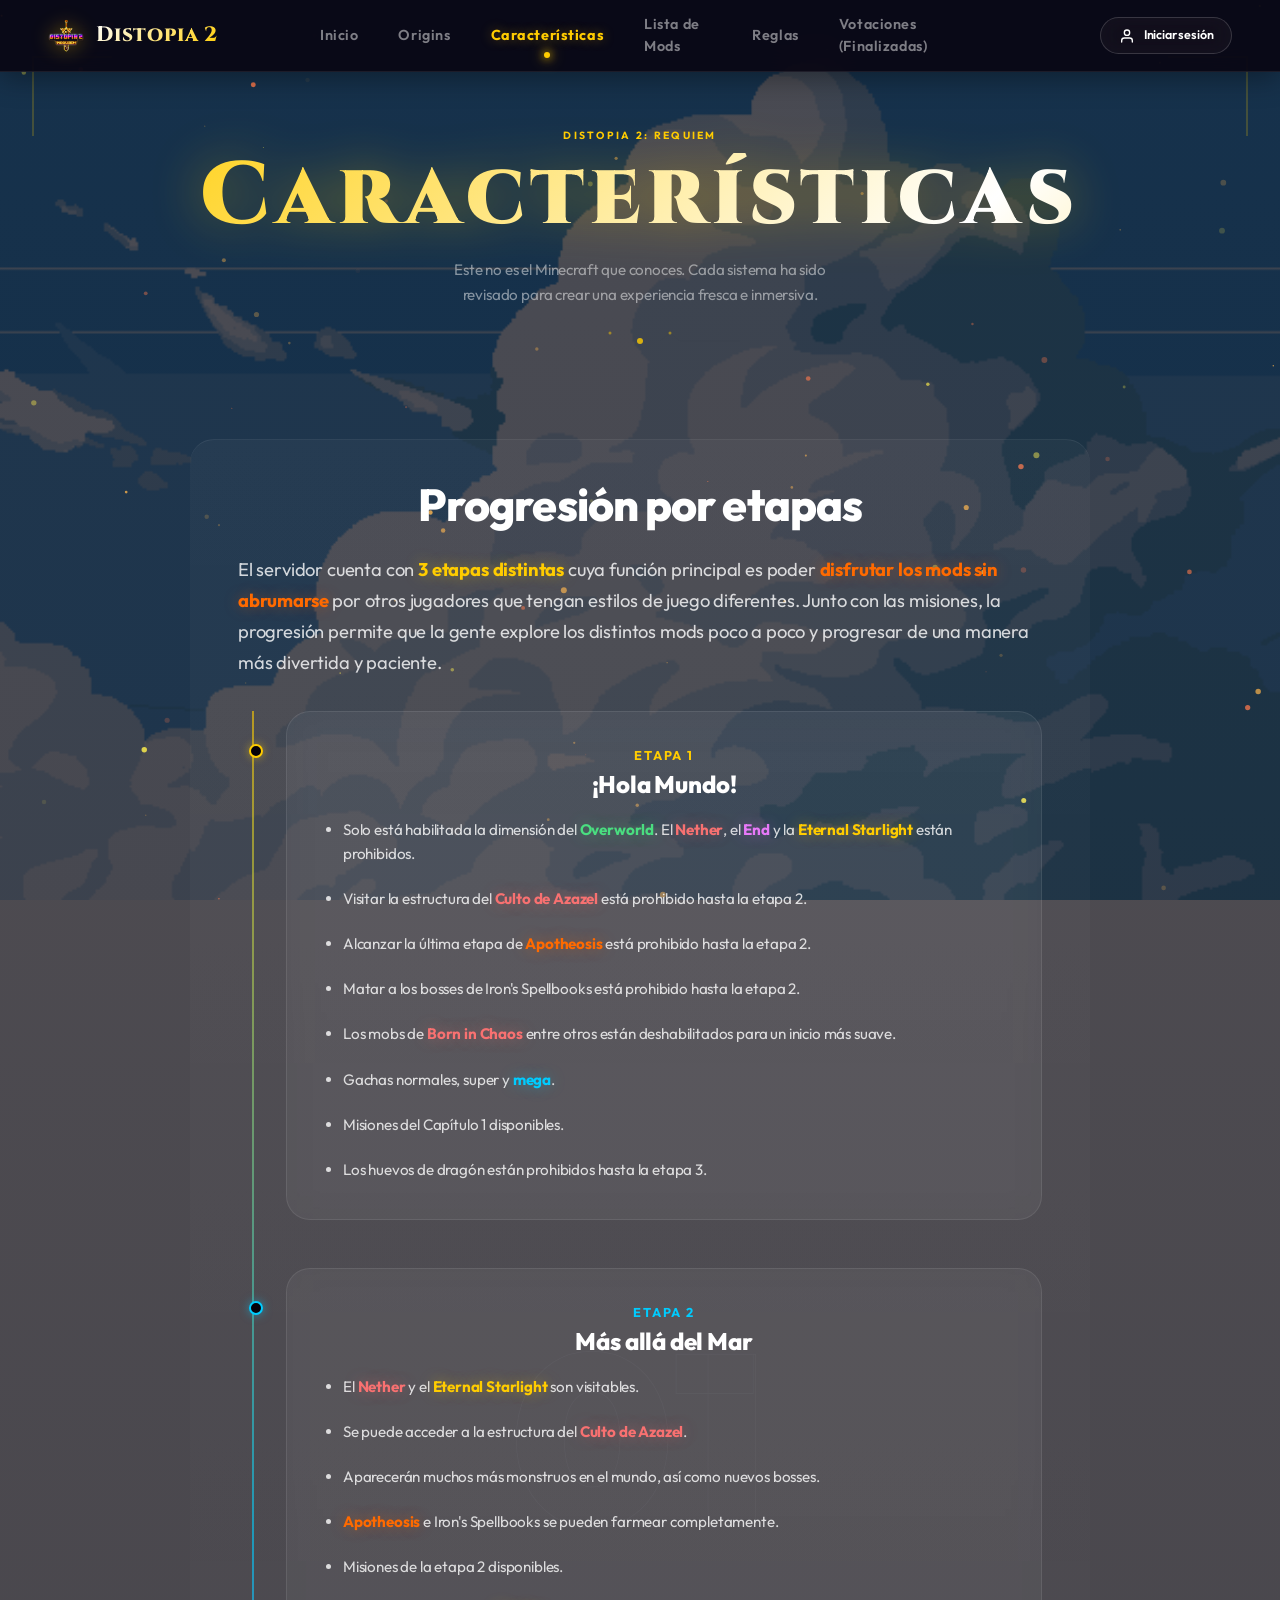
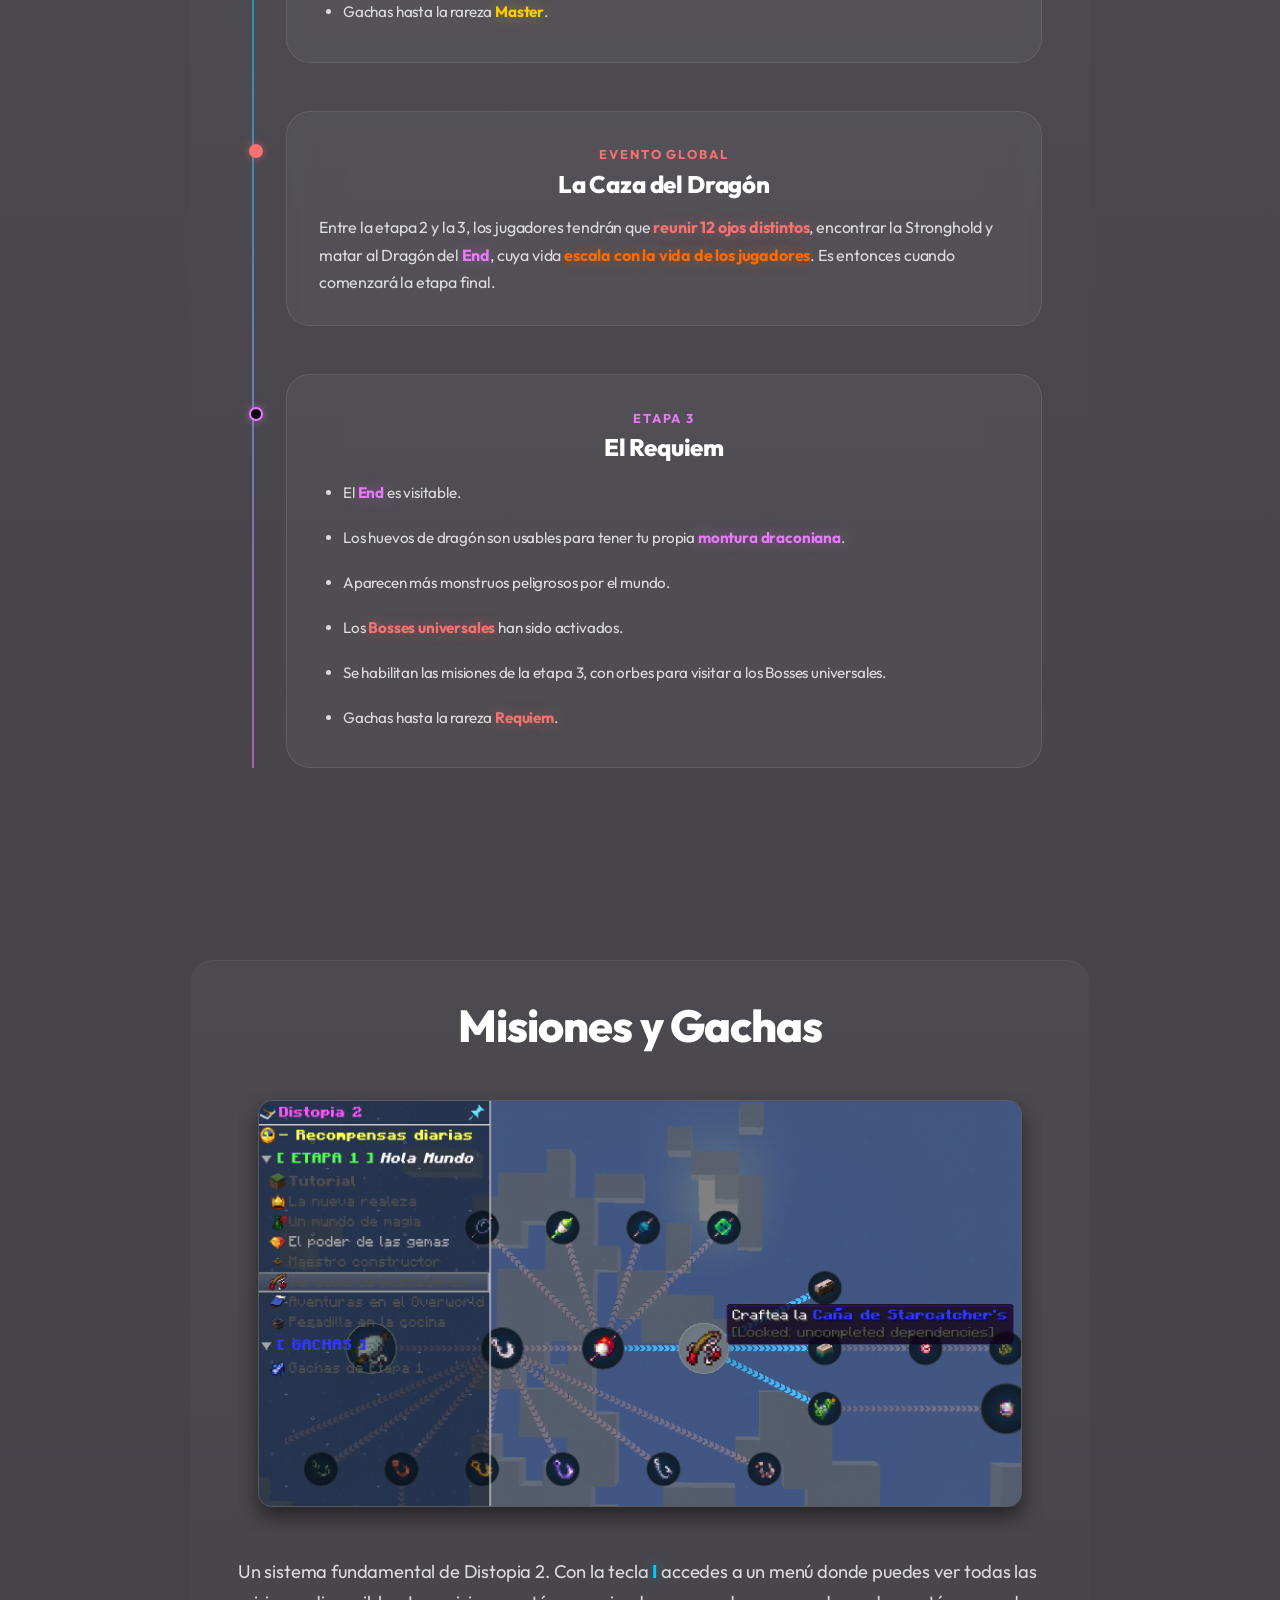
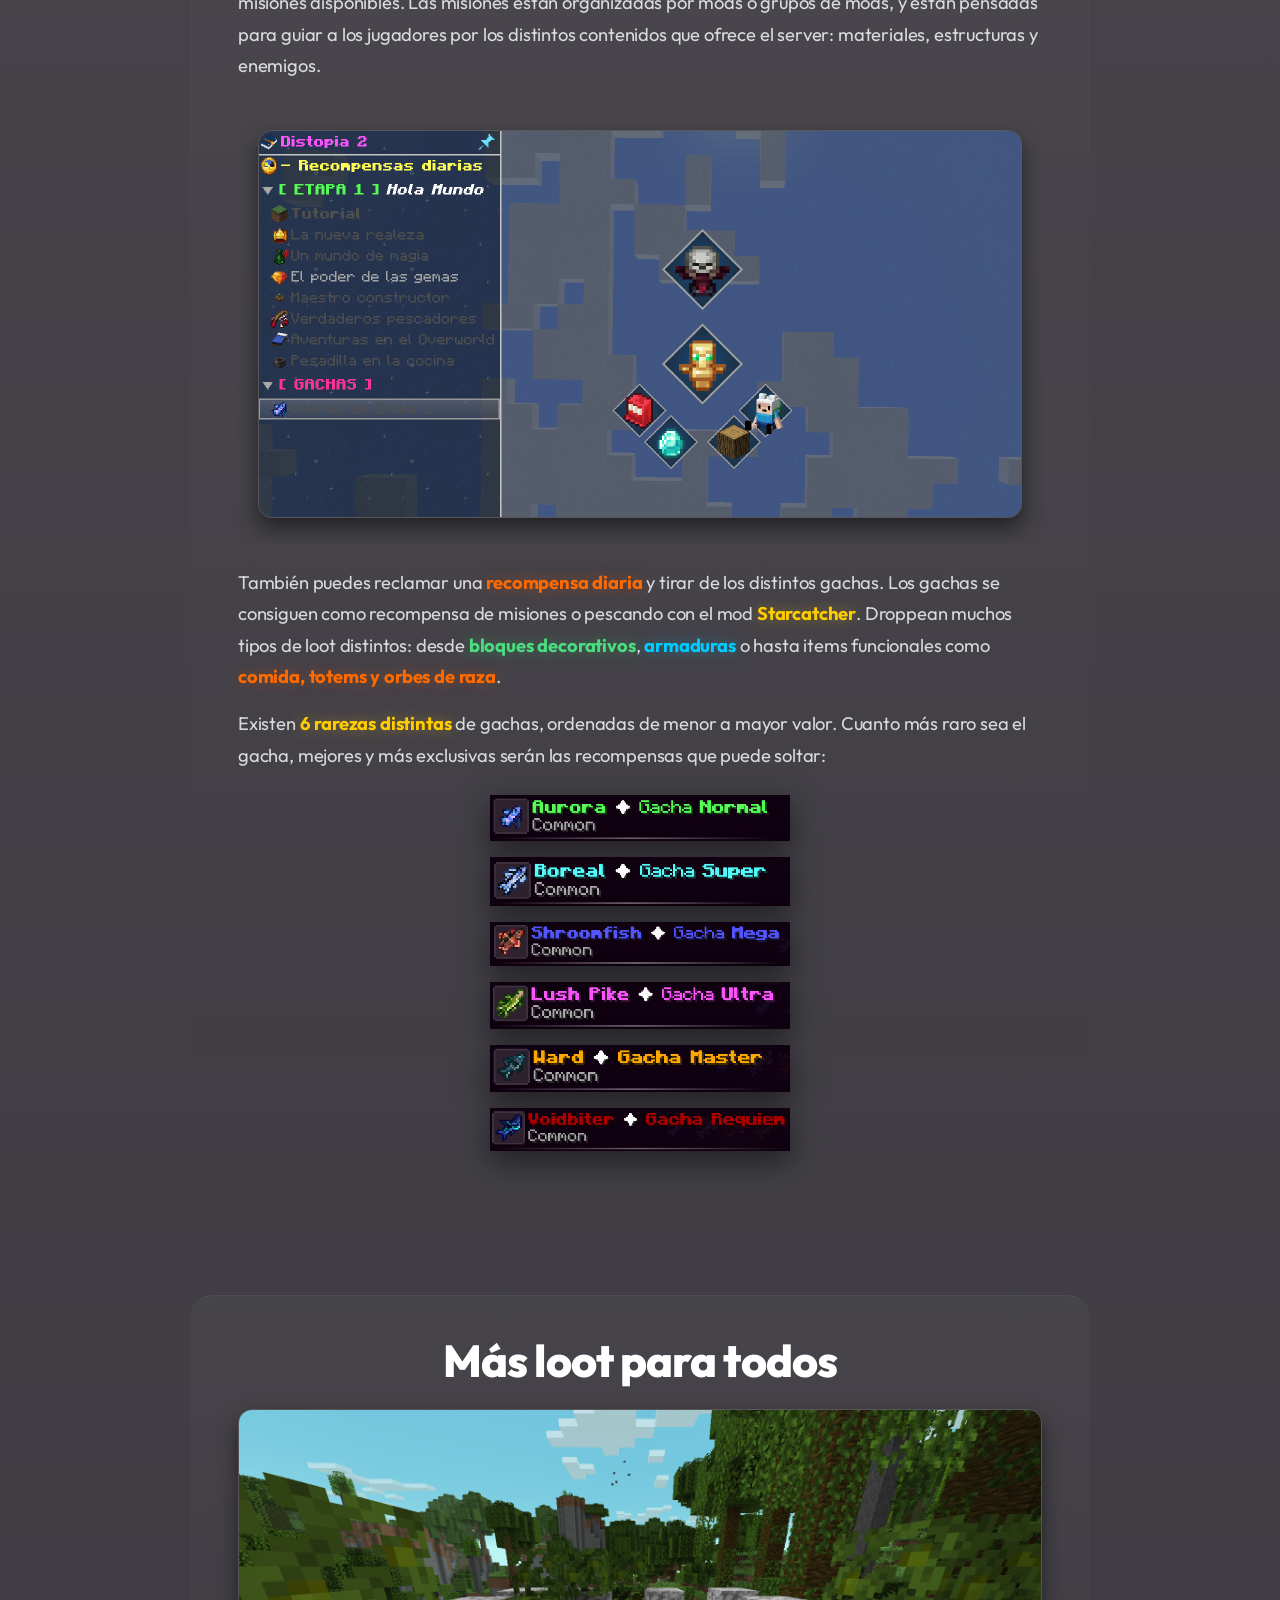
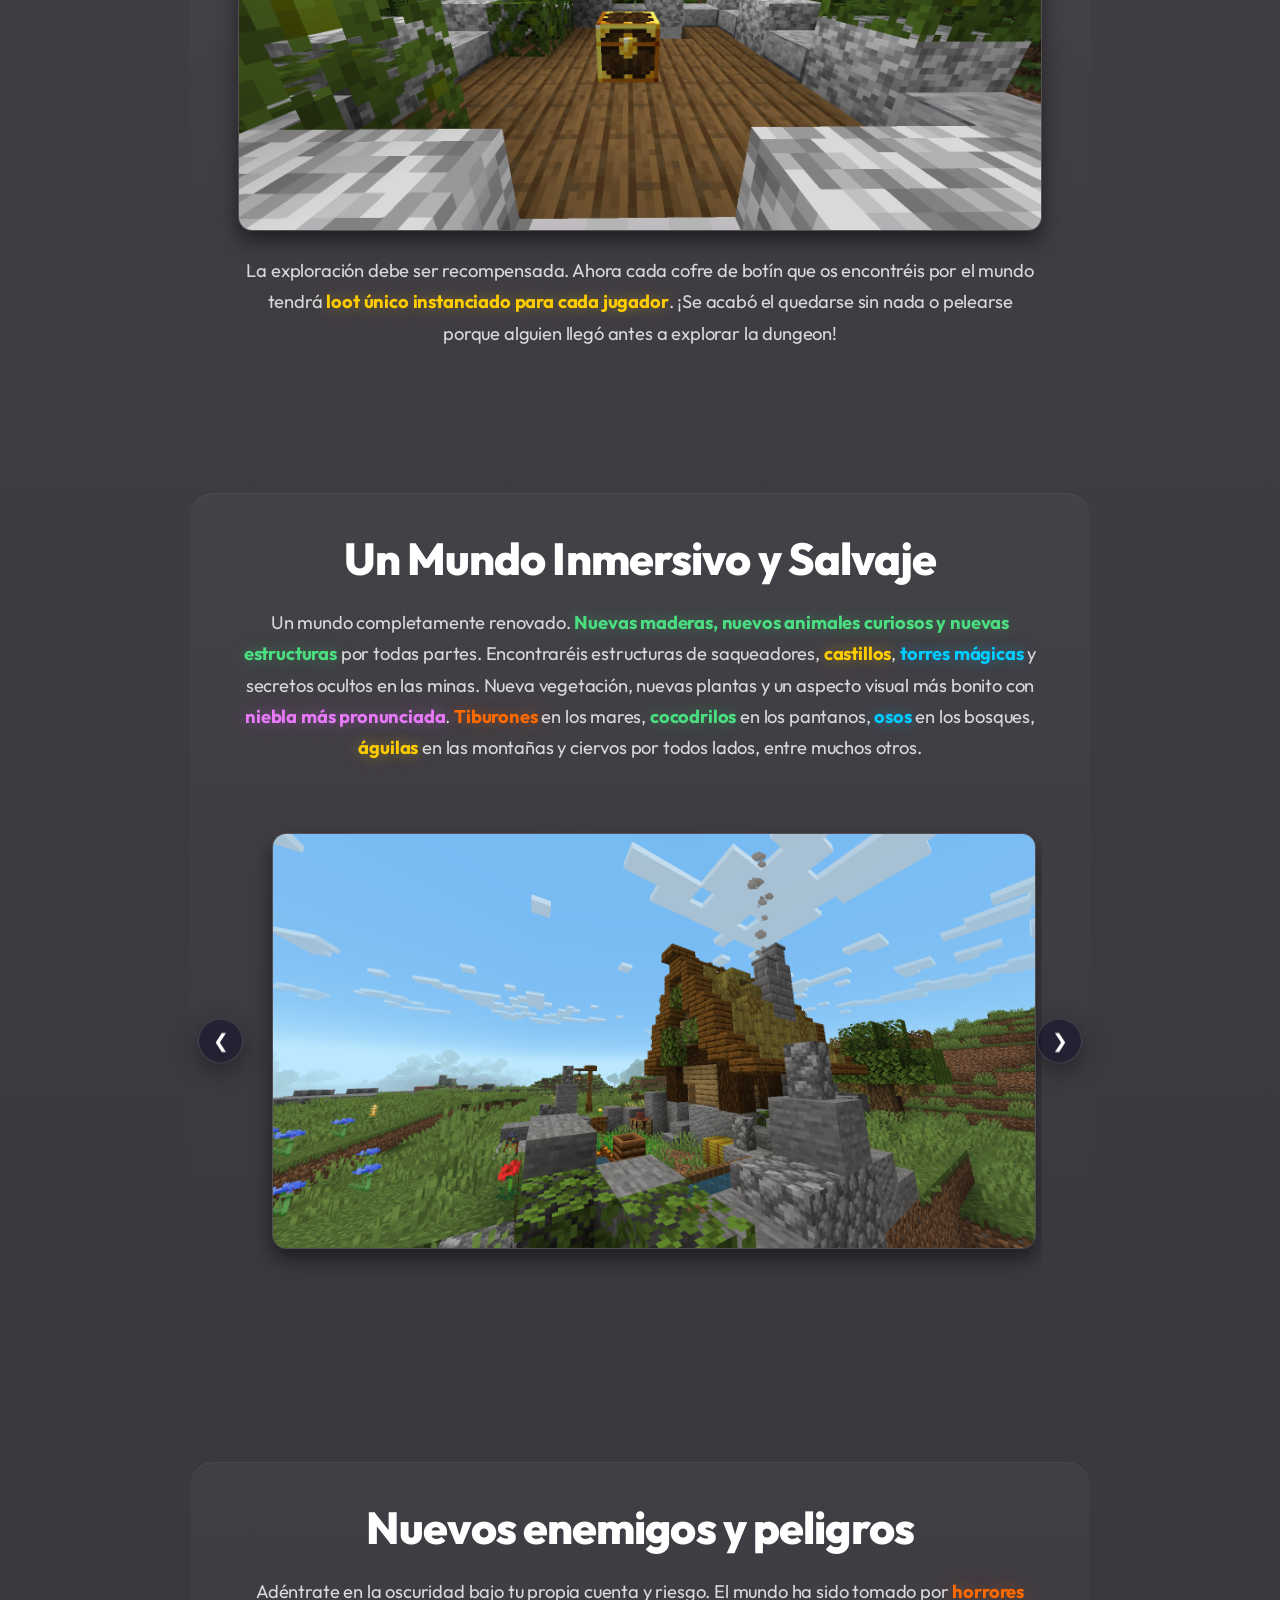
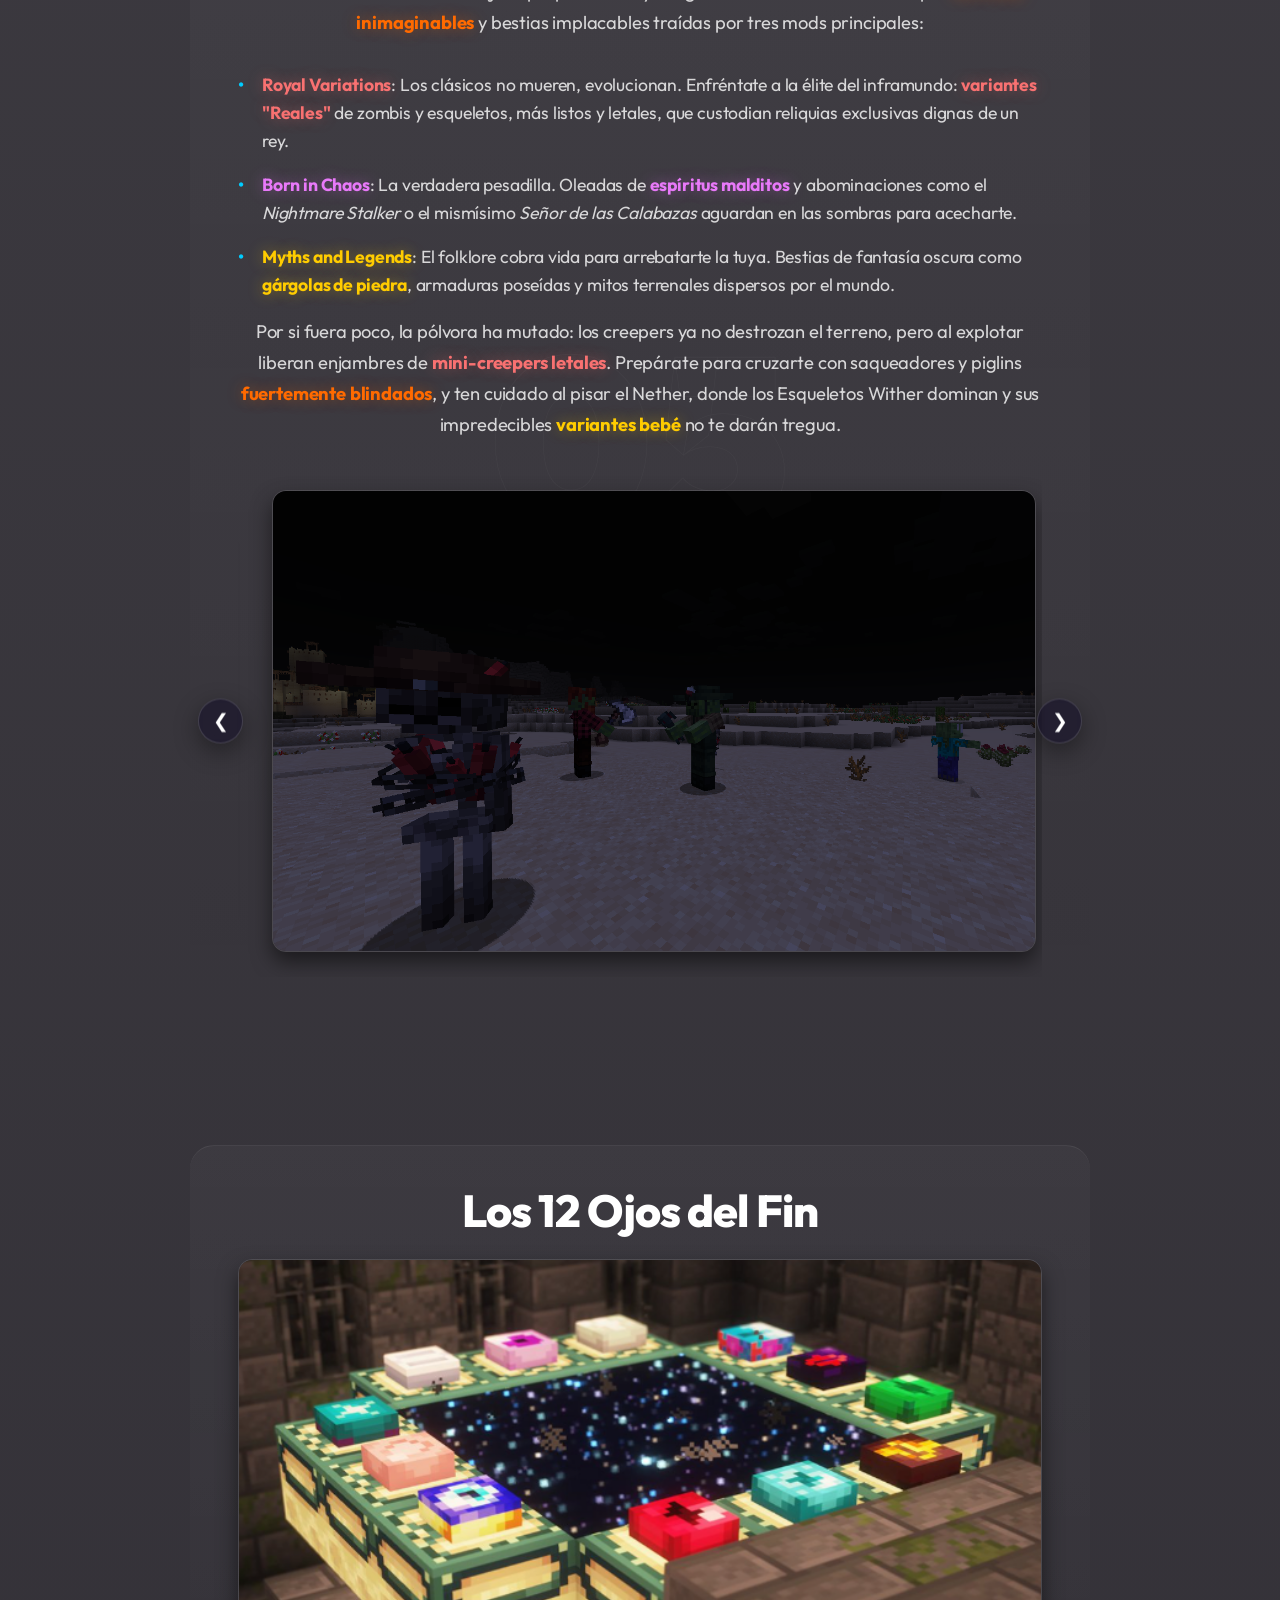
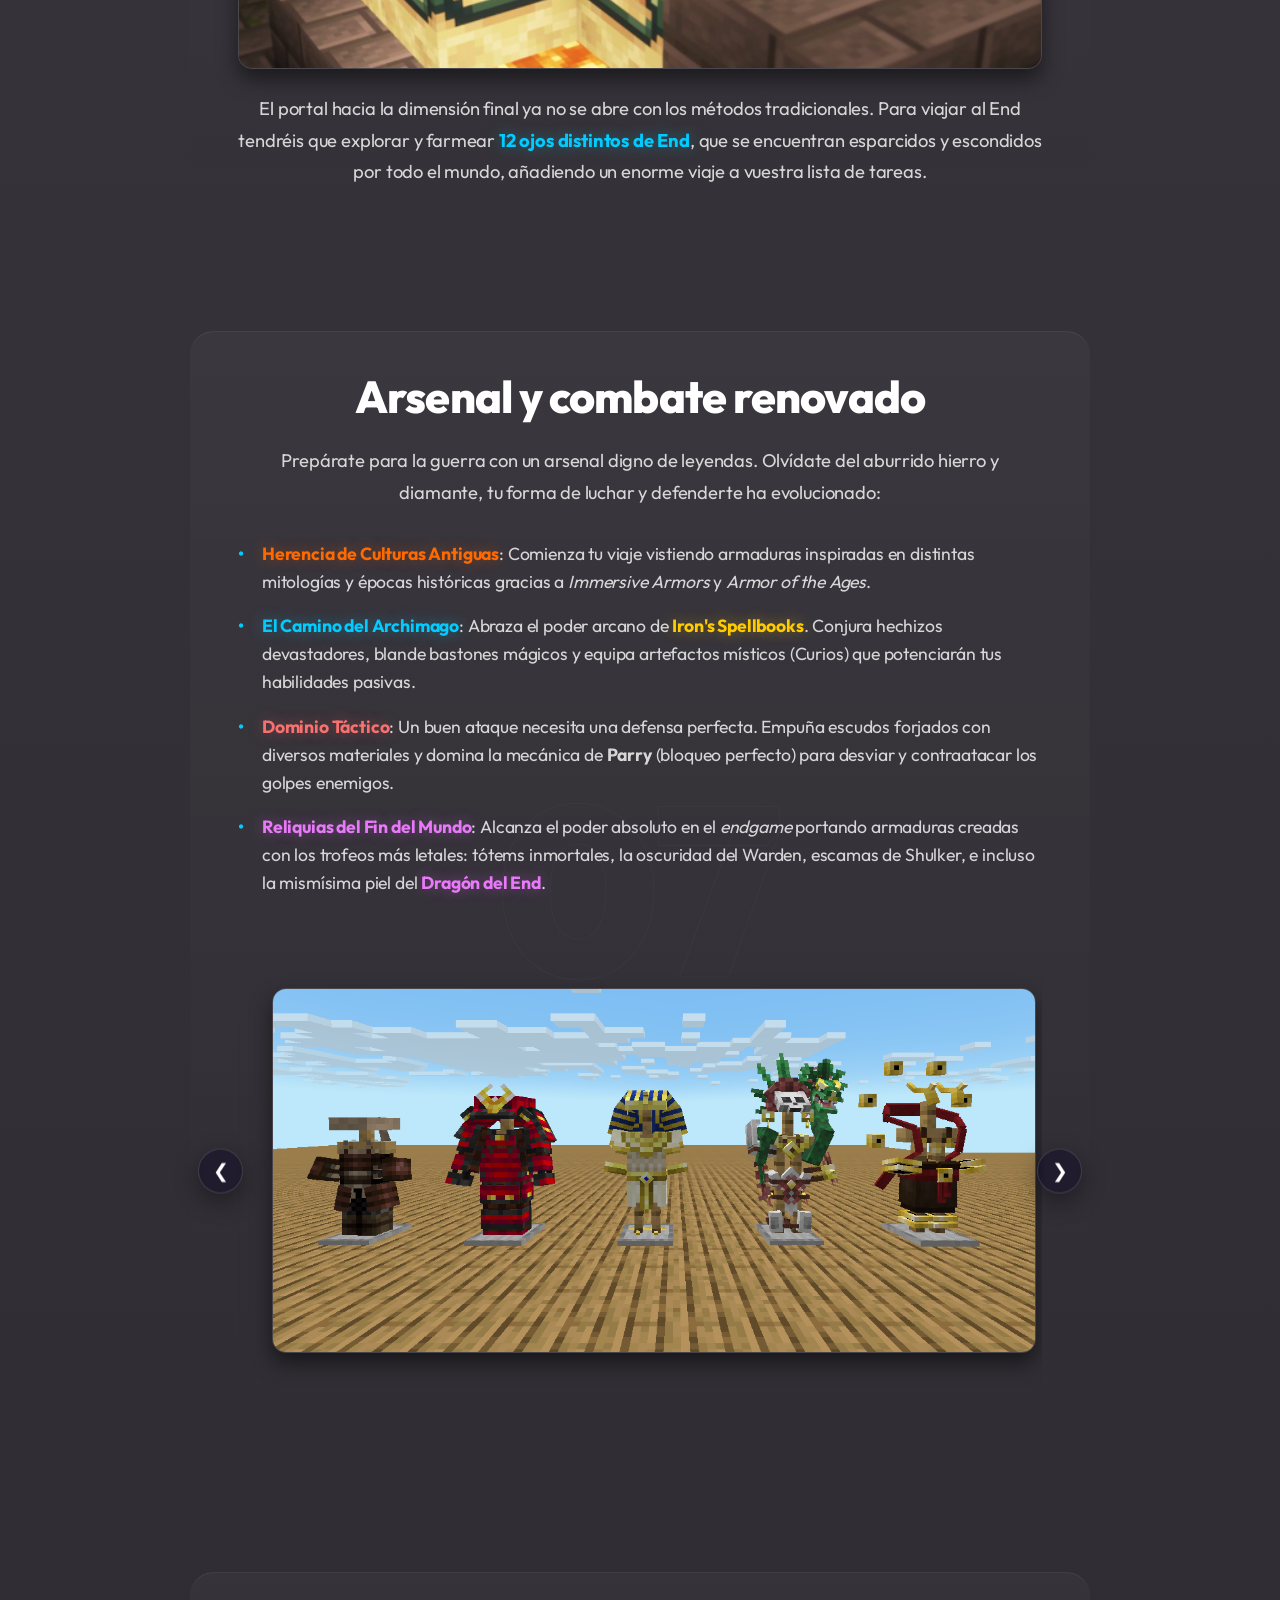
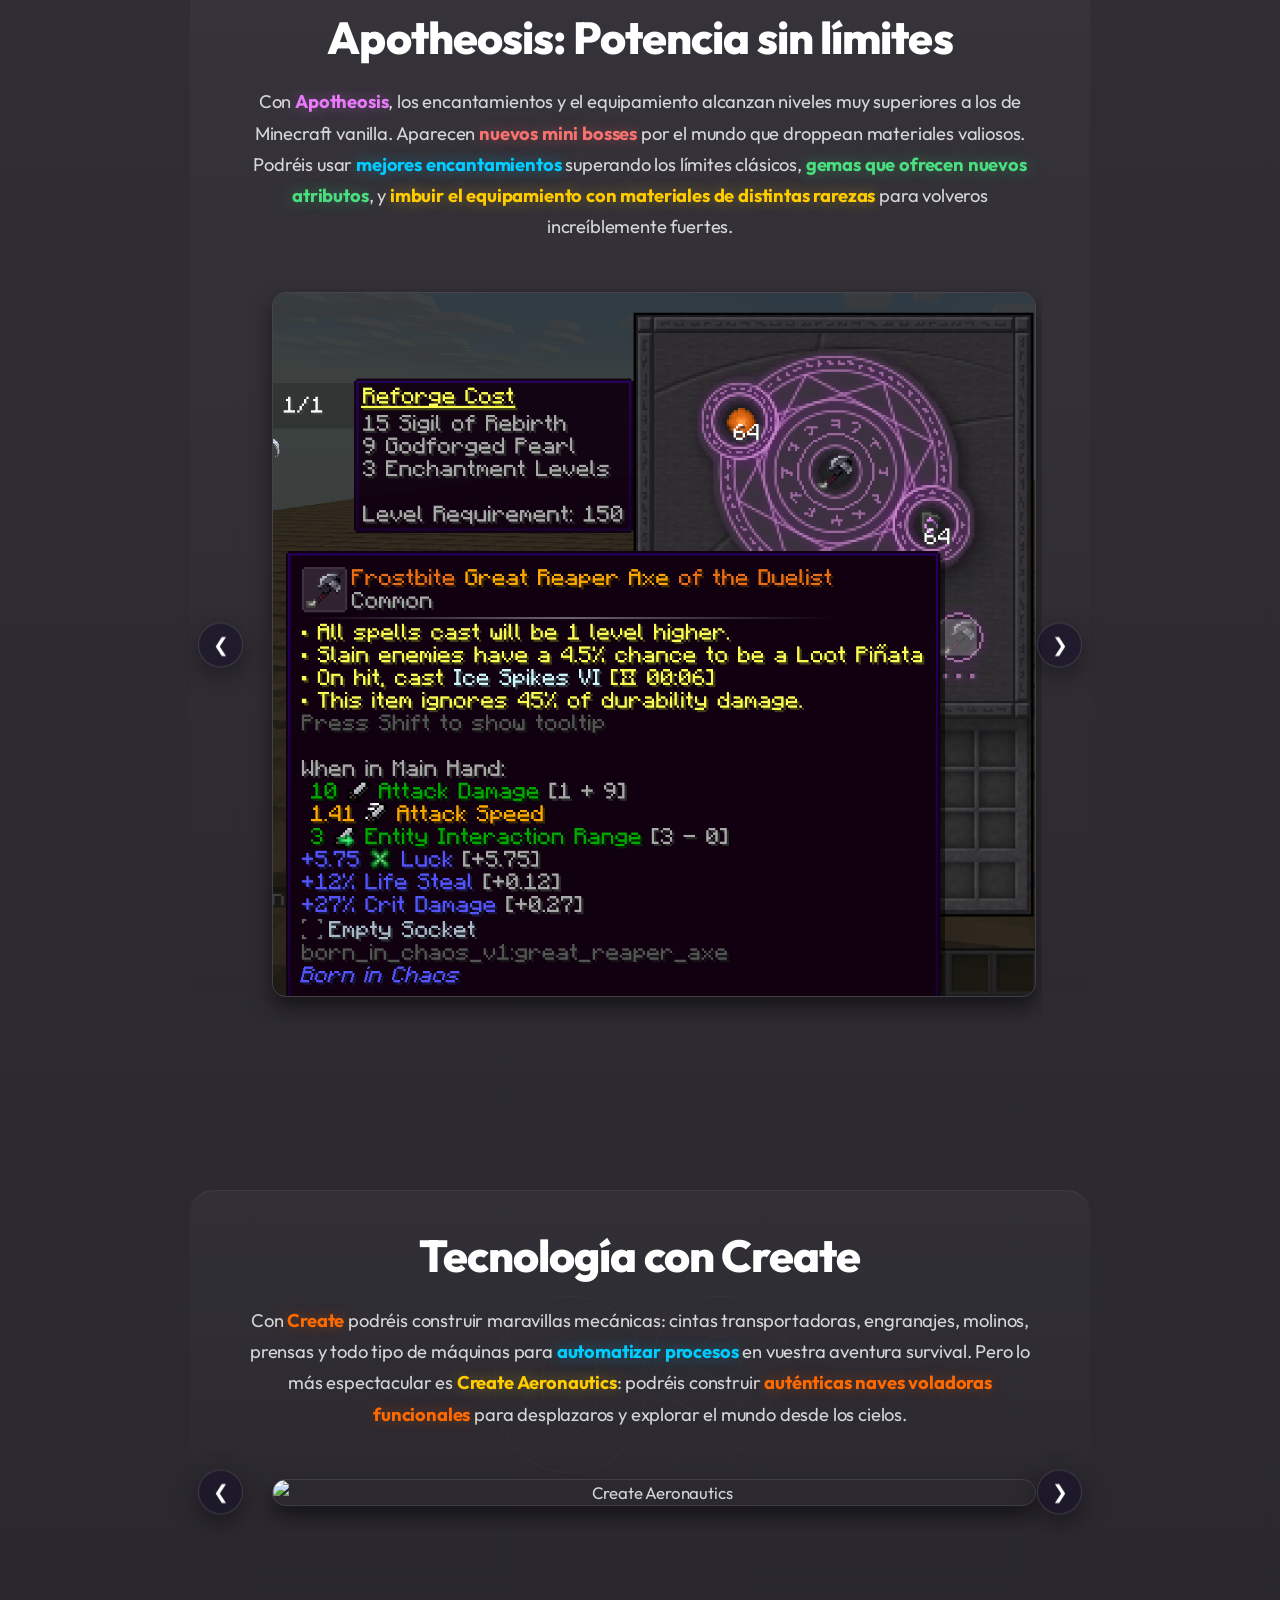
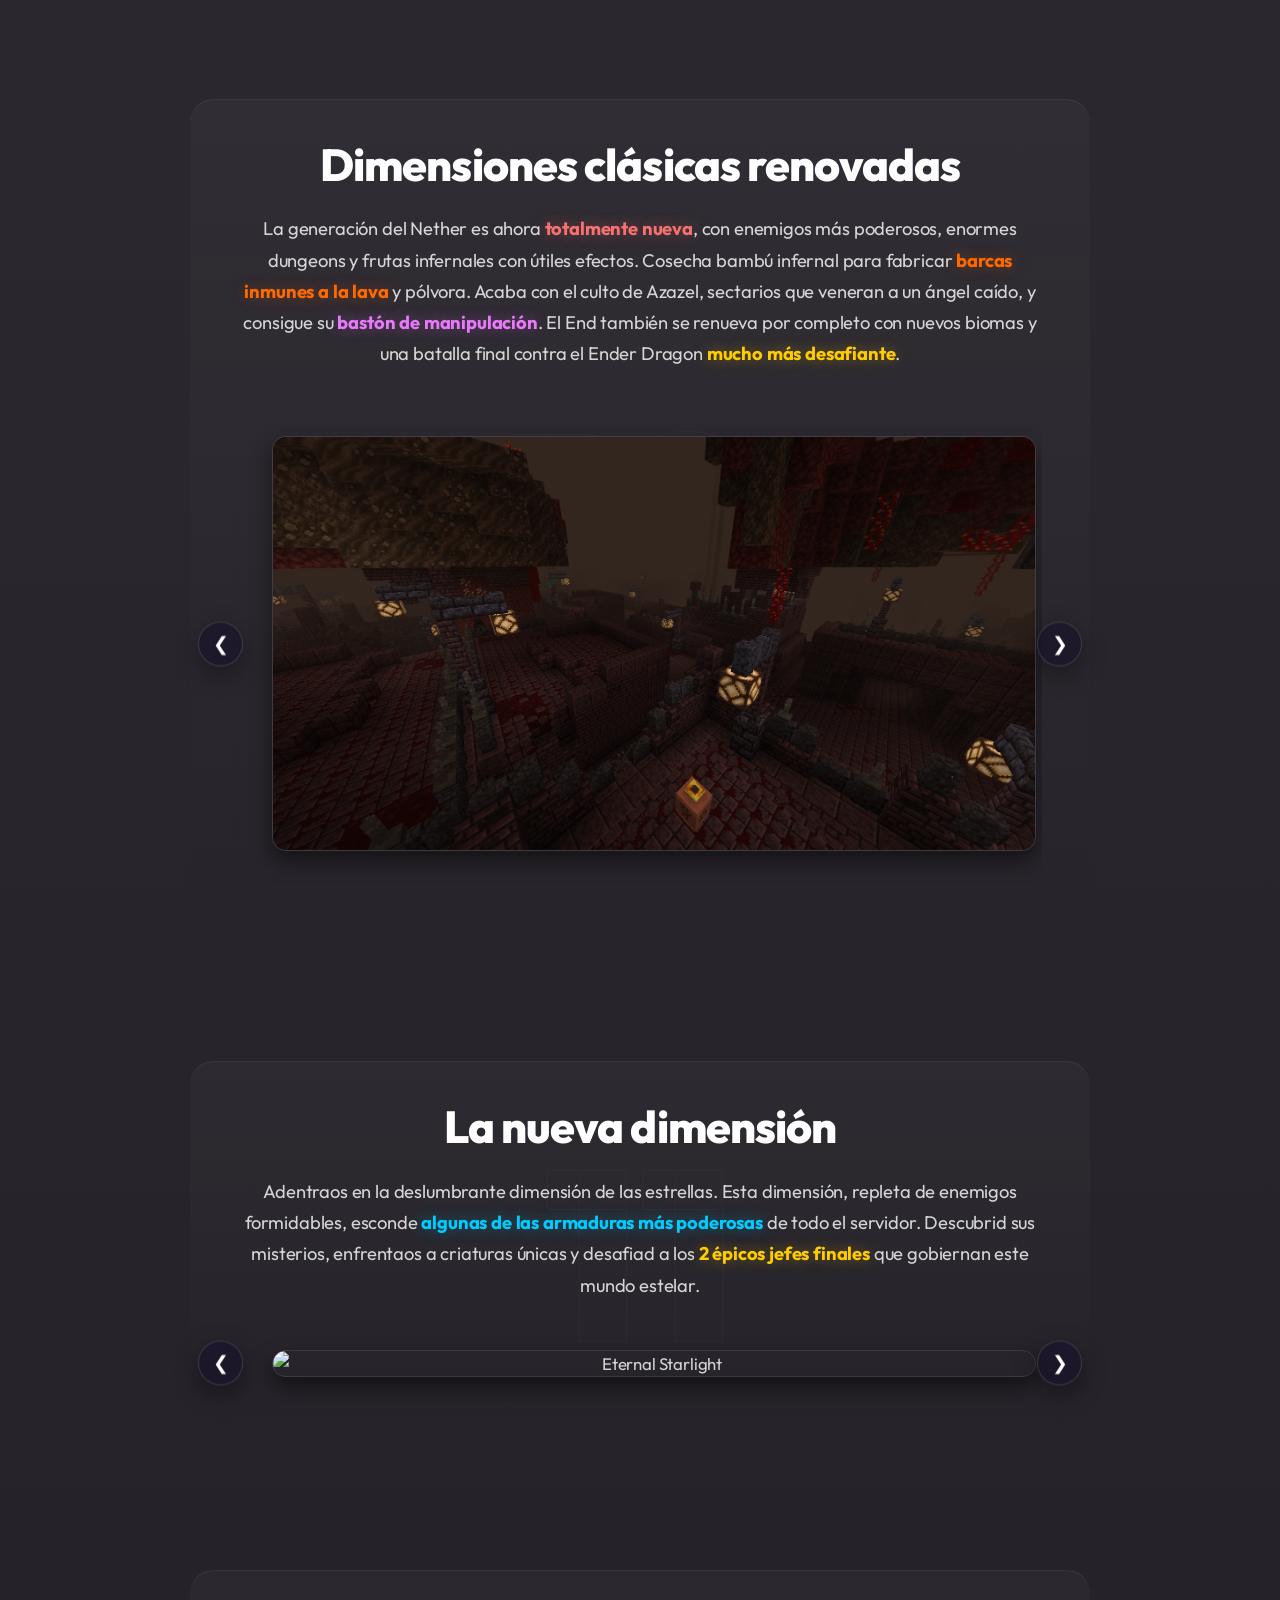
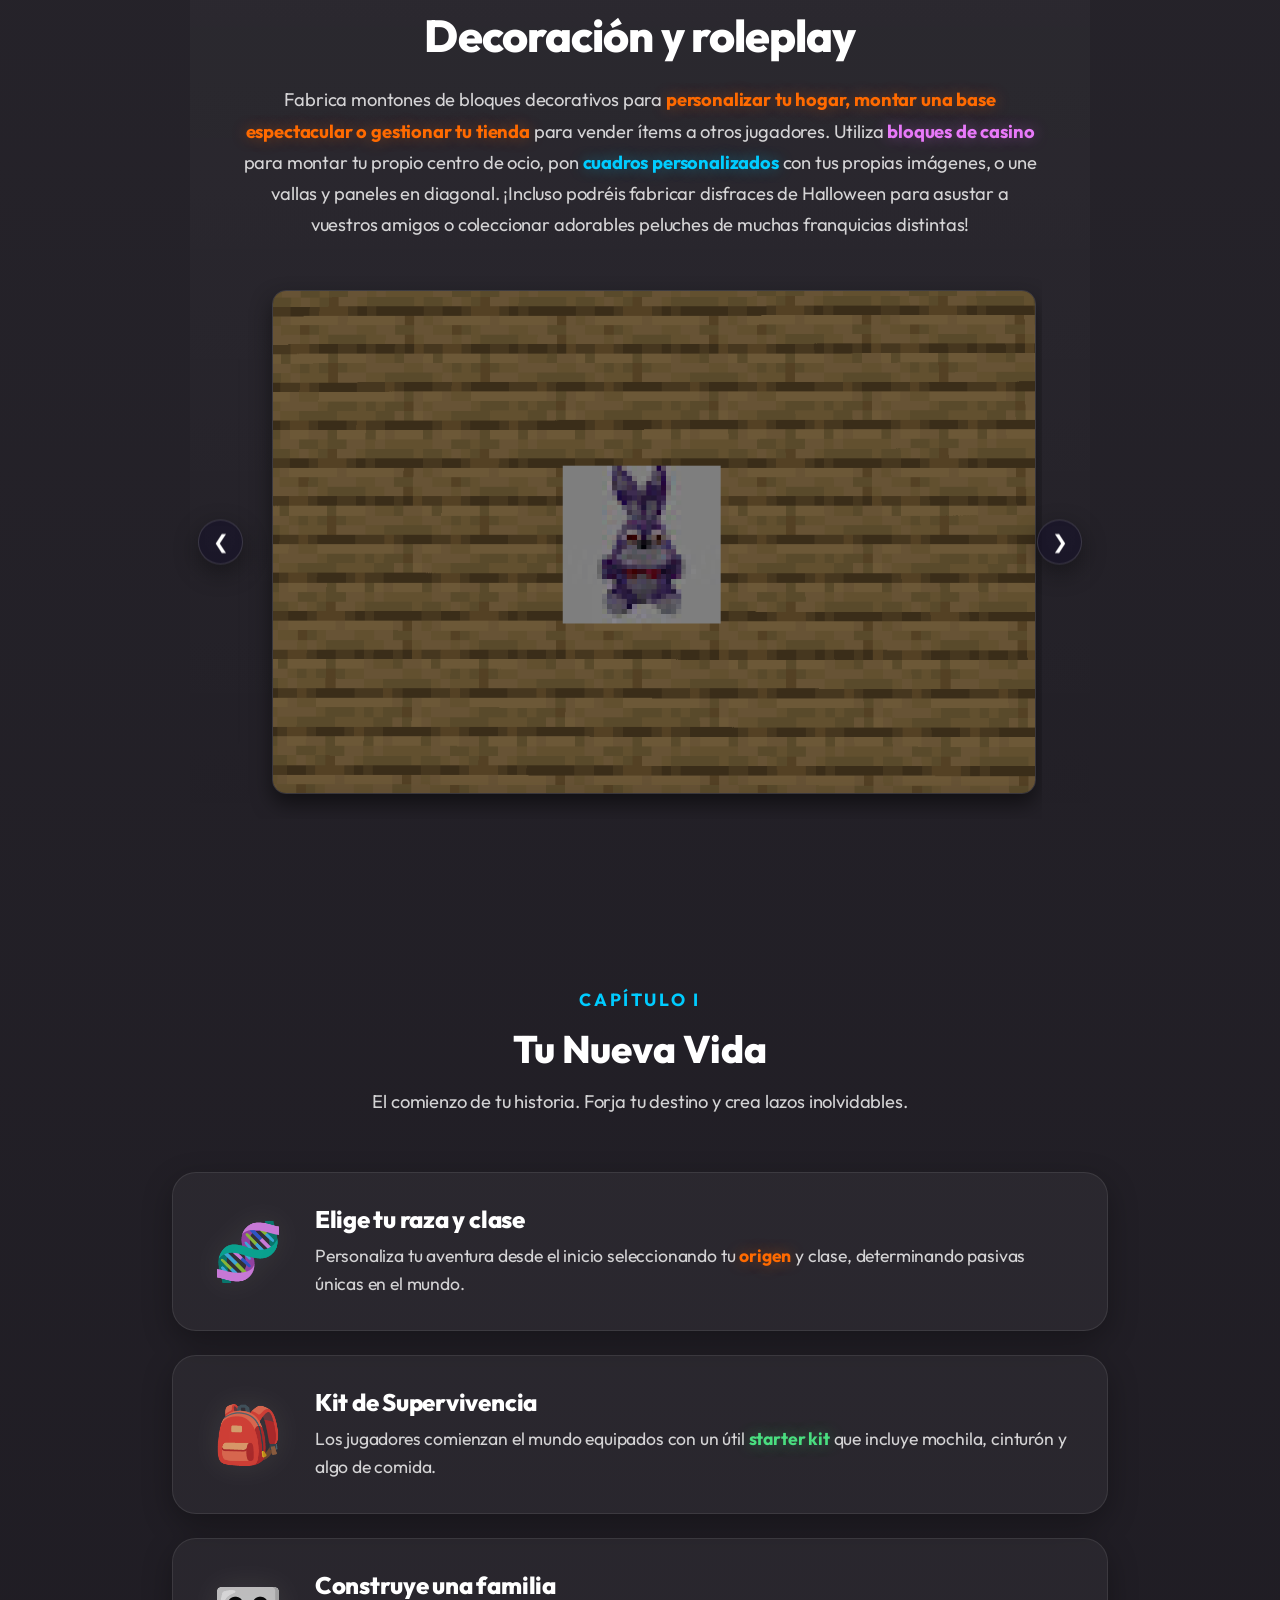
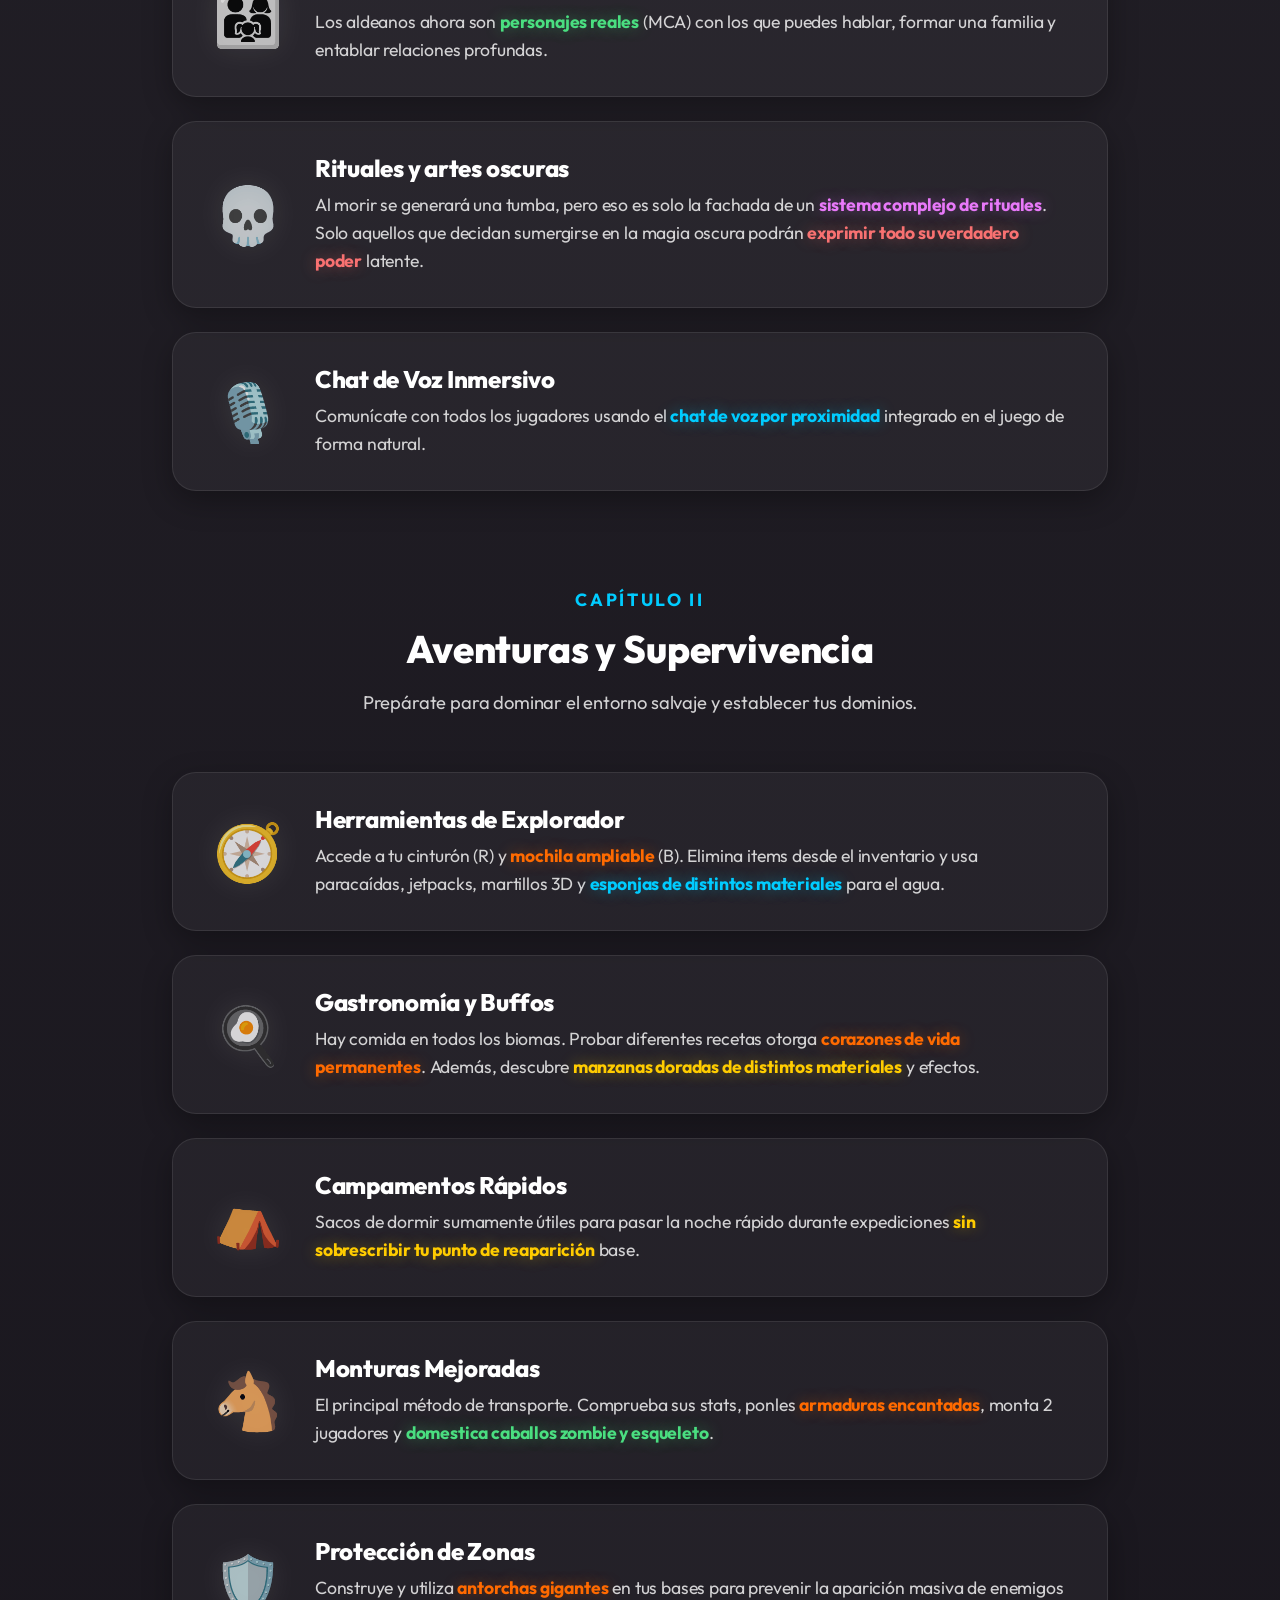
==== caracteristicas.html @ 5580d2f7 "Rewrite Arsenal and Combat section for better charm and immersion" ====
<!DOCTYPE html>
<html lang="es">

<head>
    <meta charset="UTF-8">
    <meta name="viewport" content="width=device-width, initial-scale=1.0">
    <meta name="description"
        content="Explora las características únicas de Distopia 2: Requiem. Progresión por etapas, misiones, gachas, mobs, armaduras y dimensiones.">
    <meta name="theme-color" content="#05020a">
    <title>Características — Distopia 2: Requiem</title>
    <link rel="icon" type="image/png" href="Recursos/IconTransparente.png">
    <link rel="preconnect" href="https://fonts.googleapis.com">
    <link rel="preconnect" href="https://fonts.gstatic.com" crossorigin>
    <link
        href="https://fonts.googleapis.com/css2?family=Inter:wght@400;500;600;700&family=Outfit:wght@500;600;700;800;900&family=Cinzel:wght@400;500;600;700;800;900&display=swap"
        rel="stylesheet">
    <link rel="stylesheet" href="style.css?v=26">
</head>

<body class="site-bg-sky">

    <!-- Ambient background -->
    <canvas id="bg-canvas" aria-hidden="true"></canvas>

    <!-- ══ NAVBAR ══ -->
    <header class="site-navbar">
        <div class="nav-brand">
            <a href="index.html">
                <img src="Recursos/IconTransparente.png" alt="Distopia 2" class="nav-brand-img">
                <span class="nav-brand-title">Distopia 2</span>
            </a>
        </div>
        <nav class="nav-links">
            <a href="index.html" class="nav-link">Inicio</a>
            <a href="origins.html" class="nav-link">Origins</a>
            <a href="caracteristicas.html" class="nav-link active">Características</a>
            <a href="mods.html" class="nav-link">Lista de Mods</a>
            <a href="reglas.html" class="nav-link">Reglas</a>
            <a href="votaciones.html" class="nav-link">Votaciones (Finalizadas)</a>
        </nav>

        <!-- Auth corner inside navbar -->
        <div class="auth-corner" id="auth-corner">
            <div class="login-wrapper" id="login-wrapper">
                <div class="login-visual" aria-hidden="true">
                    <svg class="g-icon" viewBox="0 0 24 24" width="16" height="16" fill="none" stroke="currentColor"
                        stroke-width="2" stroke-linecap="round" stroke-linejoin="round">
                        <path d="M20 21v-2a4 4 0 0 0-4-4H8a4 4 0 0 0-4 4v2"></path>
                        <circle cx="12" cy="7" r="4"></circle>
                    </svg>
                    <span>Iniciar sesión</span>
                </div>
            </div>

            <div class="user-chip" id="user-chip" hidden>
                <img id="user-avatar" class="chip-avatar" src="" alt="">
                <div class="chip-info">
                    <span class="chip-name" id="user-name"></span>
                    <span class="chip-email" id="user-email"></span>
                </div>
                <button class="chip-logout" id="logout-btn" aria-label="Cerrar sesión" title="Cerrar sesión">
                    <svg viewBox="0 0 24 24" width="11" height="11" fill="none" stroke="currentColor" stroke-width="2.5"
                        stroke-linecap="round">
                        <path d="M9 21H5a2 2 0 0 1-2-2V5a2 2 0 0 1 2-2h4M16 17l5-5-5-5M21 12H9" />
                    </svg>
                </button>
            </div>
        </div>
    </header>

    <!-- ══ ORIGINS HEADER ══ -->
    <header class="origins-header">
        <div class="origins-header-ornament top-left"></div>
        <div class="origins-header-ornament top-right"></div>
        <span class="origins-eyebrow">Distopia 2: Requiem</span>
        <h1 class="origins-title">Características</h1>
        <p class="origins-subtitle">Este no es el Minecraft que conoces. Cada sistema ha sido revisado para crear una
            experiencia fresca e inmersiva.</p>
        <div class="origins-divider">
            <svg viewBox="0 0 200 20" width="200" height="20" fill="none" xmlns="http://www.w3.org/2000/svg">
                <path d="M0 10 L60 10 L70 2 L80 10 L100 10 L120 10 L130 2 L140 10 L200 10" stroke="url(#goldGrad)"
                    stroke-width="1.5" />
                <circle cx="100" cy="10" r="3" fill="#ffcc00" />
                <circle cx="70" cy="2" r="1.5" fill="#ffcc00" opacity="0.6" />
                <circle cx="130" cy="2" r="1.5" fill="#ffcc00" opacity="0.6" />
                <defs>
                    <linearGradient id="goldGrad" x1="0" y1="10" x2="200" y2="10">
                        <stop offset="0%" stop-color="transparent" />
                        <stop offset="30%" stop-color="#ffcc00" stop-opacity="0.7" />
                        <stop offset="50%" stop-color="#ffffff" stop-opacity="0.9" />
                        <stop offset="70%" stop-color="#ffcc00" stop-opacity="0.7" />
                        <stop offset="100%" stop-color="transparent" />
                    </linearGradient>
                </defs>
            </svg>
        </div>
    </header>

    <!-- ══ CONTENT ══ -->
    <main class="features-showcase">

        <!-- ═══════════════════════════════════════════════════════════
             Feature 1: Progresión por etapas
        ═══════════════════════════════════════════════════════════ -->
        <div class="feature-centered">
            <div class="fc-number-bg">01</div>

            <div class="fc-content">
                <h2 class="fc-title">Progresión por etapas</h2>
                <p class="fc-desc" style="text-align: left;">El servidor cuenta con <span class="highlight-violet">3
                        etapas distintas</span> cuya función principal es poder <span class="highlight-orange">disfrutar
                        los mods sin abrumarse</span> por otros jugadores que tengan estilos de juego diferentes. Junto
                    con las misiones, la progresión permite que la gente explore los distintos mods poco a poco y
                    progresar de una manera más divertida y paciente.</p>

                <div class="stage-timeline">
                    <div class="stage-tl-item stage-1">
                        <span class="stage-tl-label">Etapa 1</span>
                        <h3 class="stage-tl-title">¡Hola Mundo!</h3>
                        <div class="stage-tl-features" style="text-align: left;">
                            <div class="stage-feature-item">Solo está habilitada la dimensión del <span
                                    class="highlight-green">Overworld</span>. El <span
                                    class="highlight-red">Nether</span>, el <span class="highlight-magenta">End</span> y
                                la <span class="highlight-violet">Eternal Starlight</span> están prohibidos.</div>
                            <div class="stage-feature-item">Visitar la estructura del <span class="highlight-red">Culto
                                    de Azazel</span> está prohibido hasta la etapa 2.</div>
                            <div class="stage-feature-item">Alcanzar la última etapa de <span
                                    class="highlight-orange">Apotheosis</span> está prohibido hasta la etapa 2.</div>
                            <div class="stage-feature-item">Matar a los bosses de <span class="highlight-blue">Iron's
                                    Spellbooks</span> está prohibido hasta la etapa 2.</div>
                            <div class="stage-feature-item">Los mobs de <span class="highlight-red">Born in Chaos</span>
                                entre otros están deshabilitados para un inicio más suave.</div>
                            <div class="stage-feature-item">Gachas normales, super y <span
                                    class="highlight-cyan">mega</span>.</div>
                            <div class="stage-feature-item">Misiones del Capítulo 1 disponibles.</div>
                            <div class="stage-feature-item">Los huevos de dragón están prohibidos hasta la etapa 3.
                            </div>
                        </div>
                    </div>

                    <div class="stage-tl-item stage-2">
                        <span class="stage-tl-label">Etapa 2</span>
                        <h3 class="stage-tl-title">Más allá del Mar</h3>
                        <div class="stage-tl-features" style="text-align: left;">
                            <div class="stage-feature-item">El <span class="highlight-red">Nether</span> y el <span
                                    class="highlight-violet">Eternal Starlight</span> son visitables.</div>
                            <div class="stage-feature-item">Se puede acceder a la estructura del <span
                                    class="highlight-red">Culto de Azazel</span>.</div>
                            <div class="stage-feature-item">Aparecerán muchos más monstruos en el mundo, así como nuevos
                                bosses.</div>
                            <div class="stage-feature-item"><span class="highlight-orange">Apotheosis</span> e <span
                                    class="highlight-blue">Iron's Spellbooks</span> se pueden farmear completamente.
                            </div>
                            <div class="stage-feature-item">Misiones de la etapa 2 disponibles.</div>
                            <div class="stage-feature-item">Gachas hasta la rareza <span
                                    class="highlight-violet">Master</span>.</div>
                        </div>
                    </div>

                    <div class="stage-tl-item stage-event">
                        <span class="stage-tl-label">Evento Global</span>
                        <h3 class="stage-tl-title">La Caza del Dragón</h3>
                        <p class="stage-tl-desc" style="text-align: left;">Entre la etapa 2 y la 3, los jugadores
                            tendrán que <span class="highlight-red">reunir 12 ojos distintos</span>, encontrar la
                            Stronghold y matar al Dragón del <span class="highlight-magenta">End</span>, cuya vida <span
                                class="highlight-orange">escala con la vida de los jugadores</span>. Es entonces cuando
                            comenzará la etapa final.</p>
                    </div>

                    <div class="stage-tl-item stage-3">
                        <span class="stage-tl-label">Etapa 3</span>
                        <h3 class="stage-tl-title">El Requiem</h3>
                        <div class="stage-tl-features" style="text-align: left;">
                            <div class="stage-feature-item">El <span class="highlight-magenta">End</span> es visitable.
                            </div>
                            <div class="stage-feature-item">Los huevos de dragón son usables para tener tu propia <span
                                    class="highlight-magenta">montura draconiana</span>.</div>
                            <div class="stage-feature-item">Aparecen más monstruos peligrosos por el mundo.</div>
                            <div class="stage-feature-item">Los <span class="highlight-red">Bosses universales</span>
                                han sido activados.</div>
                            <div class="stage-feature-item">Se habilitan las misiones de la etapa 3, con orbes para
                                visitar a los Bosses universales.</div>
                            <div class="stage-feature-item">Gachas hasta la rareza <span
                                    class="highlight-red">Requiem</span>.</div>
                        </div>
                    </div>
                </div>
            </div>
        </div>

        <!-- ═══════════════════════════════════════════════════════════
             Feature 2: Misiones y Gachas
        ═══════════════════════════════════════════════════════════ -->
        <div class="feature-centered">
            <div class="fc-number-bg">02</div>
            <div class="fc-content">
                <h2 class="fc-title">Misiones y Gachas</h2>

                <div class="image-carousel">
                    <img src="Recursos/Minecraft/Capturas/misiones.png" alt="Misiones">
                </div>
                <p class="fc-desc" style="text-align: left;">Un sistema fundamental de Distopia 2. Con la tecla <span
                        class="highlight-cyan">I</span> accedes a un menú donde puedes ver todas las misiones
                    disponibles. Las misiones están organizadas por mods o grupos de mods, y están pensadas para guiar a
                    los jugadores por los distintos contenidos que ofrece el server: materiales, estructuras y enemigos.
                </p>

                <div class="image-carousel">
                    <img src="Recursos/Minecraft/Capturas/gachas.png" alt="Gachas">
                </div>
                <p class="fc-desc" style="text-align: left;">También puedes reclamar una <span
                        class="highlight-orange">recompensa diaria</span> y tirar de los distintos gachas. Los gachas se
                    consiguen como recompensa de misiones o pescando con el mod <span
                        class="highlight-violet">Starcatcher</span>. Droppean muchos tipos de loot distintos: desde
                    <span class="highlight-green">bloques decorativos</span>, <span
                        class="highlight-cyan">armaduras</span> o hasta items funcionales como <span
                        class="highlight-orange">comida, totems y orbes de raza</span>.
                </p>
                <p class="fc-desc" style="text-align: left; margin-top: 1rem;">Existen <span class="highlight-violet">6
                        rarezas distintas</span> de gachas, ordenadas de menor a mayor valor. Cuanto más raro sea el
                    gacha, mejores y más exclusivas serán las recompensas que puede soltar:</p>

                <div style="display: flex; flex-direction: column; gap: 1rem; align-items: center; margin-top: 1.5rem;">
                    <div class="gacha-full-card">
                        <img src="Recursos/Minecraft/Gachas/normal.png" alt="Gacha Normal">
                    </div>
                    <div class="gacha-full-card">
                        <img src="Recursos/Minecraft/Gachas/super.png" alt="Gacha Super">
                    </div>
                    <div class="gacha-full-card">
                        <img src="Recursos/Minecraft/Gachas/mega.png" alt="Gacha Mega">
                    </div>
                    <div class="gacha-full-card">
                        <img src="Recursos/Minecraft/Gachas/ultra.png" alt="Gacha Ultra">
                    </div>
                    <div class="gacha-full-card">
                        <img src="Recursos/Minecraft/Gachas/master.png" alt="Gacha Master">
                    </div>
                    <div class="gacha-full-card">
                        <img src="Recursos/Minecraft/Gachas/requiem.png" alt="Gacha Requiem">
                    </div>
                </div>
            </div>
        </div>

        <!-- ═══════════════════════════════════════════════════════════
             Feature 3: Más loot para todos
        ═══════════════════════════════════════════════════════════ -->
        <div class="feature-centered">
            <div class="fc-content">
                <h2 class="fc-title">Más loot para todos</h2>
                <div style="display: flex; justify-content: center; width: 100%; margin-bottom: 1.5rem;">
                    <img src="Recursos/Minecraft/Capturas/lootr.png" alt="Loot"
                        style="width: 100%; max-width: 900px; border-radius: var(--r-md); border: 1px solid rgba(255,255,255,0.1); box-shadow: 0 10px 20px rgba(0,0,0,0.5);">
                </div>
                <p class="fc-desc">La exploración debe ser recompensada. Ahora cada cofre de botín que os encontréis por
                    el mundo tendrá <span class="highlight-violet">loot único instanciado para cada jugador</span>. ¡Se
                    acabó el quedarse sin nada o pelearse porque alguien llegó antes a explorar la dungeon!</p>
            </div>
        </div>

        <!-- ═══════════════════════════════════════════════════════════
             Feature 4: Minecraft con esteroides
        ═══════════════════════════════════════════════════════════ -->
        <div class="feature-centered">
            <div class="fc-number-bg">04</div>
            <div class="fc-content">
                <h2 class="fc-title">Un Mundo Inmersivo y Salvaje</h2>
                <p class="fc-desc">Un mundo completamente renovado. <span class="highlight-green">Nuevas maderas, nuevos
                        animales curiosos y nuevas estructuras</span> por todas partes. Encontraréis estructuras de
                    saqueadores, <span class="highlight-violet">castillos</span>, <span class="highlight-cyan">torres
                        mágicas</span> y secretos ocultos en las minas. Nueva vegetación, nuevas plantas y un aspecto
                    visual más bonito con <span class="highlight-magenta">niebla más pronunciada</span>. <span
                        class="highlight-orange">Tiburones</span> en los mares, <span
                        class="highlight-green">cocodrilos</span> en los pantanos, <span
                        class="highlight-cyan">osos</span> en los bosques, <span class="highlight-violet">águilas</span>
                    en las montañas y ciervos por todos lados, entre muchos otros.</p>
                <div class="carousel-wrapper"
                    style="position: relative; width: 100%; max-width: 900px; margin: 1.5rem auto;">
                    <button class="carousel-btn prev-btn">&#10094;</button>
                    <div class="image-carousel" style="margin: 0;">
                        <img src="Recursos/Minecraft/Capturas/mundo1.png" alt="Mundo inmersivo">
                        <img src="Recursos/Minecraft/Capturas/mundo2.png" alt="Mundo inmersivo">
                        <img src="Recursos/Minecraft/Capturas/mundo3.png" alt="Mundo inmersivo">
                        <img src="Recursos/Minecraft/Capturas/mundo4.png" alt="Mundo inmersivo">
                        <img src="Recursos/Minecraft/Capturas/mundo5.png" alt="Mundo inmersivo">
                        <img src="Recursos/Minecraft/Capturas/mundo6.png" alt="Mundo inmersivo">
                        <img src="Recursos/Minecraft/Capturas/mundo7.png" alt="Mundo inmersivo">
                        <img src="Recursos/Minecraft/Capturas/mundo8.png" alt="Mundo inmersivo">
                        <img src="Recursos/Minecraft/Capturas/mundo9.png" alt="Mundo inmersivo">
                        <img src="Recursos/Minecraft/Capturas/mundo10.png" alt="Mundo inmersivo">
                        <img src="Recursos/Minecraft/Capturas/mundo11.png" alt="Mundo inmersivo">
                    </div>
                    <button class="carousel-btn next-btn">&#10095;</button>
                </div>
            </div>
        </div>

        <!-- ═══════════════════════════════════════════════════════════
             Feature 5: Nuevos enemigos y peligros
        ═══════════════════════════════════════════════════════════ -->
        <div class="feature-centered">
            <div class="fc-number-bg">05</div>
            <div class="fc-content">
                <h2 class="fc-title">Nuevos enemigos y peligros</h2>
                <p class="fc-desc">Adéntrate en la oscuridad bajo tu propia cuenta y riesgo. El mundo ha sido tomado por <span class="highlight-orange">horrores inimaginables</span> y bestias implacables traídas por tres mods principales:</p>
                <ul class="fc-list">
                    <li><span class="highlight-red">Royal Variations</span>: Los clásicos no mueren, evolucionan. Enfréntate a la élite del inframundo: <span class="highlight-red">variantes "Reales"</span> de zombis y esqueletos, más listos y letales, que custodian reliquias exclusivas dignas de un rey.</li>
                    <li><span class="highlight-magenta">Born in Chaos</span>: La verdadera pesadilla. Oleadas de <span class="highlight-magenta">espíritus malditos</span> y abominaciones como el <em>Nightmare Stalker</em> o el mismísimo <em>Señor de las Calabazas</em> aguardan en las sombras para acecharte.</li>
                    <li><span class="highlight-violet">Myths and Legends</span>: El folklore cobra vida para arrebatarte la tuya. Bestias de fantasía oscura como <span class="highlight-violet">gárgolas de piedra</span>, armaduras poseídas y mitos terrenales dispersos por el mundo.</li>
                </ul>
                <p class="fc-desc">Por si fuera poco, la pólvora ha mutado: los creepers ya no destrozan el terreno, pero al explotar liberan enjambres de <span class="highlight-red">mini-creepers letales</span>. Prepárate para cruzarte con saqueadores y piglins <span class="highlight-orange">fuertemente blindados</span>, y ten cuidado al pisar el Nether, donde los Esqueletos Wither dominan y sus impredecibles <span class="highlight-violet">variantes bebé</span> no te darán tregua.</p>
                <div class="carousel-wrapper"
                    style="position: relative; width: 100%; max-width: 900px; margin: 1.5rem auto;">
                    <button class="carousel-btn prev-btn">&#10094;</button>
                    <div class="image-carousel" style="margin: 0;">
                        <img src="Recursos/Minecraft/Capturas/enemigos1.png" alt="Enemigo">
                        <img src="Recursos/Minecraft/Capturas/enemigos2.png" alt="Enemigo">
                        <img src="Recursos/Minecraft/Capturas/enemigos3.png" alt="Enemigo">
                        <img src="Recursos/Minecraft/Capturas/enemigos4.png" alt="Enemigo">
                        <img src="Recursos/Minecraft/Capturas/enemigos5.png" alt="Enemigo">
                        <img src="Recursos/Minecraft/Capturas/enemigos6.png" alt="Enemigo">
                    </div>
                    <button class="carousel-btn next-btn">&#10095;</button>
                </div>
            </div>
        </div>

        <!-- ═══════════════════════════════════════════════════════════
             Feature 6: Los 12 Ojos del Fin
        ═══════════════════════════════════════════════════════════ -->
        <div class="feature-centered">
            <div class="fc-number-bg">06</div>
            <div class="fc-content">
                <h2 class="fc-title">Los 12 Ojos del Fin</h2>
                <div style="display: flex; justify-content: center; width: 100%; margin-bottom: 1.5rem;">
                    <img src="Recursos/Minecraft/Capturas/12ojos.png" alt="12 Ojos del Fin"
                        style="width: 100%; max-width: 900px; border-radius: var(--r-md); border: 1px solid rgba(255,255,255,0.1); box-shadow: 0 10px 20px rgba(0,0,0,0.5);">
                </div>
                <p class="fc-desc">El portal hacia la dimensión final ya no se abre con los métodos tradicionales. Para
                    viajar al End tendréis que explorar y farmear <span class="highlight-cyan">12 ojos distintos de
                        End</span>, que se encuentran esparcidos y escondidos por todo el mundo, añadiendo un enorme
                    viaje a vuestra lista de tareas.</p>
            </div>
        </div>

        <!-- ═══════════════════════════════════════════════════════════
             Feature 7: Arsenal y combate
        ═══════════════════════════════════════════════════════════ -->
        <div class="feature-centered">
            <div class="fc-number-bg">07</div>
            <div class="fc-content">
                <h2 class="fc-title">Arsenal y combate renovado</h2>
                <p class="fc-desc">Prepárate para la guerra con un arsenal digno de leyendas. Olvídate del aburrido hierro y diamante, tu forma de luchar y defenderte ha evolucionado:</p>
                <ul class="fc-list">
                    <li><span class="highlight-orange">Herencia de Culturas Antiguas</span>: Comienza tu viaje vistiendo armaduras inspiradas en distintas mitologías y épocas históricas gracias a <em>Immersive Armors</em> y <em>Armor of the Ages</em>.</li>
                    <li><span class="highlight-cyan">El Camino del Archimago</span>: Abraza el poder arcano de <span class="highlight-violet">Iron's Spellbooks</span>. Conjura hechizos devastadores, blande bastones mágicos y equipa artefactos místicos (Curios) que potenciarán tus habilidades pasivas.</li>
                    <li><span class="highlight-red">Dominio Táctico</span>: Un buen ataque necesita una defensa perfecta. Empuña escudos forjados con diversos materiales y domina la mecánica de <strong>Parry</strong> (bloqueo perfecto) para desviar y contraatacar los golpes enemigos.</li>
                    <li><span class="highlight-magenta">Reliquias del Fin del Mundo</span>: Alcanza el poder absoluto en el <em>endgame</em> portando armaduras creadas con los trofeos más letales: tótems inmortales, la oscuridad del Warden, escamas de Shulker, e incluso la mismísima piel del <span class="highlight-magenta">Dragón del End</span>.</li>
                </ul>
                <div class="carousel-wrapper"
                    style="position: relative; width: 100%; max-width: 900px; margin: 1.5rem auto;">
                    <button class="carousel-btn prev-btn">&#10094;</button>
                    <div class="image-carousel" style="margin: 0;">
                        <img src="Recursos/Minecraft/Capturas/armaduras1.png" alt="Armadura">
                        <img src="Recursos/Minecraft/Capturas/armaduras2.png" alt="Armadura">
                        <img src="Recursos/Minecraft/Capturas/armaduras3.png" alt="Armadura">
                        <img src="Recursos/Minecraft/Capturas/armaduras4.png" alt="Armadura">
                        <img src="Recursos/Minecraft/Capturas/armaduras5.png" alt="Armadura">
                        <img src="Recursos/Minecraft/Capturas/armaduras6.png" alt="Armadura">
                        <img src="Recursos/Minecraft/Capturas/armaduras7.png" alt="Armadura">
                        <img src="Recursos/Minecraft/Capturas/armaduras8.png" alt="Armadura">
                        <img src="Recursos/Minecraft/Capturas/armaduras9.png" alt="Armadura">
                    </div>
                    <button class="carousel-btn next-btn">&#10095;</button>
                </div>
            </div>
        </div>

        <!-- ═══════════════════════════════════════════════════════════
             Feature 8: Apotheosis
        ═══════════════════════════════════════════════════════════ -->
        <div class="feature-centered">
            <div class="fc-number-bg">08</div>
            <div class="fc-content">
                <h2 class="fc-title">Apotheosis: Potencia sin límites</h2>
                <p class="fc-desc">Con <span class="highlight-magenta">Apotheosis</span>, los encantamientos y el
                    equipamiento alcanzan niveles muy superiores a los de Minecraft vanilla. Aparecen <span
                        class="highlight-red">nuevos mini bosses</span> por el mundo que droppean materiales valiosos.
                    Podréis usar <span class="highlight-cyan">mejores encantamientos</span> superando los límites
                    clásicos, <span class="highlight-green">gemas que ofrecen nuevos atributos</span>, y <span
                        class="highlight-violet">imbuir el equipamiento con materiales de distintas rarezas</span> para
                    volveros increíblemente fuertes.</p>
                <div class="carousel-wrapper"
                    style="position: relative; width: 100%; max-width: 900px; margin: 1.5rem auto;">
                    <button class="carousel-btn prev-btn">&#10094;</button>
                    <div class="image-carousel" style="margin: 0;">
                        <img src="Recursos/Minecraft/Capturas/apoth1.png" alt="Apotheosis">
                        <img src="Recursos/Minecraft/Capturas/apoth2.png" alt="Apotheosis">
                    </div>
                    <button class="carousel-btn next-btn">&#10095;</button>
                </div>
            </div>
        </div>

        <!-- ═══════════════════════════════════════════════════════════
             Feature 9: Tecnología con Create
        ═══════════════════════════════════════════════════════════ -->
        <div class="feature-centered">
            <div class="fc-number-bg">09</div>
            <div class="fc-content">
                <h2 class="fc-title">Tecnología con Create</h2>
                <p class="fc-desc">Con <span class="highlight-orange">Create</span> podréis construir maravillas
                    mecánicas: cintas transportadoras, engranajes, molinos, prensas y todo tipo de máquinas para <span
                        class="highlight-cyan">automatizar procesos</span> en vuestra aventura survival. Pero lo más
                    espectacular es <span class="highlight-violet">Create Aeronautics</span>: podréis construir <span
                        class="highlight-orange">auténticas naves voladoras funcionales</span> para desplazaros y
                    explorar el mundo desde los cielos.</p>
                <div class="carousel-wrapper"
                    style="position: relative; width: 100%; max-width: 900px; margin: 1.5rem auto;">
                    <button class="carousel-btn prev-btn">&#10094;</button>
                    <div class="image-carousel" style="margin: 0;">
                        <img src="https://media.forgecdn.net/attachments/1635/780/cloud-skipper.png"
                            alt="Create Aeronautics">
                        <img src="https://preview.redd.it/create-aeronautics-minecraft-vr-server-v0-mq2nvqg0jrxg1.png?width=1248&format=png&auto=webp&s=9346c44407f97086abfd090cf684b3f060fea982"
                            alt="Create Aeronautics">
                        <img src="https://i.ytimg.com/vi/aSte3RXYUY8/maxresdefault.jpg" alt="Create Aeronautics">
                    </div>
                    <button class="carousel-btn next-btn">&#10095;</button>
                </div>
            </div>
        </div>

        <!-- ═══════════════════════════════════════════════════════════
             Feature 10: Rituales y artes oscuras
        ═══════════════════════════════════════════════════════════ -->


        <!-- ═══════════════════════════════════════════════════════════
             Feature 11: Dimensiones
        ═══════════════════════════════════════════════════════════ -->
        <div class="feature-centered">
            <div class="fc-number-bg">10</div>
            <div class="fc-content">
                <h2 class="fc-title">Dimensiones clásicas renovadas</h2>
                <p class="fc-desc">La generación del Nether es ahora <span class="highlight-red">totalmente
                        nueva</span>, con enemigos más poderosos, enormes dungeons y frutas infernales con útiles
                    efectos. Cosecha bambú infernal para fabricar <span class="highlight-orange">barcas inmunes a la
                        lava</span> y pólvora. Acaba con el culto de Azazel, sectarios que veneran a un ángel caído, y
                    consigue su <span class="highlight-magenta">bastón de manipulación</span>. El End también se renueva
                    por completo con nuevos biomas y una batalla final contra el Ender Dragon <span
                        class="highlight-violet">mucho más desafiante</span>.</p>
                <div class="carousel-wrapper"
                    style="position: relative; width: 100%; max-width: 900px; margin: 1.5rem auto;">
                    <button class="carousel-btn prev-btn">&#10094;</button>
                    <div class="image-carousel" style="margin: 0;">
                        <img src="Recursos/Minecraft/Capturas/dim1.png" alt="Dimensiones">
                        <img src="Recursos/Minecraft/Capturas/dim2.png" alt="Dimensiones">
                        <img src="Recursos/Minecraft/Capturas/dim3.png" alt="Dimensiones">
                        <img src="Recursos/Minecraft/Capturas/dim4.png" alt="Dimensiones">
                        <img src="Recursos/Minecraft/Capturas/dim5.png" alt="Dimensiones">
                        <img src="Recursos/Minecraft/Capturas/dim6.png" alt="Dimensiones">
                        <img src="Recursos/Minecraft/Capturas/dim7.png" alt="Dimensiones">
                        <img src="Recursos/Minecraft/Capturas/dim8.png" alt="Dimensiones">
                        <img src="Recursos/Minecraft/Capturas/dim9.png" alt="Dimensiones">
                    </div>
                    <button class="carousel-btn next-btn">&#10095;</button>
                </div>
            </div>
        </div>

        <!-- ═══════════════════════════════════════════════════════════
             Feature 11: Eternal Starlight
        ═══════════════════════════════════════════════════════════ -->
        <div class="feature-centered">
            <div class="fc-number-bg">11</div>
            <div class="fc-content">
                <h2 class="fc-title">La nueva dimensión</h2>
                <p class="fc-desc">Adentraos en la deslumbrante dimensión de las estrellas. Esta dimensión, repleta de
                    enemigos formidables, esconde <span class="highlight-cyan">algunas de las armaduras más
                        poderosas</span> de todo el servidor. Descubrid sus misterios, enfrentaos a criaturas únicas y
                    desafiad a los <span class="highlight-violet">2 épicos jefes finales</span> que gobiernan este mundo
                    estelar.</p>
                <div class="carousel-wrapper"
                    style="position: relative; width: 100%; max-width: 900px; margin: 1.5rem auto;">
                    <button class="carousel-btn prev-btn">&#10094;</button>
                    <div class="image-carousel" style="margin: 0;">
                        <img src="https://media.forgecdn.net/attachments/936/438/2024-08-09_16.png"
                            alt="Eternal Starlight">
                        <img src="https://encrypted-tbn0.gstatic.com/images?q=tbn:ANd9GcQsflf_hp5PmZsIZUkwP4KEd80-smbSiXxut4wZL48sUvM-JA63yCE93WU&s=10"
                            alt="Eternal Starlight">
                        <img src="https://encrypted-tbn0.gstatic.com/images?q=tbn:ANd9GcR34LWQmRl_Wem3n6lV7fNJukLzryzMYk_48oN8lhgOKjAQmB-pXd4baSdh&s=10"
                            alt="Eternal Starlight">
                        <img src="https://encrypted-tbn0.gstatic.com/images?q=tbn:ANd9GcSCS2KKIgdkD8YjkNQXSntNQacjq0qvUmNzuw--S5zZLuDk7bz-u1hIdgk&s=10"
                            alt="Eternal Starlight">
                    </div>
                    <button class="carousel-btn next-btn">&#10095;</button>
                </div>
            </div>
        </div>

        <!-- ═══════════════════════════════════════════════════════════
             Feature 12: Decoración y roleplay
        ═══════════════════════════════════════════════════════════ -->
        <div class="feature-centered">
            <div class="fc-number-bg">12</div>
            <div class="fc-content">
                <h2 class="fc-title">Decoración y roleplay</h2>
                <p class="fc-desc">Fabrica montones de bloques decorativos para <span
                        class="highlight-orange">personalizar tu hogar, montar una base espectacular o gestionar tu
                        tienda</span> para vender ítems a otros jugadores. Utiliza <span
                        class="highlight-magenta">bloques de casino</span> para montar tu propio centro de ocio, pon
                    <span class="highlight-cyan">cuadros personalizados</span> con tus propias imágenes, o une vallas y
                    paneles en diagonal. ¡Incluso podréis fabricar disfraces de Halloween para asustar a vuestros amigos
                    o coleccionar adorables peluches de muchas franquicias distintas!
                </p>
                <div class="carousel-wrapper"
                    style="position: relative; width: 100%; max-width: 900px; margin: 1.5rem auto;">
                    <button class="carousel-btn prev-btn">&#10094;</button>
                    <div class="image-carousel" style="margin: 0;">
                        <img src="Recursos/Minecraft/Capturas/deco1.png" alt="Decoración">
                        <img src="Recursos/Minecraft/Capturas/deco2.png" alt="Decoración">
                        <img src="Recursos/Minecraft/Capturas/deco3.png" alt="Decoración">
                    </div>
                    <button class="carousel-btn next-btn">&#10095;</button>
                </div>
            </div>
        </div>

        <!-- STORY CHAPTERS (Secondary Features) -->
        <div class="story-chapters-container">

            <!-- Capítulo 1 -->
            <div class="story-chapter">
                <div class="chapter-header">
                    <span class="chapter-number">Capítulo I</span>
                    <h2 class="chapter-title">Tu Nueva Vida</h2>
                    <p class="chapter-desc">El comienzo de tu historia. Forja tu destino y crea lazos inolvidables.</p>
                </div>
                <div class="story-list">
                    <div class="story-list-item">
                        <div class="sc-icon">🧬</div>
                        <div class="sc-text">
                            <h4 class="sc-title">Elige tu raza y clase</h4>
                            <p class="sc-desc">Personaliza tu aventura desde el inicio seleccionando tu <span
                                    class="highlight-orange">origen</span> y clase, determinando pasivas únicas en el
                                mundo.</p>
                        </div>
                    </div>
                    <div class="story-list-item">
                        <div class="sc-icon">🎒</div>
                        <div class="sc-text">
                            <h4 class="sc-title">Kit de Supervivencia</h4>
                            <p class="sc-desc">Los jugadores comienzan el mundo equipados con un útil <span
                                    class="highlight-green">starter kit</span> que incluye mochila, cinturón y algo de
                                comida.</p>
                        </div>
                    </div>

                    <div class="story-list-item">
                        <div class="sc-icon">👨‍👩‍👧</div>
                        <div class="sc-text">
                            <h4 class="sc-title">Construye una familia</h4>
                            <p class="sc-desc">Los aldeanos ahora son <span class="highlight-green">personajes
                                    reales</span> (MCA) con los que puedes hablar, formar una familia y entablar
                                relaciones profundas.</p>
                        </div>
                    </div>

                    <div class="story-list-item">
                        <div class="sc-icon">💀</div>
                        <div class="sc-text">
                            <h4 class="sc-title">Rituales y artes oscuras</h4>
                            <p class="sc-desc">Al morir se generará una tumba, pero eso es solo la fachada de un <span
                                    class="highlight-magenta">sistema complejo de rituales</span>. Solo aquellos que
                                decidan sumergirse en la magia oscura podrán <span class="highlight-red">exprimir todo
                                    su verdadero poder</span> latente.</p>
                        </div>
                    </div>
                    <div class="story-list-item">
                        <div class="sc-icon">🎙️</div>
                        <div class="sc-text">
                            <h4 class="sc-title">Chat de Voz Inmersivo</h4>
                            <p class="sc-desc">Comunícate con todos los jugadores usando el <span
                                    class="highlight-cyan">chat de voz por proximidad</span> integrado en el juego de
                                forma natural.</p>
                        </div>
                    </div>
                </div>
            </div>

            <!-- Capítulo 2 -->
            <div class="story-chapter">
                <div class="chapter-header">
                    <span class="chapter-number">Capítulo II</span>
                    <h2 class="chapter-title">Aventuras y Supervivencia</h2>
                    <p class="chapter-desc">Prepárate para dominar el entorno salvaje y establecer tus dominios.</p>
                </div>
                <div class="story-list">
                    <div class="story-list-item">
                        <div class="sc-icon">🧭</div>
                        <div class="sc-text">
                            <h4 class="sc-title">Herramientas de Explorador</h4>
                            <p class="sc-desc">Accede a tu cinturón (R) y <span class="highlight-orange">mochila
                                    ampliable</span> (B). Elimina items desde el inventario y usa paracaídas, jetpacks,
                                martillos 3D y <span class="highlight-cyan">esponjas de distintos materiales</span> para
                                el agua.</p>
                        </div>
                    </div>
                    <div class="story-list-item">
                        <div class="sc-icon">🍳</div>
                        <div class="sc-text">
                            <h4 class="sc-title">Gastronomía y Buffos</h4>
                            <p class="sc-desc">Hay comida en todos los biomas. Probar diferentes recetas otorga <span
                                    class="highlight-orange">corazones de vida permanentes</span>. Además, descubre
                                <span class="highlight-violet">manzanas doradas de distintos materiales</span> y
                                efectos.
                            </p>
                        </div>
                    </div>
                    <div class="story-list-item">
                        <div class="sc-icon">⛺</div>
                        <div class="sc-text">
                            <h4 class="sc-title">Campamentos Rápidos</h4>
                            <p class="sc-desc">Sacos de dormir sumamente útiles para pasar la noche rápido durante
                                expediciones <span class="highlight-violet">sin sobrescribir tu punto de
                                    reaparición</span> base.</p>
                        </div>
                    </div>
                    <div class="story-list-item">
                        <div class="sc-icon">🐴</div>
                        <div class="sc-text">
                            <h4 class="sc-title">Monturas Mejoradas</h4>
                            <p class="sc-desc">El principal método de transporte. Comprueba sus stats, ponles <span
                                    class="highlight-orange">armaduras encantadas</span>, monta 2 jugadores y <span
                                    class="highlight-green">domestica caballos zombie y esqueleto</span>.</p>
                        </div>
                    </div>
                    <div class="story-list-item">
                        <div class="sc-icon">🛡️</div>
                        <div class="sc-text">
                            <h4 class="sc-title">Protección de Zonas</h4>
                            <p class="sc-desc">Construye y utiliza <span class="highlight-orange">antorchas
                                    gigantes</span> en tus bases para prevenir la aparición masiva de enemigos en un
                                amplio radio.</p>
                        </div>
                    </div>
                    <div class="story-list-item">
                        <div class="sc-icon">🏭</div>
                        <div class="sc-text">
                            <h4 class="sc-title">El Poder del Jumbo Furnace</h4>
                            <p class="sc-desc">Construye el imponente <span class="highlight-cyan">Jumbo Furnace</span>
                                para realizar fundiciones masivas y fabrica <span class="highlight-violet">cofres de
                                    diferentes tiers</span> para solucionar tu almacenamiento.</p>
                        </div>
                    </div>
                </div>
            </div>

            <!-- Capítulo 3 -->
            <div class="story-chapter">
                <div class="chapter-header">
                    <span class="chapter-number">Capítulo III</span>
                    <h2 class="chapter-title">Magia, Peligros y Secretos</h2>
                    <p class="chapter-desc">Descubre secretos ocultos y obtén recompensas legendarias.</p>
                </div>
                <div class="story-list">
                    <div class="story-list-item">
                        <div class="sc-icon">🧙‍♂️</div>
                        <div class="sc-text">
                            <h4 class="sc-title">Conviértete en un Mago</h4>
                            <p class="sc-desc">Aprende hechizos poderosos con <span class="highlight-cyan">Iron's
                                    Spellbooks</span>. Encuentra pergaminos, forja equipamiento mágico y conviértete en
                                el mejor archimago del servidor.</p>
                        </div>
                    </div>
                    <div class="story-list-item">
                        <div class="sc-icon">🌱</div>
                        <div class="sc-text">
                            <h4 class="sc-title">Vidas conectadas</h4>
                            <p class="sc-desc">Misteriosas plantas exóticas pueden <span
                                    class="highlight-green">absorber almas para obtener vida</span> y convertirse en
                                criaturas compañeras. Estos espíritus te ayudarán activamente en tu granja y te seguirán
                                fielmente.</p>
                        </div>
                    </div>
                    <div class="story-list-item">
                        <div class="sc-icon">🧿</div>
                        <div class="sc-text">
                            <h4 class="sc-title">Artefactos Únicos</h4>
                            <p class="sc-desc">Encuentra por el mundo ítems misteriosos que, al equiparlos, te otorgarán
                                <span class="highlight-orange">habilidades pasivas permanentes</span> invaluables.
                            </p>
                        </div>
                    </div>
                    <div class="story-list-item">
                        <div class="sc-icon">🧝‍♂️</div>
                        <div class="sc-text">
                            <h4 class="sc-title">Duendes Mineros</h4>
                            <p class="sc-desc">Presta mucha atención en las profundidades de las minas para atrapar a
                                escurridizos duendes que cargan un <span class="highlight-green">loot extremadamente
                                    OP</span>.</p>
                        </div>
                    </div>
                    <div class="story-list-item">
                        <div class="sc-icon">🌻</div>
                        <div class="sc-text">
                            <h4 class="sc-title">Nuevas Civilizaciones</h4>
                            <p class="sc-desc">Descubre restos de <span class="highlight-magenta">civilizaciones
                                    históricas</span> y encuéntrate con tribus pacíficas de <span
                                    class="highlight-orange">girasoles</span>.</p>
                        </div>
                    </div>
                </div>
            </div>

            <!-- Capítulo 4 -->
            <div class="story-chapter">
                <div class="chapter-header">
                    <span class="chapter-number">Capítulo IV</span>
                    <h2 class="chapter-title">Actividades y Endgame</h2>
                    <p class="chapter-desc">Para aquellos que buscan ir un paso más allá en su aventura diaria.</p>
                </div>
                <div class="story-list">
                    <div class="story-list-item">
                        <div class="sc-icon">💀</div>
                        <div class="sc-text">
                            <h4 class="sc-title">Jefes Finales</h4>
                            <p class="sc-desc">A partir de la Etapa 3, tendréis que obtener y fabricar <span
                                    class="highlight-cyan">ojos mágicos</span> para viajar a las desafiantes dimensiones
                                de los nuevos bosses de mundo abierto a cambio de <span class="highlight-red">loot
                                    exclusivo</span>.</p>
                        </div>
                    </div>
                    <div class="story-list-item">
                        <div class="sc-icon">🎣</div>
                        <div class="sc-text">
                            <h4 class="sc-title">Pesca Renovada</h4>
                            <p class="sc-desc">Disfruta de un sistema de pesca totalmente <span
                                    class="highlight-orange">renovado</span>, con un tenso <span
                                    class="highlight-cyan">minijuego de darle click en el instante preciso</span>, cañas
                                mejorables, trofeos y colección de peces.</p>
                        </div>
                    </div>
                    <div class="story-list-item">
                        <div class="sc-icon">💊</div>
                        <div class="sc-text">
                            <h4 class="sc-title">Mercado Negro</h4>
                            <p class="sc-desc">Adéntrate en el mercado clandestino manufacturando drogas para otros
                                jugadores, con locos <span class="highlight-magenta">efectos visuales únicos y
                                    alucinógenos</span>.</p>
                        </div>
                    </div>
                    <div class="story-list-item">
                        <div class="sc-icon">🫂</div>
                        <div class="sc-text">
                            <h4 class="sc-title">Mejoras de Calidad de Vida (QoL)</h4>
                            <p class="sc-desc">Un sinfín de mejoras: <span class="highlight-orange">Animal Feeding
                                    Automático</span>, mejoras de yunques, ajustes del ratón, y divertidos añadidos como
                                <span class="highlight-cyan">subirte a la espalda de tus amigos</span>.
                            </p>
                        </div>
                    </div>
                </div>
            </div>

        </div>
    </main>

    <!-- ══ AUTH MODAL ══ -->
    <div class="auth-modal-overlay" id="auth-modal-overlay" hidden role="dialog" aria-modal="true"
        aria-label="Iniciar sesión para votar">
        <div class="auth-modal-sheet" id="auth-modal-panel">
            <button class="auth-modal-close" id="auth-modal-close" aria-label="Cerrar">
                <svg viewBox="0 0 24 24" width="14" height="14" fill="none" stroke="currentColor" stroke-width="2.5"
                    stroke-linecap="round">
                    <line x1="18" y1="6" x2="6" y2="18" />
                    <line x1="6" y1="6" x2="18" y2="18" />
                </svg>
            </button>
            <div class="auth-modal-body">
                <div class="auth-modal-left">
                    <img src="Recursos/IconTransparente.png" alt="Distopia 2" class="auth-modal-logo">
                    <span class="auth-modal-eyebrow">Distopia 2: Requiem</span>
                    <h2 class="auth-modal-headline">Únete a<br>Distopia 2: Requiem</h2>
                    <p class="auth-modal-body-text">Inicia sesión para guardar tus votos y decidir el futuro del
                        servidor. Tu voz cuenta.</p>
                </div>
                <div class="auth-modal-right">
                    <div class="auth-tabs">
                        <button class="auth-tab active" id="tab-login">Identificarse</button>
                    </div>
                    <form class="custom-auth-form" id="custom-auth-form">
                        <div class="form-group">
                            <label for="auth-email">Correo Electrónico</label>
                            <input type="email" id="auth-email" placeholder="tu@correo.com" required>
                            <p class="password-warning" style="margin-top: 8px;">Este correo se usará para guardar y
                                recuperar tus votos.</p>
                        </div>
                        <button class="custom-auth-btn" id="custom-auth-submit" type="submit">Entrar a votar</button>
                    </form>
                    <p class="auth-privacy">Al continuar, aceptas el uso de tus datos únicamente para autenticación y
                        votación en Distopia 2.</p>
                </div>
            </div>
        </div>
    </div>

    <!-- ══ TOAST ══ -->
    <div class="toast" id="toast" role="status" aria-live="polite"></div>

    <!-- ══ FOOTER ══ -->
    <footer class="site-footer">
        <div class="footer-inner">
            <p class="footer-brand">Distopia 2: Requiem · Modpack Minecraft</p>
            <p class="footer-links"><a href="privacy.html" class="footer-link">Política de Privacidad</a>
                &nbsp;·&nbsp;
                <a href="terms.html" class="footer-link">Términos de Servicio</a>
            </p>
            <p class="footer-credit">Hecho por <a href="https://github.com/Ruddisender22" target="_blank"
                    rel="noopener noreferrer" class="footer-link">Ruddisender22</a></p>
        </div>
    </footer>

    <script src="script.js"></script>
    <script>
        document.querySelectorAll('.carousel-wrapper').forEach(wrapper => {
            const carousel = wrapper.querySelector('.image-carousel');
            const prev = wrapper.querySelector('.prev-btn');
            const next = wrapper.querySelector('.next-btn');

            if (!carousel || !prev || !next) return;

            const scrollAmount = () => carousel.clientWidth;

            prev.addEventListener('click', () => {
                carousel.scrollBy({ left: -scrollAmount(), behavior: 'smooth' });
            });
            next.addEventListener('click', () => {
                if (carousel.scrollLeft + carousel.clientWidth >= carousel.scrollWidth - 10) {
                    carousel.scrollTo({ left: 0, behavior: 'smooth' });
                } else {
                    carousel.scrollBy({ left: scrollAmount(), behavior: 'smooth' });
                }
            });

            let interval;
            const startAutoScroll = () => {
                interval = setInterval(() => {
                    if (carousel.scrollLeft + carousel.clientWidth >= carousel.scrollWidth - 10) {
                        carousel.scrollTo({ left: 0, behavior: 'smooth' });
                    } else {
                        carousel.scrollBy({ left: scrollAmount(), behavior: 'smooth' });
                    }
                }, 4000);
            };

            const stopAutoScroll = () => clearInterval(interval);

            startAutoScroll();

            wrapper.addEventListener('mouseenter', stopAutoScroll);
            wrapper.addEventListener('mouseleave', startAutoScroll);

            // Touch support
            wrapper.addEventListener('touchstart', stopAutoScroll, { passive: true });
            wrapper.addEventListener('touchend', startAutoScroll, { passive: true });
        });
    </script>
</body>

</html>
---- style.css ----
/* ================================================================
   DISTOPIA 2 — style.css v9
   Design: Dark Vibrant · Glassmorphism Premium · Gaming Identity
   Mobile-First · Neon Accents · Aurora Background
   ================================================================ */

/* ── Reset & Tokens ─────────────────────────────────────────── */
*, *::before, *::after { box-sizing: border-box; margin: 0; padding: 0; }
/* CRITICAL: [hidden] must always win over CSS display rules on modals */
[hidden] { display: none !important; }
:root {
  /* ── Dark Palette ── */
  --bg:       #05020a;
  --bg2:      #0f0312;
  --glass:    rgba(255,255,255,0.042);
  --glass-h:  rgba(255,255,255,0.072);
  --glass-b:  rgba(255,255,255,0.08);
  --border:   rgba(255,255,255,0.085);
  --border-h: rgba(255,255,255,0.16);
  --border-s: rgba(255,255,255,0.28);

  /* ── Neon Accents ── */
  --violet:   #ffcc00;
  --violet-d: rgba(255,204,0,0.14);
  --violet-r: rgba(255,204,0,0.38);
  --cyan:     #00ccff;
  --cyan-d:   rgba(0,204,255,0.12);
  --magenta:  #e879f9;
  --orange:   #ff6a00;
  --orange-d: rgba(255,106,0,0.15);
  --orange-r: rgba(255,106,0,0.55);
  --green:    #4ade80;
  --green-d:  rgba(74,222,128,0.15);
  --red:      #f87171;
  --red-d:    rgba(248,113,113,0.15);

  /* ── Text ── */
  --t1: #ffffff;
  --t2: rgba(255,255,255,0.80);
  --t3: rgba(255,255,255,0.48);
  --t4: rgba(255,255,255,0.24);
  --t5: rgba(255,255,255,0.10);

  /* ── Glows ── */
  --glow-v:  0 0 28px rgba(255,204,0,0.45), 0 0 70px rgba(255,204,0,0.18);
  --glow-c:  0 0 28px rgba(0,204,255,0.40),  0 0 70px rgba(0,204,255,0.15);
  --glow-o:  0 0 18px rgba(255,106,0,0.65),  0 0 45px rgba(255,106,0,0.28);
  --glow-g:  0 0 18px rgba(74,222,128,0.50),  0 0 45px rgba(74,222,128,0.22);

  /* ── Geometry ── */
  --r-xs: 6px; --r-sm: 10px; --r-md: 14px;
  --r-lg: 18px; --r-xl: 24px; --r-2xl: 32px;
  --r-pill: 999px;

  /* ── Typography ── */
  --font-body: 'Outfit', system-ui, sans-serif;
  --font-head: 'Outfit', system-ui, sans-serif;
  --font-mc:   'Outfit', sans-serif;

  /* ── Blur ── */
  --blur-sm: blur(12px);
  --blur-md: blur(22px);
  --blur-lg: blur(48px);
}

html { scroll-behavior: smooth; }
body {
  font-family: var(--font-body);
  background: var(--bg);
  color: var(--t2);
  min-height: 100vh;
  overflow-x: hidden;
  -webkit-font-smoothing: antialiased;
  letter-spacing: -0.01em;
  line-height: 1.5;
  font-size: 1.05rem; /* Increased base font size */
}

body.site-bg-sky {
  background: linear-gradient(to bottom, rgba(5,2,10,0.7) 0%, rgba(5,2,10,0.95) 100%), url('Recursos/Minecraft/menubackgroundsky.png') center top / cover fixed no-repeat;
}

/* ── Canvas background ──────────────────────────────────────── */
#bg-canvas {
  position: fixed; inset: 0; width: 100%; height: 100%;
  pointer-events: none; z-index: 0;
}

/* ── Z-stack ─────────────────────────────────────────────────── */
.auth-corner         { z-index: 100; }
#modal-overlay       { z-index: 200; }
.auth-modal-overlay  { z-index: 210; }
.toast               { z-index: 300; }

/* ── Utility ─────────────────────────────────────────────────── */
.sr-only { position: absolute; width:1px; height:1px; overflow:hidden; clip:rect(0,0,0,0); white-space:nowrap; }
.hidden  { display: none !important; }

/* ══════════════════════════════════════════════════════════════
   AUTH CORNER
══════════════════════════════════════════════════════════════ */
.auth-corner {
  position: fixed; top: 1.1rem; right: 1.25rem;
  display: flex; align-items: center; gap: 0.75rem;
  z-index: 100;
}
.login-wrapper { position: relative; display: inline-flex; cursor: pointer; }
.login-visual {
  display: flex; align-items: center; gap: 0.55rem;
  padding: 0.5rem 1.1rem;
  background: var(--glass);
  backdrop-filter: var(--blur-sm); -webkit-backdrop-filter: var(--blur-sm);
  border: 1px solid var(--border-h);
  border-radius: var(--r-pill);
  font-size: 0.78rem; font-weight: 600; color: var(--t1);
  white-space: nowrap; cursor: pointer;
  transition: background 0.2s, box-shadow 0.2s, border-color 0.2s;
}
.login-wrapper:hover .login-visual {
  background: var(--glass-h); border-color: var(--violet-r);
  box-shadow: var(--glow-v);
}
.gis-overlay {
  position: absolute; inset: 0; opacity: 0;
  overflow: hidden; border-radius: var(--r-pill); cursor: pointer;
}
.gis-overlay > div, .gis-overlay > iframe { width:100% !important; height:100% !important; }

.user-chip {
  display: flex; align-items: center; gap: 0.55rem;
  padding: 0.3rem 0.85rem 0.3rem 0.4rem;
  background: var(--glass);
  backdrop-filter: var(--blur-sm); -webkit-backdrop-filter: var(--blur-sm);
  border: 1px solid var(--border-h);
  border-radius: var(--r-pill);
  box-shadow: 0 4px 20px rgba(0,0,0,0.3);
}
.chip-avatar { width: 26px; height: 26px; border-radius: 50%; object-fit: cover; }
.chip-info { display: flex; flex-direction: column; }
.chip-name  { font-size: 0.73rem; font-weight: 700; color: var(--t1); line-height: 1.2; }
.chip-email { font-size: 0.6rem; color: var(--t4); }
.chip-logout {
  display: flex; align-items: center; justify-content: center;
  width: 22px; height: 22px; border-radius: 50%;
  background: rgba(255,255,255,0.06); border: 1px solid var(--border);
  color: var(--t3); cursor: pointer; transition: all 0.15s;
}
.chip-logout:hover { background: rgba(248,113,113,0.18); border-color: rgba(248,113,113,0.5); color: var(--red); }

/* ══════════════════════════════════════════════════════════════
   HEADER
══════════════════════════════════════════════════════════════ */
.site-header {
  position: relative; z-index: 10;
  padding: 4.5rem 2rem 2rem;
  max-width: 1600px; margin: 0 auto;
}
.header-inner {
  display: flex; align-items: flex-end; justify-content: space-between;
  gap: 2rem; flex-wrap: wrap;
}
.header-brand { display: flex; align-items: center; gap: 1.5rem; }
.header-logo {
  height: 220px; width: auto;
  border-radius: 12%;
  filter: drop-shadow(0 0 22px rgba(255,204,0,0.4));
  flex-shrink: 0; transition: filter 0.3s, transform 0.3s;
}
.header-logo:hover { filter: drop-shadow(0 0 36px rgba(255,106,0,0.6)); transform: scale(1.02); }
.header-text { display: flex; flex-direction: column; gap: 0.2rem; }
.header-eyebrow {
  font-size: 0.65rem; font-weight: 600; letter-spacing: 0.18em;
  color: var(--violet); text-transform: uppercase;
}
.header-title {
  font-family: var(--font-head);
  font-size: clamp(2rem, 5vw, 3.8rem);
  font-weight: 800; letter-spacing: -0.04em; line-height: 1;
  color: #ffffff;
  text-shadow:
    0 0 40px rgba(255,255,255,0.55),
    0 0 80px rgba(167,139,250,0.20),
    0 2px 10px rgba(0,0,0,0.4);
}
.header-subtitle {
  font-size: 0.82rem; color: var(--t3); max-width: 40ch; line-height: 1.5; margin-top: 0.3rem;
}

.header-stats {
  display: flex; align-items: center; gap: 1.5rem;
  padding: 0.8rem 1.5rem;
  background: var(--glass);
  backdrop-filter: var(--blur-sm); -webkit-backdrop-filter: var(--blur-sm);
  border: 1px solid var(--border);
  border-radius: var(--r-lg);
  flex-shrink: 0;
}
.hstat { display: flex; flex-direction: column; align-items: center; gap: 0.1rem; }
.hstat-val {
  font-family: var(--font-head);
  font-size: 1.5rem; font-weight: 800; color: var(--t1); line-height: 1;
}
.hstat-lbl { font-size: 0.58rem; color: var(--t4); text-transform: uppercase; letter-spacing: 0.1em; }
.hstat-div { width: 1px; height: 1.75rem; background: var(--border); }

.header-rule {
  margin-top: 1.5rem; height: 1px;
  background: linear-gradient(90deg, transparent, rgba(167,139,250,0.55) 30%, rgba(34,211,238,0.55) 70%, transparent);
  box-shadow: 0 0 18px rgba(167,139,250,0.22);
}

/* ══ NAV TABS ══════════════════════════════════════════════════════ */
.site-nav {
  display: flex; gap: 0.4rem; align-items: center;
  padding: 1rem 2rem 0.5rem;
}
.nav-tab {
  display: flex; align-items: center; gap: 0.45rem;
  padding: 0.52rem 1.2rem;
  background: var(--glass);
  backdrop-filter: var(--blur-sm); -webkit-backdrop-filter: var(--blur-sm);
  border: 1px solid var(--border);
  border-radius: var(--r-pill);
  font-family: var(--font-head); font-size: 0.75rem; font-weight: 700;
  color: var(--t3); letter-spacing: 0.05em; cursor: pointer;
  transition: all 0.22s;
}
.nav-tab:hover { background: var(--glass-h); color: var(--t2); border-color: var(--border-h); }
.nav-tab.active {
  background: rgba(167,139,250,0.13);
  border-color: rgba(167,139,250,0.5);
  color: var(--violet);
  box-shadow: 0 0 18px rgba(167,139,250,0.22), inset 0 1px 0 rgba(255,255,255,0.08);
}

/* ══════════════════════════════════════════════════════════════
   LOADING
══════════════════════════════════════════════════════════════ */
.loading-state {
  display: flex; flex-direction: column; align-items: center; justify-content: center;
  min-height: 40vh; gap: 1.25rem;
}
.spinner-ring {
  width: 42px; height: 42px;
  border: 2.5px solid var(--border);
  border-top-color: var(--violet);
  border-radius: 50%;
  animation: spin 0.8s linear infinite;
}
.loading-text { font-size: 0.82rem; color: var(--t3); font-weight: 500; }
@keyframes spin { to { transform: rotate(360deg); } }

/* ══════════════════════════════════════════════════════════════
   MAIN & SECTIONS
══════════════════════════════════════════════════════════════ */
#app { position: relative; z-index: 10; padding-bottom: 5rem; }

/* ══════════════════════════════════════════════════════════════
   SEARCH & FILTERS
══════════════════════════════════════════════════════════════ */
.controls-bar {
  display: flex; flex-wrap: wrap; gap: 1rem;
  padding: 0 2rem; margin: 1rem 0 2.5rem;
  align-items: center; justify-content: space-between;
}
.search-box {
  flex: 1; min-width: 280px; max-width: 500px;
  position: relative; display: flex; align-items: center;
}
.search-box svg {
  position: absolute; left: 1rem; color: var(--t4);
  pointer-events: none;
}
.search-box input {
  width: 100%; padding: 0.8rem 1rem 0.8rem 2.8rem;
  background: var(--glass); border: 1px solid var(--border);
  border-radius: var(--r-pill); color: var(--t1);
  font-family: var(--font-body); font-size: 0.9rem;
  transition: all 0.2s; outline: none;
}
.search-box input:focus {
  background: rgba(0,0,0,0.6); border-color: var(--violet);
  box-shadow: 0 0 15px rgba(139,92,246,0.25);
}
.filter-box {
  display: flex; gap: 0.75rem; flex-wrap: wrap;
}
.filter-box select {
  padding: 0.7rem 2.2rem 0.7rem 1.2rem;
  background: var(--glass) url("data:image/svg+xml,%3Csvg xmlns='http://www.w3.org/2000/svg' width='16' height='16' fill='none' stroke='%23a1a1aa' stroke-width='2' stroke-linecap='round'%3E%3Cpolyline points='4 6 8 10 12 6'/%3E%3C/svg%3E") no-repeat right 0.8rem center;
  border: 1px solid var(--border); border-radius: var(--r-pill);
  color: var(--t2); font-family: var(--font-body); font-size: 0.82rem; font-weight: 600;
  appearance: none; -webkit-appearance: none; cursor: pointer;
  transition: all 0.2s; outline: none;
}
.filter-box select:hover, .filter-box select:focus {
  border-color: var(--violet-r); color: var(--t1); background-color: rgba(255,255,255,0.06);
}
.filter-box select option {
  background: var(--bg); color: var(--t1);
}

.results-grid {
  display: grid;
  grid-template-columns: repeat(auto-fill, minmax(280px, 1fr));
  gap: 1.5rem; padding: 0 2rem 4rem;
}
.no-results {
  grid-column: 1 / -1; padding: 4rem 1rem;
  text-align: center; color: var(--t3); font-size: 1.1rem;
  background: var(--glass); border-radius: var(--r-xl); border: 1px dashed var(--border-h);
}

.section-block { margin-bottom: 3.5rem; }

.section-rule {
  height: 1px; margin: 0 2rem 2rem;
  background: linear-gradient(90deg, transparent, rgba(167,139,250,0.4) 25%, rgba(34,211,238,0.4) 75%, transparent);
  box-shadow: 0 0 14px rgba(167,139,250,0.18);
}

.section-head {
  display: flex; align-items: center; justify-content: space-between;
  padding: 0 2rem; margin-bottom: 1.25rem;
  flex-wrap: wrap; gap: 0.75rem;
}
.section-label-wrap { 
  position: relative;
  display: inline-flex; 
  align-items: center; 
  justify-content: center;
  gap: 0.75rem; 
  padding: 0.8rem 2.8rem;
  z-index: 1;
  animation: badgeGlowPulse 4s infinite alternate;
}
.section-label-wrap::before {
  content: ""; position: absolute; inset: 0; z-index: -2;
  background: linear-gradient(135deg, #ffcc00 0%, #ffcc00 20%, #4a2b85 50%, #ffcc00 80%, #ffcc00 100%);
  background-size: 300% 300%;
  animation: borderShimmer 4s cubic-bezier(0.4, 0, 0.2, 1) infinite;
  clip-path: polygon(0 0, calc(100% - 20px) 0, 100% 20px, 100% 100%, 20px 100%, 0 calc(100% - 20px));
}
.section-label-wrap::after {
  content: ""; position: absolute; inset: 3px; z-index: -1;
  background: linear-gradient(145deg, #0a061c 0%, #170d30 100%);
  clip-path: polygon(0 0, calc(100% - 18px) 0, 100% 18px, 100% 100%, 18px 100%, 0 calc(100% - 18px));
}
.section-label {
  font-family: var(--font-head);
  font-size: clamp(1.2rem, 2.4vw, 1.7rem);
  font-weight: 900; letter-spacing: 0.05em;
  line-height: 1;
  background: linear-gradient(110deg, #ffaa00 0%, #ffcc00 30%, #ffffff 50%, #ffcc00 70%, #ffaa00 100%);
  background-size: 200% auto;
  -webkit-background-clip: text;
  -webkit-text-fill-color: transparent;
  background-clip: text;
  animation: goldShine 3.5s linear infinite;
  filter: drop-shadow(0 2px 4px rgba(0,0,0,0.8));
  text-transform: uppercase;
}
@keyframes goldShine {
  to { background-position: 200% center; }
}
@keyframes borderShimmer {
  0% { background-position: 0% 50%; }
  50% { background-position: 100% 50%; }
  100% { background-position: 0% 50%; }
}
@keyframes badgeGlowPulse {
  0% { filter: drop-shadow(0 8px 16px rgba(0,0,0,0.8)) drop-shadow(0 0 10px rgba(167,139,250,0.3)); }
  100% { filter: drop-shadow(0 8px 16px rgba(0,0,0,0.8)) drop-shadow(0 0 25px rgba(255,204,0,0.5)); }
}
.section-tag {
  padding: 0.18rem 0.65rem;
  background: rgba(0,0,0,0.4); border: 1px solid rgba(255,204,0,0.5);
  border-radius: var(--r-pill);
  font-size: 0.65rem; font-weight: 800; color: #ffcc00;
  letter-spacing: 0.07em; text-transform: uppercase;
  box-shadow: 0 0 10px rgba(0,0,0,0.5);
}
.section-right { display: flex; align-items: center; gap: 0.75rem; }
.section-counter {
  font-family: var(--font-head);
  font-size: 0.72rem; font-weight: 700; color: var(--t4);
  letter-spacing: 0.06em; white-space: nowrap; min-width: 5ch; text-align: right;
}
.section-icon {
  font-size: 1.3rem; line-height: 1;
  filter: drop-shadow(0 0 8px rgba(167,139,250,0.4));
}
.section-score-chip {
  display: flex; align-items: baseline; gap: 0.3rem;
  padding: 0.2rem 0.6rem;
  background: var(--glass); border: 1px solid var(--border);
  border-radius: var(--r-pill);
}
.sscore-val {
  font-family: var(--font-head); font-size: 0.78rem; font-weight: 800; color: var(--t3);
  transition: color 0.2s;
}
.sscore-up { color: var(--green); font-family: var(--font-head); font-size: 0.78rem; font-weight: 800; text-shadow: 0 0 10px rgba(74,222,128,0.55); margin-right: 0.3rem; }
.sscore-down { color: var(--red); font-family: var(--font-head); font-size: 0.78rem; font-weight: 800; text-shadow: 0 0 10px rgba(248,113,113,0.45); }
.sscore-val.pos { color: var(--green); }
.sscore-val.neg { color: var(--red); }
.sscore-lbl { font-size: 0.55rem; color: var(--t4); letter-spacing: 0.07em; text-transform: uppercase; }

/* Section thumbnail nav — hidden (removed from JS) */
.section-thumbs { display: none !important; }
.sthumb { display: none !important; }

/* ══════════════════════════════════════════════════════════════
   SLIDER
══════════════════════════════════════════════════════════════ */
.slider-viewport { position: relative; overflow: hidden; }
.slider-viewport::before, .slider-viewport::after {
  content: ''; position: absolute; top: 0; bottom: 0;
  width: 2.5rem; pointer-events: none; z-index: 4;
}
.slider-viewport::before { left: 0; background: linear-gradient(to right, var(--bg), transparent); }
.slider-viewport::after  { right: 0; background: linear-gradient(to left, var(--bg), transparent); }

.slider-track {
  display: flex; gap: 1.1rem;
  padding: 0.75rem 3.5rem 1.5rem;
  scroll-padding-inline: 3.5rem;
  scroll-snap-type: x mandatory; overflow-x: auto; scroll-behavior: smooth;
  -webkit-overflow-scrolling: touch; scrollbar-width: none;
}
.slider-track::-webkit-scrollbar { display: none; }

.slider-nav {
  position: absolute; top: 50%; transform: translateY(-50%); z-index: 5;
  width: 36px; height: 36px;
  display: flex; align-items: center; justify-content: center;
  background: rgba(12,8,32,0.85);
  backdrop-filter: var(--blur-sm); -webkit-backdrop-filter: var(--blur-sm);
  border: 1px solid var(--border-h); border-radius: 50%;
  color: var(--t1); font-size: 1.15rem; cursor: pointer;
  transition: all 0.2s;
}
.slider-nav:hover { border-color: var(--violet-r); box-shadow: var(--glow-v); }
.slider-nav.prev { left: 0.4rem; }
.slider-nav.next { right: 0.4rem; }
.slider-nav:disabled { opacity: 0.2; cursor: default; }

.slider-dots {
  display: flex; justify-content: center; gap: 0.4rem;
  padding: 0 2rem; margin-top: 0.4rem;
}
.sdot {
  width: 5px; height: 5px; border-radius: 50%;
  background: var(--border-h); border: none; cursor: pointer;
  transition: all 0.28s; padding: 0;
}
.sdot.active {
  width: 18px; border-radius: var(--r-pill);
  background: var(--violet);
  box-shadow: 0 0 8px rgba(167,139,250,0.6);
}

/* ══════════════════════════════════════════════════════════════
   MOD CARD
══════════════════════════════════════════════════════════════ */
.mod-card {
  position: relative; scroll-snap-align: start;
  flex: 0 0 clamp(250px, 72vw, 306px);
  background: linear-gradient(145deg, rgba(255,255,255,0.065) 0%, rgba(255,255,255,0.025) 100%);
  backdrop-filter: var(--blur-md) saturate(160%);
  -webkit-backdrop-filter: var(--blur-md) saturate(160%);
  border: 1px solid rgba(255,255,255,0.11);
  border-radius: var(--r-xl);
  overflow: hidden;
  box-shadow:
    0 8px 32px rgba(0,0,0,0.45),
    0 1px 0 rgba(255,255,255,0.08) inset,
    0 -1px 0 rgba(0,0,0,0.3) inset;
  transition:
    transform 0.3s cubic-bezier(0.34,1.56,0.64,1),
    box-shadow 0.3s, border-color 0.3s;
  cursor: pointer; will-change: transform;
}
/* Mouse-tracking specular refraction (Apple glass effect) */
.mod-card::before {
  content: '';
  position: absolute; inset: 0;
  background: radial-gradient(
    circle at var(--mx, 50%) var(--my, 50%),
    rgba(255,255,255,0.09) 0%,
    rgba(255,255,255,0.03) 35%,
    transparent 65%
  );
  border-radius: inherit;
  pointer-events: none; z-index: 1;
  opacity: 0; transition: opacity 0.4s;
}
.mod-card:hover::before { opacity: 1; }
/* Top specular highlight line */
.mod-card::after {
  content: '';
  position: absolute; top: 0; left: 8%; right: 8%; height: 1px;
  background: linear-gradient(90deg,
    transparent 0%,
    rgba(255,255,255,0.45) 35%,
    rgba(255,255,255,0.7) 50%,
    rgba(255,255,255,0.45) 65%,
    transparent 100%
  );
  pointer-events: none; z-index: 2;
  opacity: 0.35; transition: opacity 0.3s;
}
.mod-card:hover::after { opacity: 0.7; }
.mod-card:hover {
  transform: translateY(-7px);
  box-shadow:
    0 24px 70px rgba(0,0,0,0.6),
    0 0 40px rgba(167,139,250,0.12),
    0 1px 0 rgba(255,255,255,0.12) inset;
  border-color: rgba(255,255,255,0.18);
}
.mod-card.voted-up   { border-color: rgba(74,222,128,0.25); }
.mod-card.voted-down { border-color: rgba(248,113,113,0.22); }
.mod-card.shake { animation: cardShake 0.32s ease-out; }
@keyframes cardShake {
  0%,100%{transform:translateX(0) translateY(-6px)}
  20%{transform:translateX(-4px) translateY(-6px) rotate(-0.4deg)}
  40%{transform:translateX(4px)  translateY(-6px) rotate(0.4deg)}
  60%{transform:translateX(-2px) translateY(-6px)}
  80%{transform:translateX(1px)  translateY(-6px)}
}

/* Image */
.mod-thumb {
  position: relative; width: 100%; aspect-ratio: 16/9;
  overflow: hidden; background: rgba(0,0,0,0.3);
}
.mod-thumb-img {
  width: 100%; height: 100%; object-fit: cover; display: block;
  transition: transform 0.5s cubic-bezier(0.25,0.46,0.45,0.94);
}
.mod-card:hover .mod-thumb-img { transform: scale(1.06); }
.thumb-hover {
  position: absolute; inset: 0;
  background: linear-gradient(to top, rgba(4,2,14,0.72) 0%, transparent 55%);
  opacity: 0; transition: opacity 0.22s;
  display: flex; align-items: flex-end; padding: 0.75rem;
}
.mod-card:hover .thumb-hover { opacity: 1; }
.thumb-label { font-size: 0.7rem; font-weight: 600; color: rgba(255,255,255,0.88); letter-spacing: 0.06em; text-transform: uppercase; }
.thumb-count {
  position: absolute; top: 0.55rem; right: 0.55rem;
  padding: 0.16rem 0.5rem;
  background: rgba(0,0,0,0.6); backdrop-filter: blur(8px);
  border: 1px solid rgba(255,255,255,0.12);
  border-radius: var(--r-pill);
  font-size: 0.58rem; font-weight: 700; color: var(--t2);
}

/* Card body */
.mod-body { padding: 0.9rem 0.9rem 0.8rem; }
.mod-title-row {
  display: flex; align-items: flex-start; justify-content: space-between;
  gap: 0.4rem; margin-bottom: 0.2rem;
}
.mod-tags-row {
  display: flex; flex-wrap: wrap; gap: 0.4rem; margin-bottom: 0.5rem;
}
.mod-name {
  font-family: var(--font-head);
  font-size: 1.15rem; font-weight: 800; color: var(--t1);
  line-height: 1.2; letter-spacing: -0.03em; flex: 1;
  cursor: pointer; transition: color 0.18s;
}
.mod-name:hover { color: var(--violet); }
.mod-type-tag {
  padding: 0.14rem 0.42rem;
  background: var(--violet-d); border: 1px solid var(--violet-r);
  border-radius: var(--r-xs);
  font-size: 0.52rem; font-weight: 800; color: var(--violet);
  letter-spacing: 0.12em; text-transform: uppercase; flex-shrink: 0;
}
.mod-excerpt {
  font-size: 0.85rem; line-height: 1.5; color: var(--t3);
  display: -webkit-box; -webkit-line-clamp: 2; -webkit-box-orient: vertical;
  overflow: hidden; margin-bottom: 0.7rem;
}

/* Mod status — inline in title row (replaces generic MOD tag) */
.mod-type-tag.status-inline.status-confirmed { background: rgba(74,222,128,0.16); border-color: rgba(74,222,128,0.5); color: var(--green); }
.mod-type-tag.status-inline.status-pending   { background: rgba(251,146,60,0.16);  border-color: rgba(251,146,60,0.5);  color: var(--orange); }
.mod-type-tag.status-inline.status-removed   { background: rgba(248,113,113,0.16); border-color: rgba(248,113,113,0.45); color: var(--red); }
.mod-type-tag.status-inline.status-rp        { background: rgba(236,72,153,0.16); border-color: rgba(236,72,153,0.5); color: #ec4899; }

/* Vote row */
.vote-row {
  display: flex; align-items: center; justify-content: space-between;
  padding-top: 0.65rem; border-top: 1px solid var(--border);
}
.score-split { display: flex; align-items: center; gap: 0.6rem; }
.score-pill { display: flex; align-items: center; gap: 0.2rem; }
.score-up { color: var(--green); text-shadow: 0 0 10px rgba(74,222,128,0.35); }
.score-down { color: var(--red); text-shadow: 0 0 10px rgba(248,113,113,0.25); }
.score-val {
  font-family: var(--font-head);
  font-size: 1.05rem; font-weight: 800;
  transition: color 0.2s, transform 0.2s;
}
.score-val.bump { animation: scorePop 0.32s cubic-bezier(0.34,1.56,0.64,1); }
@keyframes scorePop { 0%{transform:scale(1.65)} 100%{transform:scale(1)} }
.score-lbl { font-size: 0.58rem; color: var(--t4); letter-spacing: 0.08em; text-transform: uppercase; }

.vote-group { display: flex; gap: 0.3rem; }
.vote-btn-card {
  display: flex; align-items: center; justify-content: center;
  width: 30px; height: 30px; border-radius: var(--r-sm);
  background: var(--glass-b); border: 1px solid var(--border);
  color: var(--t3); cursor: pointer;
  transition: background 0.15s, border-color 0.15s, color 0.15s, box-shadow 0.15s;
}
.vote-btn-card:hover { background: var(--glass-h); border-color: var(--border-h); color: var(--t1); }
/* Physical stamp press */
.vote-btn-card.stamp { animation: stampPress 0.22s cubic-bezier(0.36,0.07,0.19,0.97); }
@keyframes stampPress {
  0%  {transform:scale(1)}
  35% {transform:scale(0.82) translateY(2px)}
  65% {transform:scale(1.08)}
  100%{transform:scale(1)}
}
.vote-btn-card.up.active { background: var(--green-d); border-color: rgba(74,222,128,0.48); color: var(--green); box-shadow: var(--glow-g); }
.vote-btn-card.dn.active { background: var(--red-d);   border-color: rgba(248,113,113,0.45); color: var(--red);   box-shadow: 0 0 12px rgba(248,113,113,0.35); }
.vote-btn-card.locked { background: rgba(255,255,255,0.03); border-color: rgba(255,255,255,0.06); color: var(--t4); cursor: pointer; }
.vote-btn-card.locked:hover { background: var(--violet-d); border-color: var(--violet-r); color: var(--violet); }
.vote-btn-card.loading { opacity: 0.38; cursor: wait; animation: ldPulse 1.2s ease-in-out infinite; }
@keyframes ldPulse { 0%,100%{opacity:0.38} 50%{opacity:0.2} }

/* ══════════════════════════════════════════════════════════════
   UNVOTED BADGE (neon orange)
══════════════════════════════════════════════════════════════ */
.unvoted-badge {
  position: absolute; top: 8px; left: 8px;
  display: flex; align-items: center; gap: 0.28rem;
  padding: 0.22rem 0.65rem 0.22rem 0.45rem;
  background: var(--orange-d);
  backdrop-filter: blur(14px) saturate(200%);
  -webkit-backdrop-filter: blur(14px) saturate(200%);
  border: 1px solid var(--orange-r);
  border-radius: var(--r-pill);
  box-shadow: var(--glow-o);
  z-index: 5; pointer-events: none; white-space: nowrap;
  animation: badgePulse 2.6s ease-in-out infinite;
}
.unvoted-badge.hidden { display: none; }
.unvoted-bang {
  font-size: 0.65rem; font-weight: 900; color: #ffaa00;
  text-shadow: 0 0 8px rgba(255,170,0,0.9), 0 0 18px rgba(255,120,0,0.65);
  animation: bangWiggle 2.6s ease-in-out infinite;
}
.unvoted-text {
  font-size: 0.58rem; font-weight: 700;
  color: rgba(255,200,100,0.95); letter-spacing: 0.06em; text-transform: uppercase;
}
@keyframes badgePulse {
  0%,100%{ box-shadow: var(--glow-o); border-color: var(--orange-r); }
  50%    { box-shadow: 0 0 22px rgba(251,146,60,0.8), 0 0 55px rgba(251,100,0,0.4); border-color: rgba(255,180,60,0.9); }
}
@keyframes bangWiggle {
  0%,70%,100%{transform:rotate(0)} 72%{transform:rotate(-9deg) scale(1.18)} 76%{transform:rotate(9deg) scale(1.18)} 80%{transform:rotate(-5deg)} 85%{transform:rotate(4deg)}
}

/* ══════════════════════════════════════════════════════════════
   PARTICLES (neon orange/gold)
══════════════════════════════════════════════════════════════ */
.vote-particle { will-change: transform, opacity; }
@keyframes particleFly {
  0%   { opacity: 1;   transform: translate(0,0) scale(1); }
  60%  { opacity: 0.6; }
  100% { opacity: 0;   transform: translate(var(--dx),var(--dy)) scale(0); }
}

/* ══════════════════════════════════════════════════════════════
   MOD DETAIL MODAL
══════════════════════════════════════════════════════════════ */
.modal-backdrop {
  position: fixed; inset: 0; z-index: 200;
  background: rgba(4,2,14,0.72);
  backdrop-filter: var(--blur-sm); -webkit-backdrop-filter: var(--blur-sm);
  display: flex; align-items: center; justify-content: center;
  padding: 1rem; animation: backdropIn 0.2s ease;
}
@keyframes backdropIn { from{opacity:0} to{opacity:1} }

.modal-sheet {
  position: relative; width: 96%; max-width: 1500px; height: 92vh; max-height: 92vh;
  background: linear-gradient(145deg, rgba(10,6,28,0.95), rgba(6,4,18,0.97));
  border: 1px solid rgba(255,255,255,0.3);
  border-radius: var(--r-2xl);
  box-shadow: 0 40px 100px rgba(0,0,0,0.85), 0 0 80px rgba(167,139,250,0.25), inset 0 2px 3px rgba(255,255,255,0.4), inset 0 0 40px rgba(255,255,255,0.1);
  overflow: hidden; display: flex; flex-direction: column;
  animation: modalIn 0.3s cubic-bezier(0.34,1.56,0.64,1);
}
@keyframes modalIn { from{opacity:0;transform:scale(0.93) translateY(18px)} to{opacity:1;transform:none} }

.modal-close-btn {
  position: absolute; top: 1rem; right: 1rem; z-index: 10;
  width: 30px; height: 30px; border-radius: 50%;
  background: rgba(0,0,0,0.65); backdrop-filter: blur(8px); -webkit-backdrop-filter: blur(8px);
  border: 1px solid rgba(255,255,255,0.2);
  color: #fff; cursor: pointer;
  display: flex; align-items: center; justify-content: center;
  transition: all 0.15s;
}
.modal-close-btn:hover { background: rgba(248,113,113,0.8); border-color: var(--red); color: #fff; }

.modal-split {
  display: grid; grid-template-columns: clamp(320px, 28%, 420px) 1fr;
  flex: 1; overflow: hidden; min-height: 0;
}
.modal-left {
  background: rgba(255,255,255,0.06);
  backdrop-filter: blur(24px) saturate(180%); -webkit-backdrop-filter: blur(24px) saturate(180%);
  border-right: 1px solid rgba(255,255,255,0.35);
  box-shadow: 15px 0 40px rgba(0,0,0,0.6), inset -1px 0 15px rgba(255,255,255,0.15);
  z-index: 5;
  overflow-y: auto; position: relative;
  scrollbar-width: thin; scrollbar-color: rgba(255,255,255,0.25) transparent;
}
.modal-left::-webkit-scrollbar { width: 3px; }
.modal-left::-webkit-scrollbar-thumb { background: var(--border-h); border-radius: 2px; }
.modal-left-scroll { padding: 1.75rem; }

.modal-eyebrow { font-size: 0.62rem; font-weight: 600; letter-spacing: 0.15em; color: var(--cyan); text-transform: uppercase; margin-bottom: 0.35rem; }
.modal-title {
  font-family: var(--font-head);
  font-size: clamp(1.8rem, 3.5vw, 2.6rem);
  font-weight: 900;
  letter-spacing: -0.03em; line-height: 1.1; margin-bottom: 1.2rem;
  background: linear-gradient(135deg, #ffcc00 0%, #ff8800 40%, #ff2200 75%, #ffcc00 100%);
  background-size: 200% auto;
  -webkit-background-clip: text; -webkit-text-fill-color: transparent;
  background-clip: text;
  animation: gradientTitle 3.5s linear infinite;
  filter: drop-shadow(0 0 18px rgba(255,255,255,0.3));
}
@keyframes gradientTitle {
  to { background-position: 200% center; }
}
.modal-score-row { margin-bottom: 1.1rem; }
.modal-score-card {
  display: inline-flex; align-items: baseline; gap: 0.35rem;
  padding: 0.45rem 0.9rem;
  background: var(--glass); border: 1px solid var(--border);
  border-radius: var(--r-md);
}
.modal-score-number { font-family: var(--font-head); font-size: 1.6rem; font-weight: 800; color: var(--t1); transition: color 0.2s; }
.score-up .modal-score-number, .score-up svg { color: var(--green); text-shadow: 0 0 16px rgba(74,222,128,0.65); }
.score-down .modal-score-number, .score-down svg { color: var(--red);   text-shadow: 0 0 16px rgba(248,113,113,0.55); }
.modal-score-label { font-size: 0.65rem; color: var(--t3); }

.mmv-score { display: flex; gap: 0.8rem; align-items: center; font-family: var(--font-head); font-weight: 800; font-size: 1.1rem; }
.m-score-up { color: var(--green); }
.m-score-down { color: var(--red); }
.modal-desc {
  font-size: 1rem; line-height: 1.7; color: var(--t2); margin-bottom: 1.5rem;
  background: rgba(255, 255, 255, 0.03);
  border: 1px solid rgba(255, 255, 255, 0.08);
  padding: 1.25rem;
  border-radius: var(--r-lg);
  box-shadow: inset 0 2px 10px rgba(255, 255, 255, 0.02);
}
.auth-modal-logo {
  height: 80px; width: 80px; object-fit: contain;
  margin-bottom: 0.8rem; border-radius: 15%;
}
.modal-desc p:last-child { margin-bottom: 0; }

.modal-actions { display: flex; gap: 0.55rem; flex-wrap: wrap; }
.action-btn {
  flex: 1; min-width: 105px;
  display: flex; align-items: center; justify-content: center; gap: 0.4rem;
  padding: 0.65rem 1rem; border-radius: var(--r-md);
  font-size: 0.78rem; font-weight: 700; letter-spacing: 0.02em;
  cursor: pointer; transition: all 0.2s; border: 1.5px solid;
}
.action-btn.sm { padding: 0.48rem 0.8rem; font-size: 0.72rem; }
.action-btn.support { background: var(--green-d); border-color: rgba(74,222,128,0.38); color: var(--green); }
.action-btn.support:hover, .action-btn.support.active { background: rgba(74,222,128,0.22); border-color: var(--green); box-shadow: var(--glow-g); }
.action-btn.reject  { background: var(--red-d);   border-color: rgba(248,113,113,0.32); color: var(--red); }
.action-btn.reject:hover,  .action-btn.reject.active  { background: rgba(248,113,113,0.22); border-color: var(--red);   box-shadow: 0 0 18px rgba(248,113,113,0.4); }
.action-btn:disabled { opacity: 0.32; cursor: not-allowed; }

/* Bento grid — hidden (replaced by unified carousel) */
.modal-right { position: relative; overflow: hidden; display: flex; flex-direction: column; background: radial-gradient(circle at center, rgba(15,10,35,0.85) 0%, rgba(5,3,15,0.98) 100%); }
.bento-grid { display: none !important; }

/* Gallery carousel — visible on ALL screen sizes */
.modal-gallery {
  display: flex; flex-direction: column;
  flex: 1; position: relative; overflow: hidden;
  min-height: 0;
}
.modal-mobile-vote { display: none; }
.gallery-track {
  display: flex; flex: 1; min-height: 0;
  transition: transform 0.32s cubic-bezier(0.25,0.46,0.45,0.94);
  will-change: transform;
}
.gallery-slide { flex: 0 0 100%; height: 100%; display: flex; align-items: center; justify-content: center; }
.gallery-slide img { width: 100%; height: 100%; object-fit: contain; display: block; }
.gallery-nav {
  position: absolute; top: 50%; transform: translateY(-50%);
  background: rgba(0,0,0,0.55); border: 1px solid var(--border-h); border-radius: 50%;
  color: var(--t1); width: 34px; height: 34px;
  display:flex; align-items:center; justify-content:center; cursor:pointer; font-size:1.1rem;
  transition: all 0.15s;
}
.gallery-nav.prev { left: 0.65rem; }
.gallery-nav.next { right: 0.65rem; }
.gallery-nav:hover { background: rgba(167,139,250,0.22); border-color: var(--violet-r); box-shadow: var(--glow-v); }
.gallery-dots { display:flex; gap:0.35rem; justify-content:center; padding:0.5rem; }
.gallery-dot { width:5px; height:5px; border-radius:50%; background:var(--border-h); border:none; cursor:pointer; padding:0; transition:all 0.2s; }
.gallery-dot.active { background:var(--violet); box-shadow:0 0 6px rgba(167,139,250,0.6); width:16px; border-radius:var(--r-pill); }
.gallery-counter { position:absolute; bottom:0.5rem; left:0.55rem; background:rgba(0,0,0,0.65); border:1px solid var(--border); border-radius:var(--r-pill); padding:0.15rem 0.55rem; font-size:0.62rem; color:var(--t2); font-weight:600; }

/* ══════════════════════════════════════════════════════════════
   AUTH MODAL — Premium dark glassmorphism
══════════════════════════════════════════════════════════════ */
.auth-modal-overlay {
  position: fixed; inset: 0; z-index: 210;
  background: rgba(4,2,14,0.75);
  backdrop-filter: var(--blur-sm); -webkit-backdrop-filter: var(--blur-sm);
  display: flex; align-items: center; justify-content: center;
  padding: 1rem;
}
/* Fade-in when visible */
.auth-modal-overlay:not([hidden]) { animation: backdropIn 0.25s ease forwards; }
/* Fade-out on close */
.auth-modal-overlay.closing {
  animation: backdropOut 0.25s ease forwards;
  pointer-events: none;
}
@keyframes backdropOut { from{opacity:1} to{opacity:0} }

.auth-modal-sheet {
  position: relative; width: 100%; max-width: 840px;
  background: linear-gradient(145deg, rgba(10,6,30,0.97), rgba(6,3,18,0.99));
  border: 1px solid var(--border-h);
  border-radius: var(--r-2xl);
  box-shadow: 0 40px 100px rgba(0,0,0,0.75), 0 0 50px rgba(139,92,246,0.12);
  overflow: hidden;
  animation: modalIn 0.32s cubic-bezier(0.34,1.56,0.64,1);
}
.auth-modal-closing {
  animation: modalOut 0.22s ease forwards;
}
@keyframes modalOut { from{opacity:1;transform:scale(1)} to{opacity:0;transform:scale(0.94)} }

.auth-modal-close {
  position: absolute; top: 1rem; right: 1rem; z-index: 10;
  width: 30px; height: 30px; border-radius: 50%;
  background: rgba(255,255,255,0.07); border: 1px solid var(--border-h);
  color: var(--t2); cursor: pointer;
  display: flex; align-items: center; justify-content: center;
  transition: all 0.15s;
}
.auth-modal-close:hover { background: rgba(248,113,113,0.18); border-color: rgba(248,113,113,0.5); color: var(--red); }

.auth-modal-body {
  display: grid; grid-template-columns: 1fr 1fr; min-height: 440px;
}

.auth-modal-left {
  padding: 2.75rem 2.5rem;
  background: linear-gradient(135deg, rgba(139,92,246,0.07) 0%, rgba(34,211,238,0.05) 100%);
  border-right: 1px solid var(--border);
  display: flex; flex-direction: column; justify-content: center; gap: 1rem;
}
.auth-modal-logo {
  height: 40px;
  width: auto;
  max-width: 180px;
  object-fit: contain;
  display: block;
  flex-shrink: 0;
  align-self: flex-start;
}
.auth-modal-eyebrow {
  font-size: 0.6rem; font-weight: 700; letter-spacing: 0.18em;
  color: var(--violet); text-transform: uppercase;
}
.auth-modal-headline {
  font-family: var(--font-head);
  font-size: clamp(1.8rem, 4vw, 2.5rem);
  font-weight: 800; line-height: 1; letter-spacing: -0.05em;
  background: linear-gradient(115deg, #ffcc00 0%, #ff3366 50%, #ff0000 100%);
  -webkit-background-clip: text; -webkit-text-fill-color: transparent;
  background-clip: text;
}
.auth-modal-body-text { font-size: 0.82rem; line-height: 1.65; color: var(--t3); max-width: 30ch; }
.auth-modal-perks { list-style: none; display: flex; flex-direction: column; gap: 0.55rem; margin-top: 0.5rem; }
.auth-modal-perks li {
  display: flex; align-items: center; gap: 0.5rem;
  font-size: 0.76rem; font-weight: 500; color: var(--t2);
}
.auth-modal-perks li svg { color: var(--green); flex-shrink: 0; }

.auth-modal-right {
  padding: 2.5rem;
  display: flex; flex-direction: column; align-items: center; justify-content: center; gap: 1.5rem;
}
.auth-method-label {
  font-size: 0.68rem; font-weight: 600; color: var(--t3);
  letter-spacing: 0.12em; text-transform: uppercase; align-self: flex-start;
}
.auth-gis-container {
  width: 100%;
  /* Hidden by default; shown only if GIS renderButton succeeds */
}
/* Custom Auth Form styling */
.auth-tabs { display: flex; gap: 0.5rem; width: 100%; margin-bottom: 1.5rem; background: rgba(255,255,255,0.05); padding: 0.3rem; border-radius: var(--r-md); }
.auth-tab { flex: 1; padding: 0.6rem; border-radius: var(--r-sm); border: none; background: transparent; color: var(--t3); font-size: 0.8rem; font-weight: 600; cursor: pointer; transition: all 0.2s; }
.auth-tab.active { background: rgba(255,255,255,0.1); color: var(--t1); box-shadow: 0 2px 10px rgba(0,0,0,0.2); }
.auth-tab:hover:not(.active) { color: var(--t1); }
.custom-auth-form { width: 100%; display: flex; flex-direction: column; gap: 1rem; }
.form-group { display: flex; flex-direction: column; gap: 0.4rem; }
.form-group label { font-size: 0.7rem; font-weight: 600; color: var(--t2); }
.form-group input { width: 100%; padding: 0.8rem 1rem; border-radius: var(--r-md); background: rgba(0,0,0,0.3); border: 1px solid rgba(255,255,255,0.15); color: var(--t1); font-family: var(--font-body); outline: none; transition: border-color 0.2s; box-sizing: border-box; }
.password-input-wrap { position: relative; width: 100%; display: flex; align-items: center; }
.password-input-wrap input { padding-right: 3rem; }
.toggle-password-btn { position: absolute; right: 10px; background: none; border: none; color: rgba(255,255,255,0.6); cursor: pointer; padding: 0.5rem; display: flex; align-items: center; justify-content: center; transition: color 0.2s; outline: none; z-index: 10; }
.toggle-password-btn svg { width: 20px; height: 20px; }
.toggle-password-btn:hover { color: #fff; }
.form-group input:-webkit-autofill + .toggle-password-btn { color: #000; }
.form-group input:-webkit-autofill + .toggle-password-btn:hover { color: #333; }
.form-group input:focus { border-color: var(--violet); background: rgba(0,0,0,0.5); }
.password-warning { font-size: 0.65rem; color: var(--orange); margin-top: 0.3rem; line-height: 1.4; background: rgba(251,146,60,0.1); padding: 0.5rem; border-radius: var(--r-sm); border: 1px solid rgba(251,146,60,0.2); }
.custom-auth-btn { padding: 0.8rem; border-radius: var(--r-md); background: var(--violet-d); border: 1px solid var(--violet-r); color: var(--violet); font-weight: 700; cursor: pointer; transition: all 0.2s; margin-top: 0.5rem; }
.custom-auth-btn:hover { background: var(--violet); color: #fff; box-shadow: var(--glow-v); }
.custom-auth-btn:disabled { opacity: 0.5; cursor: wait; }
.auth-privacy {
  font-size: 0.6rem; color: var(--t4); text-align: center; line-height: 1.55;
  max-width: 28ch; margin-top: 0.5rem;
}

/* ══════════════════════════════════════════════════════════════
   TOAST
══════════════════════════════════════════════════════════════ */
.toast {
  position: fixed; bottom: 1.5rem; left: 50%;
  transform: translateX(-50%) translateY(120%);
  padding: 0.6rem 1.3rem;
  background: rgba(10,6,28,0.94); color: var(--t1);
  backdrop-filter: var(--blur-md); -webkit-backdrop-filter: var(--blur-md);
  border: 1px solid rgba(255,255,255,0.12);
  border-radius: var(--r-pill);
  font-size: 0.8rem; font-weight: 600; white-space: nowrap;
  z-index: 300; box-shadow: 0 8px 32px rgba(0,0,0,0.6);
  transition: transform 0.3s cubic-bezier(0.34,1.56,0.64,1), opacity 0.3s;
  opacity: 0; pointer-events: none;
}
.toast.show { transform: translateX(-50%) translateY(0); opacity: 1; }

/* ══════════════════════════════════════════════════════════════
   FOOTER
══════════════════════════════════════════════════════════════ */
.site-footer { position: relative; z-index: 10; border-top: 1px solid var(--border); padding: 1.5rem 2rem; margin-top: 2rem; }
.footer-inner { display:flex; align-items:center; justify-content:space-between; flex-wrap:wrap; gap:0.5rem; max-width:1600px; margin:0 auto; }
.footer-brand { font-size: 0.72rem; color: var(--t4); }
.footer-credit { font-size: 0.7rem; color: var(--t4); }
.footer-link { color: var(--violet); text-decoration: none; transition: color 0.15s; }
.footer-link:hover { color: var(--cyan); }

.error-state { padding: 3rem; text-align: center; }
.error-state h2 { color: var(--red); margin-bottom: 0.75rem; }
.error-state pre { font-size: 0.7rem; color: var(--t3); margin-top: 0.5rem; white-space: pre-wrap; }

/* ══════════════════════════════════════════════════════════════
   MOBILE
══════════════════════════════════════════════════════════════ */
@media (max-width: 768px) {
  .site-header { padding: 4rem 1rem 1.5rem; }
  .header-inner { flex-direction: column; align-items: flex-start; gap: 1.1rem; }
  .header-brand { flex-direction: column; gap: 0.75rem; }
  .header-logo { height: 80px; }
  .header-stats { width: 100%; justify-content: space-around; }
  .hstat-val { font-size: 1.2rem; }

  .auth-corner { top: 0.7rem; right: 0.9rem; }
  .chip-email { display: none; }

  .section-head { padding: 0 1rem; }
  .section-thumbs { display: none; }
  .slider-track { padding: 0.5rem 1rem 1.1rem; gap: 0.8rem; }
  .slider-viewport::before, .slider-viewport::after { width: 1.25rem; }
  .slider-nav { display: none; }
  .slider-dots { padding: 0 1rem; }
  .section-rule { margin: 0 1rem 1.5rem; }
  .mod-card { flex: 0 0 calc(86vw); }

  /* Mod detail modal: bottom sheet */
  .modal-backdrop { align-items: flex-end; padding: 0; }
  .modal-sheet { width:100%; max-height:92vh; border-radius:var(--r-2xl) var(--r-2xl) 0 0; animation:sheetUp 0.32s cubic-bezier(0.34,1.56,0.64,1); }
  @keyframes sheetUp { from{transform:translateY(100%)} to{transform:none} }
  .modal-split { display:flex; flex-direction:column; overflow-y:auto; max-height:calc(92vh - 64px); }
  .modal-left { border-right:none; border-bottom:1px solid var(--border); overflow-y:visible; }
  .modal-left-scroll { padding: 1.25rem; }
  .bento-grid { display: none; }
  .modal-gallery { display:block; position:relative; overflow:hidden; height:210px; flex-shrink:0; }
  .gallery-track { height:100%; }
  .gallery-slide { height:100%; }
  .gallery-slide img { height:100%; aspect-ratio:unset; }
  .modal-actions { display: none; }
  .modal-mobile-vote {
    display:flex; align-items:center; gap:0.55rem;
    position:sticky; bottom:0; z-index:10; padding:0.7rem 1.1rem;
    background: rgba(6,3,18,0.98); border-top:1px solid var(--border);
    backdrop-filter: var(--blur-sm);
  }
  .mmv-score { display:flex; align-items:baseline; gap:0.2rem; font-family:var(--font-head); font-size:1.1rem; font-weight:800; color:var(--t1); flex-shrink:0; margin-right:auto; }
  .mmv-score span:last-child { font-size:0.58rem; color:var(--t4); }

  /* Auth modal: full-screen bottom sheet */
  .auth-modal-overlay { align-items: flex-end; padding: 0; }
  .auth-modal-sheet { border-radius: var(--r-2xl) var(--r-2xl) 0 0; max-width:100%; animation: sheetUp 0.32s cubic-bezier(0.34,1.56,0.64,1); }
  .auth-modal-body { grid-template-columns: 1fr; min-height: auto; }
  .auth-modal-left { border-right: none; border-bottom: 1px solid var(--border); padding: 1.75rem 1.5rem 1.5rem; }
  .auth-modal-logo { height: 30px; }
  .auth-modal-headline { font-size: 1.7rem; }
  .auth-modal-body-text { max-width: none; }
  .auth-modal-perks { display: none; }
  .auth-modal-right { padding: 1.5rem; }
  .auth-method-label { align-self: center; }

  .toast { bottom: 5rem; width: calc(100% - 2rem); text-align: center; white-space: normal; }
}

/* ══════════════════════════════════════════════════════════════
   WIDE DESKTOP
══════════════════════════════════════════════════════════════ */
@media (min-width: 1200px) {
  .mod-card { flex: 0 0 295px; }
  .slider-track { padding: 1rem 3rem 1.5rem; gap: 1.4rem; }
  .section-head { padding: 0 3rem; }
  .section-rule { margin: 0 3rem 2rem; }
  .slider-dots { padding: 0 3rem; }
  .site-header { padding: 5.5rem 3rem 2.5rem; }
  .slider-viewport::before, .slider-viewport::after { width: 3rem; }
}
@media (min-width: 1500px) { .mod-card { flex: 0 0 312px; } }

/* ══════════════════════════════════════════════════════════════
   SERVIDOR PAGE (legacy — kept for compat)
══════════════════════════════════════════════════════════════ */
.server-hero {
  padding: 4.5rem 2rem 2.5rem; text-align: center;
  position: relative; z-index: 10;
}
.server-hero-inner { max-width: 580px; margin: 0 auto; }
.server-eyebrow {
  display: block; font-size: 0.65rem; font-weight: 700;
  letter-spacing: 0.2em; color: var(--violet); text-transform: uppercase;
  margin-bottom: 0.75rem;
}
.server-title {
  font-family: var(--font-head);
  font-size: clamp(2.2rem, 5.5vw, 4rem);
  font-weight: 800; letter-spacing: -0.055em; line-height: 0.95;
  color: #ffffff;
  text-shadow: 0 0 45px rgba(255,255,255,0.5), 0 0 100px rgba(167,139,250,0.2);
  margin-bottom: 1.1rem;
}
.server-desc {
  font-size: 0.88rem; color: var(--t3); line-height: 1.65;
  max-width: 46ch; margin: 0 auto;
}
.server-sections {
  display: grid;
  grid-template-columns: repeat(auto-fit, minmax(220px, 1fr));
  gap: 1.15rem; padding: 0 2rem 6rem;
  max-width: 1000px; margin: 0 auto;
  position: relative; z-index: 10;
}
.server-card {
  position: relative; padding: 1.85rem 1.75rem;
  background: linear-gradient(145deg, rgba(255,255,255,0.06) 0%, rgba(255,255,255,0.02) 100%);
  backdrop-filter: var(--blur-md) saturate(140%);
  -webkit-backdrop-filter: var(--blur-md) saturate(140%);
  border: 1px solid rgba(255,255,255,0.1);
  border-radius: var(--r-2xl);
  box-shadow: 0 8px 32px rgba(0,0,0,0.4), 0 1px 0 rgba(255,255,255,0.07) inset;
  transition: transform 0.3s cubic-bezier(0.34,1.56,0.64,1), box-shadow 0.3s, border-color 0.3s;
  overflow: hidden;
}
.server-card::after {
  content: '';
  position: absolute; top: 0; left: 8%; right: 8%; height: 1px;
  background: linear-gradient(90deg, transparent, rgba(255,255,255,0.5) 50%, transparent);
  pointer-events: none; opacity: 0.4;
}
.server-card:hover {
  transform: translateY(-6px);
  box-shadow: 0 22px 60px rgba(0,0,0,0.55), 0 0 35px rgba(167,139,250,0.12), 0 1px 0 rgba(255,255,255,0.1) inset;
  border-color: rgba(167,139,250,0.22);
}
.server-card.coming { cursor: default; }
.server-card-icon { font-size: 2rem; margin-bottom: 1rem; display: block; filter: drop-shadow(0 0 12px rgba(167,139,250,0.45)); }
.server-card h3 { font-family: var(--font-head); font-size: 0.98rem; font-weight: 800; color: var(--t1); letter-spacing: -0.02em; margin-bottom: 0.55rem; }
.server-card p { font-size: 0.75rem; color: var(--t3); line-height: 1.6; margin-bottom: 1.1rem; }
.soon-tag {
  display: inline-block; padding: 0.16rem 0.6rem;
  background: var(--violet-d); border: 1px solid var(--violet-r);
  border-radius: var(--r-pill);
  font-size: 0.57rem; font-weight: 700; color: var(--violet);
  letter-spacing: 0.1em; text-transform: uppercase;
}

/* ══════════════════════════════════════════════════════════════
   MOBILE RESPONSIVE
══════════════════════════════════════════════════════════════ */
@media (max-width: 900px) {
  .modal-split { display: flex; flex-direction: column-reverse; }
  .modal-right { flex: none; height: 40vh; border-bottom: 1px solid rgba(255,255,255,0.2); }
  .modal-left { flex: 1; border-right: none; box-shadow: none; }
  .modal-gallery { height: 100%; }
}

/* ══════════════════════════════════════════════════════════════
   LEGAL PAGES
══════════════════════════════════════════════════════════════ */
.legal-wrap {
  position: relative; max-width: 800px; margin: 4rem auto; padding: 3rem 2rem;
  background: var(--surface-m); border: 1px solid var(--border);
  border-radius: var(--r-xl); box-shadow: 0 12px 40px rgba(0,0,0,0.5);
  backdrop-filter: var(--blur-sm); z-index: 10;
}
.legal-header { text-align: center; margin-bottom: 3rem; }
.legal-logo { max-width: 140px; margin-bottom: 1.5rem; border-radius: 15%; }
.legal-title { font-family: var(--font-head); font-size: 2.5rem; color: var(--t1); letter-spacing: -0.02em; }
.legal-content h2 { font-family: var(--font-head); color: #ffcc00; margin-top: 2.5rem; margin-bottom: 1rem; font-size: 1.4rem; }
.legal-content p { color: var(--t3); line-height: 1.7; margin-bottom: 1rem; font-size: 1.05rem; }
.legal-back {
  display: inline-block; margin-top: 3rem; padding: 0.8rem 1.5rem;
  background: rgba(255,255,255,0.05); border: 1px solid rgba(255,255,255,0.1);
  border-radius: var(--r-md); color: var(--t1); font-weight: 600;
  text-decoration: none; transition: 0.2s ease;
}
.legal-back:hover { background: rgba(255,255,255,0.1); }

/* ── ELIMINATED MOD INDICATOR ── */
.mod-card.is-eliminated {
  position: relative;
  border-color: rgba(248, 113, 113, 0.5);
  opacity: 0.65; filter: grayscale(0.5);
}
.eliminated-stamp {
  position: absolute; top: 50%; left: 50%;
  transform: translate(-50%, -50%) rotate(-15deg);
  font-family: var(--font-head);
  font-size: clamp(1.8rem, 4vw, 2.8rem); font-weight: 900;
  color: #ff3333; border: 4px solid #ff3333;
  padding: 12px 24px; border-radius: 12px;
  pointer-events: none; z-index: 50; text-transform: uppercase;
  background: rgba(0, 0, 0, 0.6);
  backdrop-filter: blur(4px); -webkit-backdrop-filter: blur(4px);
  box-shadow: 0 0 30px rgba(255, 51, 51, 0.5), inset 0 0 15px rgba(255, 51, 51, 0.5);
  letter-spacing: 0.15em; text-align: center; white-space: nowrap;
}


/* ══════════════════════════════════════════════════════════════
   LANDING PAGE
══════════════════════════════════════════════════════════════ */
.landing-hero {
  position: relative; z-index: 10;
  text-align: center;
  padding: 5rem 2rem 2rem;
}
.landing-hero-inner {
  max-width: 1400px; margin: 0 auto;
}
.landing-logo {
  height: 340px; width: auto;
  border-radius: 12%;
  filter: drop-shadow(0 0 35px rgba(255,204,0,0.5));
  margin-bottom: 1.5rem;
  transition: filter 0.3s, transform 0.3s;
  animation: logoFloat 6s ease-in-out infinite;
}
.landing-logo:hover {
  filter: drop-shadow(0 0 50px rgba(255,106,0,0.65));
  transform: scale(1.04);
}
@keyframes logoFloat {
  0%, 100% { transform: translateY(0); }
  50% { transform: translateY(-8px); }
}
.landing-eyebrow {
  display: block;
  font-size: 0.68rem; font-weight: 700;
  letter-spacing: 0.2em; color: var(--violet);
  text-transform: uppercase; margin-bottom: 0.75rem;
}
.landing-title {
  font-family: 'Cinzel', var(--font-head), serif;
  font-size: clamp(2.8rem, 6vw, 5rem);
  font-weight: 900; letter-spacing: 0.02em; line-height: 1;
  color: #ffffff;
  text-shadow:
    0 0 50px rgba(255,204,0,0.5),
    0 0 100px rgba(255,204,0,0.2),
    0 2px 12px rgba(0,0,0,0.6);
  margin-bottom: 1.2rem;
  background: linear-gradient(135deg, #ffcc00 0%, #ffffff 45%, #ffcc00 65%, #ff8800 100%);
  background-size: 200% auto;
  -webkit-background-clip: text;
  -webkit-text-fill-color: transparent;
  background-clip: text;
  animation: goldShine 4s linear infinite;
}
.landing-description {
  font-size: 1.15rem; color: #ffffff !important;
  font-weight: 500; text-shadow: 0 2px 4px rgba(0,0,0,0.6);
  line-height: 1.8; max-width: 76ch; margin: 0 auto;
}
.landing-divider {
  margin: 2.5rem auto 0;
  display: flex; justify-content: center;
  opacity: 0.8;
}

/* ══ LANDING NAVIGATION CARDS ══ */
.landing-nav {
  position: relative; z-index: 10;
  display: grid;
  grid-template-columns: repeat(auto-fit, minmax(260px, 1fr));
  gap: 1rem;
  max-width: 1400px; margin: 2.5rem auto 0;
  padding: 0 2rem;
}
.landing-nav-card {
  display: flex; align-items: center; gap: 1rem;
  padding: 1.25rem 1.5rem;
  background: linear-gradient(145deg, rgba(255,255,255,0.055) 0%, rgba(255,255,255,0.02) 100%);
  backdrop-filter: var(--blur-md) saturate(140%);
  -webkit-backdrop-filter: var(--blur-md) saturate(140%);
  border: 1px solid rgba(255,255,255,0.1);
  border-radius: var(--r-xl);
  box-shadow: 0 6px 24px rgba(0,0,0,0.35), 0 1px 0 rgba(255,255,255,0.06) inset;
  cursor: pointer;
  transition: transform 0.3s cubic-bezier(0.34,1.56,0.64,1), box-shadow 0.3s, border-color 0.3s;
  text-decoration: none; color: inherit;
  font-family: var(--font-body);
  text-align: left;
  position: relative;
  overflow: hidden;
}
.landing-nav-card::after {
  content: '';
  position: absolute; top: 0; left: 8%; right: 8%; height: 1px;
  background: linear-gradient(90deg, transparent, rgba(255,255,255,0.4) 50%, transparent);
  pointer-events: none; opacity: 0.35;
}
.landing-nav-card:hover {
  transform: translateY(-5px);
  box-shadow: 0 18px 50px rgba(0,0,0,0.5), 0 0 30px rgba(255,204,0,0.1);
  border-color: rgba(255,204,0,0.3);
}
.lnav-icon {
  font-size: 1.8rem;
  filter: drop-shadow(0 0 10px rgba(255,204,0,0.35));
  flex-shrink: 0;
}
.lnav-info { flex: 1; }
.lnav-info h3 {
  font-family: var(--font-head);
  font-size: 1rem; font-weight: 800; color: var(--t1);
  letter-spacing: -0.01em; margin-bottom: 0.15rem;
}
.lnav-info p {
  font-size: 0.75rem; color: var(--t3); line-height: 1.4;
}
.lnav-arrow {
  color: var(--t4); flex-shrink: 0;
  transition: color 0.2s, transform 0.2s;
}
.landing-nav-card:hover .lnav-arrow {
  color: var(--violet); transform: translateX(3px);
}
.lnav-badge {
  padding: 0.18rem 0.6rem;
  border-radius: var(--r-pill);
  font-size: 0.58rem; font-weight: 800;
  letter-spacing: 0.08em; text-transform: uppercase;
  flex-shrink: 0;
}
.lnav-badge.finished {
  background: rgba(248,113,113,0.18);
  border: 1px solid rgba(248,113,113,0.5);
  color: var(--red);
}
.finished-badge {
  display: inline-block;
  padding: 0.15rem 0.65rem;
  background: rgba(248,113,113,0.18);
  border: 1px solid rgba(248,113,113,0.5);
  border-radius: var(--r-pill);
  font-family: var(--font-head);
  font-size: 0.55rem; font-weight: 800;
  color: var(--red);
  letter-spacing: 0.1em; text-transform: uppercase;
  vertical-align: middle;
  margin-left: 0.6rem;
}

/* ══ LANDING SECTIONS ══ */
.landing-section {
  position: relative; z-index: 10;
  max-width: 1100px; margin: 0 auto;
  padding: 3rem 2rem 2rem;
}
.section-ornament-divider {
  display: flex; justify-content: center;
  margin-bottom: 2rem; opacity: 0.7;
}
.landing-section-title {
  font-family: 'Cinzel', var(--font-head), serif;
  font-size: clamp(1.6rem, 3.5vw, 2.4rem);
  font-weight: 800; letter-spacing: 0.02em;
  color: #ffffff; text-align: center;
  margin-bottom: 0.6rem;
  text-shadow: 0 0 30px rgba(255,204,0,0.3);
}
.landing-section-subtitle {
  font-size: 0.9rem; color: var(--t3);
  text-align: center; max-width: 50ch;
  margin: 0 auto 2.5rem; line-height: 1.6;
}

/* ══ MECHANICS GRID ══ */
.mechanics-grid {
  display: grid;
  grid-template-columns: repeat(auto-fit, minmax(280px, 1fr));
  gap: 1.15rem;
}
.mechanic-card {
  padding: 1.75rem 1.5rem;
  background: linear-gradient(145deg, rgba(255,255,255,0.055) 0%, rgba(255,255,255,0.018) 100%);
  backdrop-filter: var(--blur-md) saturate(140%);
  -webkit-backdrop-filter: var(--blur-md) saturate(140%);
  border: 1px solid rgba(255,255,255,0.09);
  border-radius: var(--r-xl);
  box-shadow: 0 6px 24px rgba(0,0,0,0.35);
  transition: transform 0.3s cubic-bezier(0.34,1.56,0.64,1), box-shadow 0.3s, border-color 0.3s;
  position: relative; overflow: hidden;
}
.mechanic-card::after {
  content: '';
  position: absolute; top: 0; left: 8%; right: 8%; height: 1px;
  background: linear-gradient(90deg, transparent, rgba(255,255,255,0.35) 50%, transparent);
  pointer-events: none; opacity: 0.3;
}
.mechanic-card:hover {
  transform: translateY(-4px);
  box-shadow: 0 16px 45px rgba(0,0,0,0.5), 0 0 25px rgba(255,204,0,0.08);
  border-color: rgba(255,204,0,0.22);
}
.mechanic-icon {
  font-size: 2rem; margin-bottom: 0.8rem;
  filter: drop-shadow(0 0 10px rgba(255,204,0,0.35));
}
.mechanic-card h3 {
  font-family: var(--font-head);
  font-size: 1rem; font-weight: 800; color: var(--t1);
  letter-spacing: -0.01em; margin-bottom: 0.4rem;
}
.mechanic-card p {
  font-size: 0.82rem; color: var(--t3); line-height: 1.65;
}

/* ══ PROGRESSION TIMELINE ══ */
.progression-timeline {
  position: relative;
  display: flex; flex-direction: column;
  gap: 0;
  max-width: 700px; margin: 0 auto;
  padding-left: 2.5rem;
}
.progression-timeline::before {
  content: '';
  position: absolute; left: 1.15rem; top: 2.5rem; bottom: 2.5rem;
  width: 2px;
  background: linear-gradient(to bottom, rgba(255,204,0,0.5), rgba(255,204,0,0.2), transparent);
}
.stage-card {
  position: relative;
  padding: 1.75rem 1.5rem;
  margin-bottom: 1.5rem;
  background: linear-gradient(145deg, rgba(255,255,255,0.055) 0%, rgba(255,255,255,0.015) 100%);
  backdrop-filter: var(--blur-md) saturate(140%);
  -webkit-backdrop-filter: var(--blur-md) saturate(140%);
  border: 1px solid rgba(255,255,255,0.09);
  border-radius: var(--r-xl);
  box-shadow: 0 6px 24px rgba(0,0,0,0.35);
  transition: transform 0.3s ease, box-shadow 0.3s, border-color 0.3s;
  overflow: hidden;
}
.stage-card::after {
  content: '';
  position: absolute; top: 0; left: 8%; right: 8%; height: 1px;
  background: linear-gradient(90deg, transparent, rgba(255,255,255,0.3) 50%, transparent);
  pointer-events: none; opacity: 0.3;
}
.stage-card:hover {
  transform: translateX(4px);
  border-color: rgba(255,204,0,0.2);
  box-shadow: 0 12px 36px rgba(0,0,0,0.45), 0 0 20px rgba(255,204,0,0.06);
}
.stage-number {
  position: absolute; left: -2.5rem; top: 1.75rem;
  width: 2.2rem; height: 2.2rem;
  background: linear-gradient(135deg, #ffcc00, #ff8800);
  border-radius: 50%;
  display: flex; align-items: center; justify-content: center;
  font-family: 'Cinzel', var(--font-head), serif;
  font-size: 0.85rem; font-weight: 900; color: #0a0514;
  box-shadow: 0 0 20px rgba(255,204,0,0.5), 0 4px 12px rgba(0,0,0,0.5);
  z-index: 2;
}
.stage-connector { display: none; }
.stage-header {
  display: flex; align-items: center; justify-content: space-between;
  gap: 0.75rem; margin-bottom: 0.6rem; flex-wrap: wrap;
}
.stage-header h3 {
  font-family: 'Cinzel', var(--font-head), serif;
  font-size: 1.15rem; font-weight: 800; color: var(--t1);
  letter-spacing: 0.01em;
}
.stage-duration {
  padding: 0.18rem 0.65rem;
  background: rgba(255,204,0,0.12);
  border: 1px solid rgba(255,204,0,0.35);
  border-radius: var(--r-pill);
  font-size: 0.6rem; font-weight: 700; color: var(--violet);
  letter-spacing: 0.05em; text-transform: uppercase;
}
.stage-card p {
  font-size: 0.85rem; color: var(--t3); line-height: 1.65;
  margin-bottom: 0.8rem;
}
.stage-tags {
  display: flex; flex-wrap: wrap; gap: 0.45rem;
}
.stage-tag {
  padding: 0.2rem 0.55rem;
  border-radius: var(--r-pill);
  font-size: 0.6rem; font-weight: 700;
  letter-spacing: 0.04em;
}
.stage-tag.locked {
  background: rgba(248,113,113,0.12);
  border: 1px solid rgba(248,113,113,0.35);
  color: var(--red);
}
.stage-tag.unlocked {
  background: rgba(74,222,128,0.12);
  border: 1px solid rgba(74,222,128,0.35);
  color: var(--green);
}

/* ══ VOTING BACK BAR ══ */
.voting-back-bar {
  padding: 0.75rem 2rem 0;
}
.voting-back-btn {
  display: inline-flex; align-items: center; gap: 0.4rem;
  padding: 0.5rem 1rem;
  background: var(--glass); border: 1px solid var(--border);
  border-radius: var(--r-pill);
  font-family: var(--font-head); font-size: 0.75rem; font-weight: 700;
  color: var(--t3); cursor: pointer;
  transition: all 0.2s;
}
.voting-back-btn:hover {
  background: var(--glass-h); color: var(--t1);
  border-color: var(--violet-r);
}

/* ══ RULES / MODS PLACEHOLDER ══ */
.rules-placeholder {
  text-align: center;
  padding: 3rem 2rem;
  background: linear-gradient(145deg, rgba(255,255,255,0.04) 0%, rgba(255,255,255,0.015) 100%);
  border: 1px dashed rgba(255,255,255,0.12);
  border-radius: var(--r-2xl);
}
.rules-placeholder p {
  font-size: 0.9rem; color: var(--t3); margin-bottom: 1rem;
}

/* ══════════════════════════════════════════════════════════════
   ORIGINS PAGE
══════════════════════════════════════════════════════════════ */
.origins-back-link {
  position: fixed; top: 1.1rem; left: 1.25rem;
  display: inline-flex; align-items: center; gap: 0.4rem;
  padding: 0.5rem 1.1rem;
  background: var(--glass);
  backdrop-filter: var(--blur-sm); -webkit-backdrop-filter: var(--blur-sm);
  border: 1px solid var(--border-h);
  border-radius: var(--r-pill);
  font-size: 0.75rem; font-weight: 700; color: var(--t2);
  text-decoration: none; z-index: 100;
  transition: all 0.2s;
}
.origins-back-link:hover {
  background: var(--glass-h); border-color: var(--violet-r);
  color: var(--t1); box-shadow: var(--glow-v);
}

.origins-header {
  position: relative; z-index: 10;
  text-align: center;
  padding: 5.5rem 2rem 1.5rem;
}
.origins-header-ornament {
  position: absolute;
  width: 80px; height: 80px;
  border: 2px solid rgba(255,204,0,0.2);
  pointer-events: none;
}
.origins-header-ornament.top-left {
  top: 3.5rem; left: 2rem;
  border-right: none; border-bottom: none;
}
.origins-header-ornament.top-right {
  top: 3.5rem; right: 2rem;
  border-left: none; border-bottom: none;
}
.origins-eyebrow {
  display: block;
  font-size: 0.65rem; font-weight: 700;
  letter-spacing: 0.22em; color: var(--violet);
  text-transform: uppercase; margin-bottom: 0.6rem;
}
.origins-title {
  font-family: 'Cinzel', var(--font-head), serif;
  font-size: clamp(3rem, 7vw, 5.5rem);
  font-weight: 900; letter-spacing: 0.06em; line-height: 1;
  margin-bottom: 1rem;
  background: linear-gradient(135deg, #ffcc00 0%, #ffffff 40%, #ffcc00 70%, #ff8800 100%);
  background-size: 200% auto;
  -webkit-background-clip: text;
  -webkit-text-fill-color: transparent;
  background-clip: text;
  animation: goldShine 4s linear infinite;
  text-shadow: none;
  filter: drop-shadow(0 0 25px rgba(255,204,0,0.4));
}
.origins-subtitle {
  font-size: 0.95rem; color: var(--t3);
  line-height: 1.65; max-width: 42ch; margin: 0 auto;
}
.origins-divider {
  margin: 1.5rem auto 0;
  display: flex; justify-content: center;
  opacity: 0.8;
}

/* ══ ORIGINS TABS ══ */
.origins-tabs {
  position: relative; z-index: 10;
  display: flex; gap: 0.5rem;
  justify-content: center;
  padding: 1.5rem 2rem 0.5rem;
}
.origins-tab {
  display: flex; align-items: center; gap: 0.5rem;
  padding: 0.6rem 1.4rem;
  background: var(--glass);
  backdrop-filter: var(--blur-sm); -webkit-backdrop-filter: var(--blur-sm);
  border: 1px solid var(--border);
  border-radius: var(--r-pill);
  font-family: var(--font-head); font-size: 0.8rem; font-weight: 700;
  color: var(--t3); letter-spacing: 0.04em; cursor: pointer;
  transition: all 0.22s;
}
.origins-tab:hover { background: var(--glass-h); color: var(--t2); border-color: var(--border-h); }
.origins-tab.active {
  background: rgba(255,204,0,0.12);
  border-color: rgba(255,204,0,0.45);
  color: var(--violet);
  box-shadow: 0 0 18px rgba(255,204,0,0.2);
}

/* ══ ORIGINS CONTENT GRID ══ */
.origins-content {
  position: relative; z-index: 10;
  max-width: 1400px; margin: 0 auto;
  padding: 2rem 2rem 4rem;
  display: flex; flex-direction: column;
  gap: 1.5rem;
}

/* ══ ORIGINS RACES GRID ══ */
.origins-races-grid {
  position: relative; z-index: 10;
  max-width: 1550px; margin: 0 auto;
  padding: 2rem 2rem 4rem;
  display: grid;
  grid-template-columns: repeat(auto-fill, minmax(360px, 1fr));
  gap: 1.5rem;
  align-items: start;
}

/* ══ RACE CARD ══ */
.race-card {
  position: relative;
  padding: 2.2rem 2rem 1.5rem;
  background: linear-gradient(145deg, rgba(255,255,255,0.06) 0%, rgba(255,255,255,0.018) 100%);
  backdrop-filter: var(--blur-md) saturate(140%);
  -webkit-backdrop-filter: var(--blur-md) saturate(140%);
  border: 1px solid rgba(255,204,0,0.15);
  border-radius: 0;
  box-shadow: 0 8px 32px rgba(0,0,0,0.4), 0 0 15px rgba(255,204,0,0.02);
  overflow: hidden;
  transition: transform 0.3s ease, box-shadow 0.3s, border-color 0.3s;
  opacity: 0;
  transform: translateY(20px);
}
.race-card::before {
  content: '';
  position: absolute;
  top: 6px; left: 6px; right: 6px; bottom: 6px;
  border: 1px solid rgba(255,204,0,0.25);
  border-radius: 0;
  pointer-events: none;
  z-index: 1;
}
.race-card.revealed {
  opacity: 1; transform: translateY(0);
  transition: opacity 0.5s ease, transform 0.5s ease, box-shadow 0.3s, border-color 0.3s;
}
.race-card:hover {
  box-shadow: 0 16px 48px rgba(0,0,0,0.5), 0 0 30px rgba(255,204,0,0.06);
  border-color: rgba(255,204,0,0.3);
}

/* Ornate corners */
.race-card-corner {
  position: absolute; width: 14px; height: 14px;
  border-color: rgba(255,204,0,0.7);
  border-style: solid; border-width: 0;
  pointer-events: none; z-index: 2;
}
.race-card-corner.tl { top: 6px; left: 6px; border-top-width: 2px; border-left-width: 2px; }
.race-card-corner.tr { top: 6px; right: 6px; border-top-width: 2px; border-right-width: 2px; }
.race-card-corner.bl { bottom: 6px; left: 6px; border-bottom-width: 2px; border-left-width: 2px; }
.race-card-corner.br { bottom: 6px; right: 6px; border-bottom-width: 2px; border-right-width: 2px; }

/* Card header */
.race-card-header {
  display: flex; align-items: center; gap: 1rem;
  margin-bottom: 0.8rem;
}
.race-icon {
  font-size: 2.5rem;
  filter: drop-shadow(0 0 12px rgba(255,204,0,0.35));
  flex-shrink: 0;
}
.race-header-info {
  display: flex; flex-direction: column; gap: 0.3rem;
}
.race-name {
  font-family: 'Cinzel', var(--font-head), serif;
  font-size: 1.6rem; font-weight: 800; color: var(--t1);
  letter-spacing: 0.02em; line-height: 1.1;
}

/* Impact badges */
.impact-badge {
  display: inline-block;
  padding: 0.18rem 0.7rem;
  border-radius: var(--r-pill);
  font-size: 0.6rem; font-weight: 800;
  letter-spacing: 0.08em; text-transform: uppercase;
  width: fit-content;
}
.impact-none {
  background: rgba(160,160,180,0.12);
  border: 1px solid rgba(160,160,180,0.35);
  color: #a0a0b4;
}
.impact-medium {
  background: rgba(0,204,255,0.12);
  border: 1px solid rgba(0,204,255,0.4);
  color: var(--cyan);
  box-shadow: 0 0 12px rgba(0,204,255,0.15);
}
.impact-high {
  background: rgba(248,113,113,0.14);
  border: 1px solid rgba(248,113,113,0.5);
  color: var(--red);
  box-shadow: 0 0 12px rgba(248,113,113,0.2);
}
.impact-low {
  background: rgba(74,222,128,0.12);
  border: 1px solid rgba(74,222,128,0.4);
  color: var(--green);
  box-shadow: 0 0 12px rgba(74,222,128,0.15);
}

/* Race description */
.race-description {
  font-size: 0.9rem; color: var(--t3);
  line-height: 1.7; margin-bottom: 1rem;
}

/* Traits section */
.race-traits {
  border-top: 1px solid rgba(255,255,255,0.08);
  padding-top: 0.8rem;
}
.race-traits-header {
  display: flex; align-items: center; justify-content: space-between;
  cursor: pointer; padding: 0.5rem 0;
  transition: color 0.2s;
}
.race-traits-header span {
  font-family: var(--font-head);
  font-size: 0.82rem; font-weight: 700; color: var(--t2);
  letter-spacing: 0.02em;
}
.race-traits-header:hover span { color: var(--violet); }
.race-traits-header .chevron {
  color: var(--t4);
  transition: transform 0.3s, color 0.2s;
}
.race-traits.expanded .race-traits-header .chevron {
  transform: rotate(180deg);
  color: var(--violet);
}
.race-traits-body {
  max-height: 0;
  overflow: hidden;
  transition: max-height 0.4s ease, padding 0.3s ease;
  padding: 0;
}
.race-traits.expanded .race-traits-body {
  max-height: 2000px;
  padding: 0.5rem 0 0.5rem;
}

/* Trait list */
.trait-list {
  list-style: none; padding: 0; margin: 0;
  display: flex; flex-direction: column; gap: 0.6rem;
}
.trait-item {
  display: flex; align-items: flex-start; gap: 0.75rem;
  padding: 0.7rem 0.9rem;
  border-radius: var(--r-md);
  transition: background 0.2s;
}
.trait-item:hover { background: rgba(255,255,255,0.03); }
.trait-icon {
  font-size: 1.2rem; flex-shrink: 0;
  margin-top: 0.1rem;
}
.trait-item strong {
  font-family: var(--font-head);
  font-size: 0.85rem; font-weight: 700; color: var(--t1);
  display: block; margin-bottom: 0.15rem;
}
.trait-item p {
  font-size: 0.8rem; color: var(--t3); line-height: 1.55;
  margin: 0;
}
.trait-item kbd {
  display: inline-block;
  padding: 0.08rem 0.35rem;
  background: rgba(255,204,0,0.15);
  border: 1px solid rgba(255,204,0,0.4);
  border-radius: 4px;
  font-family: var(--font-head);
  font-size: 0.65rem; font-weight: 800;
  color: var(--violet);
  margin: 0 0.15rem;
}
.trait-empty {
  font-size: 0.85rem; color: var(--t4);
  padding: 0.5rem 0; font-style: italic;
}

/* Trait type coloring */
.trait-item.buff {
  border-left: 3px solid rgba(74,222,128,0.35);
}
.trait-item.debuff {
  border-left: 3px solid rgba(248,113,113,0.35);
}
.trait-item.ability {
  border-left: 3px solid rgba(255,204,0,0.4);
}

/* Resource info */
.trait-resource {
  display: flex; align-items: flex-start; gap: 0.75rem;
  margin-top: 1rem;
  padding: 0.85rem 1rem;
  background: rgba(255,204,0,0.06);
  border: 1px solid rgba(255,204,0,0.2);
  border-radius: var(--r-md);
}
.trait-resource-icon { font-size: 1.2rem; flex-shrink: 0; }
.trait-resource strong {
  font-family: var(--font-head);
  font-size: 0.82rem; font-weight: 700; color: var(--violet);
  display: block; margin-bottom: 0.1rem;
}
.trait-resource p {
  font-size: 0.78rem; color: var(--t3); line-height: 1.5;
  margin: 0;
}

/* ══ ORIGINS FILTER BAR ══ */
.origins-filter-wrapper {
  display: flex;
  justify-content: center;
  width: 100%;
  margin: 2rem 0;
}
.origins-filter-bar {
  display: inline-flex;
  align-items: center;
  background: rgba(0, 0, 0, 0.4);
  border: 1px solid rgba(255, 255, 255, 0.06);
  border-radius: var(--r-pill);
  padding: 4px;
  position: relative;
  z-index: 10;
  box-shadow: 0 10px 30px rgba(0, 0, 0, 0.4);
  max-width: 95vw;
  overflow-x: auto;
  scrollbar-width: none;
}
.origins-filter-bar::-webkit-scrollbar {
  display: none;
}
.filter-slider {
  position: absolute;
  top: 4px;
  left: 4px;
  height: calc(100% - 8px);
  background: rgba(255, 204, 0, 0.12);
  border: 1px solid rgba(255, 204, 0, 0.35);
  border-radius: var(--r-pill);
  transition: all 0.35s cubic-bezier(0.25, 1, 0.5, 1);
  box-shadow: 0 0 15px rgba(255, 204, 0, 0.1);
  z-index: 1;
}
.filter-btn {
  background: transparent !important;
  border: none !important;
  border-radius: var(--r-pill);
  color: var(--t2);
  padding: 0.6rem 1.4rem;
  font-family: var(--font-head);
  font-size: 0.85rem;
  font-weight: 600;
  cursor: pointer;
  transition: color 0.3s ease;
  letter-spacing: 0.04em;
  position: relative;
  z-index: 2;
  white-space: nowrap;
}
.filter-btn:hover {
  color: var(--t1);
}
.filter-btn.active {
  color: var(--violet);
  box-shadow: none !important;
}

/* Individual button colors based on impact level */
.filter-btn[data-impact="all"] {
  color: #999999;
}
.filter-btn[data-impact="all"]:hover {
  color: #bbbbbb;
}
.filter-btn[data-impact="none"] {
  color: #4ade80;
}
.filter-btn[data-impact="none"]:hover {
  color: #5ef585;
}
.filter-btn[data-impact="low"] {
  color: #ffd700;
}
.filter-btn[data-impact="low"]:hover {
  color: #ffed4e;
}
.filter-btn[data-impact="medium"] {
  color: #ff6a00;
}
.filter-btn[data-impact="medium"]:hover {
  color: #ff8c3a;
}
.filter-btn[data-impact="high"] {
  color: #f87171;
}
.filter-btn[data-impact="high"]:hover {
  color: #fb9090;
}



/* Origins placeholder (for classes) */
.origins-placeholder {
  text-align: center;
  padding: 4rem 2rem;
  background: linear-gradient(145deg, rgba(255,255,255,0.04) 0%, rgba(255,255,255,0.015) 100%);
  border: 1px dashed rgba(255,255,255,0.12);
  border-radius: var(--r-2xl);
  max-width: 500px; margin: 0 auto;
}
.origins-placeholder-icon {
  font-size: 3rem; margin-bottom: 1rem;
  filter: drop-shadow(0 0 15px rgba(255,204,0,0.3));
}
.origins-placeholder h2 {
  font-family: 'Cinzel', var(--font-head), serif;
  font-size: 1.5rem; font-weight: 800; color: var(--t1);
  margin-bottom: 0.6rem;
}
.origins-placeholder p {
  font-size: 0.88rem; color: var(--t3);
  line-height: 1.6; margin-bottom: 1rem;
}

/* ══════════════════════════════════════════════════════════════
   LANDING + ORIGINS RESPONSIVE
══════════════════════════════════════════════════════════════ */
@media (max-width: 768px) {
  .landing-hero { padding: 4rem 1.5rem 1.5rem; }
  .landing-logo { height: 240px; }
  .landing-nav { grid-template-columns: 1fr; padding: 0 1.5rem; }
  .landing-section { padding: 2rem 1.5rem; }
  .mechanics-grid { grid-template-columns: 1fr; }
  .progression-timeline { padding-left: 2rem; }
  .stage-number { left: -2rem; width: 1.8rem; height: 1.8rem; font-size: 0.7rem; }
  .origins-header { padding: 4rem 1.5rem 1rem; }
  .origins-header-ornament { display: none; }
  .origins-content { padding: 1.5rem 1.5rem 3rem; }
  .race-card { padding: 1.5rem; }
  .race-name { font-size: 1.3rem; }
  .race-icon { font-size: 2rem; }
}
@media (max-width: 480px) {
  .landing-logo { height: 180px; }
  .landing-description { font-size: 0.88rem; }
  .race-card-header { flex-direction: column; align-items: flex-start; gap: 0.5rem; }
}




/* ══════════════════════════════════════════════════════════════
   NEW PORTAL LAYOUT, NAVBAR, AND TRANSITIONS
   ══════════════════════════════════════════════════════════════ */

/* ══ SITE NAVBAR (TOP NAV BAR MENU) ══ */
.site-navbar {
  position: fixed;
  top: 0;
  left: 0;
  right: 0;
  height: 72px;
  display: flex;
  align-items: center;
  justify-content: space-between;
  padding: 0 3rem;
  background: rgba(8, 4, 16, 0.88);
  backdrop-filter: blur(20px);
  -webkit-backdrop-filter: blur(20px);
  border-bottom: 1px solid rgba(255, 255, 255, 0.08);
  z-index: 1000;
  box-shadow: 0 4px 30px rgba(0, 0, 0, 0.4);
  transition: all 0.3s ease;
}

.nav-brand a {
  display: flex;
  align-items: center;
  gap: 0.75rem;
  text-decoration: none;
}

.nav-brand-img {
  width: 36px;
  height: 36px;
  object-fit: contain;
  filter: drop-shadow(0 0 10px rgba(255, 204, 0, 0.4));
  transition: transform 0.3s ease;
}

.nav-brand:hover .nav-brand-img {
  transform: rotate(5deg) scale(1.05);
}

.nav-brand-title {
  font-family: 'Cinzel', var(--font-head), serif;
  font-weight: 800;
  font-size: 1.3rem;
  letter-spacing: 0.04em;
  color: #ffffff;
  background: linear-gradient(135deg, #ffffff 0%, #ffcc00 100%);
  -webkit-background-clip: text;
  -webkit-text-fill-color: transparent;
  background-clip: text;
}

.nav-links {
  display: flex;
  align-items: center;
  gap: 2.5rem; /* Increased spacing as requested */
  position: absolute;
  left: 50%;
  transform: translateX(-50%);
}

.nav-link {
  text-decoration: none;
  font-size: 0.9rem;
  font-weight: 600;
  color: var(--t3);
  letter-spacing: 0.04em;
  transition: color 0.25s ease, text-shadow 0.25s ease;
  position: relative;
  padding: 0.5rem 0;
}

.nav-link:hover {
  color: var(--t1);
  text-shadow: 0 0 10px rgba(255, 255, 255, 0.3);
}

.nav-link.active {
  color: var(--violet);
  font-weight: 700;
  text-shadow: 0 0 12px rgba(255, 204, 0, 0.4);
}

/* Tab indicator changed to a centered point/dot */
.nav-link::after {
  content: '';
  position: absolute;
  bottom: -4px;
  left: 50%;
  transform: translateX(-50%) scale(0);
  width: 6px;
  height: 6px;
  border-radius: 50%;
  background: var(--violet);
  transition: transform 0.25s cubic-bezier(0.175, 0.885, 0.32, 1.275), opacity 0.25s ease;
  box-shadow: 0 0 8px var(--violet), 0 0 15px var(--violet);
  opacity: 0;
}

.nav-link:hover::after, .nav-link.active::after {
  transform: translateX(-50%) scale(1);
  opacity: 1;
}

/* Auth corner inside navbar adjustments */
.site-navbar .auth-corner {
  position: static;
  inset: auto;
}

/* Adjust page content headers for fixed navbar spacing */
.origins-header {
  padding-top: 8rem; /* space for fixed navbar */
}

.site-header {
  padding-top: 8rem; /* space for fixed navbar */
}

/* Fix voting page header logo size (was giant, now normal 90px inline) */
#voting-header .header-logo {
  height: 90px !important;
  width: auto !important;
  filter: drop-shadow(0 0 15px rgba(255,204,0,0.3));
}

/* Align footer elements (left, center, right grid layout on desktop) */
.site-footer {
  position: relative;
  z-index: 10;
  border-top: 1px solid var(--border);
  padding: 2rem 3rem;
  margin-top: 4rem;
}

.footer-inner {
  display: grid !important;
  grid-template-columns: 1fr auto 1fr;
  align-items: center;
  justify-content: stretch;
  width: 100%;
  max-width: 1600px;
  margin: 0 auto;
}

.footer-brand {
  text-align: left;
  font-size: 0.88rem;
}

.footer-links {
  text-align: center;
  margin: 0;
}

.footer-credit {
  text-align: right;
  margin: 0;
  font-size: 0.88rem;
}

/* ══ PAGE TRANSITIONS / ANIMATIONS ══ */
@keyframes pageReveal {
  from {
    opacity: 0;
    transform: translateY(20px);
  }
  to {
    opacity: 1;
    transform: translateY(0);
  }
}

/* Avoid transform on body to preserve position: fixed for the navbar */
body {
  opacity: 1;
}

/* Apply animation to all top-level children except fixed overlays and navbar */
body > *:not(.site-navbar):not(.auth-modal-overlay):not(.toast):not(#bg-canvas):not(.immersive-overlay) {
  opacity: 0;
  animation: pageReveal 0.8s cubic-bezier(0.16, 1, 0.3, 1) forwards;
}

/* ══ LANDING HERO REDESIGN ══ */
.landing-hero {
  min-height: calc(100vh - 72px);
  margin-top: 72px;
  display: flex;
  align-items: center;
  justify-content: center;
  padding: 4rem 2rem;
  position: relative;
  z-index: 10;
}

.landing-hero-inner {
  display: flex;
  flex-direction: column;
  align-items: center;
  text-align: center;
  max-width: 960px;
  width: 100%;
}

.landing-logo {
  height: 420px;
  width: auto;
  max-width: 90%;
  object-fit: contain;
  filter: drop-shadow(0 0 40px rgba(255, 204, 0, 0.3));
  transition: transform 0.5s cubic-bezier(0.16, 1, 0.3, 1), filter 0.5s ease;
  margin-bottom: 1.5rem;
}

.landing-logo:hover {
  transform: scale(1.04);
  filter: drop-shadow(0 0 60px rgba(255, 204, 0, 0.55));
}

.landing-eyebrow {
  font-size: 0.82rem;
  font-weight: 700;
  letter-spacing: 0.3em;
  color: var(--violet);
  text-transform: uppercase;
  margin-bottom: 0.5rem;
}

.landing-author {
  font-family: var(--font-head);
  font-size: 1.15rem;
  color: var(--t2);
  margin-bottom: 2rem;
  font-weight: 600;
  letter-spacing: 0.1em;
  text-transform: uppercase;
  opacity: 0.85;
}

/* Futuristic HUD style description container */
.landing-desc-section {
  max-width: 760px;
  margin: 1.5rem auto 0;
  padding: 2.5rem;
  background: linear-gradient(135deg, rgba(15, 5, 25, 0.4) 0%, rgba(255, 204, 0, 0.01) 100%);
  border: 1px solid rgba(255, 204, 0, 0.15);
  border-radius: 4px;
  position: relative;
  box-shadow: 0 20px 50px rgba(0, 0, 0, 0.6);
  backdrop-filter: blur(12px);
  -webkit-backdrop-filter: blur(12px);
}

.landing-desc-section::before, .landing-desc-section::after {
  content: '';
  position: absolute;
  width: 14px;
  height: 14px;
  border-color: var(--violet);
  border-style: solid;
  pointer-events: none;
}
.landing-desc-section::before {
  top: -1px; left: -1px;
  border-width: 2.5px 0 0 2.5px;
  filter: drop-shadow(0 0 5px var(--violet));
}
.landing-desc-section::after {
  bottom: -1px; right: -1px;
  border-width: 0 2.5px 2.5px 0;
  filter: drop-shadow(0 0 5px var(--violet));
}

.landing-description {
  font-size: 1.1rem;
  line-height: 1.8;
  color: #ffffff;
  font-weight: 400;
  text-shadow: 0 2px 10px rgba(0,0,0,0.5);
  text-align: center;
}

/* ══ EXTRA VOTING BADGES ══ */
.finished-badge {
  display: inline-block;
  vertical-align: middle;
  margin-left: 0.75rem;
  padding: 0.25rem 0.75rem;
  font-size: 0.8rem;
  font-weight: 700;
  color: var(--red);
  background: rgba(248, 113, 113, 0.1);
  border: 1px solid rgba(248, 113, 113, 0.35);
  border-radius: var(--r-pill);
  text-transform: uppercase;
  letter-spacing: 0.05em;
  box-shadow: 0 0 12px rgba(248, 113, 113, 0.15);
}

/* ══ UNIFORM GRID CARDS ══ */
.race-card {
  height: 230px;
  display: flex;
  flex-direction: column;
  justify-content: flex-start;
  cursor: pointer;
  transform: translateY(30px) scale(0.96);
  opacity: 0;
  transition: opacity 0.6s cubic-bezier(0.16, 1, 0.3, 1), transform 0.6s cubic-bezier(0.16, 1, 0.3, 1), box-shadow 0.3s, border-color 0.3s !important;
}

.race-card.revealed {
  opacity: 1;
  transform: translateY(0) scale(1);
}

.race-description {
  display: -webkit-box;
  -webkit-line-clamp: 3;
  -webkit-box-orient: vertical;
  overflow: hidden;
  text-overflow: ellipsis;
  margin-bottom: 0;
}

/* ══ IMMERSIVE DETAIL CAROUSEL VIEW ══ */
.immersive-overlay {
  position: fixed;
  inset: 0;
  background: rgba(4, 2, 8, 0.94);
  backdrop-filter: blur(25px);
  -webkit-backdrop-filter: blur(25px);
  display: flex;
  flex-direction: column;
  align-items: center;
  justify-content: center;
  z-index: 1500;
  opacity: 0;
  pointer-events: none;
  transition: opacity 0.5s cubic-bezier(0.16, 1, 0.3, 1);
  overflow: hidden;
  outline: none;
}

.immersive-overlay:not([hidden]) {
  opacity: 1;
  pointer-events: auto;
}

.immersive-close {
  position: fixed;
  top: 1.5rem;
  right: 1.5rem;
  background: rgba(255, 255, 255, 0.03);
  border: 1px solid rgba(255, 255, 255, 0.08);
  border-radius: 50%;
  width: 44px;
  height: 44px;
  color: var(--t3);
  font-size: 1.6rem;
  cursor: pointer;
  display: flex;
  align-items: center;
  justify-content: center;
  line-height: 1;
  transition: all 0.25s;
  z-index: 1600;
}

.immersive-close:hover {
  color: var(--violet);
  background: rgba(255, 204, 0, 0.1);
  border-color: rgba(255, 204, 0, 0.35);
  transform: rotate(90deg) scale(1.05);
}

.immersive-carousel-wrapper {
  position: relative;
  width: 100vw;
  display: flex;
  align-items: center;
  justify-content: center;
  height: 80vh;
}

.immersive-track-viewport {
  width: 100%;
  height: 100%;
  overflow: visible;
  display: flex;
  align-items: center;
  justify-content: center;
  position: relative;
  pointer-events: none;
}

.immersive-track {
  display: flex;
  gap: 5rem;
  align-items: center;
  position: absolute;
  left: 0;
  height: 100%;
  transition: transform 0.6s cubic-bezier(0.16, 1, 0.3, 1);
  pointer-events: auto;
}

/* Individual slides in track */
.immersive-slide {
  flex-shrink: 0;
  width: 1050px;
  max-width: 85vw;
  opacity: 0.12;
  transform: scale(0.8);
  filter: blur(5px);
  transition: transform 0.6s cubic-bezier(0.16, 1, 0.3, 1), opacity 0.6s cubic-bezier(0.16, 1, 0.3, 1), filter 0.6s cubic-bezier(0.16, 1, 0.3, 1);
  cursor: pointer;
}

/* Active centered slide rules */
.immersive-slide.active {
  opacity: 1;
  transform: scale(1);
  filter: none;
  cursor: default;
}

/* Peeking side slides rules */
.immersive-slide.prev-slide, .immersive-slide.next-slide {
  opacity: 0.35;
  transform: scale(0.82);
  filter: blur(3px);
}

.immersive-slide.prev-slide:hover, .immersive-slide.next-slide:hover {
  opacity: 0.6;
  filter: blur(1px);
}

/* Card inner visual styling */
.immersive-slide-inner {
  display: flex;
  gap: 3.5rem;
  padding: 3.5rem;
  background: linear-gradient(145deg, rgba(22, 11, 33, 0.6) 0%, rgba(6, 2, 12, 0.96) 100%);
  border: 1px solid rgba(255, 204, 0, 0.2);
  border-radius: var(--r-xl);
  box-shadow: 0 30px 90px rgba(0, 0, 0, 0.85), 0 0 50px rgba(255, 204, 0, 0.04);
  height: 600px;
  max-height: 78vh;
  overflow: hidden; /* Static name/desc sidebar, scroll traits separately */
  position: relative;
  transition: border-color 0.3s, box-shadow 0.3s;
}

.immersive-slide.active .immersive-slide-inner {
  border-color: rgba(255, 204, 0, 0.35);
  box-shadow: 0 30px 90px rgba(0, 0, 0, 0.85), 0 0 50px rgba(255, 204, 0, 0.12);
}

/* Premium Ornate Cyber Corners on Slide Inner */
.immersive-slide-inner::before,
.immersive-slide-inner::after {
  content: '';
  position: absolute;
  width: 24px;
  height: 24px;
  border-color: #ffcc00;
  border-style: solid;
  pointer-events: none;
  z-index: 5;
  transition: all 0.4s ease;
  opacity: 0;
}
.immersive-slide-inner::before {
  top: -1px;
  left: -1px;
  border-width: 3px 0 0 3px;
  border-top-left-radius: var(--r-xl);
}
.immersive-slide-inner::after {
  bottom: -1px;
  right: -1px;
  border-width: 0 3px 3px 0;
  border-bottom-right-radius: var(--r-xl);
}
.immersive-slide.active .immersive-slide-inner::before,
.immersive-slide.active .immersive-slide-inner::after {
  opacity: 1;
  filter: drop-shadow(0 0 6px rgba(255, 204, 0, 0.85));
}

.immersive-info-side {
  width: 320px;
  flex-shrink: 0;
  display: flex;
  flex-direction: column;
  align-items: center;
  text-align: center;
  justify-content: center; /* Center content vertically for clean balance */
}

.immersive-big-icon {
  font-size: 5.5rem;
  margin-bottom: 1.25rem;
  filter: drop-shadow(0 0 25px rgba(255, 204, 0, 0.35));
  animation: floatEmoji 3s ease-in-out infinite;
}

.immersive-title {
  font-family: 'Cinzel', var(--font-head), serif;
  font-size: 2.2rem;
  font-weight: 800;
  color: var(--t1);
  letter-spacing: 0.05em;
  margin-bottom: 0.75rem;
  background: linear-gradient(135deg, #ffffff 0%, #ffcc00 100%);
  -webkit-background-clip: text;
  -webkit-text-fill-color: transparent;
  background-clip: text;
}

.immersive-badge-container {
  margin-bottom: 1.5rem;
}

.immersive-desc {
  font-size: 1.05rem;
  line-height: 1.7;
  color: var(--t2);
  margin-bottom: 0;
}

/* Traits side as a clean grid */
.immersive-traits-side {
  flex: 1;
  display: flex;
  flex-direction: column;
  height: 100%;
  overflow: hidden;
}

.immersive-traits-title {
  font-family: var(--font-head);
  font-size: 0.95rem;
  font-weight: 800;
  color: var(--t1);
  margin-bottom: 1.25rem;
  letter-spacing: 0.06em;
  text-transform: uppercase;
  border-bottom: 1px solid rgba(255, 255, 255, 0.08);
  padding-bottom: 0.5rem;
}

.immersive-traits-scroll {
  flex: 1;
  overflow-y: auto;
  padding-right: 1.5rem; /* Moves scrollbar away from the border and content */
  padding-bottom: 2rem;
  margin-right: -0.5rem;
}

/* Scrollbar styling for traits panel */
.immersive-traits-scroll::-webkit-scrollbar {
  width: 6px;
}
.immersive-traits-scroll::-webkit-scrollbar-track {
  background: rgba(0, 0, 0, 0.2);
  border-radius: 3px;
}
.immersive-traits-scroll::-webkit-scrollbar-thumb {
  background: rgba(255, 204, 0, 0.2);
  border-radius: 3px;
  transition: background 0.3s;
}
.immersive-traits-scroll::-webkit-scrollbar-thumb:hover {
  background: rgba(255, 204, 0, 0.45);
}

.immersive-traits-grid {
  display: grid;
  grid-template-columns: repeat(auto-fill, minmax(280px, 1fr));
  gap: 1rem;
  width: 100%;
}

.immersive-traits-grid .trait-item {
  background: rgba(255, 255, 255, 0.02);
  border: 1px solid rgba(255, 255, 255, 0.05);
  border-radius: var(--r-md);
  padding: 1rem 1.2rem;
  display: flex;
  align-items: flex-start;
  gap: 0.85rem;
  transition: all 0.25s ease;
}

.immersive-traits-grid .trait-item:hover {
  background: rgba(255, 255, 255, 0.04);
  border-color: rgba(255, 255, 255, 0.08);
}

/* Color Coding for Advantage, Disadvantage, and Ability */
.immersive-traits-grid .trait-item.buff {
  border-left: 3px solid rgba(74, 222, 128, 0.5) !important;
  background: rgba(74, 222, 128, 0.03);
}
.immersive-traits-grid .trait-item.buff:hover {
  border-left-color: rgba(74, 222, 128, 0.8) !important;
  border-color: rgba(74, 222, 128, 0.2) rgba(74, 222, 128, 0.2) rgba(74, 222, 128, 0.2) rgba(74, 222, 128, 0.8) !important;
  background: rgba(74, 222, 128, 0.06);
}

.immersive-traits-grid .trait-item.debuff {
  border-left: 3px solid rgba(248, 113, 113, 0.5) !important;
  background: rgba(248, 113, 113, 0.03);
}
.immersive-traits-grid .trait-item.debuff:hover {
  border-left-color: rgba(248, 113, 113, 0.8) !important;
  border-color: rgba(248, 113, 113, 0.2) rgba(248, 113, 113, 0.2) rgba(248, 113, 113, 0.2) rgba(248, 113, 113, 0.8) !important;
  background: rgba(248, 113, 113, 0.06);
}

.immersive-traits-grid .trait-item.ability {
  border-left: 3px solid rgba(255, 204, 0, 0.6) !important;
  background: rgba(255, 204, 0, 0.04);
}
.immersive-traits-grid .trait-item.ability:hover {
  border-left-color: rgba(255, 204, 0, 0.95) !important;
  border-color: rgba(255, 204, 0, 0.25) rgba(255, 204, 0, 0.25) rgba(255, 204, 0, 0.25) rgba(255, 204, 0, 0.95) !important;
  background: rgba(255, 204, 0, 0.08);
}

.immersive-traits-grid .trait-content strong {
  font-family: 'Inter', system-ui, sans-serif;
  font-size: 0.96rem;
  font-weight: 600; /* Soft semi-bold */
  color: rgba(255, 255, 255, 0.62); /* Softer, darker title to emphasize description */
  display: block;
  margin-bottom: 0.25rem;
}

.immersive-traits-grid .trait-content p {
  font-family: 'Inter', system-ui, sans-serif;
  font-size: 0.92rem;
  font-weight: 400; /* Regular weight to avoid visual fatigue */
  color: rgba(255, 255, 255, 0.9); /* Easy-to-read soft white */
  line-height: 1.55;
  margin: 0;
}

/* Nav arrows outside the card */
.immersive-desktop-nav {
  position: absolute;
  top: 50%;
  transform: translateY(-50%);
  width: 60px;
  height: 60px;
  background: rgba(255, 255, 255, 0.03);
  border: 1px solid rgba(255, 255, 255, 0.08);
  border-radius: 50%;
  color: var(--t2);
  display: flex;
  align-items: center;
  justify-content: center;
  cursor: pointer;
  transition: all 0.3s cubic-bezier(0.16, 1, 0.3, 1);
  z-index: 10;
}

.immersive-desktop-nav.prev { left: 4rem; }
.immersive-desktop-nav.next { right: 4rem; }

.immersive-desktop-nav:hover {
  background: rgba(255, 204, 0, 0.12);
  border-color: rgba(255, 204, 0, 0.5);
  color: var(--violet);
  box-shadow: 0 0 25px rgba(255, 204, 0, 0.3);
  transform: translateY(-50%) scale(1.08);
}

.immersive-mobile-nav {
  display: none;
}

/* Scrollbar styling for traits panel */
.immersive-slide-inner::-webkit-scrollbar {
  width: 6px;
}
.immersive-slide-inner::-webkit-scrollbar-track {
  background: rgba(0, 0, 0, 0.2);
}
.immersive-slide-inner::-webkit-scrollbar-thumb {
  background: rgba(255, 204, 0, 0.2);
  border-radius: 3px;
}
.immersive-slide-inner::-webkit-scrollbar-thumb:hover {
  background: rgba(255, 204, 0, 0.4);
}

/* Responsive Navbar overrides */
@media (max-width: 1200px) {
  .immersive-slide {
    width: 900px;
  }
}

@media (max-width: 1024px) {
  .site-navbar {
    padding: 0 1.5rem;
  }
  .nav-links {
    gap: 1.5rem;
  }
  .immersive-slide {
    width: 780px;
  }
  .immersive-desktop-nav.prev { left: 2rem; }
  .immersive-desktop-nav.next { right: 2rem; }
}

@media (max-width: 900px) {
  .immersive-slide {
    width: 650px;
  }
  .immersive-slide-inner {
    flex-direction: column;
    gap: 2rem;
    padding: 2.5rem;
    height: auto !important;
    max-height: 75vh !important;
    overflow-y: auto !important;
  }
  .immersive-info-side {
    width: 100% !important;
  }
  .immersive-traits-side {
    height: auto !important;
    overflow: visible !important;
  }
  .immersive-traits-scroll {
    overflow-y: visible !important;
    padding-right: 0 !important;
    margin-right: 0 !important;
  }
}

@media (max-width: 768px) {
  .site-navbar {
    flex-direction: column;
    height: auto;
    padding: 1rem;
    gap: 1rem;
  }
  .nav-links {
    position: static;
    transform: none;
    width: 100%;
    justify-content: center;
    flex-wrap: wrap;
    gap: 0.75rem 1.25rem;
  }
  .site-navbar .auth-corner {
    width: 100%;
    justify-content: center;
    margin-top: 0.25rem;
  }
  .landing-hero {
    min-height: calc(100vh - 160px);
    margin-top: 160px;
    padding: 2rem 1rem;
  }
  .landing-logo {
    height: 280px;
  }
  .origins-header, .site-header {
    padding-top: 170px;
  }
  
  /* Footer mobile centering */
  .footer-inner {
    display: flex !important;
    flex-direction: column;
    gap: 1rem;
    text-align: center;
  }
  .footer-brand, .footer-links, .footer-credit {
    text-align: center;
  }
  
  .immersive-desktop-nav {
    display: none;
  }
  .immersive-mobile-nav {
    display: flex;
    width: 100%;
    max-width: 90vw;
    justify-content: space-between;
    gap: 1rem;
    margin-top: 1rem;
    padding-top: 1rem;
    border-top: 1px solid rgba(255, 255, 255, 0.08);
  }
  .immersive-slide {
    width: 90vw;
    max-width: 90vw;
    opacity: 1;
    transform: none !important;
    filter: none !important;
  }
  .immersive-track {
    gap: 1rem;
    position: relative;
    transform: none !important;
    flex-direction: column;
    overflow-y: auto;
    height: auto;
    width: 100%;
    align-items: center;
  }
  .immersive-slide:not(.active) {
    display: none;
  }
  .immersive-track-viewport {
    height: auto;
  }
}

@media (max-width: 480px) {
  .landing-logo {
    height: 200px;
  }
  .landing-author {
    font-size: 0.95rem;
  }
  .landing-description {
    font-size: 0.95rem;
  }
  .immersive-slide-inner {
    padding: 2rem 1.25rem;
  }
}

/* ══ VOTING HEADER HEIGHT CORRECTION ══ */
#voting-header {
  padding-top: 9.5rem !important; /* Spacing below the fixed navbar */
}

/* Slider dynamic colors based on active impact */
.origins-filter-bar[data-active-impact="all"] .filter-slider {
  background: rgba(255, 255, 255, 0.08);
  border-color: rgba(255, 255, 255, 0.25);
  box-shadow: 0 0 15px rgba(255, 255, 255, 0.06);
}
.origins-filter-bar[data-active-impact="all"] .filter-btn.active {
  color: #ffffff !important;
}

.origins-filter-bar[data-active-impact="none"] .filter-slider {
  background: rgba(74, 222, 128, 0.12);
  border-color: rgba(74, 222, 128, 0.45);
  box-shadow: 0 0 15px rgba(74, 222, 128, 0.15);
}
.origins-filter-bar[data-active-impact="none"] .filter-btn.active {
  color: #4ade80 !important;
}

.origins-filter-bar[data-active-impact="low"] .filter-slider {
  background: rgba(255, 204, 0, 0.12);
  border-color: rgba(255, 204, 0, 0.45);
  box-shadow: 0 0 15px rgba(255, 204, 0, 0.15);
}
.origins-filter-bar[data-active-impact="low"] .filter-btn.active {
  color: #ffcc00 !important;
}

.origins-filter-bar[data-active-impact="medium"] .filter-slider {
  background: rgba(255, 106, 0, 0.12);
  border-color: rgba(255, 106, 0, 0.45);
  box-shadow: 0 0 15px rgba(255, 106, 0, 0.15);
}
.origins-filter-bar[data-active-impact="medium"] .filter-btn.active {
  color: #ff6a00 !important;
}

.origins-filter-bar[data-active-impact="high"] .filter-slider {
  background: rgba(248, 113, 113, 0.12);
  border-color: rgba(248, 113, 113, 0.45);
  box-shadow: 0 0 15px rgba(248, 113, 113, 0.15);
}
.origins-filter-bar[data-active-impact="high"] .filter-btn.active {
  color: #f87171 !important;
}

/* ══════════════════════════════════════════════════════════════
   FEATURES SHOWCASE (APPLE CENTERED COMPACT & DETAILED)
══════════════════════════════════════════════════════════════ */
.features-showcase {
  max-width: 1000px;
  margin: 0 auto;
  padding: 4rem 2rem 8rem;
  display: flex;
  flex-direction: column;
  gap: 8rem; /* Much tighter gap */
}

.feature-centered {
  position: relative;
  display: flex;
  flex-direction: column;
  align-items: center;
  text-align: center;
}

.fc-number-bg {
  position: absolute;
  top: 50%;
  left: 50%;
  transform: translate(-50%, -50%);
  font-family: var(--font-head);
  font-size: 15rem; /* Smaller number */
  font-weight: 900;
  line-height: 1;
  color: transparent;
  -webkit-text-stroke: 1px rgba(255,255,255,0.03);
  z-index: 0;
  pointer-events: none;
}

.fc-visual-small {
  width: 250px; /* Smaller image */
  height: 250px;
  border-radius: 50%;
  overflow: hidden;
  box-shadow: 0 15px 40px rgba(0,0,0,0.6), 0 0 30px rgba(167, 139, 250, 0.1);
  border: 1px solid rgba(255,255,255,0.1); /* Detail */
  margin-top: 3rem;
  z-index: 2;
  position: relative;
  background: var(--glass);
  order: 2;
}

.fc-visual-small::before {
  content: ''; position: absolute; inset: 0;
  box-shadow: inset 0 0 30px rgba(0,0,0,0.5);
  z-index: 1; pointer-events: none;
}

.fc-content {
  position: relative;
  z-index: 2;
  max-width: 900px;
  width: 100%;
  background: linear-gradient(180deg, rgba(255,255,255,0.03) 0%, transparent 100%);
  border-top: 1px solid rgba(255,255,255,0.08);
  border-radius: var(--r-xl);
  padding: 2.5rem 3rem 1rem;
  backdrop-filter: blur(10px);
  -webkit-backdrop-filter: blur(10px);
  order: 1;
}

.landing-nav-cards {
    display: flex;
    justify-content: center;
    gap: 1rem;
    flex-wrap: wrap; /* allow wrapping on smaller screens */
    width: 100%;
    max-width: 900px;
    margin: 0 auto;
}

.nav-card {
    flex: 0 0 auto;
    display: flex;
    flex-direction: row;
    align-items: center;
    justify-content: center;
    gap: 0.8rem;
    padding: 0.8rem 1.8rem;
    background: linear-gradient(145deg, rgba(255, 255, 255, 0.05) 0%, rgba(255, 255, 255, 0.01) 100%);
    border: 1px solid rgba(255, 255, 255, 0.1);
    border-radius: var(--r-pill);
    color: var(--t2);
    font-family: var(--font-head);
    font-size: 1rem;
    font-weight: 700;
    text-transform: uppercase;
    letter-spacing: 0.05em;
    backdrop-filter: var(--blur-sm);
    -webkit-backdrop-filter: var(--blur-sm);
    text-decoration: none;
    position: relative;
    overflow: hidden;
    transition: all 0.4s cubic-bezier(0.2, 0.8, 0.2, 1);
}

.nav-card::before {
    content: '';
    position: absolute;
    top: 0; left: 0; right: 0; bottom: 0;
    background: radial-gradient(circle at 50% -20%, rgba(255,204,0,0.3) 0%, transparent 60%);
    opacity: 0;
    transition: opacity 0.4s ease;
}

.nav-card svg {
    width: 20px;
    height: 20px;
    stroke: var(--violet);
    transition: transform 0.4s ease, filter 0.4s ease, stroke 0.4s ease;
    z-index: 1;
}

.nav-card span {
    z-index: 1;
    position: relative;
}

.nav-card:hover {
    background: rgba(255, 255, 255, 0.1);
    border-color: rgba(255, 204, 0, 0.4);
    color: #fff;
    transform: translateY(-4px) scale(1.02);
    box-shadow: 0 10px 25px rgba(255, 204, 0, 0.15), inset 0 1px 0 rgba(255,255,255,0.2);
}

.nav-card:hover::before {
    opacity: 1;
}

.nav-card:hover svg {
    transform: scale(1.15);
    filter: drop-shadow(0 0 8px rgba(255, 204, 0, 0.8));
    stroke: #ffcc00;
}

.fc-title {
  font-family: var(--font-head);
  font-size: clamp(2rem, 4vw, 2.8rem); 
  font-weight: 800;
  color: var(--t1); margin-bottom: 1.5rem;
  line-height: 1.1; letter-spacing: -0.02em;
}

.fc-desc {
  font-size: 1.15rem; color: var(--t2); line-height: 1.7;
}

.fc-list {
  margin-top: 2rem; padding: 0; list-style: none;
  display: inline-block; text-align: left;
  color: var(--t2); font-size: 1.1rem; line-height: 1.6;
}
.fc-list li { margin-bottom: 1rem; position: relative; padding-left: 1.5rem; }
.fc-list li::before { content: '•'; color: var(--cyan); position: absolute; left: 0; font-weight: bold; }

/* Highlights */
.highlight-violet { color: var(--violet); font-weight: 700; text-shadow: 0 0 15px rgba(255,204,0,0.4); }
.highlight-green  { color: var(--green); font-weight: 700; text-shadow: 0 0 15px rgba(74,222,128,0.4); }
.highlight-orange { color: var(--orange); font-weight: 700; text-shadow: 0 0 15px rgba(255,106,0,0.4); }
.highlight-cyan   { color: var(--cyan); font-weight: 700; text-shadow: 0 0 15px rgba(0,204,255,0.4); }
.highlight-magenta{ color: var(--magenta); font-weight: 700; text-shadow: 0 0 15px rgba(232,121,249,0.4); }
.highlight-red    { color: var(--red); font-weight: 700; text-shadow: 0 0 15px rgba(248,113,113,0.4); }

/* Empty Image Placeholder Animation */
.visual-placeholder {
  width: 100%; height: 100%;
  background: linear-gradient(135deg, rgba(255,255,255,0.03) 0%, rgba(255,255,255,0.08) 100%);
  display: flex; align-items: center; justify-content: center;
  position: relative; overflow: hidden;
}
.visual-placeholder::after {
  content: ''; position: absolute; inset: 0;
  background: linear-gradient(90deg, transparent, rgba(255,255,255,0.05), transparent);
  transform: skewX(-20deg) translateX(-150%);
  animation: shimmerPlaceholder 3s infinite;
}
@keyframes shimmerPlaceholder {
  100% { transform: skewX(-20deg) translateX(150%); }
}
.placeholder-text {
  font-family: var(--font-head);
  font-size: 1.1rem; font-weight: 700; color: var(--t4);
  letter-spacing: 0.1em; text-transform: uppercase;
  z-index: 2;
}

@media (max-width: 900px) {
  .features-showcase { gap: 6rem; padding: 2rem 1.5rem; }
  .fc-visual-small {
  width: 250px; /* Smaller image */
  height: 250px;
  border-radius: 50%;
  overflow: hidden;
  box-shadow: 0 15px 40px rgba(0,0,0,0.6), 0 0 30px rgba(167, 139, 250, 0.1);
  border: 1px solid rgba(255,255,255,0.1); /* Detail */
  margin-top: 3rem;
  z-index: 2;
  position: relative;
  background: var(--glass);
  order: 2;
}
  .fc-number-bg { font-size: 10rem; }
  .fc-content {
  position: relative;
  z-index: 2;
  max-width: 900px;
  width: 100%;
  background: linear-gradient(180deg, rgba(255,255,255,0.03) 0%, transparent 100%);
  border-top: 1px solid rgba(255,255,255,0.08);
  border-radius: var(--r-xl);
  padding: 2.5rem 3rem 1rem;
  backdrop-filter: blur(10px);
  -webkit-backdrop-filter: blur(10px);
  order: 1;
}
}

/* ══════════════════════════════════════════════════════════════
   STORY CHAPTERS (Secondary Features)
══════════════════════════════════════════════════════════════ */
.story-chapters-container {
  max-width: 1000px;
  margin: 0 auto;
  display: flex;
  flex-direction: column;
  gap: 6rem;
}

.story-chapter {
  position: relative;
}

.chapter-header {
  text-align: center;
  margin-bottom: 3.5rem;
  padding: 0 1rem;
}

.chapter-number {
  font-family: var(--font-head);
  font-size: 1.1rem;
  font-weight: 700;
  color: var(--cyan);
  text-transform: uppercase;
  letter-spacing: 0.15em;
  margin-bottom: 0.8rem;
  display: block;
}

.chapter-title {
  font-family: var(--font-head);
  font-size: clamp(2rem, 3vw, 2.5rem);
  font-weight: 800;
  color: var(--t1);
  margin-bottom: 1rem;
  line-height: 1.2;
}

.chapter-desc {
  font-size: 1.15rem;
  color: var(--t2);
  max-width: 600px;
  margin: 0 auto;
}

.story-list {
  display: flex;
  flex-direction: column;
  gap: 1.5rem;
}

.story-list-item {
  background: var(--glass);
  border: 1px solid var(--border);
  border-radius: var(--r-xl);
  padding: 2rem 2.5rem;
  box-shadow: 0 10px 30px rgba(0,0,0,0.3);
  backdrop-filter: var(--blur-md);
  -webkit-backdrop-filter: var(--blur-md);
  transition: transform 0.3s, box-shadow 0.3s, border-color 0.3s;
  display: flex;
  align-items: center;
  gap: 2rem;
}

.story-list-item:hover {
  transform: translateX(10px);
  box-shadow: 0 15px 35px rgba(0,0,0,0.4), inset 0 1px 0 rgba(255,255,255,0.08);
  border-color: var(--border-h);
}

.sc-icon {
  font-size: 3.5rem;
  line-height: 1;
  filter: drop-shadow(0 0 15px rgba(255,255,255,0.1));
  flex-shrink: 0;
}

.sc-text {
  flex: 1;
}

.sc-title {
  font-family: var(--font-head);
  font-size: 1.5rem;
  font-weight: 800;
  color: var(--t1);
  margin-bottom: 0.5rem;
  line-height: 1.2;
  letter-spacing: -0.01em;
}

.sc-desc {
  font-size: 1.1rem;
  color: var(--t2);
  line-height: 1.6;
}

@media (max-width: 768px) {
  .story-list-item {
    flex-direction: column;
    text-align: center;
    gap: 1rem;
    padding: 1.5rem;
  }
}


/* ══════════════════════════════════════════════════════════════
   LANDING NAV CARDS
══════════════════════════════════════════════════════════════ */














/* ══════════════════════════════════════════════════════════════
   LANDING NAV CARDS
══════════════════════════════════════════════════════════════ */

.landing-nav-cards-container {
    margin-top: 3.5rem;
    display: flex;
    flex-direction: column;
    align-items: center;
    gap: 1.5rem;
    width: 100%;
}

.nav-circles-label {
    font-size: 0.95rem;
    color: rgba(255, 215, 0, 0.9);
    text-transform: uppercase;
    letter-spacing: 0.2em;
    font-weight: 700;
    text-shadow: 0 0 10px rgba(255, 215, 0, 0.4);
}

.landing-nav-cards-scroll-wrapper {
    width: 100%;
    max-width: 100%;
    overflow-x: auto;
    padding: 1rem 2rem;
    scrollbar-width: none; /* Firefox */
}
.landing-nav-cards-scroll-wrapper::-webkit-scrollbar {
    display: none; /* Chrome/Safari */
}


/* ══════════════════════════════════════════════════════════════
   GLOBAL SCROLL ANIMATIONS
══════════════════════════════════════════════════════════════ */
.aos-init {
    opacity: 0;
    transform: translateY(30px);
    transition: opacity 0.8s cubic-bezier(0.175, 0.885, 0.32, 1.275), transform 0.8s cubic-bezier(0.175, 0.885, 0.32, 1.275);
}

.aos-init.aos-animate {
    opacity: 1;
    transform: translateY(0);
}

.landing-logo.aos-init {
    transform: scale(0.9) translateY(20px);
    animation: none; /* Disable float until loaded */
}
.landing-logo.aos-init.aos-animate {
    transform: scale(1) translateY(0);
    animation: logoFloat 6s ease-in-out infinite 0.8s;
}

.origins-header.aos-init { transform: translateY(-20px); }
.origins-header.aos-init.aos-animate { transform: translateY(0); }

/* ══════════════════════════════════════════════════════════════
   LANDING HERO (MINECRAFT BG + RESTRUCTURED)
══════════════════════════════════════════════════════════════ */
.landing-hero {
  position: relative;
  z-index: 10;
  overflow: hidden;
}

.landing-hero-inner {
  position: relative;
  z-index: 2;
  display: flex;
  flex-direction: column;
  align-items: center;
  padding: 6rem 2rem 3rem;
  text-align: center;
}

.mc-bg-hero {
  position: absolute;
  top: 0;
  left: 0;
  right: 0;
  width: 100%;
  height: 100%;
  background: linear-gradient(to bottom, rgba(5,2,10,0.3) 0%, rgba(5,2,10,0.8) 100%), url('Recursos/Minecraft/menubackground.png') center center / cover no-repeat;
  image-rendering: pixelated;
  opacity: 0.65;
  mask-image: linear-gradient(to bottom, rgba(0,0,0,1) 0%, rgba(0,0,0,1) 85%, transparent 100%);
  -webkit-mask-image: linear-gradient(to bottom, rgba(0,0,0,1) 0%, rgba(0,0,0,1) 85%, transparent 100%);
  pointer-events: none;
  z-index: 0;
}

.landing-logo {
  width: 260px;
  height: 260px;
  filter: drop-shadow(0 0 30px rgba(255, 204, 0, 0.4));
  animation: logoFloat 6s ease-in-out infinite;
  margin-bottom: 1.5rem;
}

@keyframes logoFloat {
  0%, 100% { transform: translateY(0); }
  50% { transform: translateY(-12px); }
}

.landing-eyebrow {
  font-family: var(--font-head);
  font-size: 0.85rem;
  font-weight: 700;
  color: var(--violet);
  text-transform: uppercase;
  letter-spacing: 0.2em;
  margin-bottom: 0.5rem;
  text-shadow: 0 0 15px rgba(255, 204, 0, 0.4);
}

.landing-author {
  font-size: 0.9rem;
  color: var(--t3);
  font-weight: 600;
  margin-bottom: 2.5rem;
  letter-spacing: 0.05em;
}

/* Stats row */
.landing-stats {
  display: flex;
  flex-wrap: wrap;
  justify-content: center;
  gap: 2.5rem;
  align-items: center;
  padding: 1.5rem 2rem;
  margin-bottom: 2rem;
}

.landing-stat {
  display: flex;
  flex-direction: column;
  align-items: center;
  text-align: center;
}

.landing-stat-value {
  font-family: var(--font-head);
  font-size: 2.8rem;
  font-weight: 900;
  line-height: 1;
  -webkit-background-clip: text;
  -webkit-text-fill-color: transparent;
  background-size: 200% auto;
}
.landing-stat-value.gold { background: linear-gradient(135deg, #ffcc00 0%, #ff8800 40%, #ff2200 75%, #ffcc00 100%); -webkit-background-clip: text; filter: drop-shadow(0 2px 10px rgba(255, 136, 0, 0.4)); }
.landing-stat-value.blue { background: linear-gradient(135deg, #00ccff 0%, #0088ff 40%, #0055ff 75%, #00ccff 100%); -webkit-background-clip: text; filter: drop-shadow(0 2px 10px rgba(0, 204, 255, 0.4)); }
.landing-stat-value.green { background: linear-gradient(135deg, #4ade80 0%, #22c55e 40%, #16a34a 75%, #4ade80 100%); -webkit-background-clip: text; filter: drop-shadow(0 2px 10px rgba(74, 222, 128, 0.4)); }

.landing-stat-label {
  font-size: 0.8rem;
  font-weight: 700;
  color: var(--t3);
  text-transform: uppercase;
  letter-spacing: 0.15em;
  margin-top: 0.4rem;
}

.landing-stat-sep {
  font-size: 2.5rem;
  color: var(--border-h);
  line-height: 1;
  font-weight: 300;
}

/* Description */
.landing-description-container {
  display: flex;
  flex-direction: column;
  gap: 1.5rem;
  max-width: 900px;
  margin: 0 auto 3rem;
  padding: 0 1rem;
}

.landing-description {
  font-size: 1.3rem;
  line-height: 1.8;
  color: var(--t2);
  text-align: center;
  text-shadow: 0 2px 10px rgba(0,0,0,0.9);
  font-weight: 500;
}

.landing-description.secondary-desc {
  font-size: 1.15rem;
  font-weight: 400;
  color: var(--t3);
}

.landing-description strong {
  color: #fff;
  font-weight: 700;
}

.landing-description .brand-name {
  font-size: 1.3rem;
  color: #ffcc00;
  font-weight: 900;
  text-shadow: 0 0 15px rgba(255,204,0,0.4);
}

.landing-description .creator-name {
  color: var(--cyan);
  font-weight: 700;
}

/* ── Stage Banner ── */
.stage-banner {
  max-width: 800px;
  width: 100%;
  margin: 0 auto 2.5rem;
  background: linear-gradient(145deg, rgba(255,204,0,0.06) 0%, rgba(255,204,0,0.01) 100%);
  border: 1px solid rgba(255,204,0,0.25);
  border-radius: var(--r-xl);
  padding: 1.8rem 2.2rem;
  position: relative;
  overflow: hidden;
}

.stage-banner::before {
  content: '';
  position: absolute;
  top: 0;
  left: 10%;
  right: 10%;
  height: 1px;
  background: linear-gradient(90deg, transparent, rgba(255,204,0,0.5), transparent);
  opacity: 0.6;
}

.stage-banner-header {
  display: flex;
  align-items: center;
  gap: 1rem;
  margin-bottom: 1rem;
}

.stage-badge {
  display: inline-flex;
  align-items: center;
  gap: 0.5rem;
  background: linear-gradient(135deg, #ffcc00 0%, #ff8800 100%);
  padding: 0.4rem 1.2rem;
  border-radius: var(--r-pill);
  font-family: var(--font-head);
  font-size: 0.85rem;
  font-weight: 800;
  color: #05020a;
  text-transform: uppercase;
  letter-spacing: 0.08em;
  box-shadow: 0 0 20px rgba(255,204,0,0.3);
}

.stage-badge .pulse-dot {
  width: 8px;
  height: 8px;
  background: #05020a;
  border-radius: 50%;
  animation: pulseDot 2s ease-in-out infinite;
}

@keyframes pulseDot {
  0%, 100% { opacity: 1; transform: scale(1); }
  50% { opacity: 0.4; transform: scale(0.7); }
}

.stage-banner-title {
  font-family: var(--font-head);
  font-size: 1.3rem;
  font-weight: 800;
  color: var(--t1);
}

.stage-banner-features {
  display: flex;
  flex-direction: column;
  gap: 0.8rem;
}

.stage-feature {
  display: flex;
  align-items: center;
  gap: 0.8rem;
  font-size: 1.05rem;
  font-weight: 500;
  color: var(--t2);
  background: rgba(255, 255, 255, 0.05);
  padding: 0.8rem 1.2rem;
  border-radius: var(--r-md);
  border: 1px solid rgba(255, 255, 255, 0.05);
}

.feature-icon {
  font-size: 1.2rem;
}

/* ── Player Roster (Vertical Marquee) ── */
.player-roster-section {
  margin-top: 2.5rem;
  text-align: center;
  max-width: 700px;
  width: 100%;
  margin-left: auto;
  margin-right: auto;
}

.player-roster-title {
  font-family: var(--font-head);
  font-size: 1.2rem;
  color: var(--t1);
  margin-bottom: 1rem;
  font-weight: 800;
  letter-spacing: 0.05em;
  text-transform: uppercase;
}

.player-roster-wrapper {
  position: relative;
  width: 100%;
}

.player-roster-grid {
  display: grid;
  grid-template-columns: repeat(auto-fit, minmax(140px, 1fr));
  gap: 0.8rem;
  justify-content: center;
  padding: 1rem;
  background: rgba(0,0,0,0.2);
  border-radius: var(--r-xl);
  border: 1px solid var(--border-l);
}

.roster-player {
  display: flex;
  align-items: center;
  justify-content: center;
  gap: 0.5rem;
  padding: 0.6rem 1rem;
  background: rgba(255, 255, 255, 0.05);
  border-radius: var(--r-md);
  border: 1px solid rgba(255, 255, 255, 0.05);
  transition: transform 0.2s ease, background 0.2s ease;
}

.roster-player:hover {
  transform: translateY(-2px);
  background: rgba(255, 255, 255, 0.1);
}



.roster-player:hover .roster-name {
  color: #fff;
  text-shadow: 0 0 15px rgba(255,255,255,0.3);
}

.roster-role {
  font-size: 0.85rem;
  line-height: 1;
}

.roster-name {
  font-family: var(--font-head);
  font-size: 1rem;
  font-weight: 700;
  color: var(--t2);
  letter-spacing: 0.02em;
  transition: all 0.3s;
}

.roster-name.admin { color: #ffcc00; text-shadow: 0 0 10px rgba(255,204,0,0.3); }
.roster-name.collab { color: var(--cyan); text-shadow: 0 0 10px rgba(0,204,255,0.3); }

/* ══════════════════════════════════════════════════════════════
   GACHA TIERS (Characteristics Page)
══════════════════════════════════════════════════════════════ */
.gacha-showcase {
  display: grid;
  grid-template-columns: repeat(auto-fit, minmax(130px, 1fr));
  gap: 1.2rem;
  margin-top: 2rem;
}

.gacha-showcase.vertical {
  display: flex;
  flex-direction: column;
  gap: 1rem;
}

.gacha-card {
  display: flex;
  flex-direction: column;
  align-items: center;
  gap: 1rem;
  padding: 1.5rem 1rem;
  border-radius: var(--r-lg);
  border: 1px solid;
  transition: transform 0.3s, box-shadow 0.3s;
}

.gacha-showcase.vertical .gacha-card {
  flex-direction: row;
  justify-content: flex-start;
  padding: 1rem 1.5rem;
}

.gacha-card:hover {
  transform: translateY(-5px);
  box-shadow: 0 10px 20px rgba(0,0,0,0.4);
}

.gacha-image-slot, .gacha-image {
  width: 80px;
  height: 80px;
  border-radius: var(--r-md);
}

.gacha-image-slot {
  background: rgba(0,0,0,0.4);
  box-shadow: inset 0 2px 10px rgba(0,0,0,0.6);
  border: 1px dashed rgba(255,255,255,0.1);
}

.gacha-image {
  object-fit: contain;
  filter: drop-shadow(0 4px 8px rgba(0,0,0,0.5));
}

.gacha-name {
  font-family: var(--font-head);
  font-size: 1.1rem;
  font-weight: 800;
  text-transform: uppercase;
  letter-spacing: 0.05em;
  text-shadow: 0 2px 4px rgba(0,0,0,0.8);
}

.gacha-card.tier-normal   { border-color: rgba(74,222,128,0.3); background: rgba(74,222,128,0.05); }
.gacha-card.tier-normal:hover   { border-color: rgba(74,222,128,0.6); }
.gacha-card.tier-normal .gacha-name { color: #4ade80; }

.gacha-card.tier-super    { border-color: rgba(56,189,248,0.3); background: rgba(56,189,248,0.05); }
.gacha-card.tier-super:hover    { border-color: rgba(56,189,248,0.6); }
.gacha-card.tier-super .gacha-name { color: #38bdf8; }

.gacha-card.tier-mega     { border-color: rgba(59,130,246,0.3); background: rgba(59,130,246,0.05); }
.gacha-card.tier-mega:hover     { border-color: rgba(59,130,246,0.6); }
.gacha-card.tier-mega .gacha-name { color: #3b82f6; }

.gacha-card.tier-ultra    { border-color: rgba(232,121,249,0.3); background: rgba(232,121,249,0.05); }
.gacha-card.tier-ultra:hover    { border-color: rgba(232,121,249,0.6); }
.gacha-card.tier-ultra .gacha-name { color: #e879f9; }

.gacha-card.tier-master   { border-color: rgba(255,204,0,0.3); background: rgba(255,204,0,0.05); }
.gacha-card.tier-master:hover   { border-color: rgba(255,204,0,0.6); }
.gacha-card.tier-master .gacha-name { color: #ffcc00; }

.gacha-card.tier-requiem  { border-color: rgba(248,113,113,0.3); background: rgba(248,113,113,0.05); }
.gacha-card.tier-requiem:hover  { border-color: rgba(248,113,113,0.6); }
.gacha-card.tier-requiem .gacha-name { color: #f87171; }

/* ══════════════════════════════════════════════════════════════
   STAGE TIMELINE (Characteristics Page)
══════════════════════════════════════════════════════════════ */
.stage-timeline {
  max-width: 900px;
  margin: 2rem auto;
  position: relative;
  padding-left: 3rem;
}

.stage-timeline::before {
  content: '';
  position: absolute;
  left: 14px;
  top: 0;
  bottom: 0;
  width: 2px;
  background: linear-gradient(to bottom, rgba(255,204,0,0.6), rgba(0,204,255,0.6), rgba(232,121,249,0.6));
}

.stage-tl-item {
  position: relative;
  margin-bottom: 3rem;
  padding: 1.8rem 2rem;
  background: var(--glass);
  border: 1px solid var(--border);
  border-radius: var(--r-xl);
  backdrop-filter: var(--blur-md);
  -webkit-backdrop-filter: var(--blur-md);
}

.stage-tl-item::before {
  content: '';
  position: absolute;
  left: -2.4rem;
  top: 2rem;
  width: 14px;
  height: 14px;
  border-radius: 50%;
  border: 2px solid;
  background: var(--bg);
}

.stage-tl-item.stage-1::before { border-color: #ffcc00; box-shadow: 0 0 10px rgba(255,204,0,0.5); }
.stage-tl-item.stage-2::before { border-color: #00ccff; box-shadow: 0 0 10px rgba(0,204,255,0.5); }
.stage-tl-item.stage-3::before { border-color: #e879f9; box-shadow: 0 0 10px rgba(232,121,249,0.5); }
.stage-tl-item.stage-event::before { border-color: #f87171; box-shadow: 0 0 10px rgba(248,113,113,0.5); background: #f87171; }

.stage-tl-label {
  font-family: var(--font-head);
  font-size: 0.8rem;
  font-weight: 700;
  text-transform: uppercase;
  letter-spacing: 0.15em;
  margin-bottom: 0.5rem;
}

.stage-tl-item.stage-1 .stage-tl-label { color: #ffcc00; }
.stage-tl-item.stage-2 .stage-tl-label { color: #00ccff; }
.stage-tl-item.stage-3 .stage-tl-label { color: #e879f9; }
.stage-tl-item.stage-event .stage-tl-label { color: #f87171; }

.stage-tl-title {
  font-family: var(--font-head);
  font-size: 1.5rem;
  font-weight: 800;
  color: var(--t1);
  margin-bottom: 0.8rem;
}

.stage-tl-desc {
  font-size: 1rem;
  color: var(--t2);
  line-height: 1.7;
}

.stage-tl-features {
  margin-top: 1rem;
  display: flex;
  flex-direction: column;
  gap: 0.8rem;
}

.stage-feature-item { font-size: 0.95rem; color: var(--t2); display: list-item; list-style-type: disc; margin-left: 1.5rem; line-height: 1.6; margin-bottom: 0.5rem; }

/* Mc sky separator */
.mc-sky-separator {
  width: 100%;
  height: 120px;
  background: url('Recursos/Minecraft/menubackgroundsky.png') center / cover no-repeat;
  image-rendering: pixelated;
  opacity: 0.15;
  mask-image: linear-gradient(to bottom, transparent, black 30%, black 70%, transparent);
  -webkit-mask-image: linear-gradient(to bottom, transparent, black 30%, black 70%, transparent);
}

@media (max-width: 768px) {
  .landing-hero-inner { padding: 5rem 1.5rem 2rem; }
  .landing-stats { gap: 1.5rem; }
  .landing-stat-value { font-size: 2rem; }
  .landing-stat-sep { font-size: 1.5rem; }
  .stage-banner { padding: 1.2rem 1.5rem; }
  .stage-banner-points { grid-template-columns: 1fr; }
  .stage-timeline { padding-left: 2.2rem; }
  .stage-tl-item::before { left: -1.8rem; }
  .gacha-grid { grid-template-columns: repeat(3, 1fr); }
  .player-roster-wrapper { height: 180px; }
}

.image-carousel { display: flex; overflow-x: auto; scroll-snap-type: x mandatory; gap: 1rem; width: 100%; max-width: 900px; margin: 1.5rem auto; padding: 25px 0; scrollbar-width: none; -ms-overflow-style: none; align-items: center; box-sizing: border-box; }
.image-carousel::-webkit-scrollbar { display: none; }
.image-carousel::-webkit-scrollbar-track { background: rgba(255,255,255,0.05); border-radius: var(--r-pill); }
.image-carousel::-webkit-scrollbar-thumb { background: var(--violet); border-radius: var(--r-pill); }
.image-carousel img { flex: 0 0 calc(100% - 40px); width: calc(100% - 40px); margin: 0 20px; scroll-snap-align: center; border-radius: var(--r-md); border: 1px solid rgba(255,255,255,0.1); box-shadow: 0 10px 20px rgba(0,0,0,0.5); }


.gacha-full-card { transition: transform 0.3s cubic-bezier(0.4, 0, 0.2, 1); cursor: pointer; width: 100%; max-width: 300px; margin: 0 auto; }
.gacha-full-card:hover { transform: translateY(-5px); filter: brightness(1.1); }
.gacha-full-card img { width: 100%; height: auto; display: block; filter: drop-shadow(0 10px 15px rgba(0,0,0,0.5)); }














.carousel-btn {
    position: absolute;
    top: 50%;
    transform: translateY(-50%);
    z-index: 20;
    width: 45px;
    height: 45px;
    border-radius: 50%;
    border: 1px solid rgba(255, 255, 255, 0.15);
    background: rgba(20, 16, 40, 0.6);
    backdrop-filter: blur(8px);
    -webkit-backdrop-filter: blur(8px);
    color: var(--t1);
    font-size: 1.2rem;
    display: flex;
    align-items: center;
    justify-content: center;
    cursor: pointer;
    box-shadow: 0 8px 24px rgba(0, 0, 0, 0.4);
    transition: all 0.3s ease;
}

.carousel-btn:hover {
    background: var(--violet);
    border-color: rgba(255, 255, 255, 0.4);
    transform: translateY(-50%) scale(1.1);
    box-shadow: 0 12px 30px rgba(139, 92, 246, 0.5);
    color: #fff;
}

.carousel-btn.prev-btn {
    left: -40px;
}

.carousel-btn.next-btn {
    right: -40px;
}
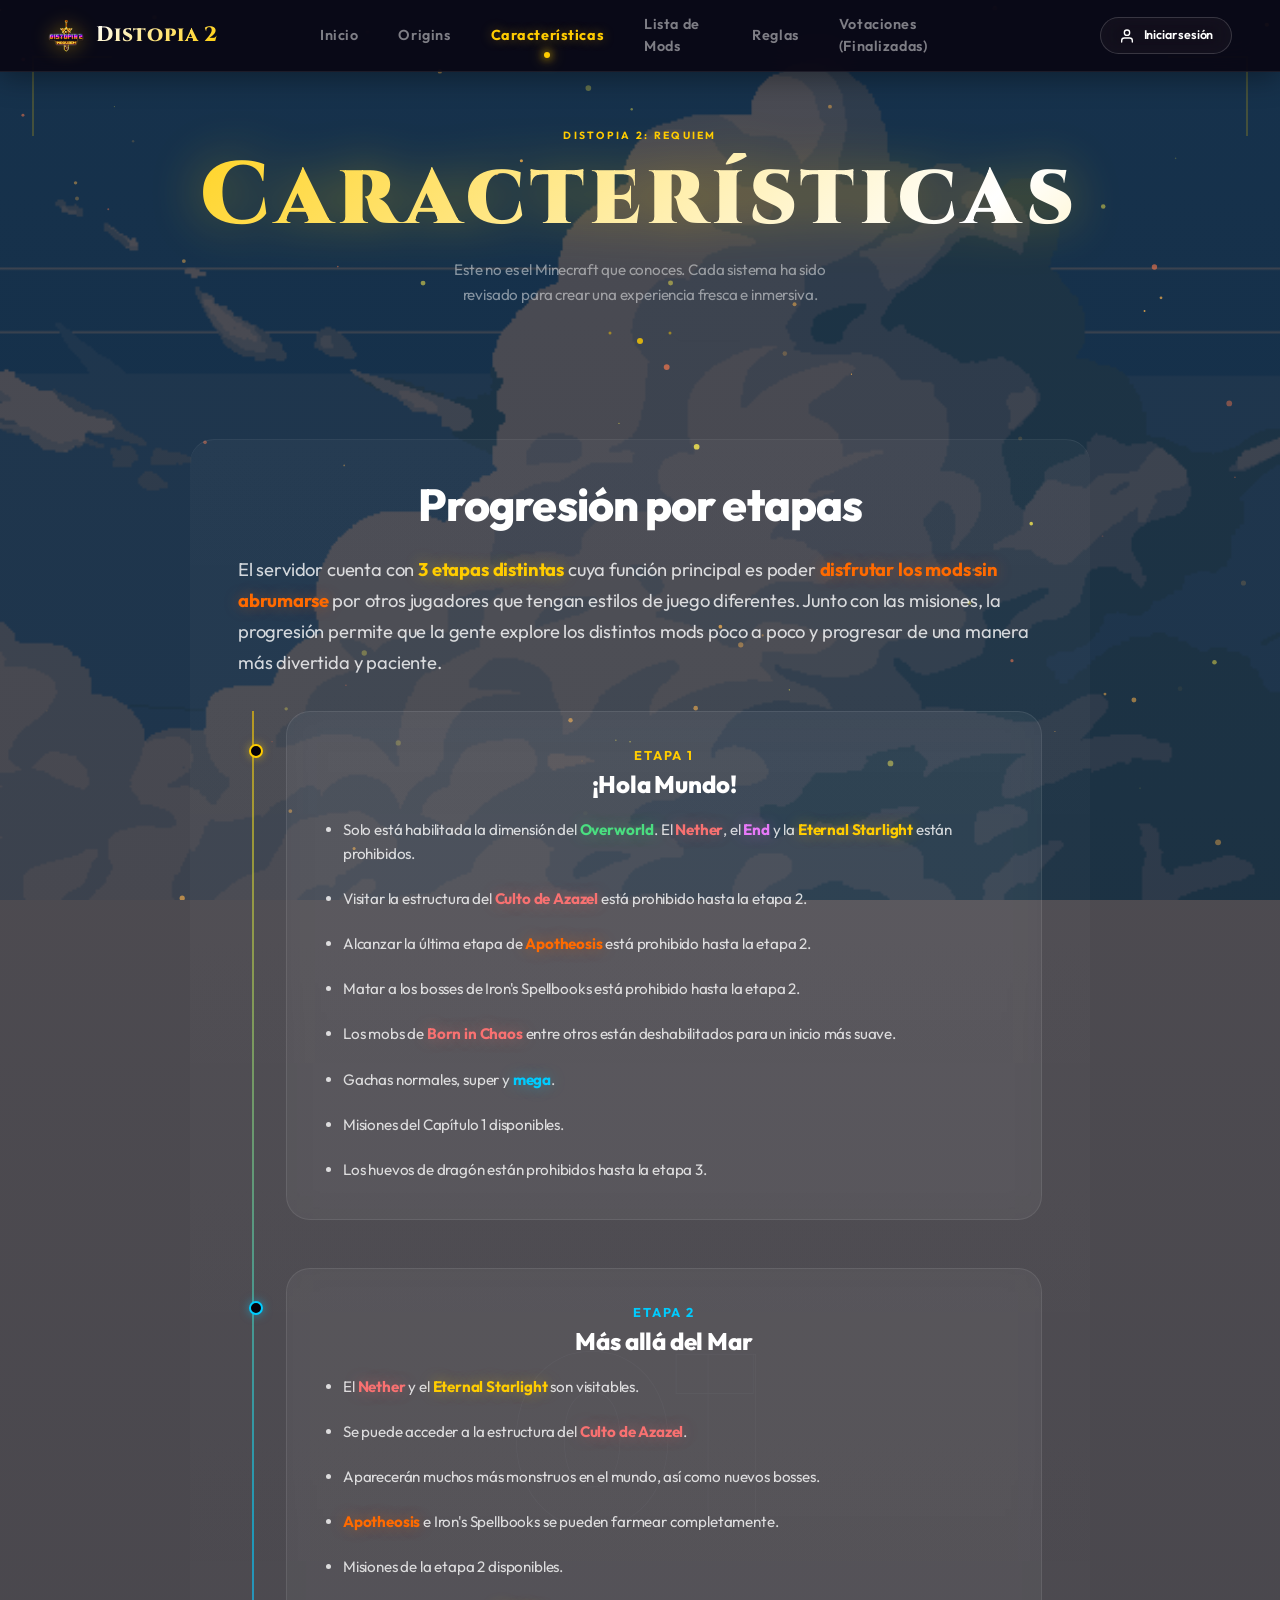
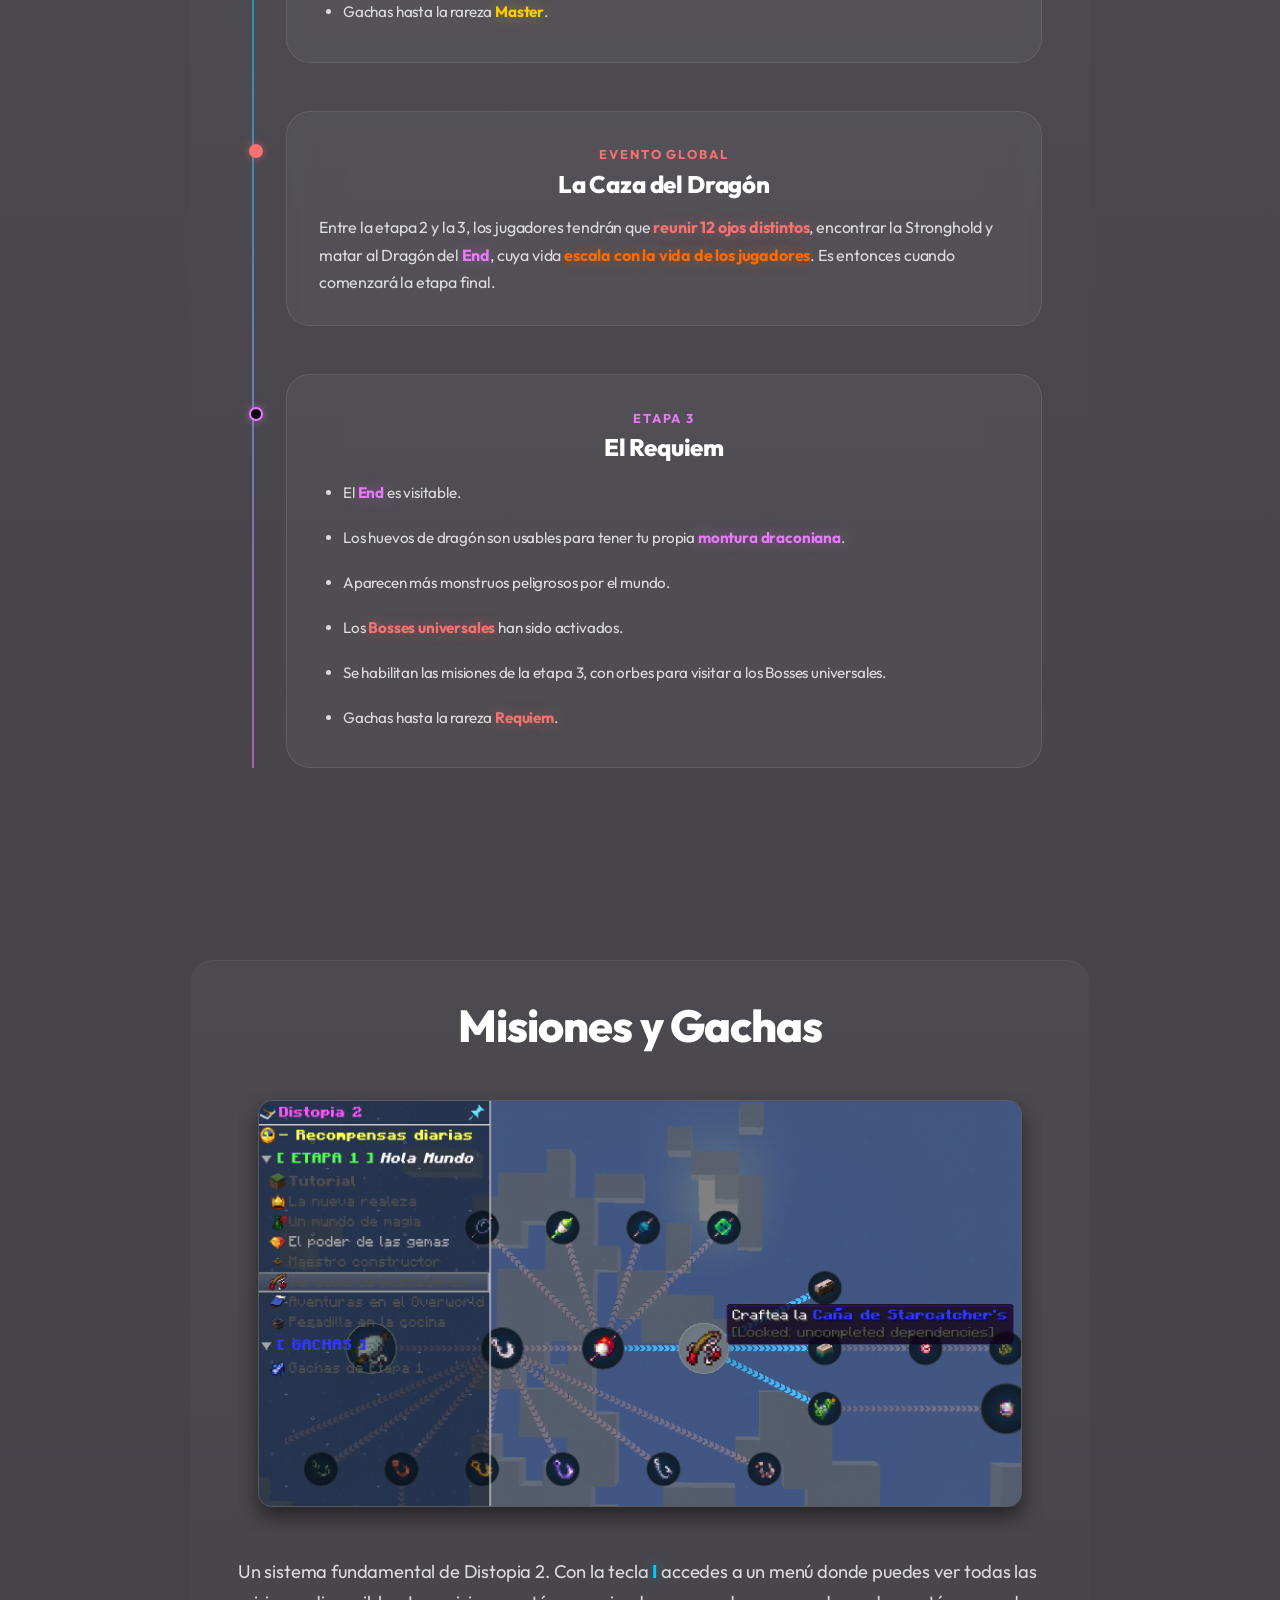
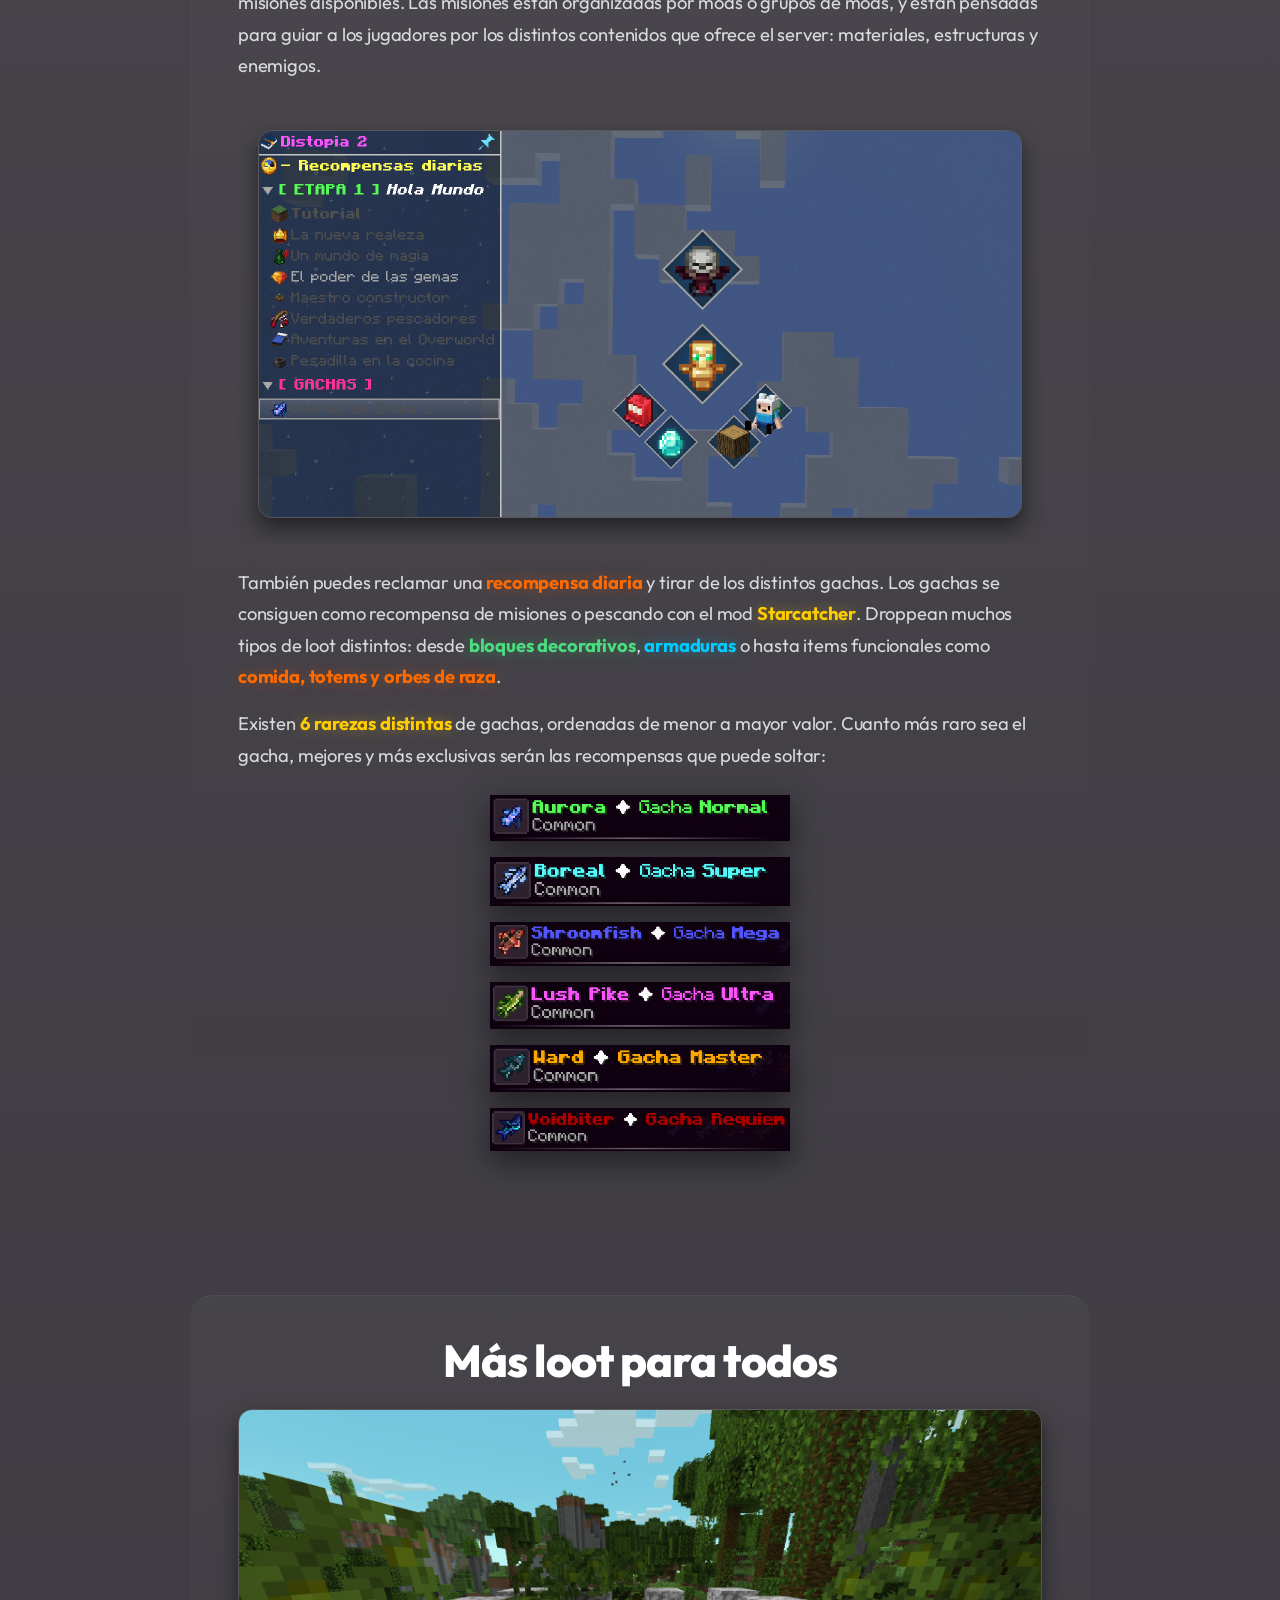
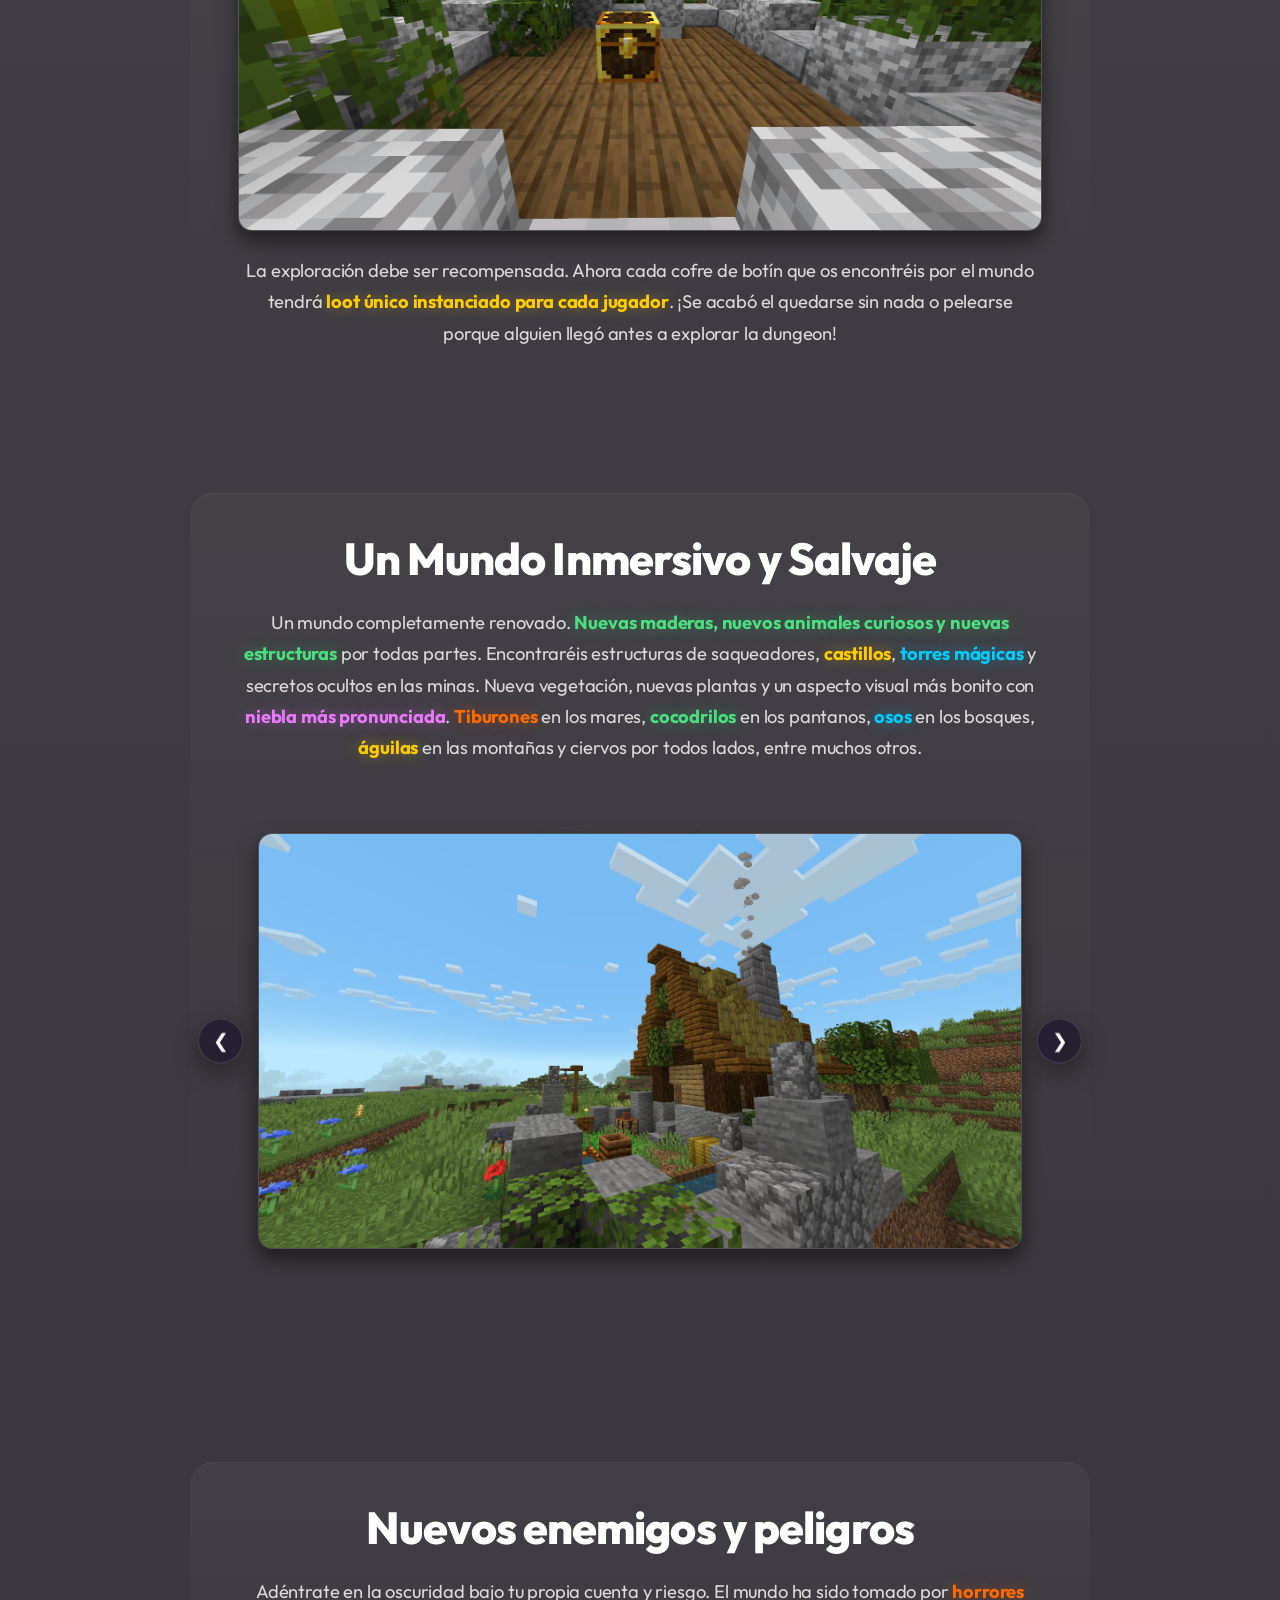
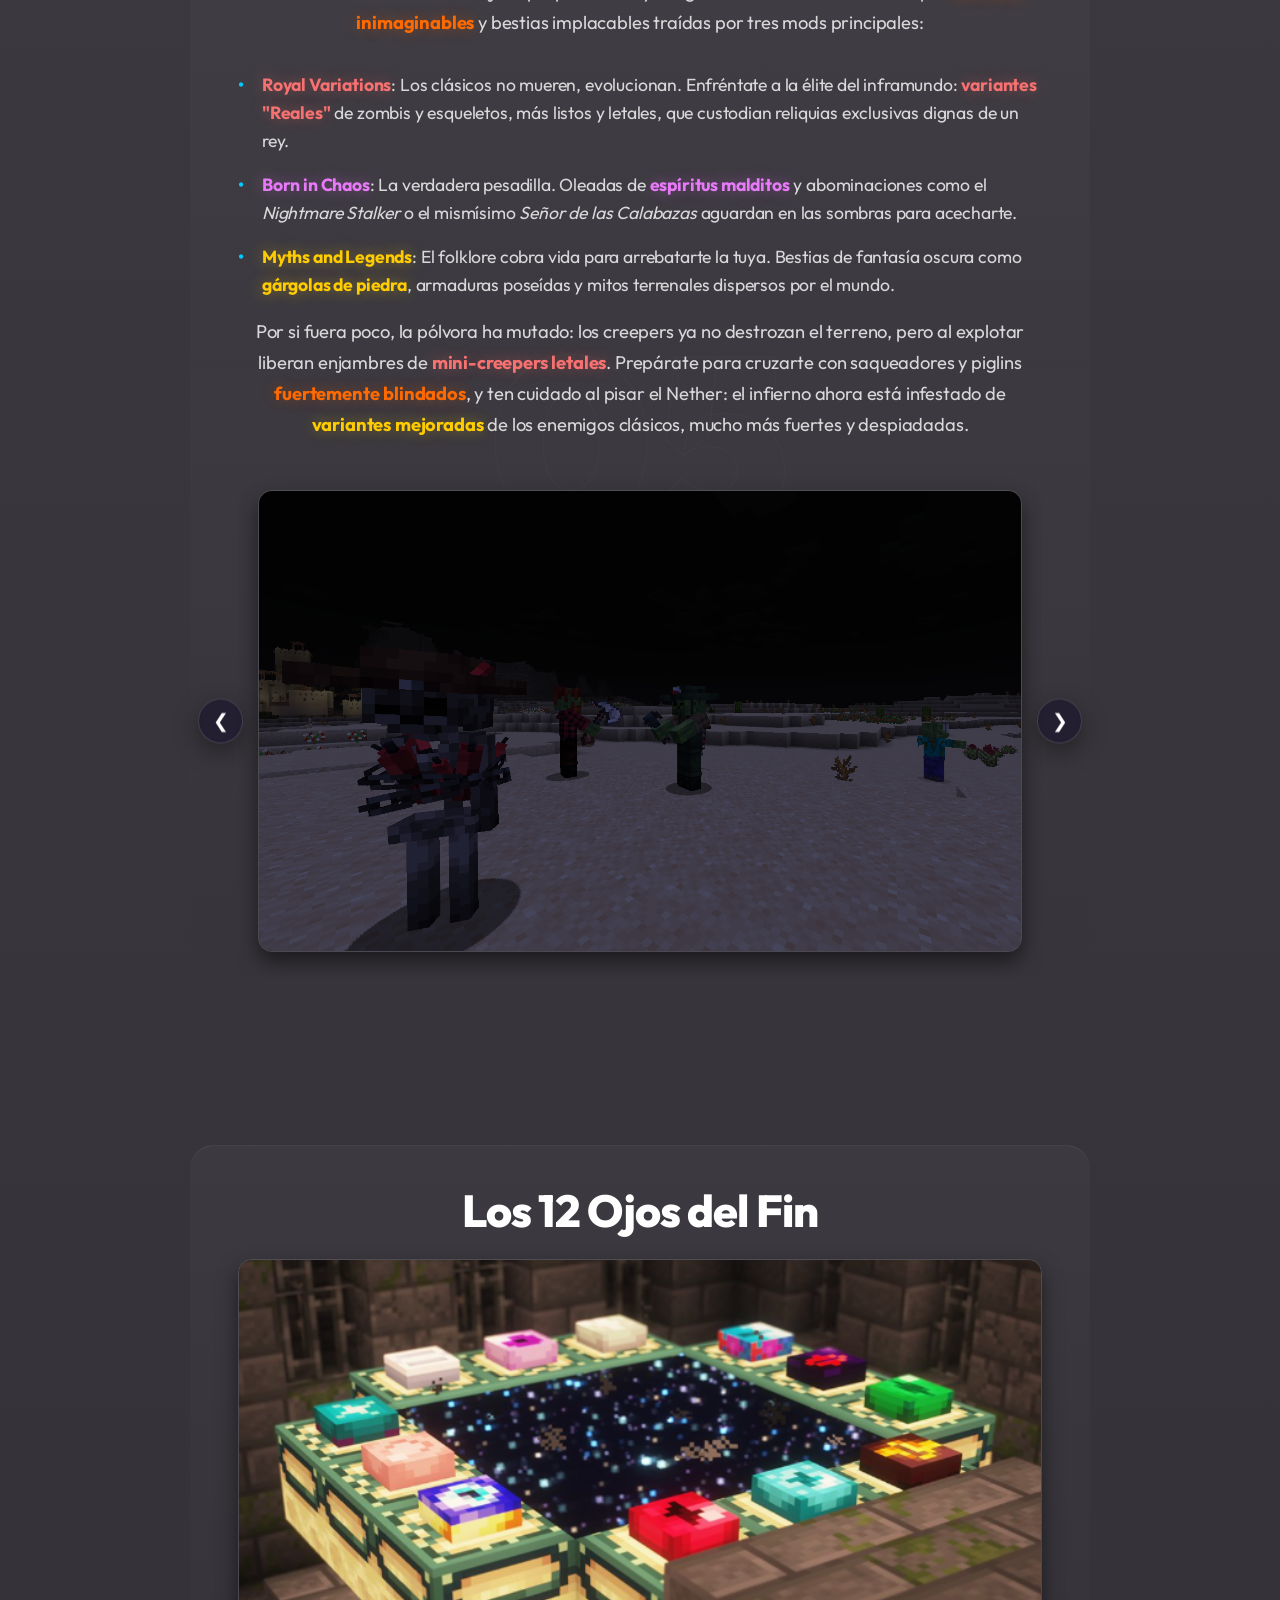
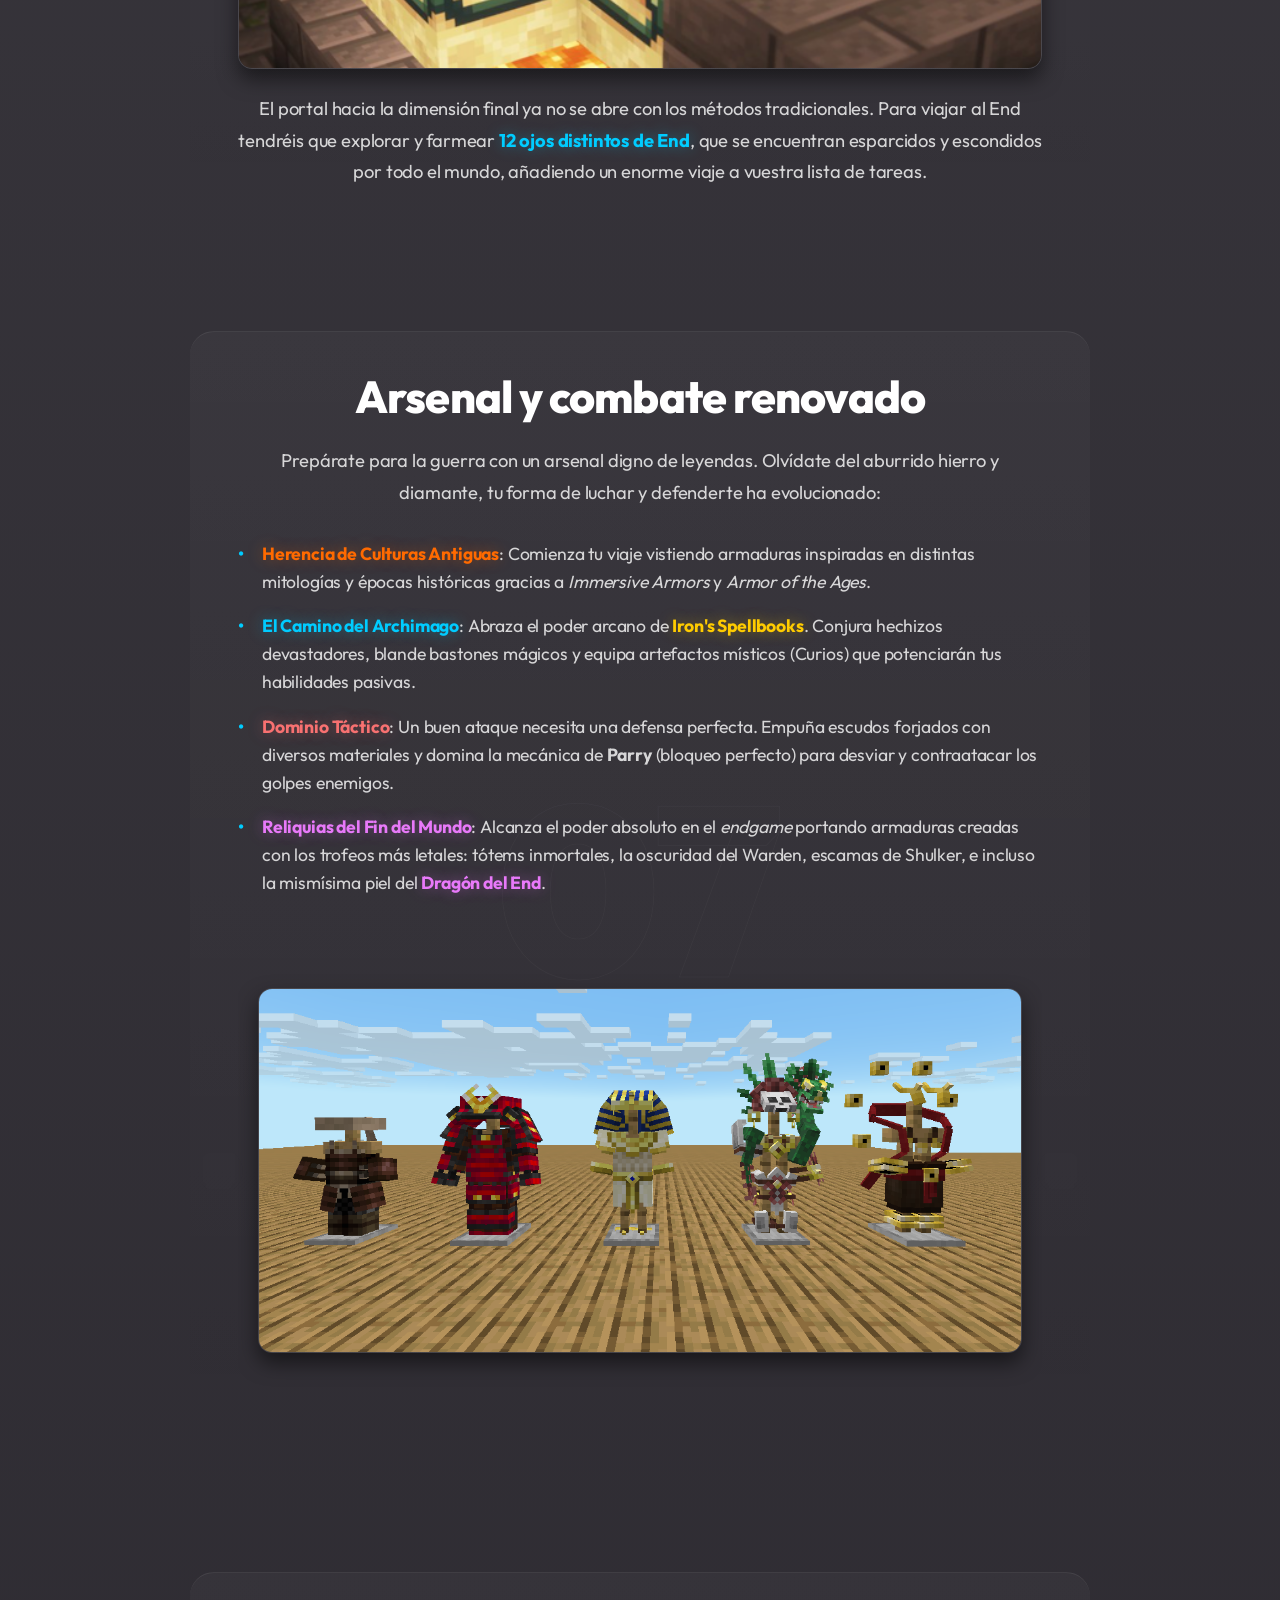
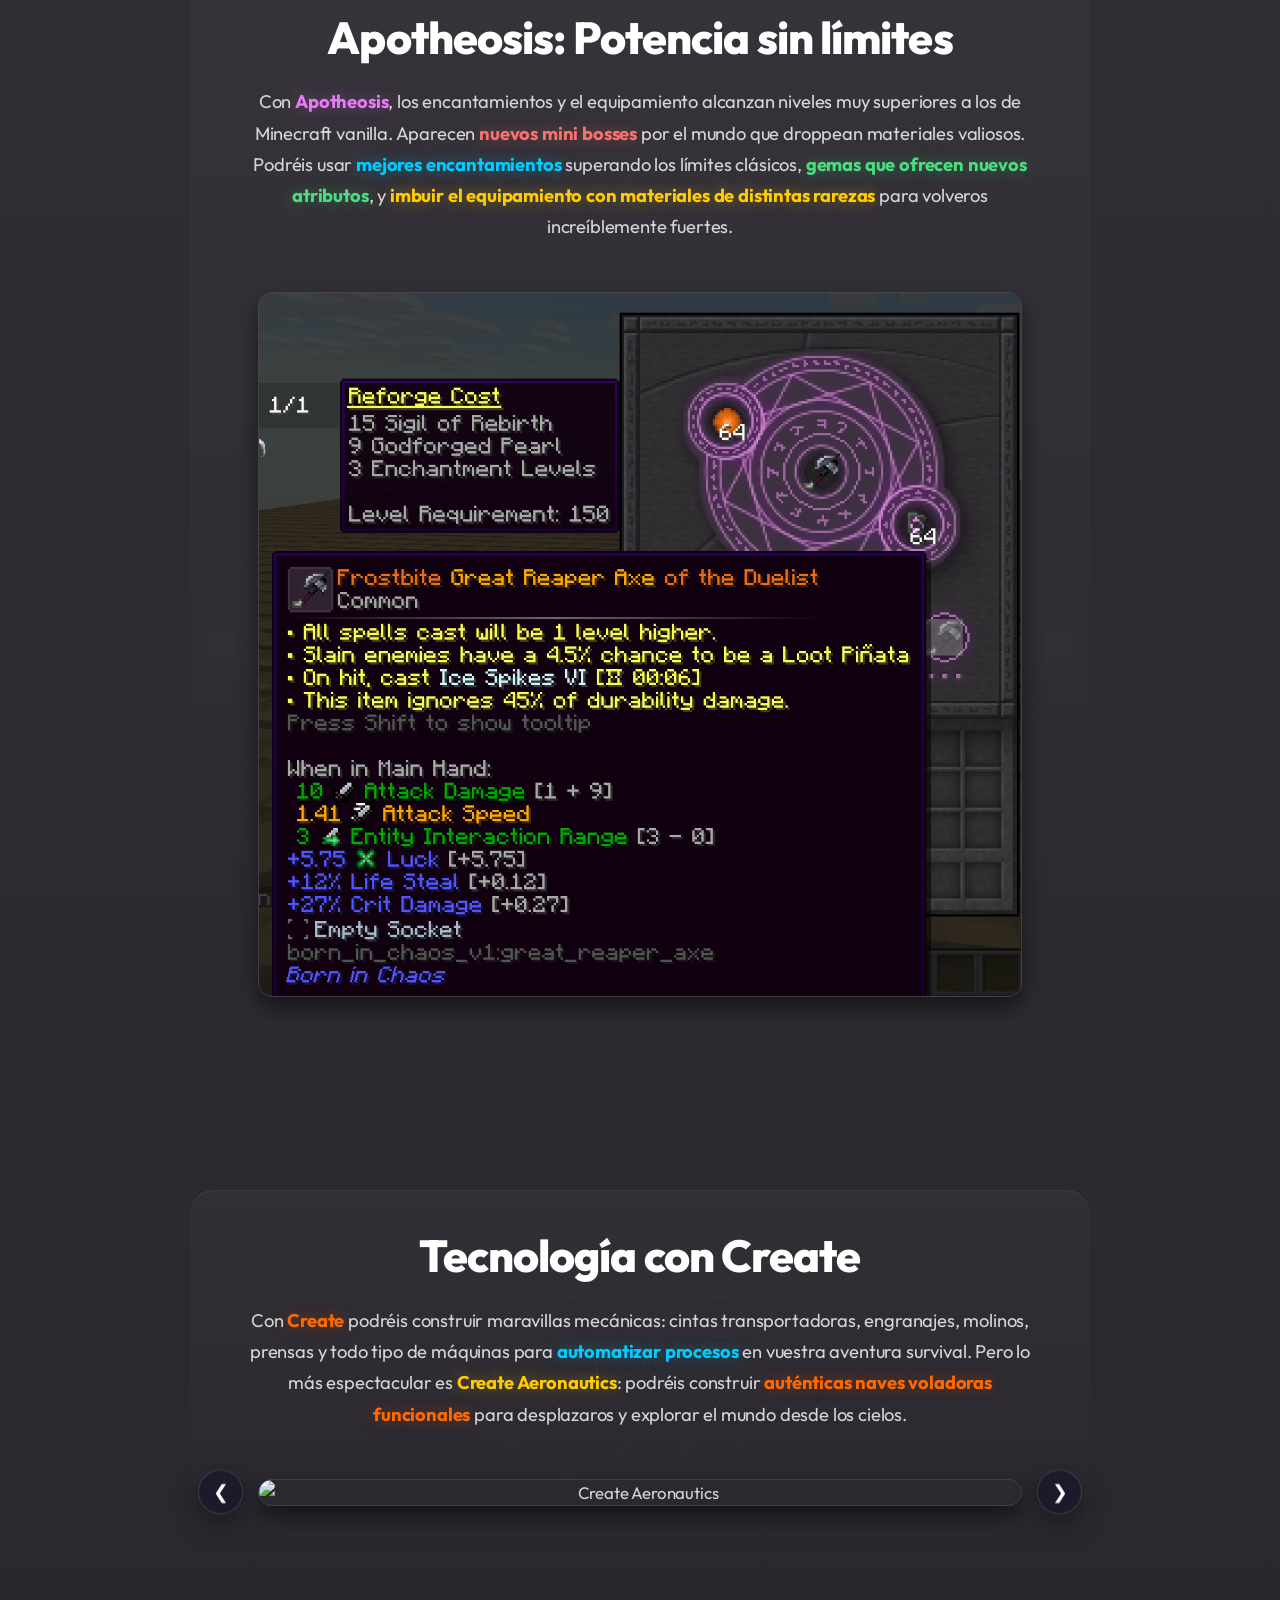
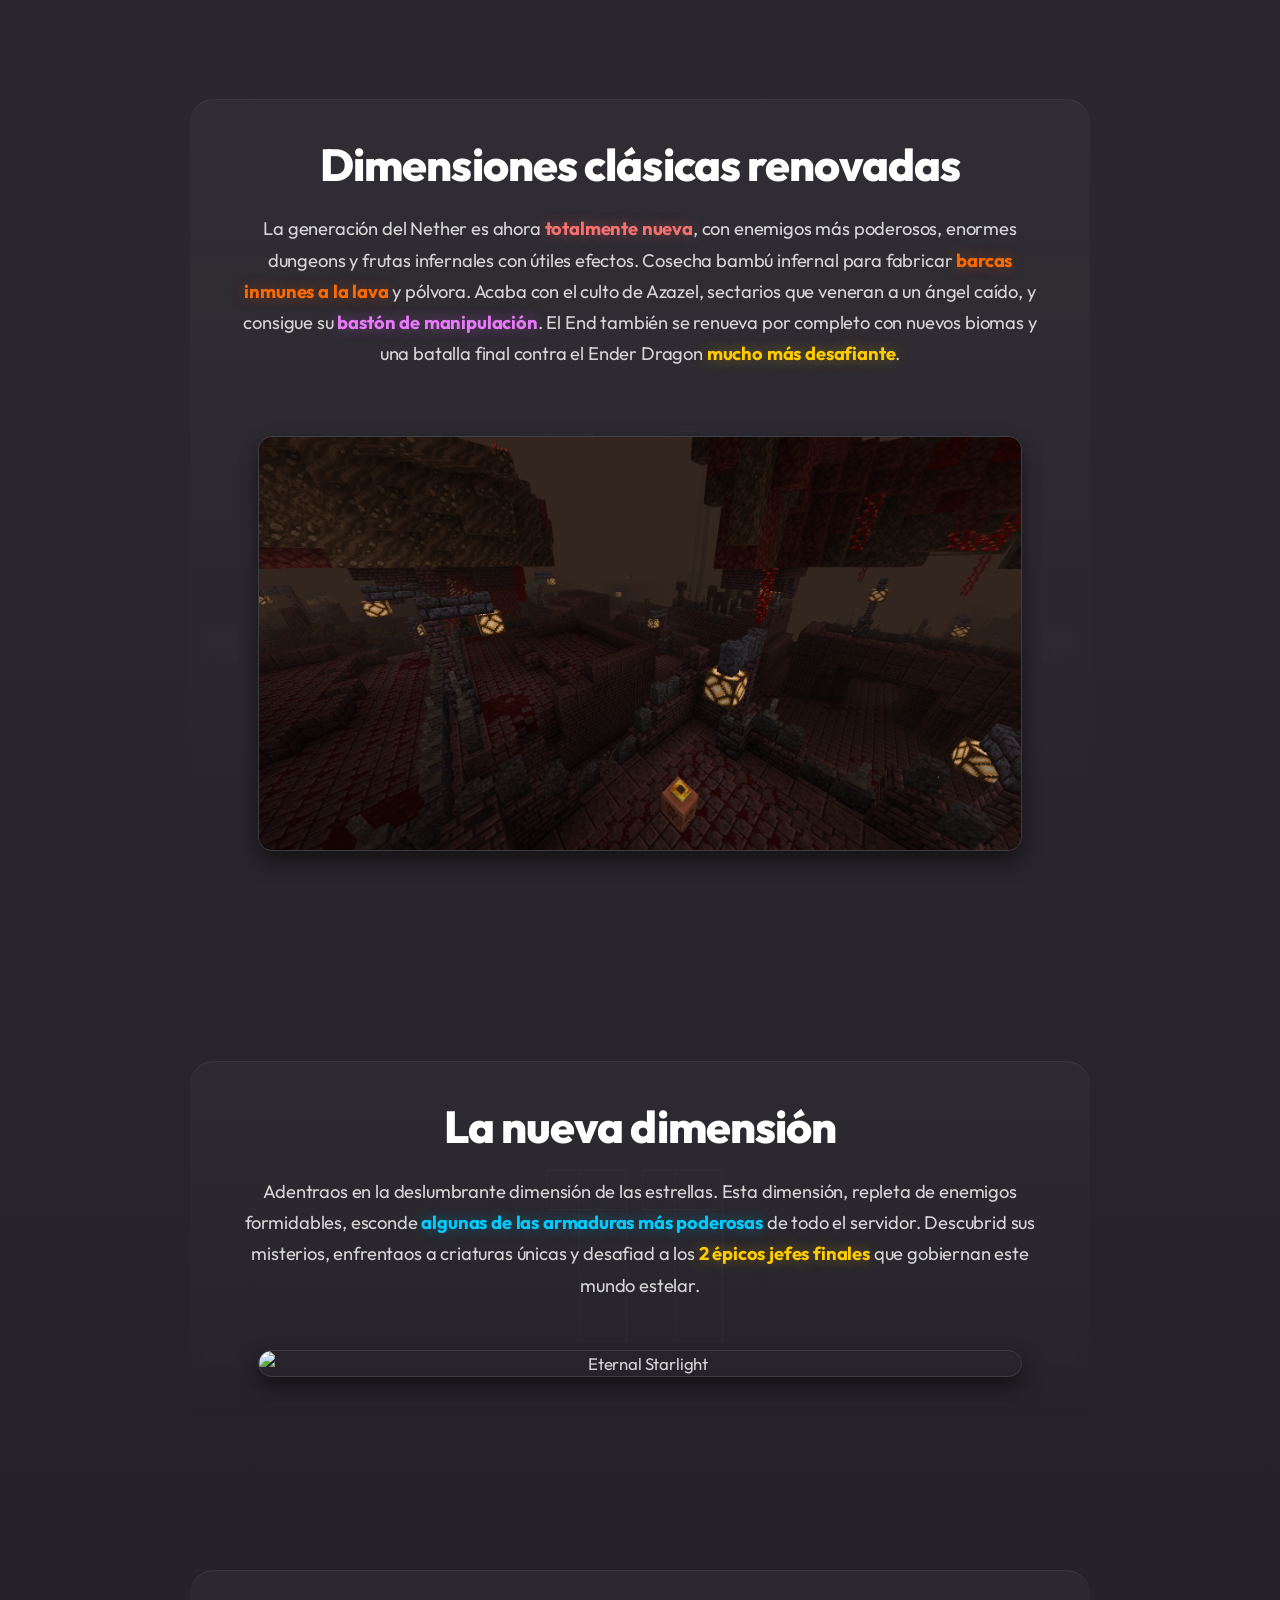
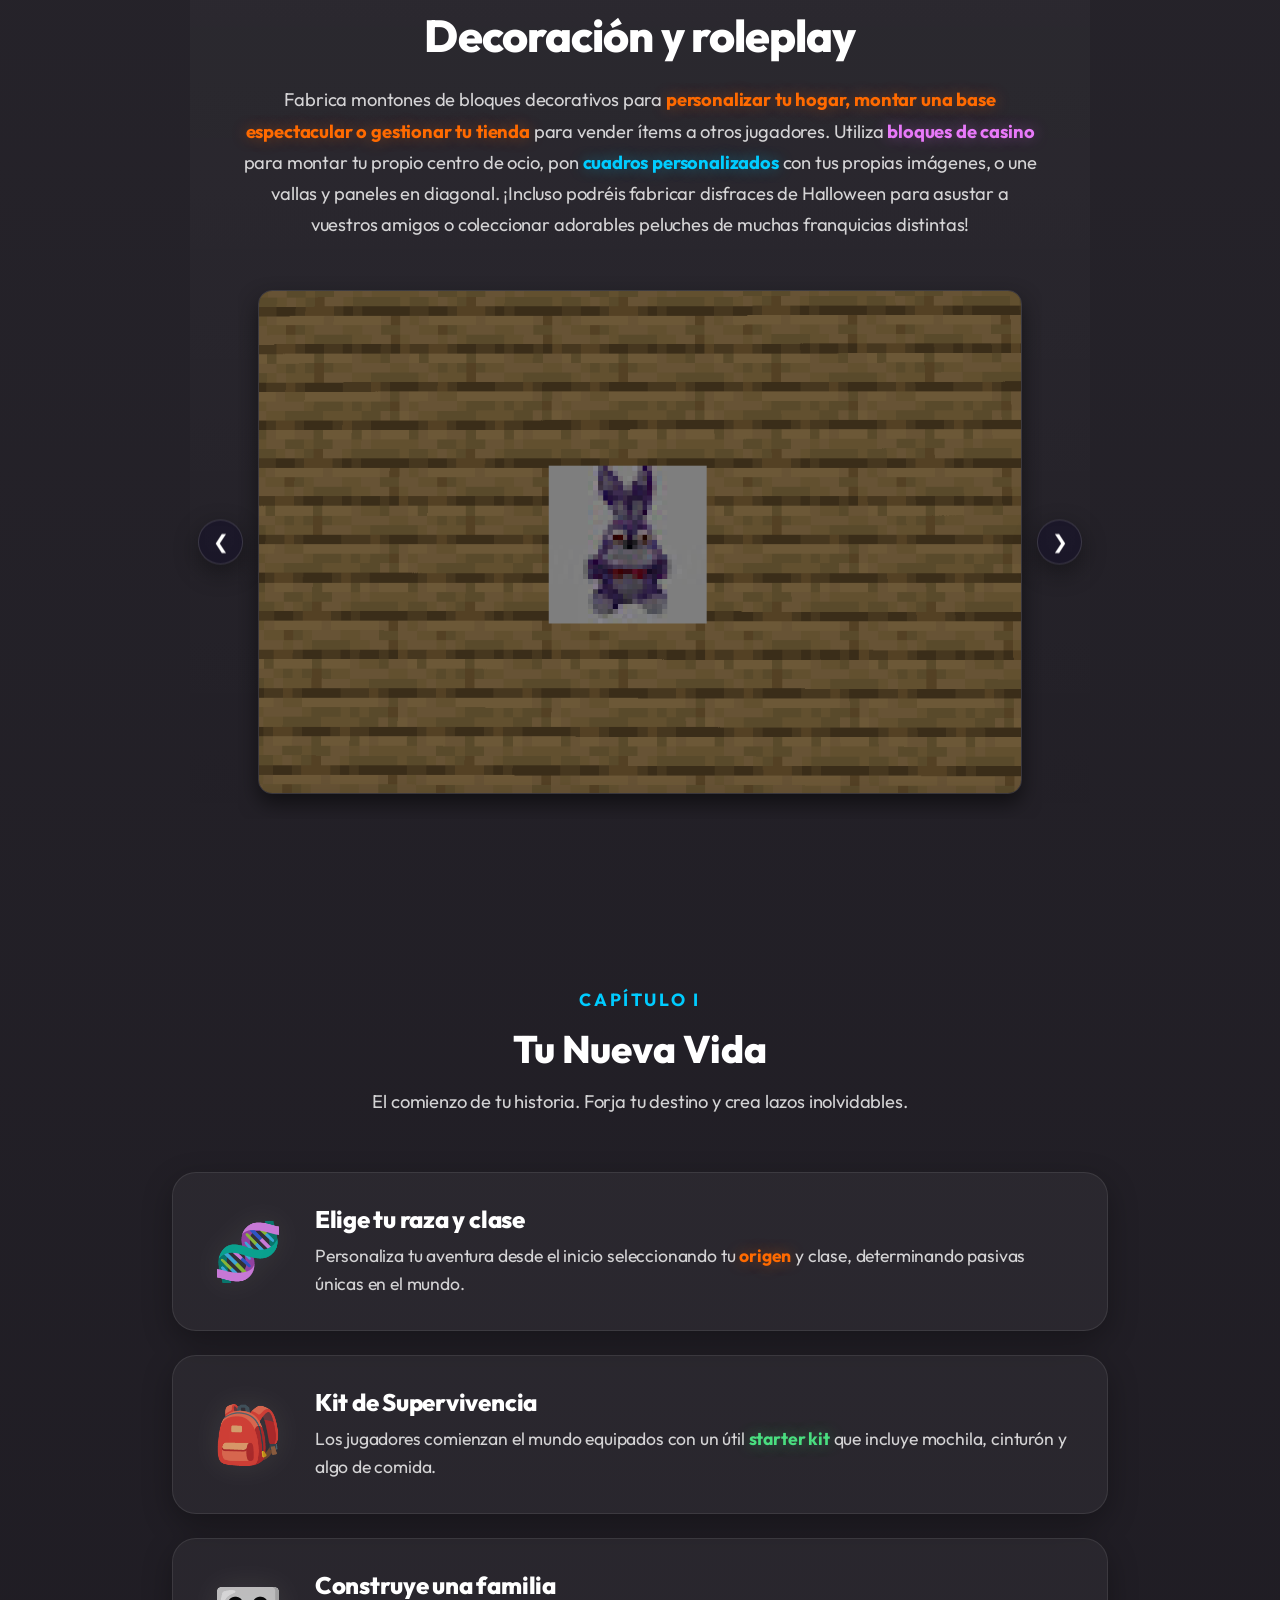
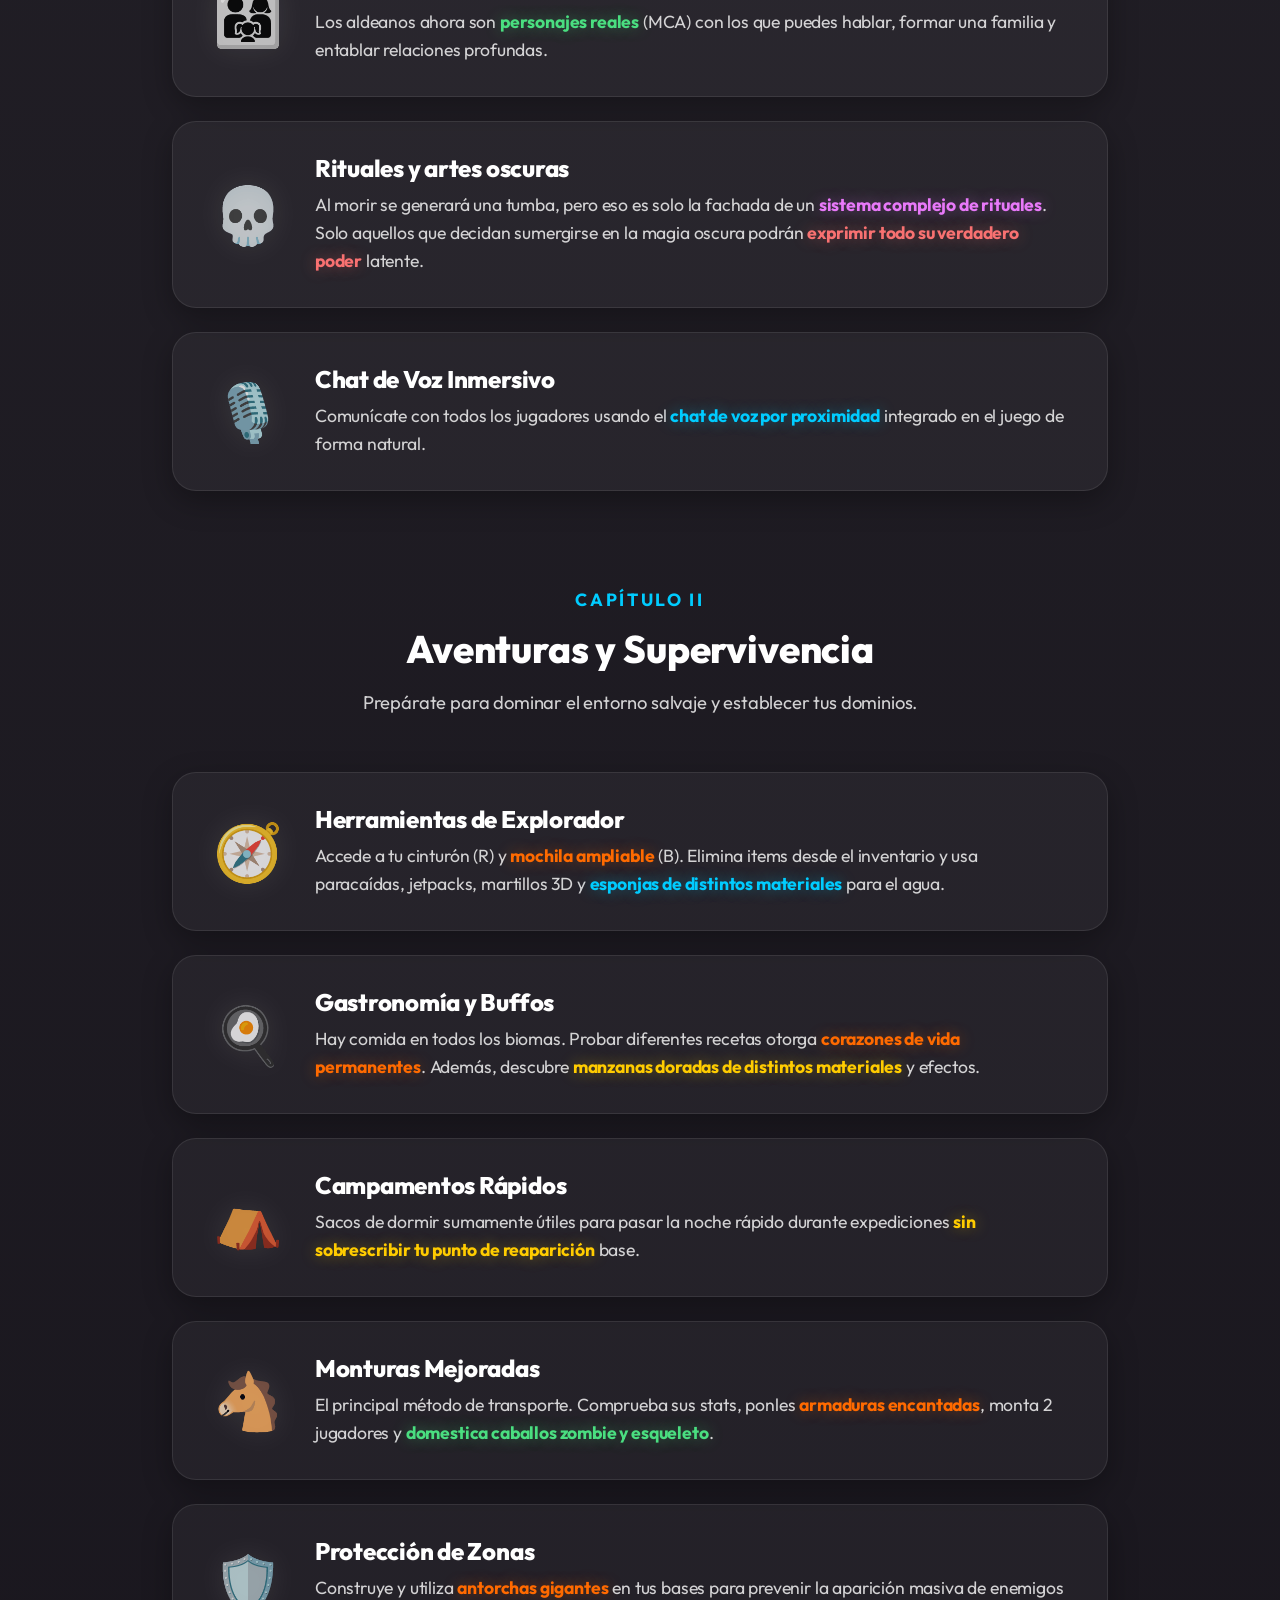
==== commit 7710af1a: "Update Nether enemies description in caracteristicas.html" ====
--- a/caracteristicas.html
+++ b/caracteristicas.html
@@ -309,7 +309,7 @@
                     <li><span class="highlight-magenta">Born in Chaos</span>: La verdadera pesadilla. Oleadas de <span class="highlight-magenta">espíritus malditos</span> y abominaciones como el <em>Nightmare Stalker</em> o el mismísimo <em>Señor de las Calabazas</em> aguardan en las sombras para acecharte.</li>
                     <li><span class="highlight-violet">Myths and Legends</span>: El folklore cobra vida para arrebatarte la tuya. Bestias de fantasía oscura como <span class="highlight-violet">gárgolas de piedra</span>, armaduras poseídas y mitos terrenales dispersos por el mundo.</li>
                 </ul>
-                <p class="fc-desc">Por si fuera poco, la pólvora ha mutado: los creepers ya no destrozan el terreno, pero al explotar liberan enjambres de <span class="highlight-red">mini-creepers letales</span>. Prepárate para cruzarte con saqueadores y piglins <span class="highlight-orange">fuertemente blindados</span>, y ten cuidado al pisar el Nether, donde los Esqueletos Wither dominan y sus impredecibles <span class="highlight-violet">variantes bebé</span> no te darán tregua.</p>
+                <p class="fc-desc">Por si fuera poco, la pólvora ha mutado: los creepers ya no destrozan el terreno, pero al explotar liberan enjambres de <span class="highlight-red">mini-creepers letales</span>. Prepárate para cruzarte con saqueadores y piglins <span class="highlight-orange">fuertemente blindados</span>, y ten cuidado al pisar el Nether: el infierno ahora está infestado de <span class="highlight-violet">variantes mejoradas</span> de los enemigos clásicos, mucho más fuertes y despiadadas.</p>
                 <div class="carousel-wrapper"
                     style="position: relative; width: 100%; max-width: 900px; margin: 1.5rem auto;">
                     <button class="carousel-btn prev-btn">&#10094;</button>
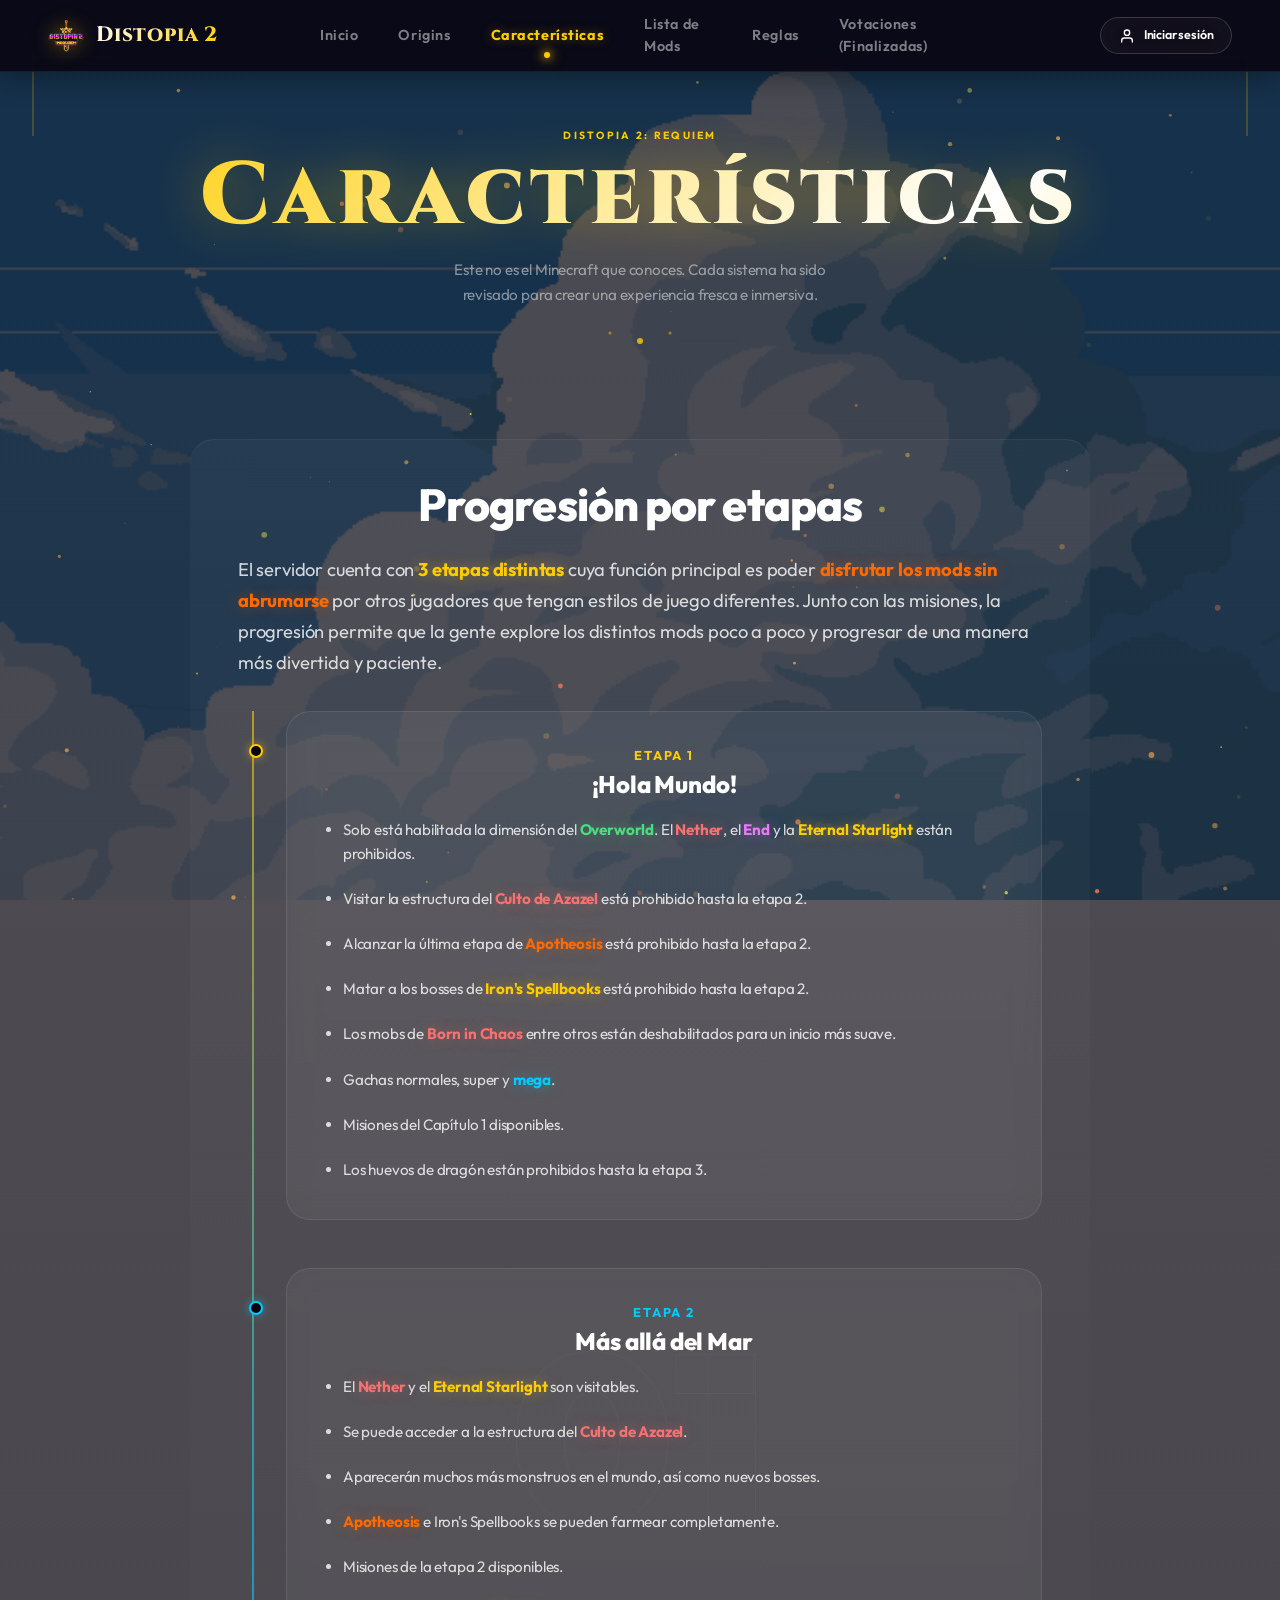
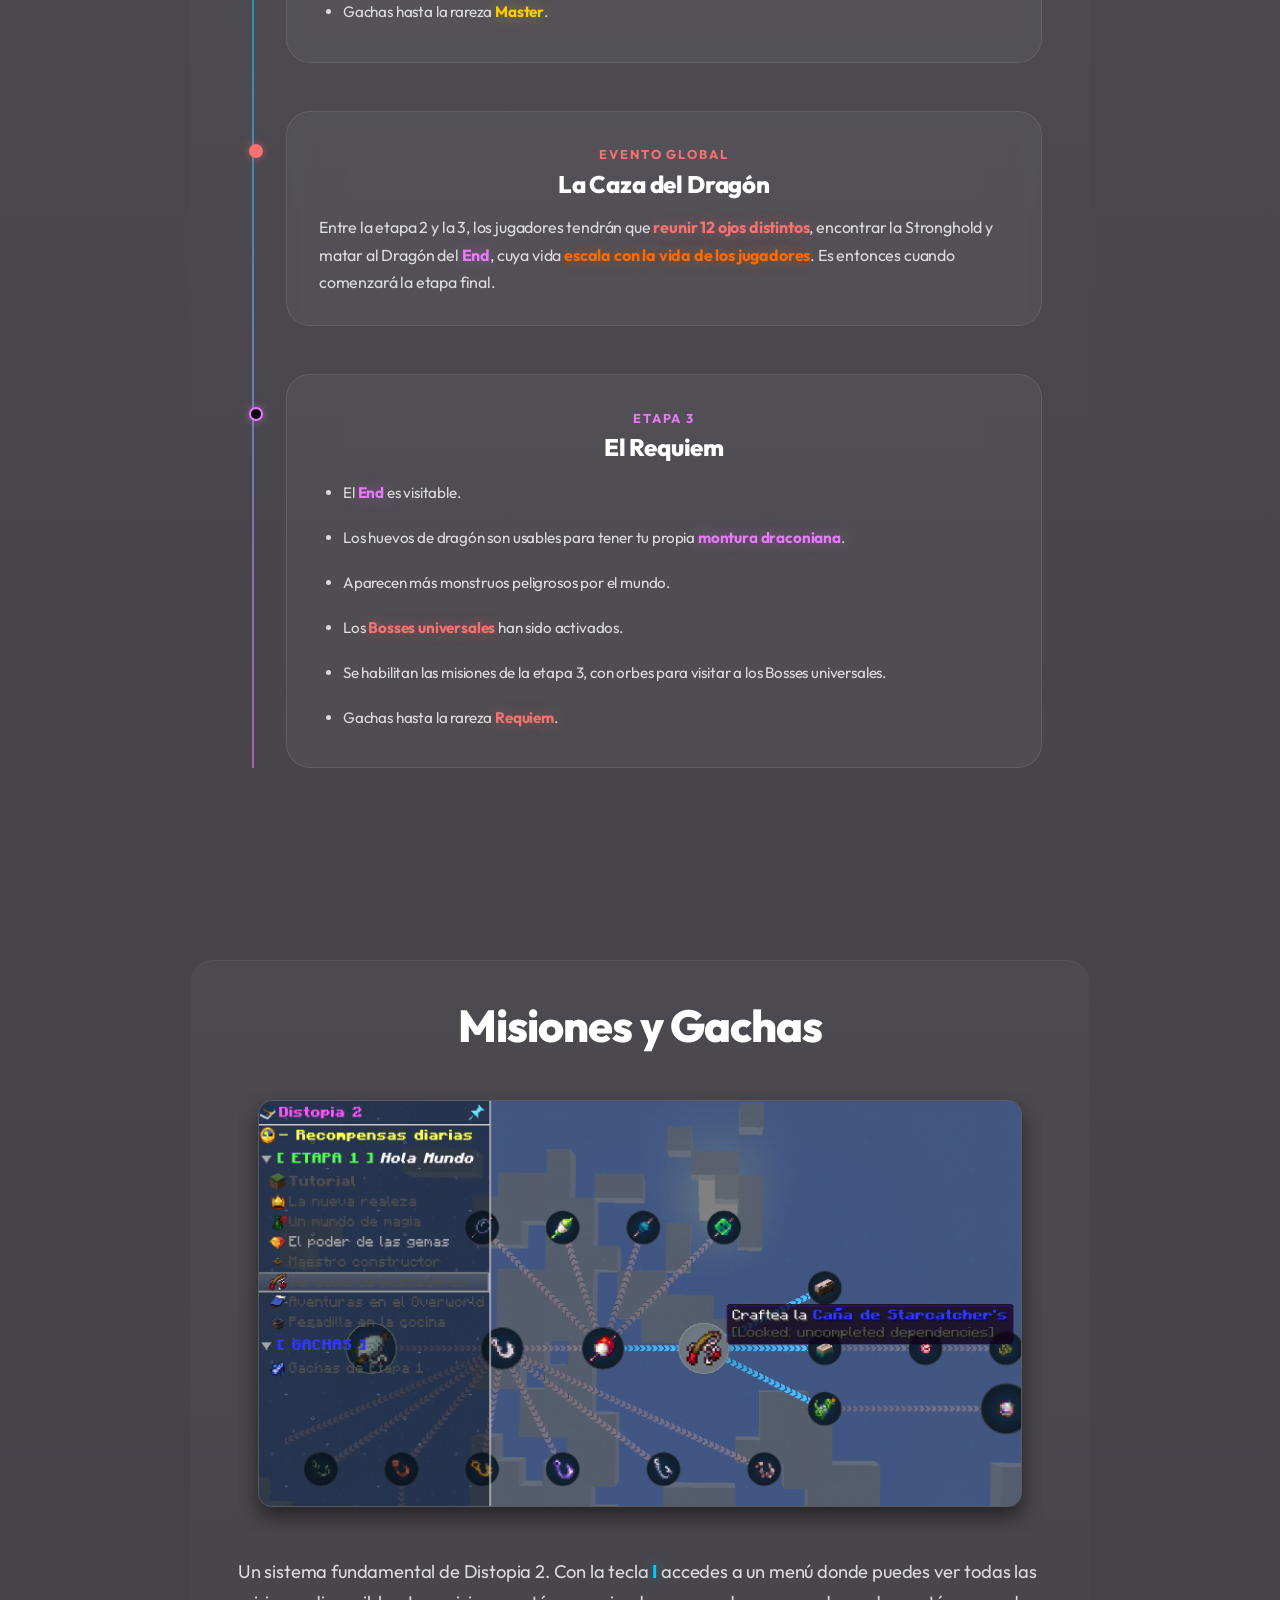
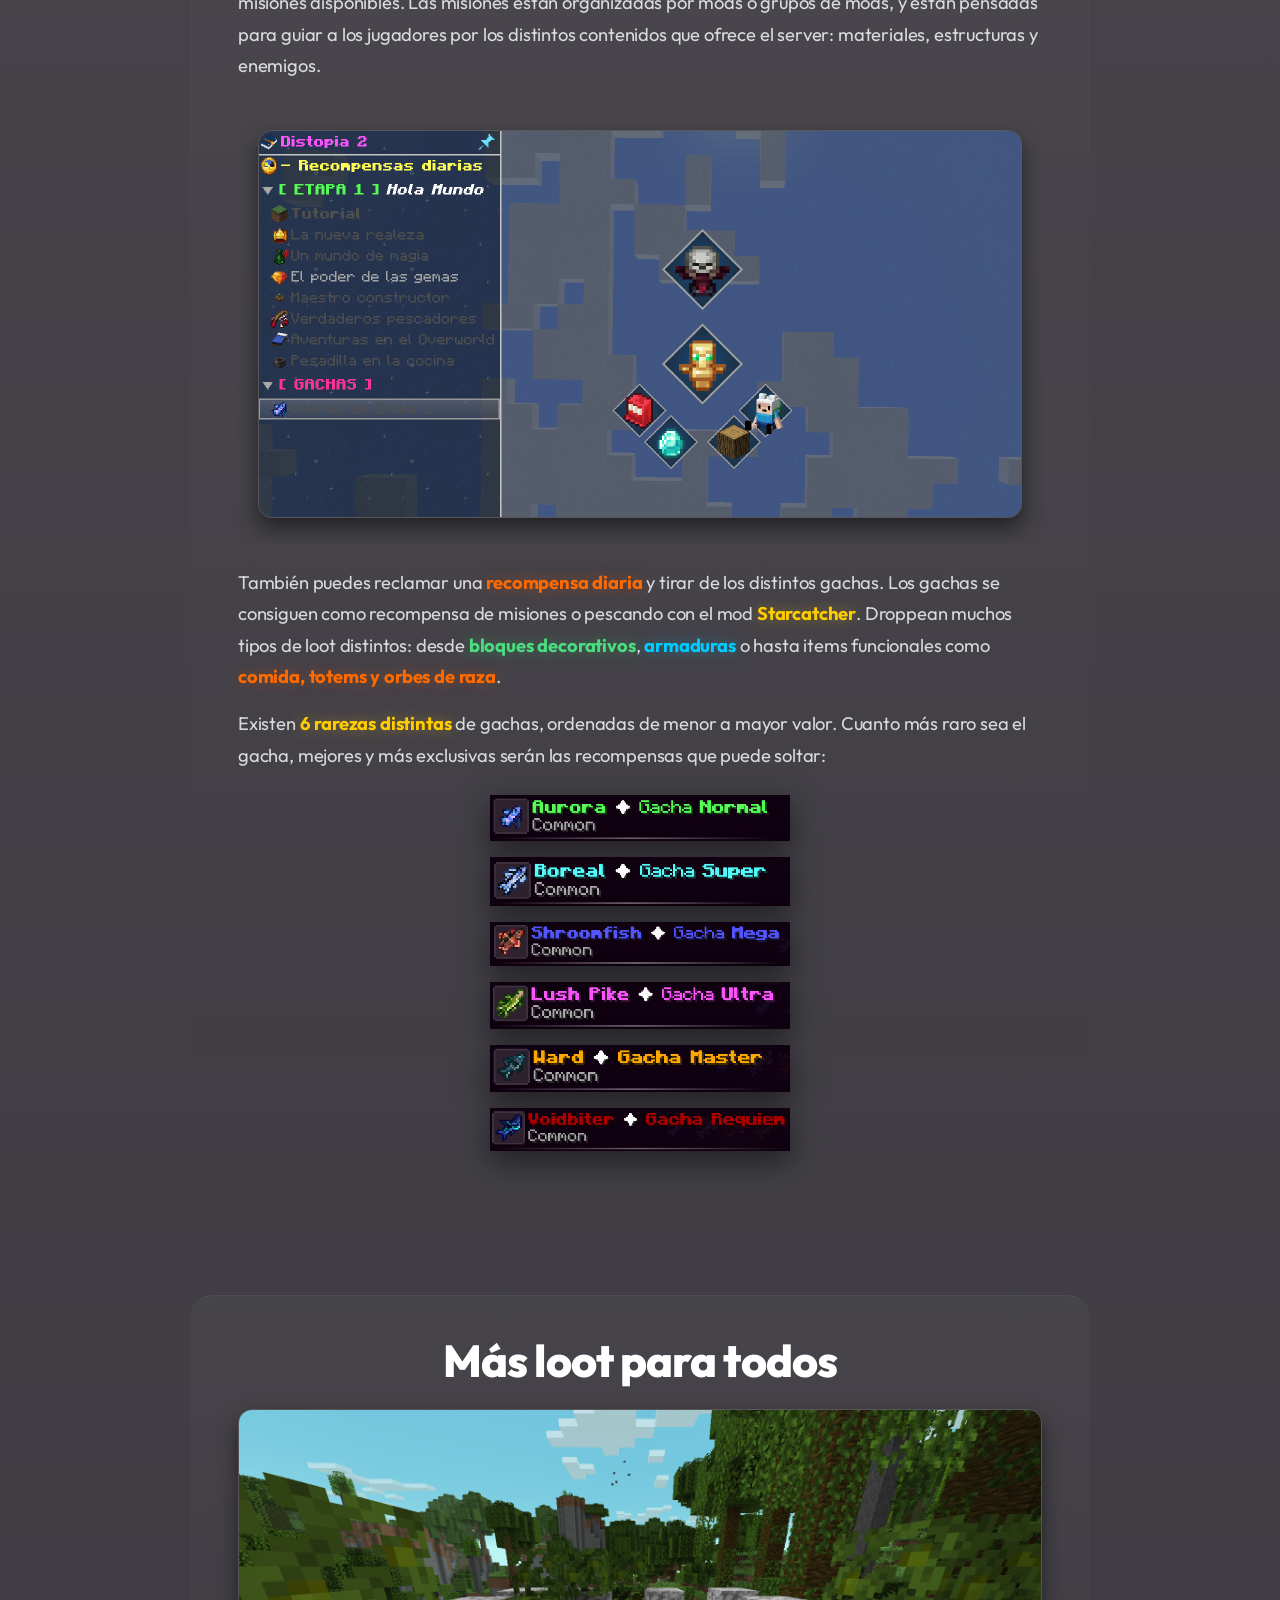
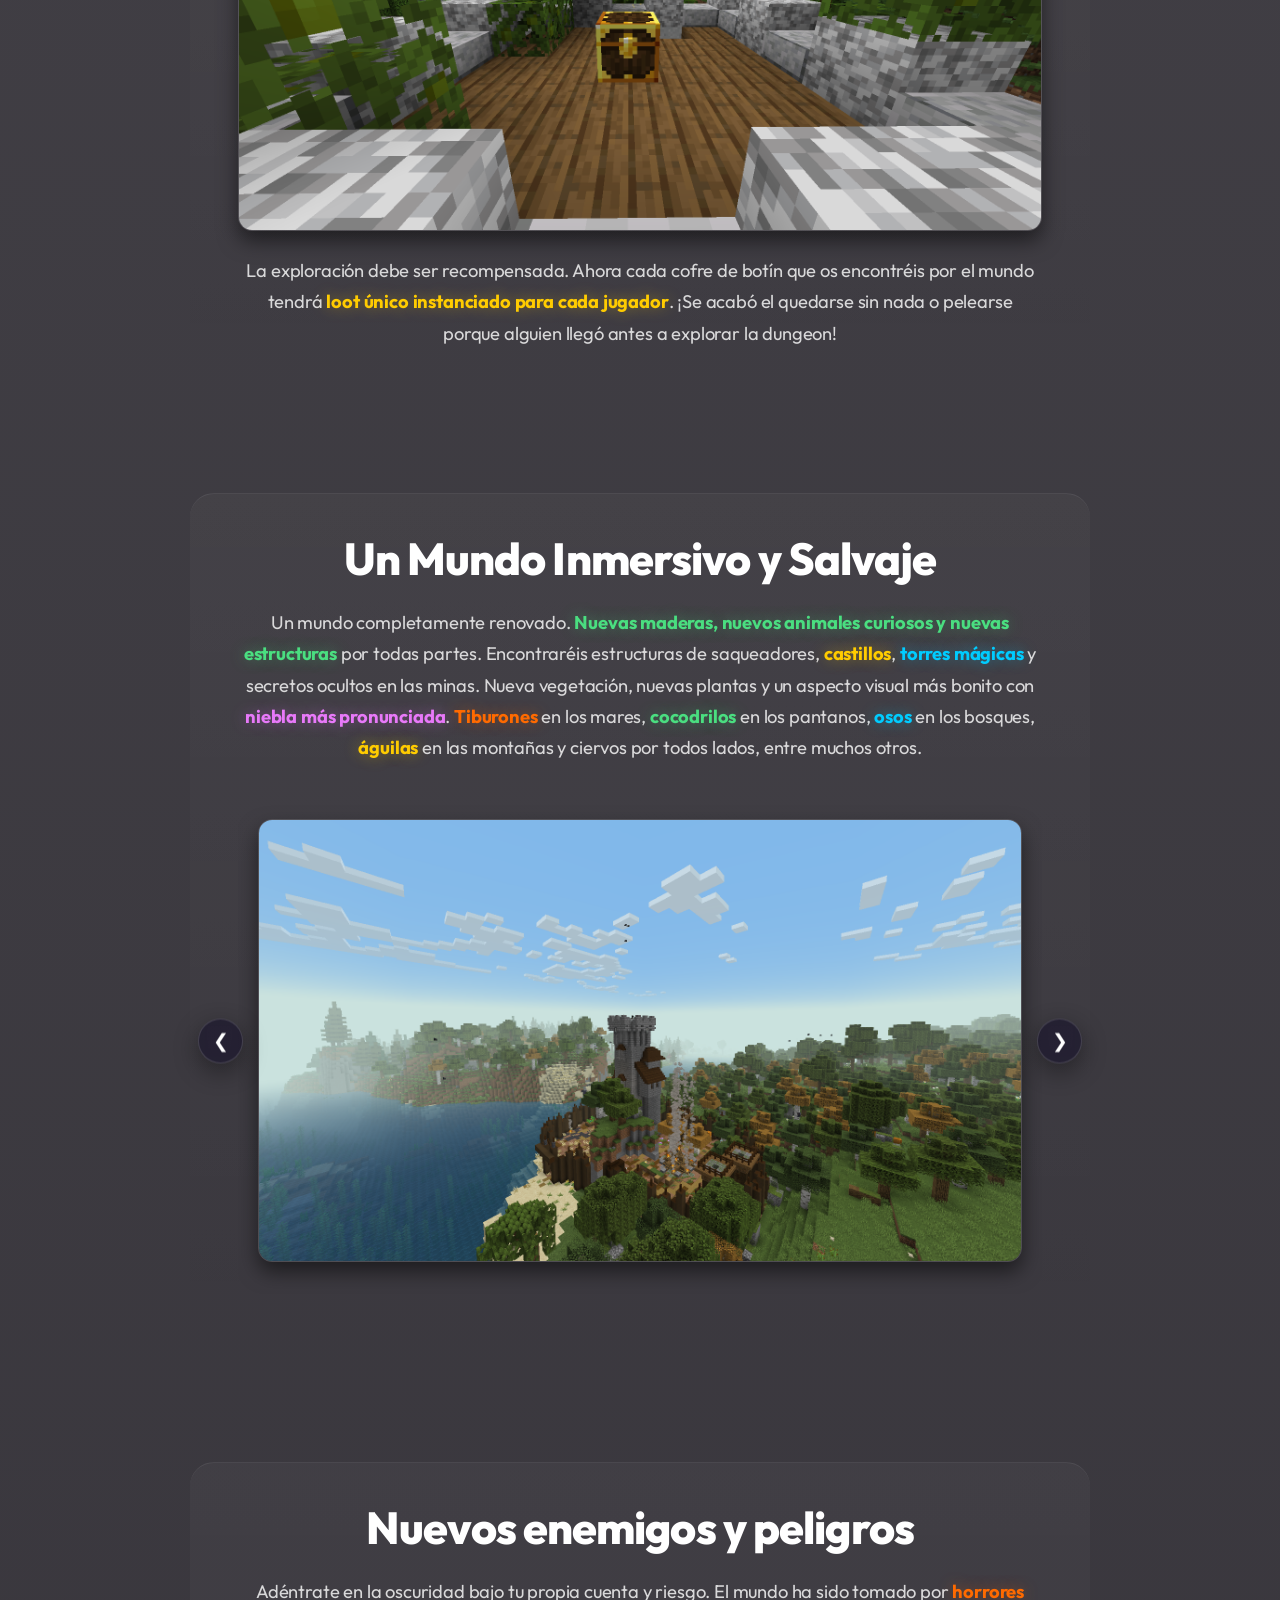
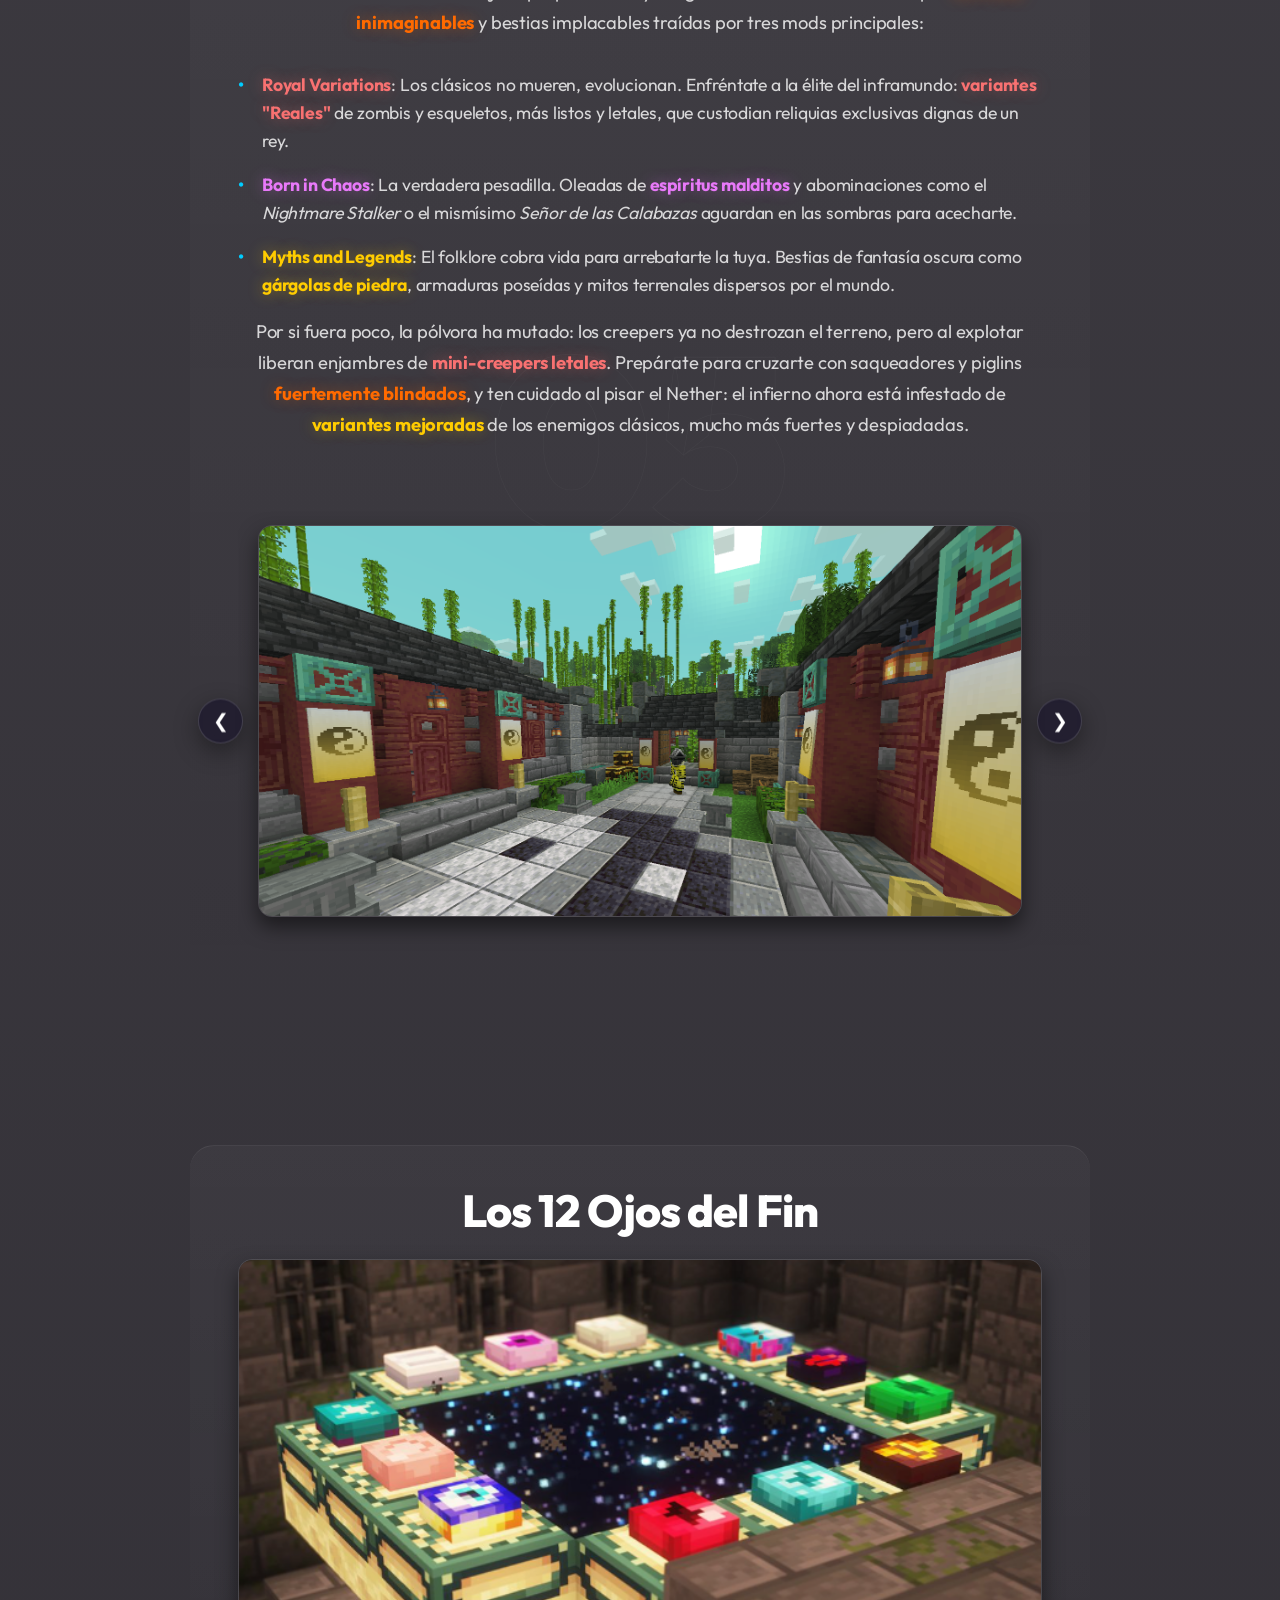
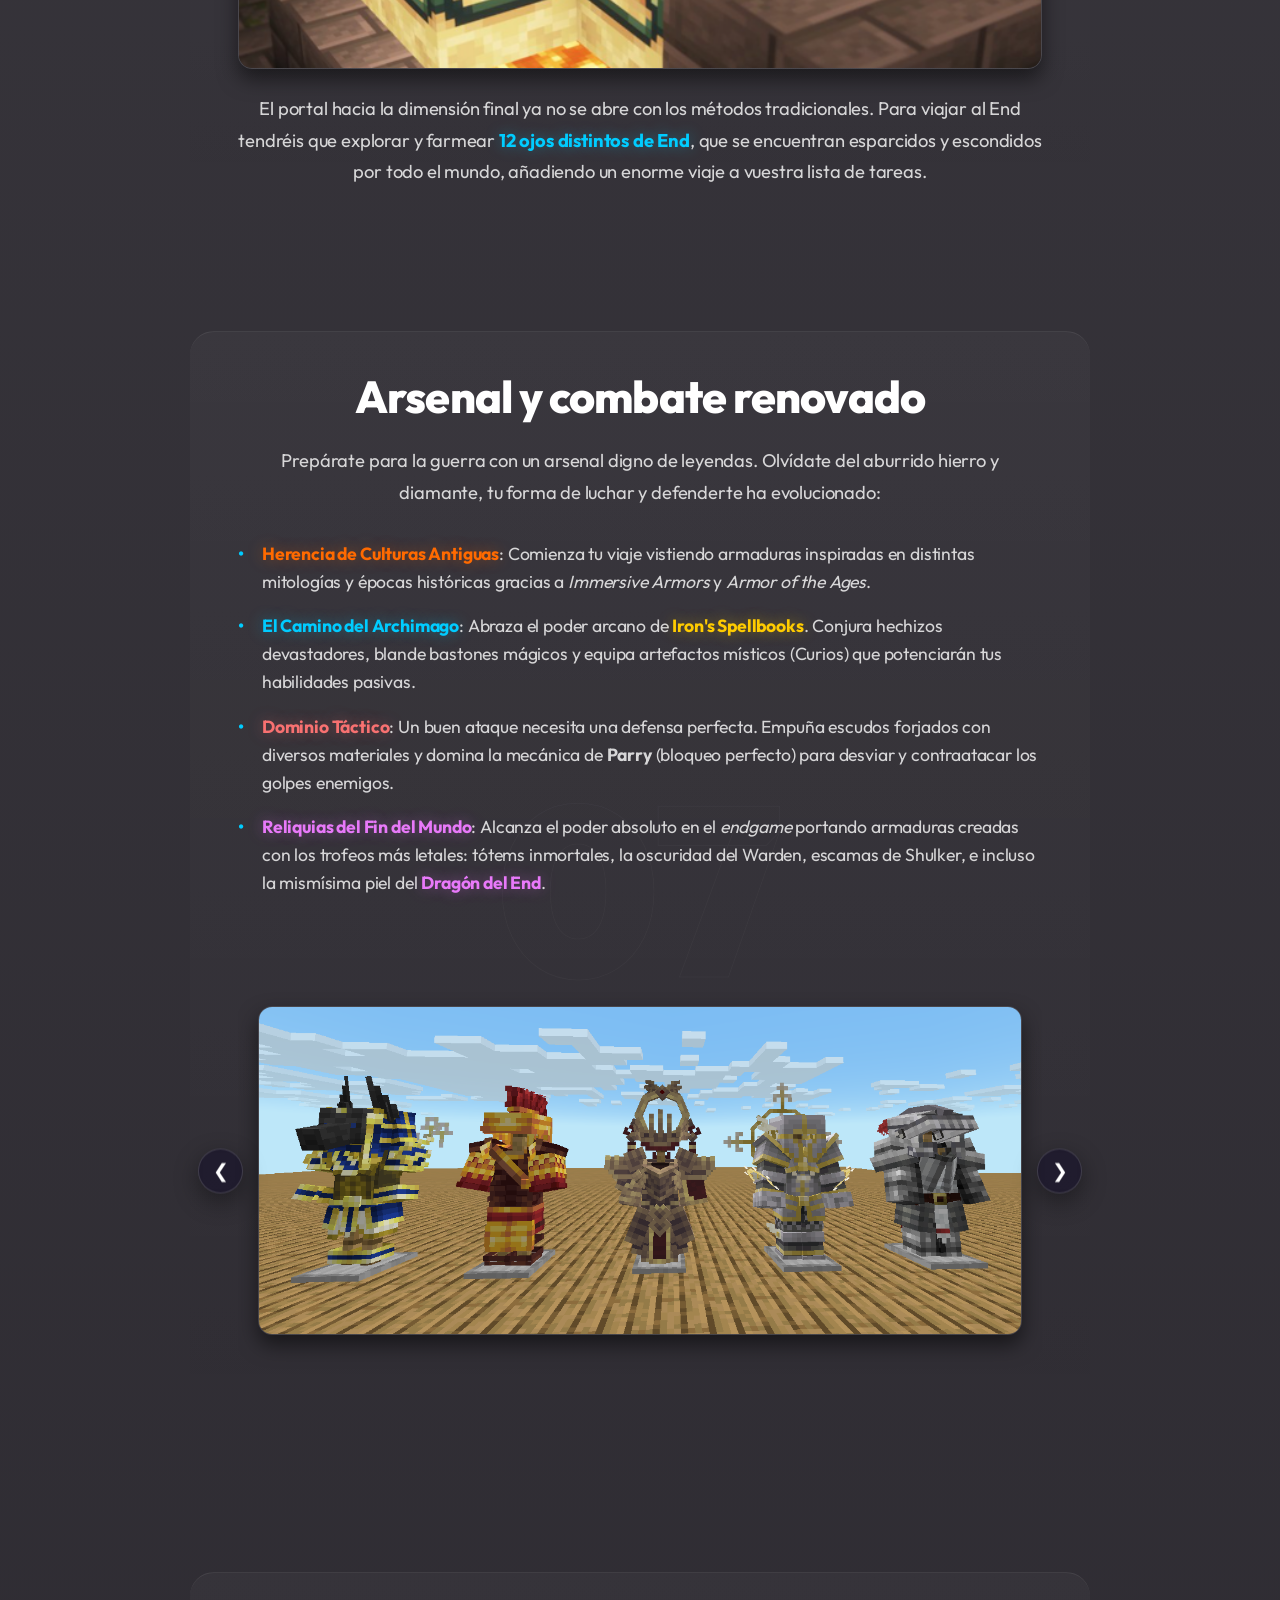
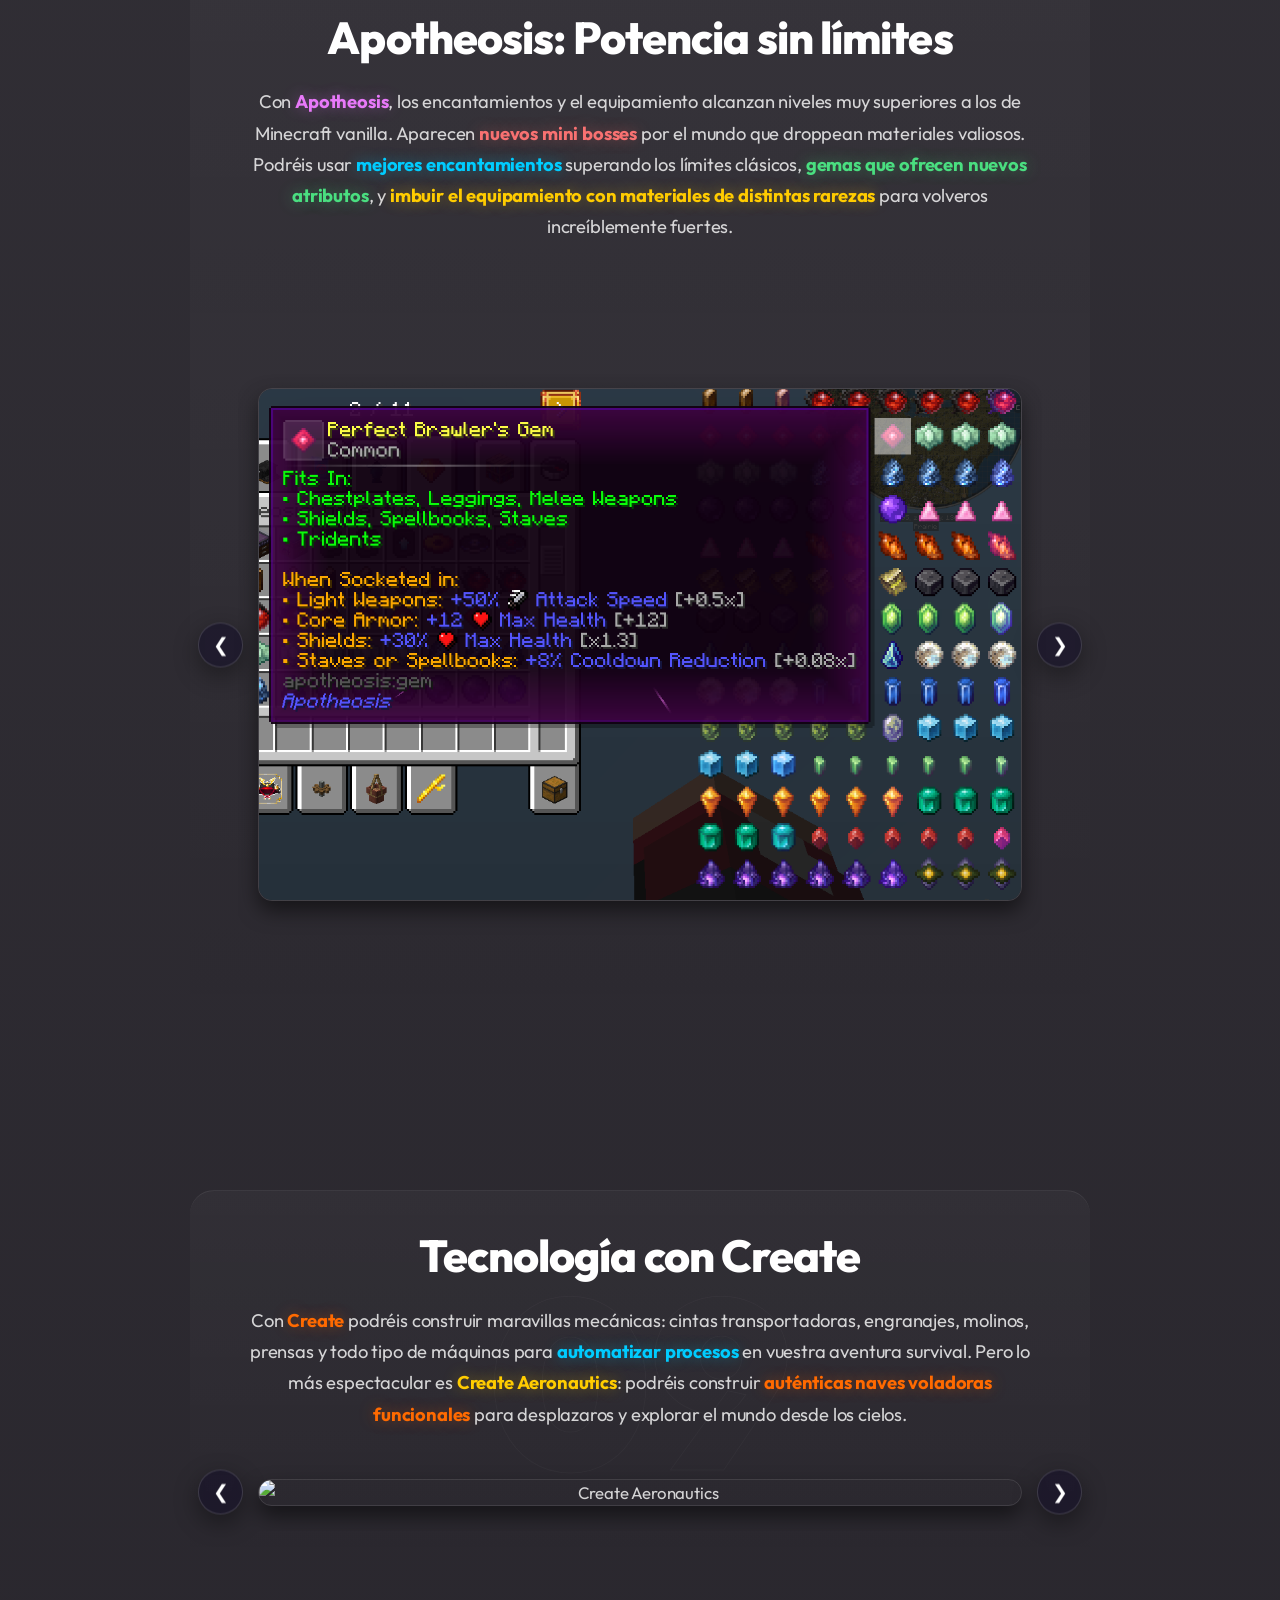
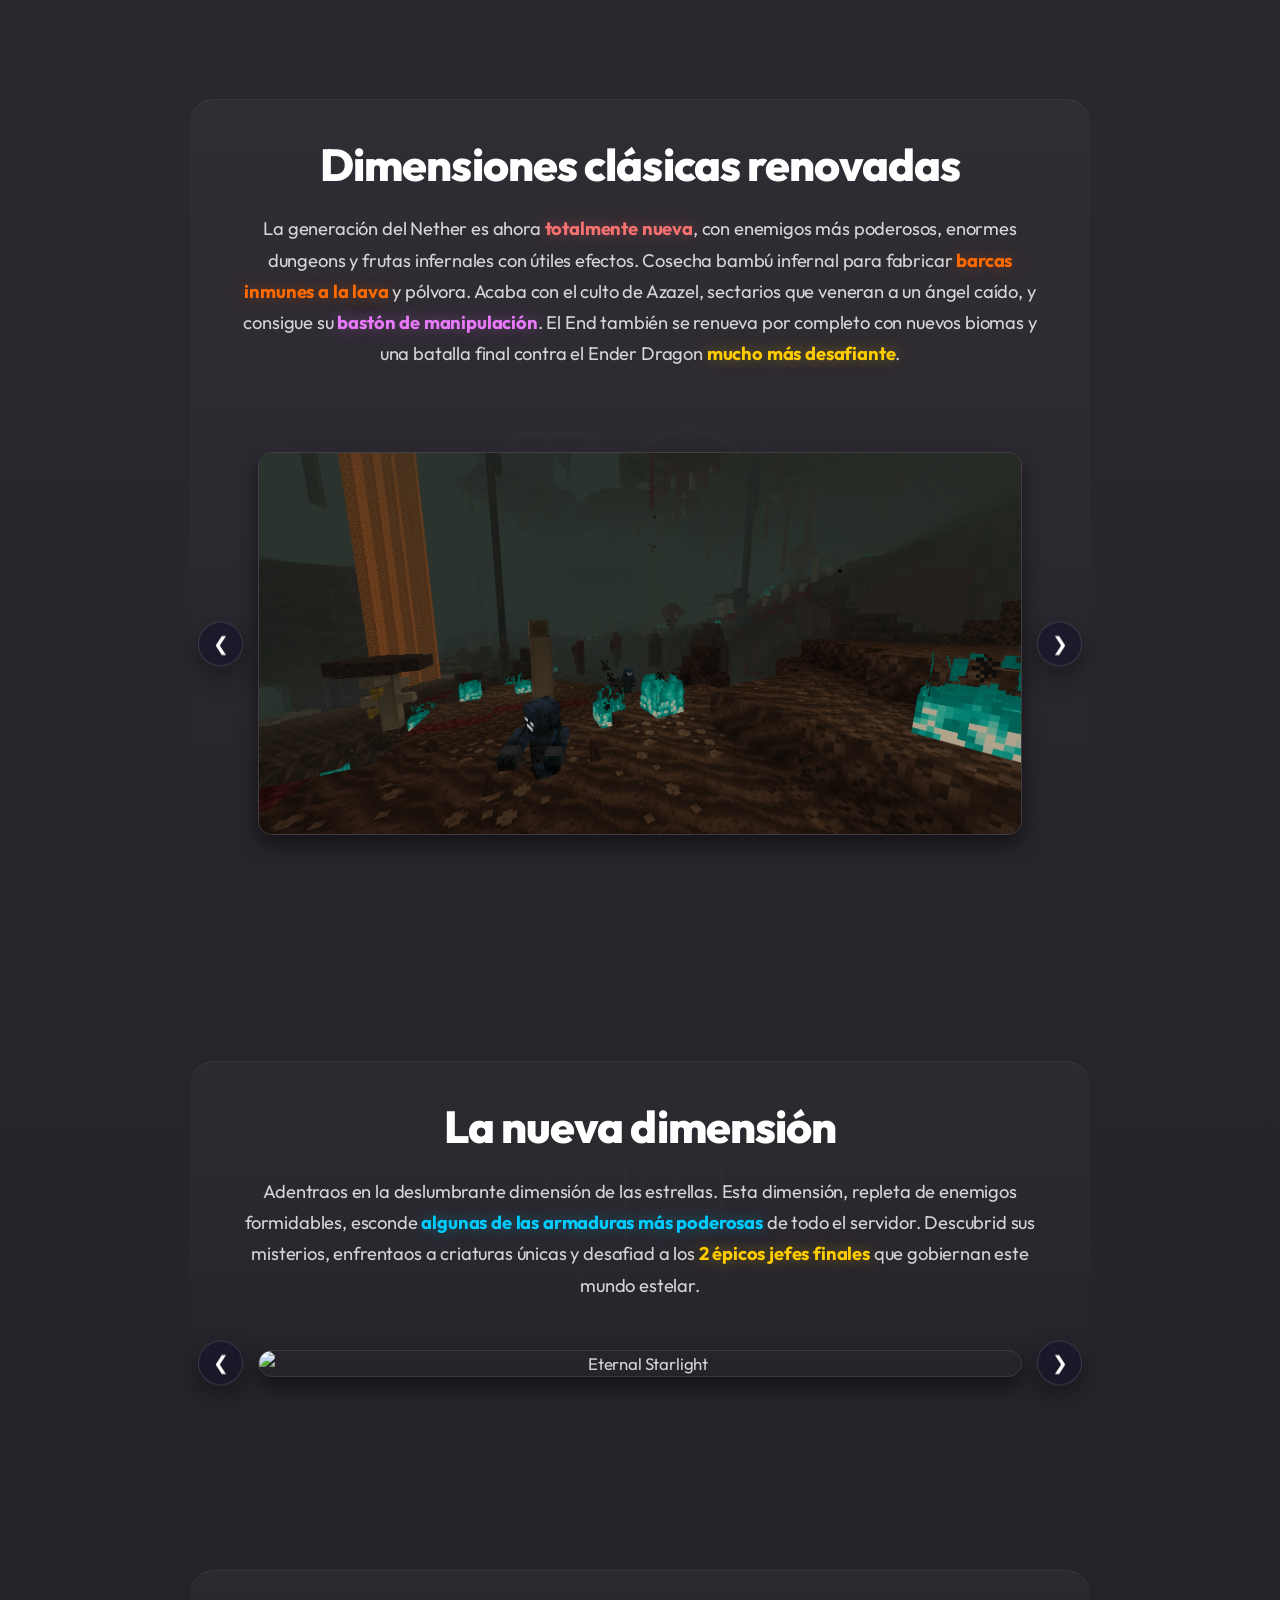
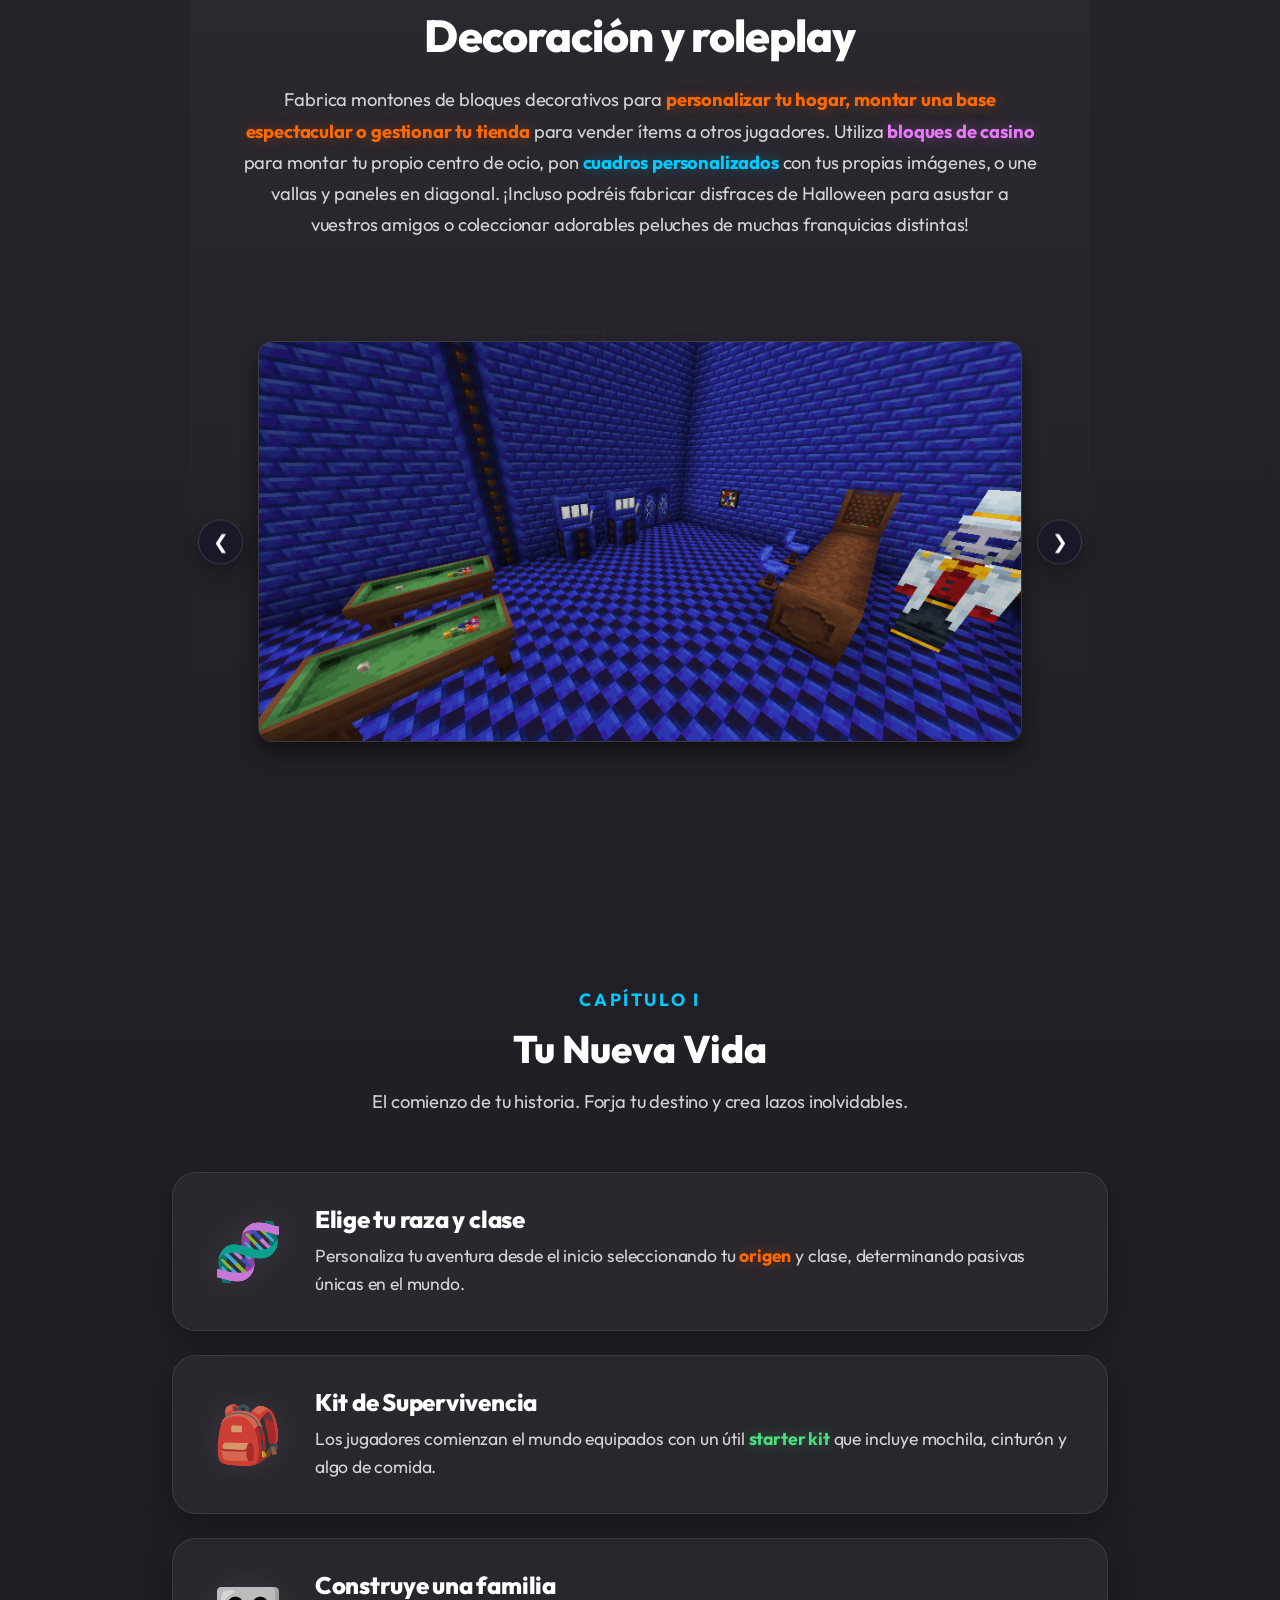
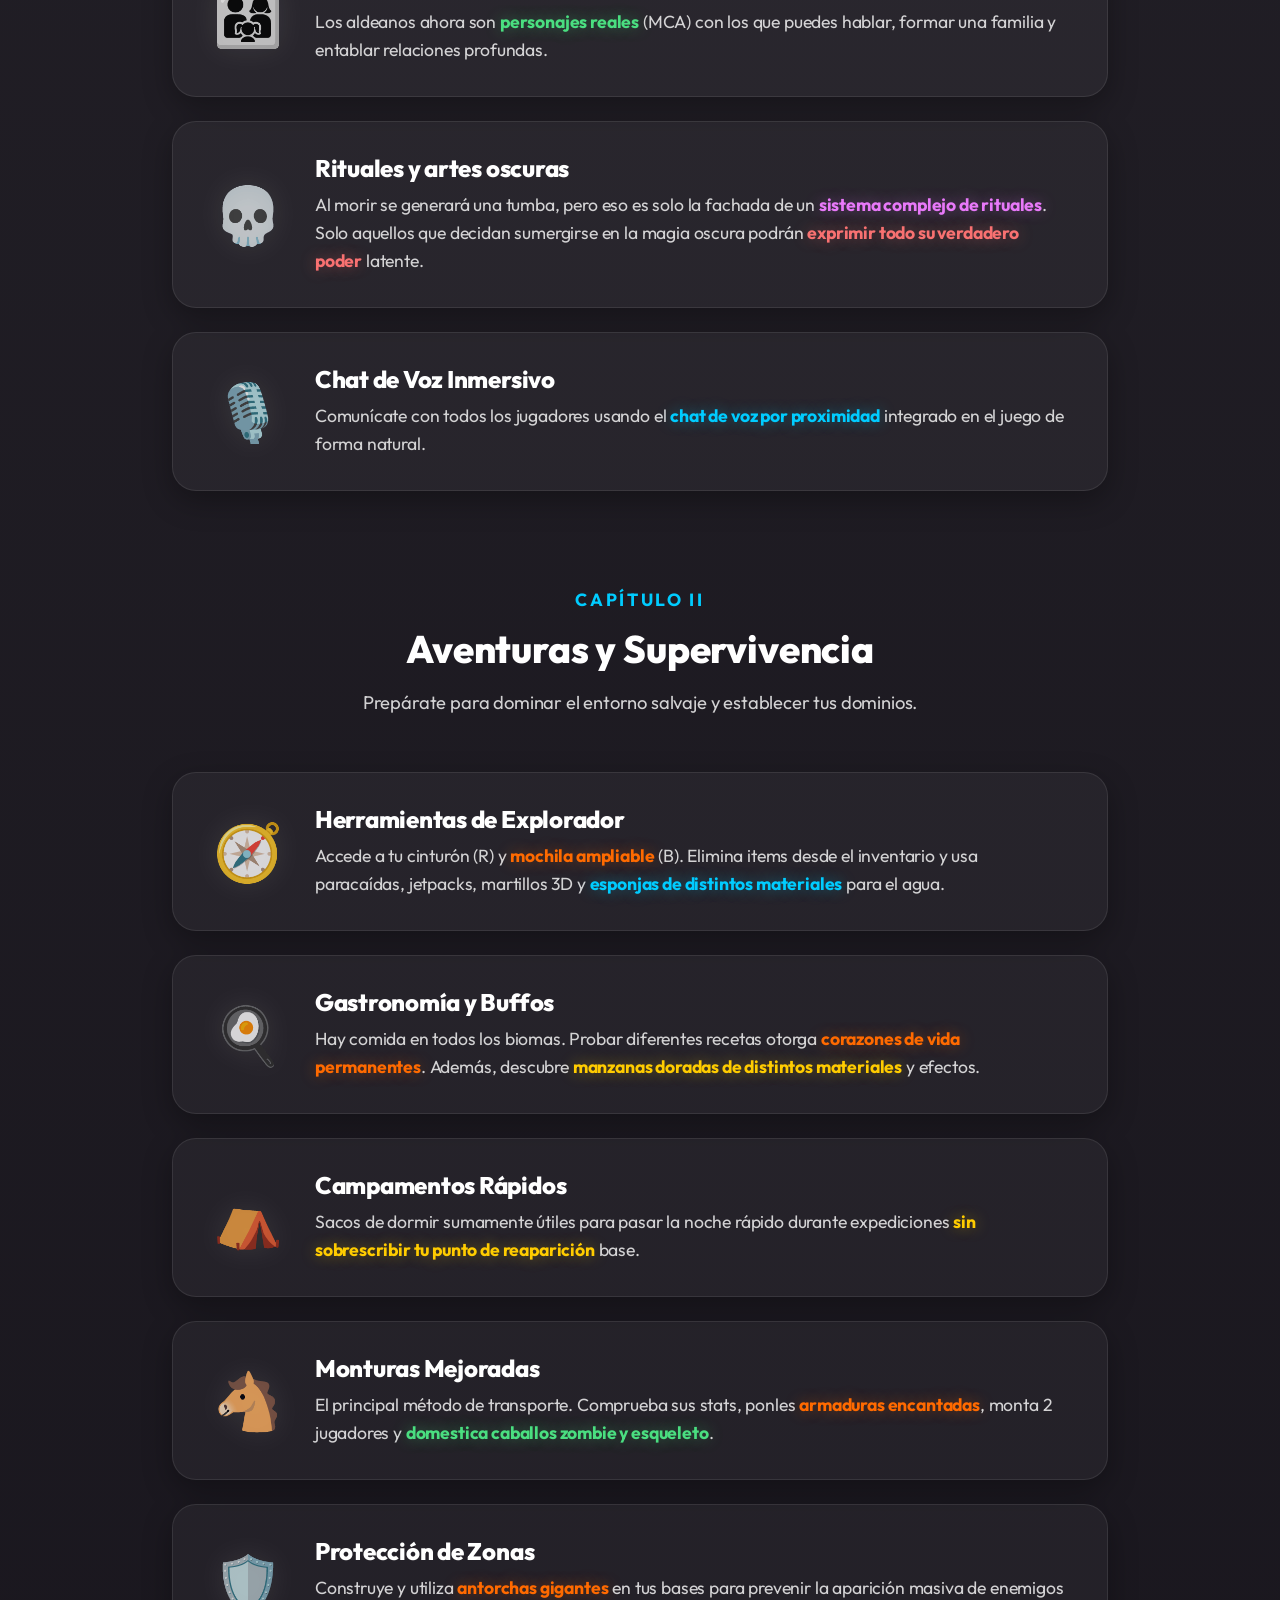
==== commit f99c880e: "Fix Iron's Spellbooks highlight color and update index.html stage banner" ====
--- a/caracteristicas.html
+++ b/caracteristicas.html
@@ -126,7 +126,7 @@
                                     de Azazel</span> está prohibido hasta la etapa 2.</div>
                             <div class="stage-feature-item">Alcanzar la última etapa de <span
                                     class="highlight-orange">Apotheosis</span> está prohibido hasta la etapa 2.</div>
-                            <div class="stage-feature-item">Matar a los bosses de <span class="highlight-blue">Iron's
+                            <div class="stage-feature-item">Matar a los bosses de <span class="highlight-violet">Iron's
                                     Spellbooks</span> está prohibido hasta la etapa 2.</div>
                             <div class="stage-feature-item">Los mobs de <span class="highlight-red">Born in Chaos</span>
                                 entre otros están deshabilitados para un inicio más suave.</div>
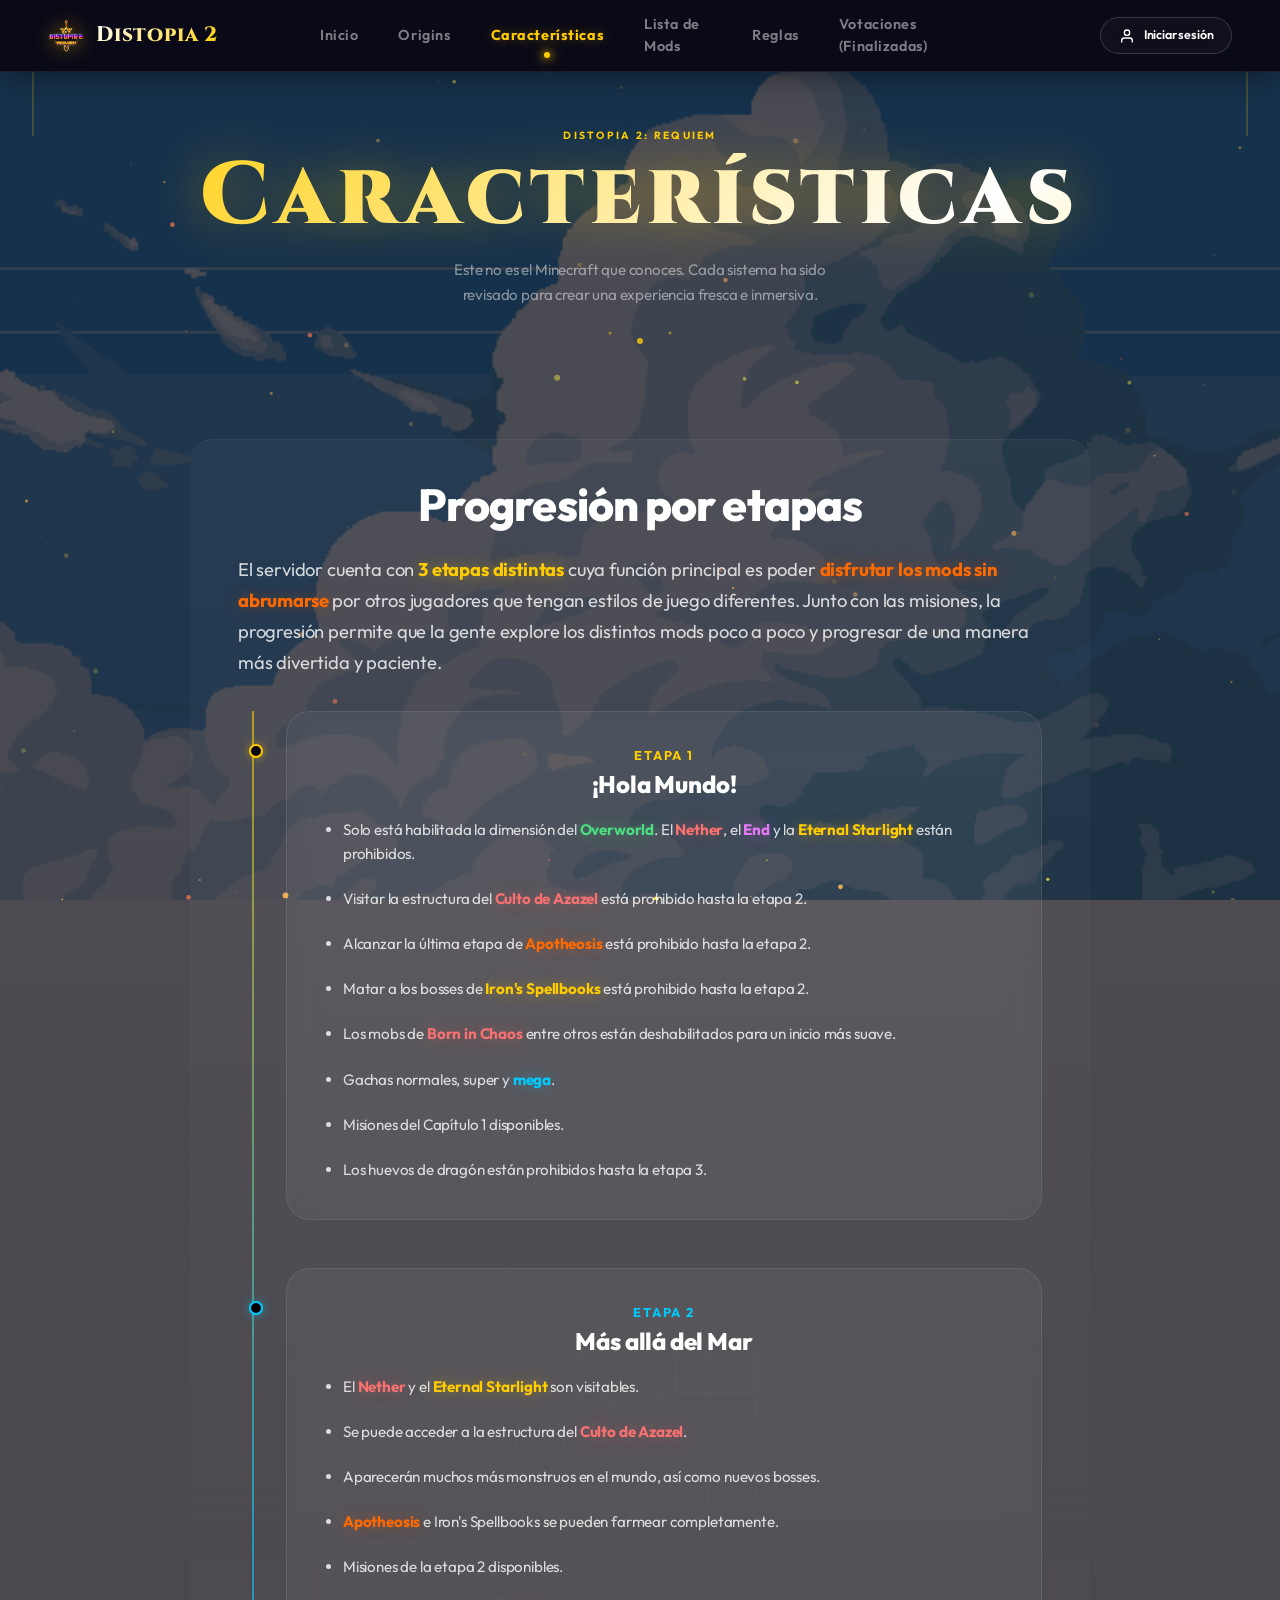
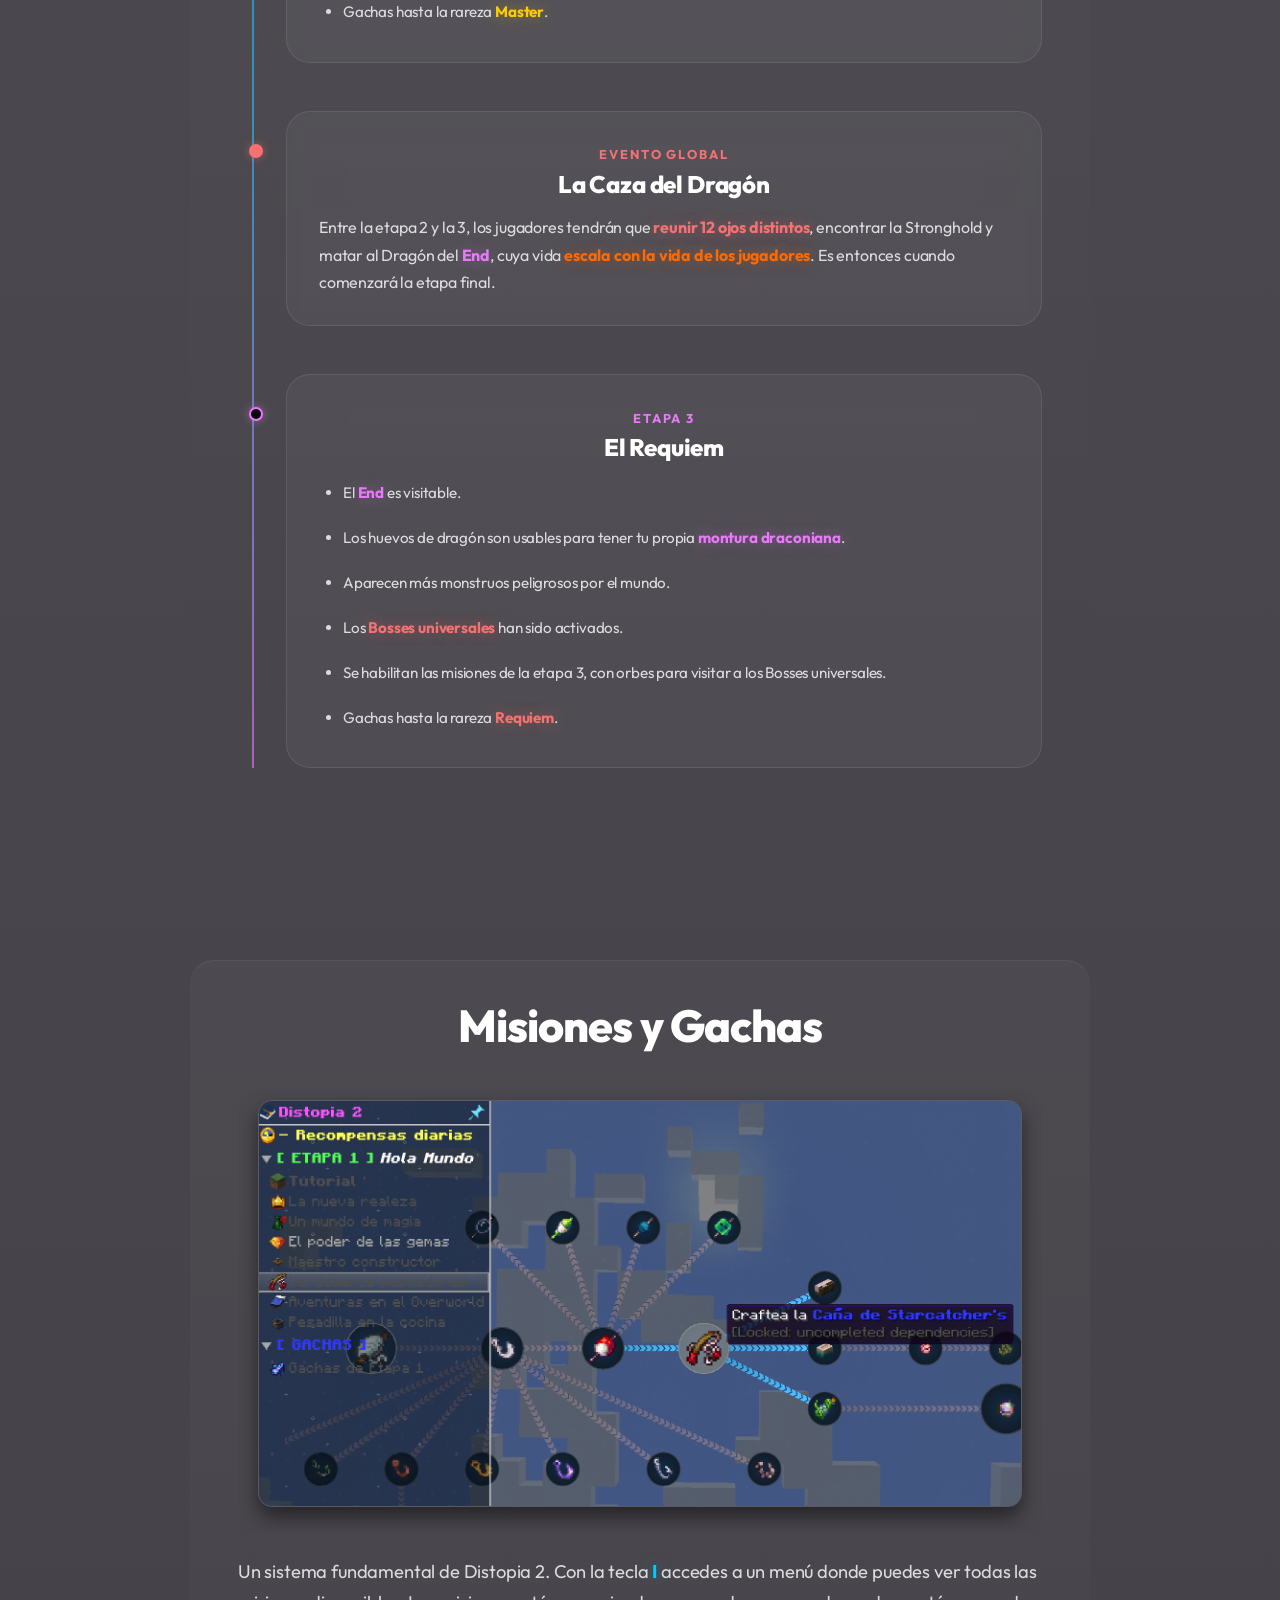
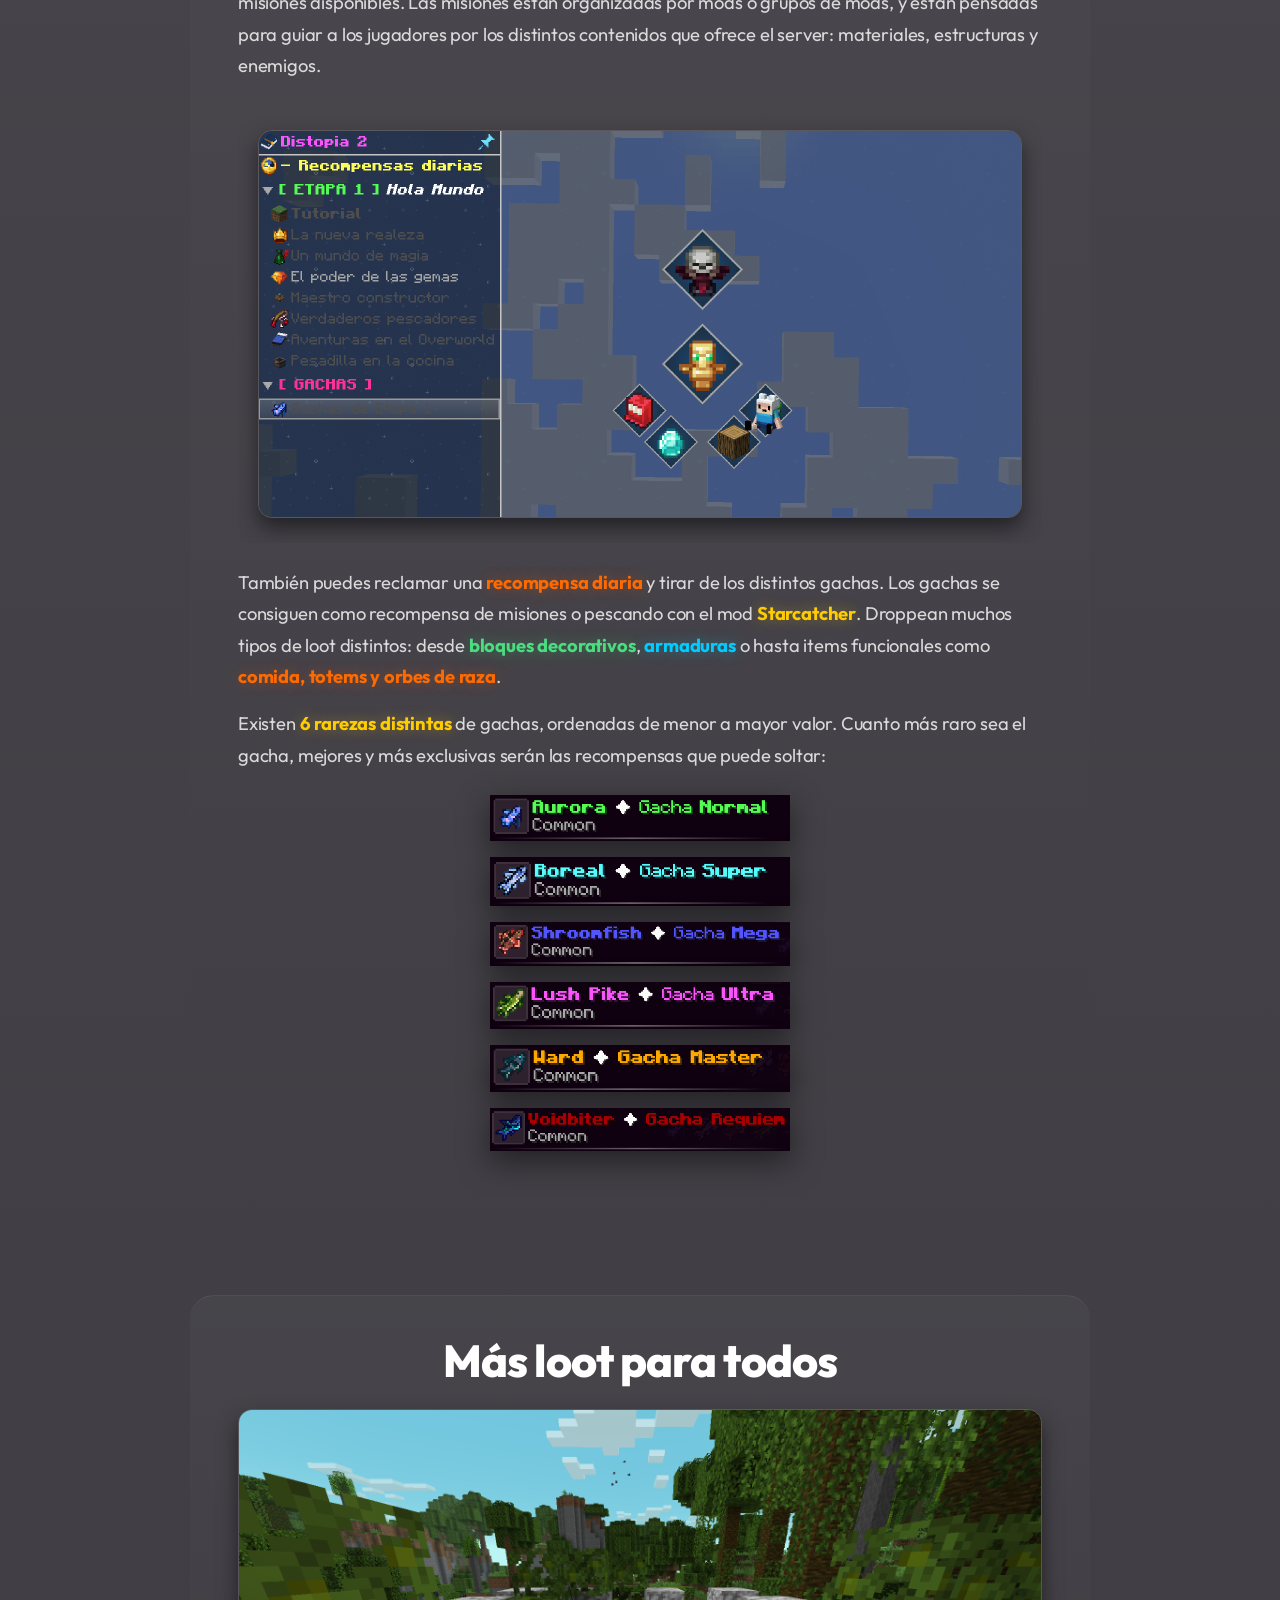
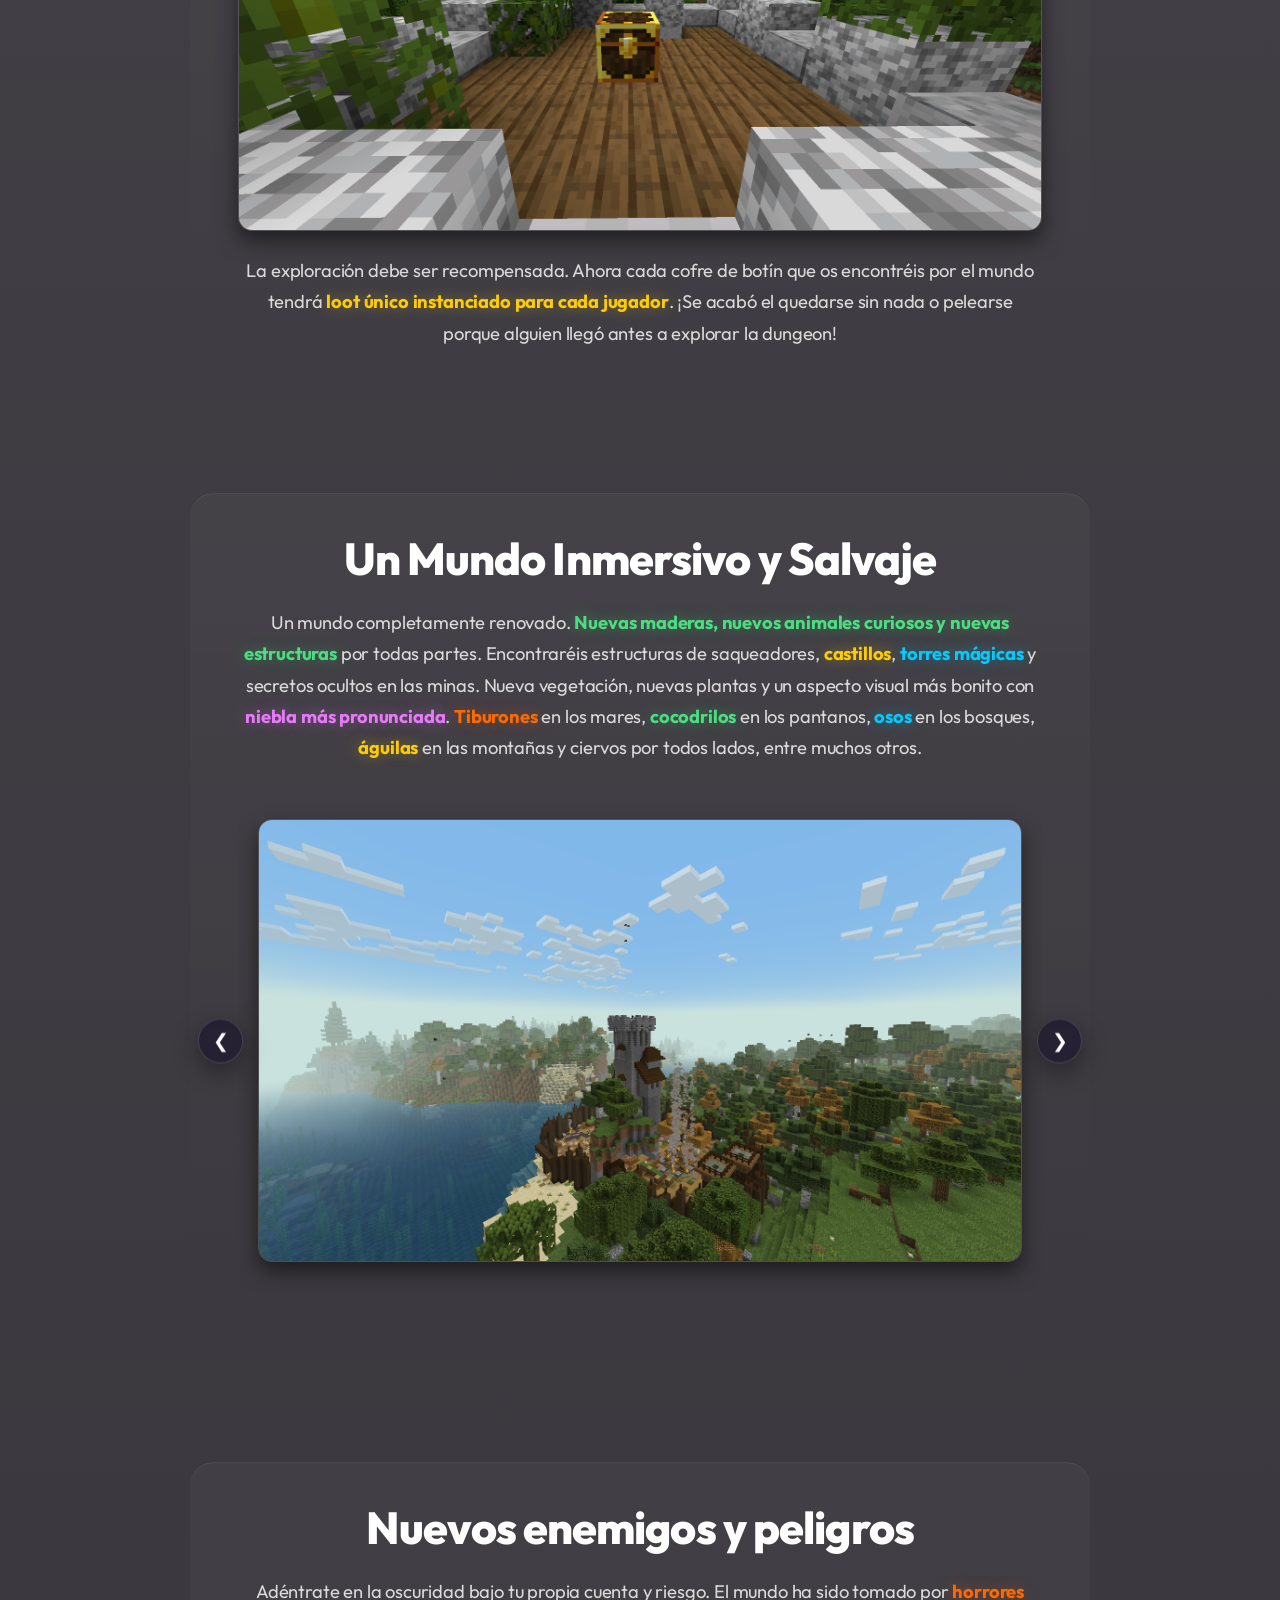
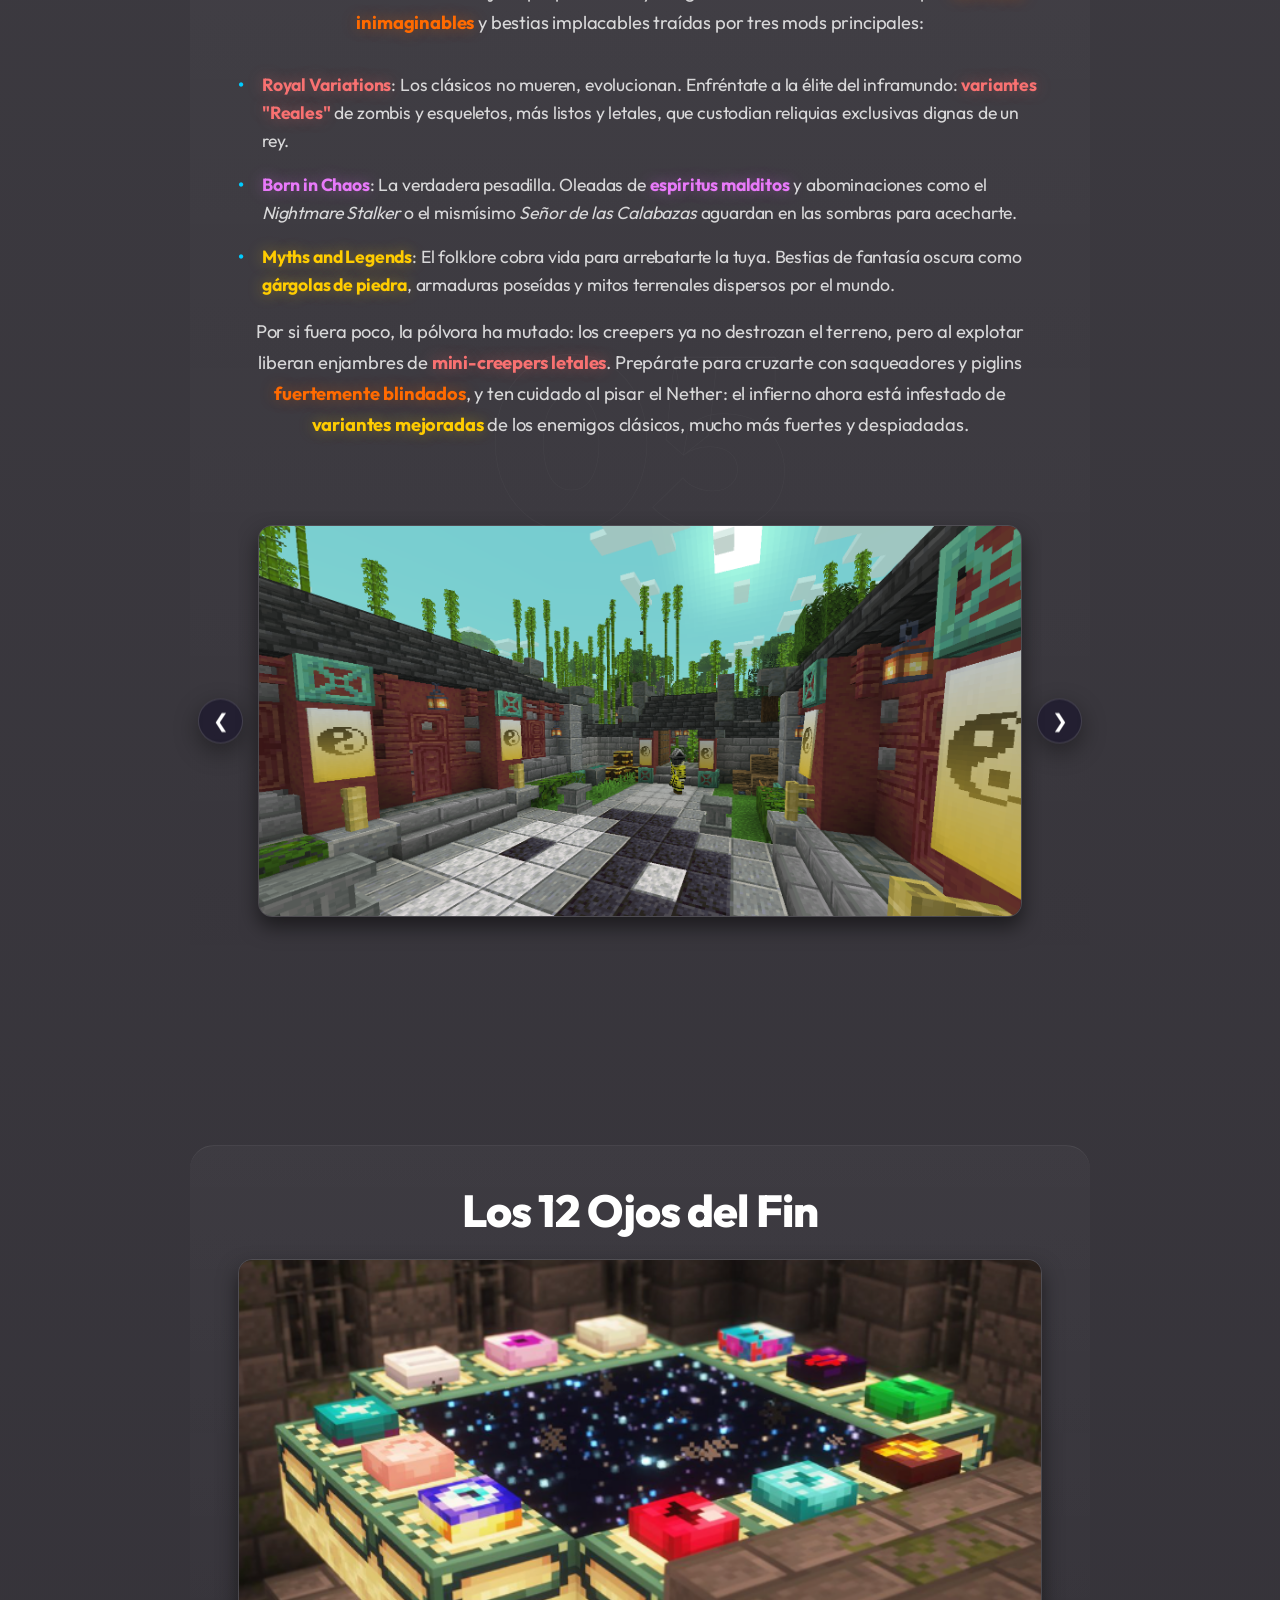
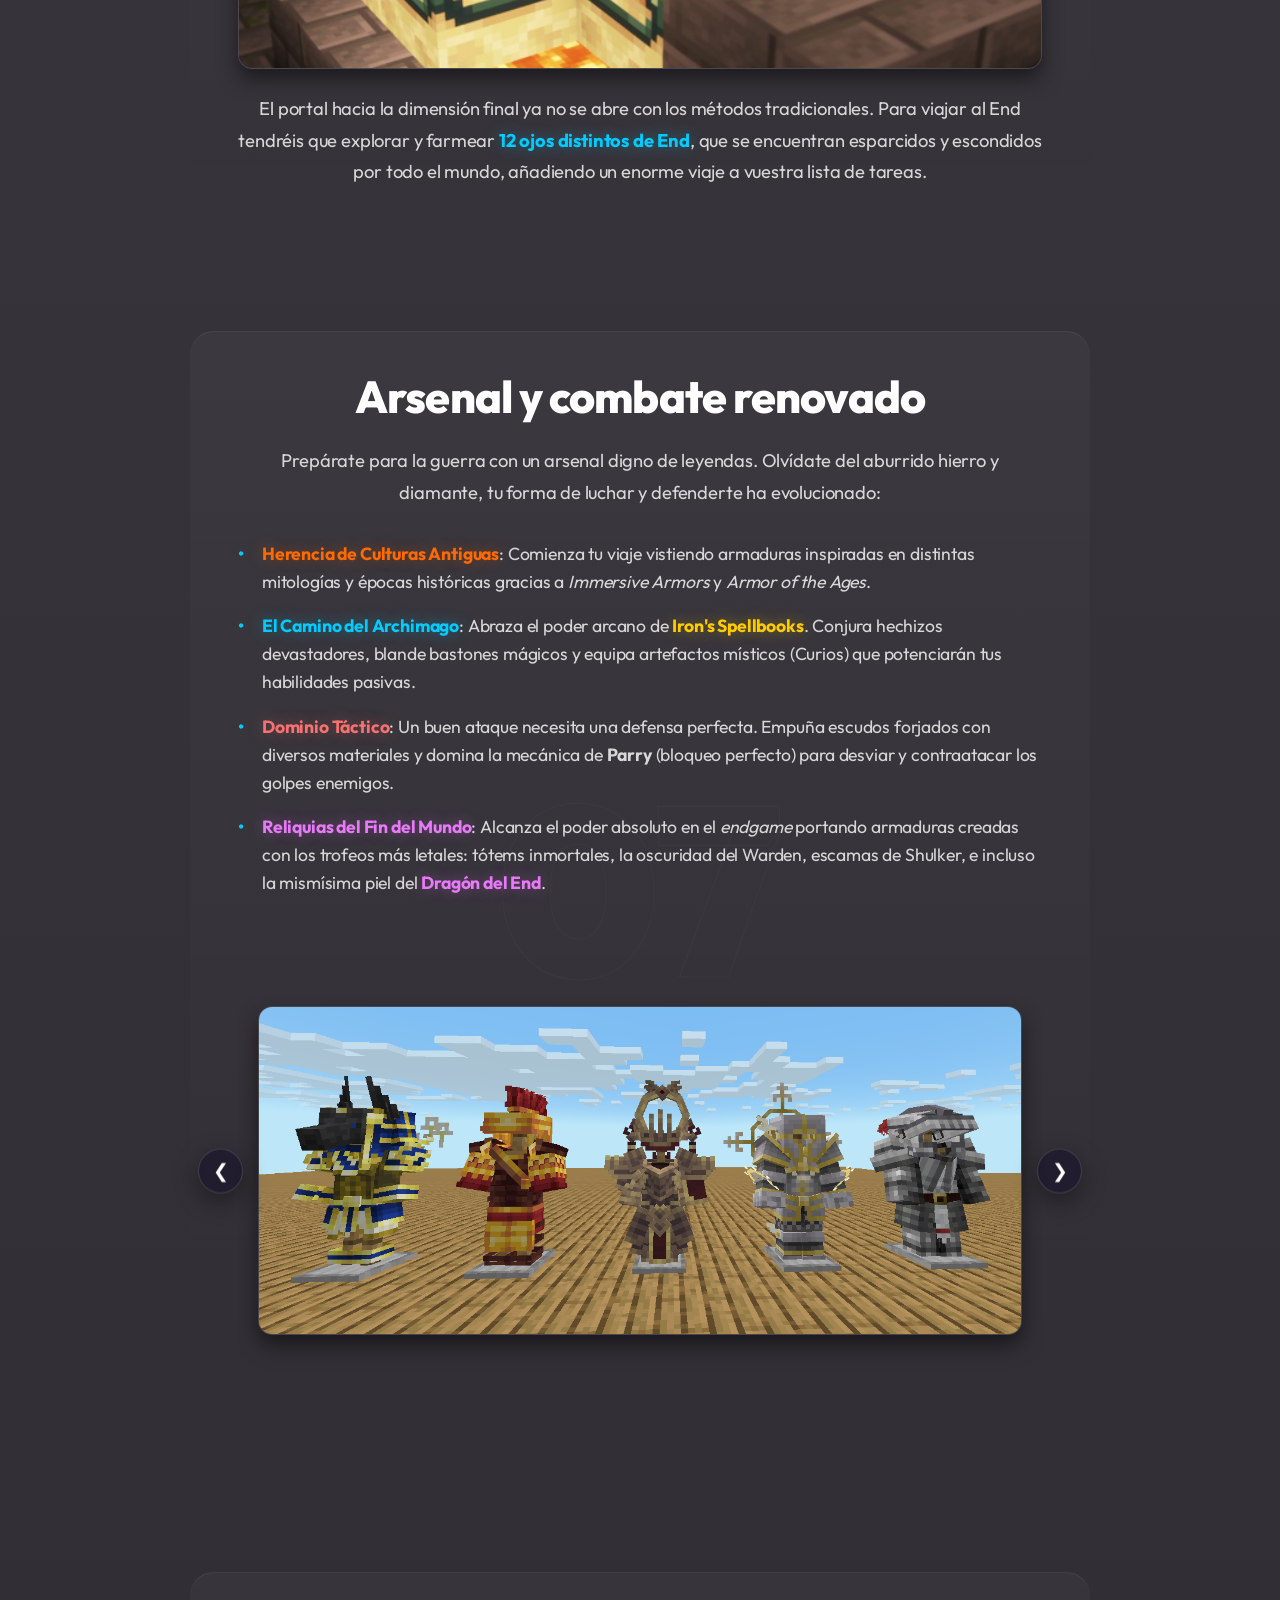
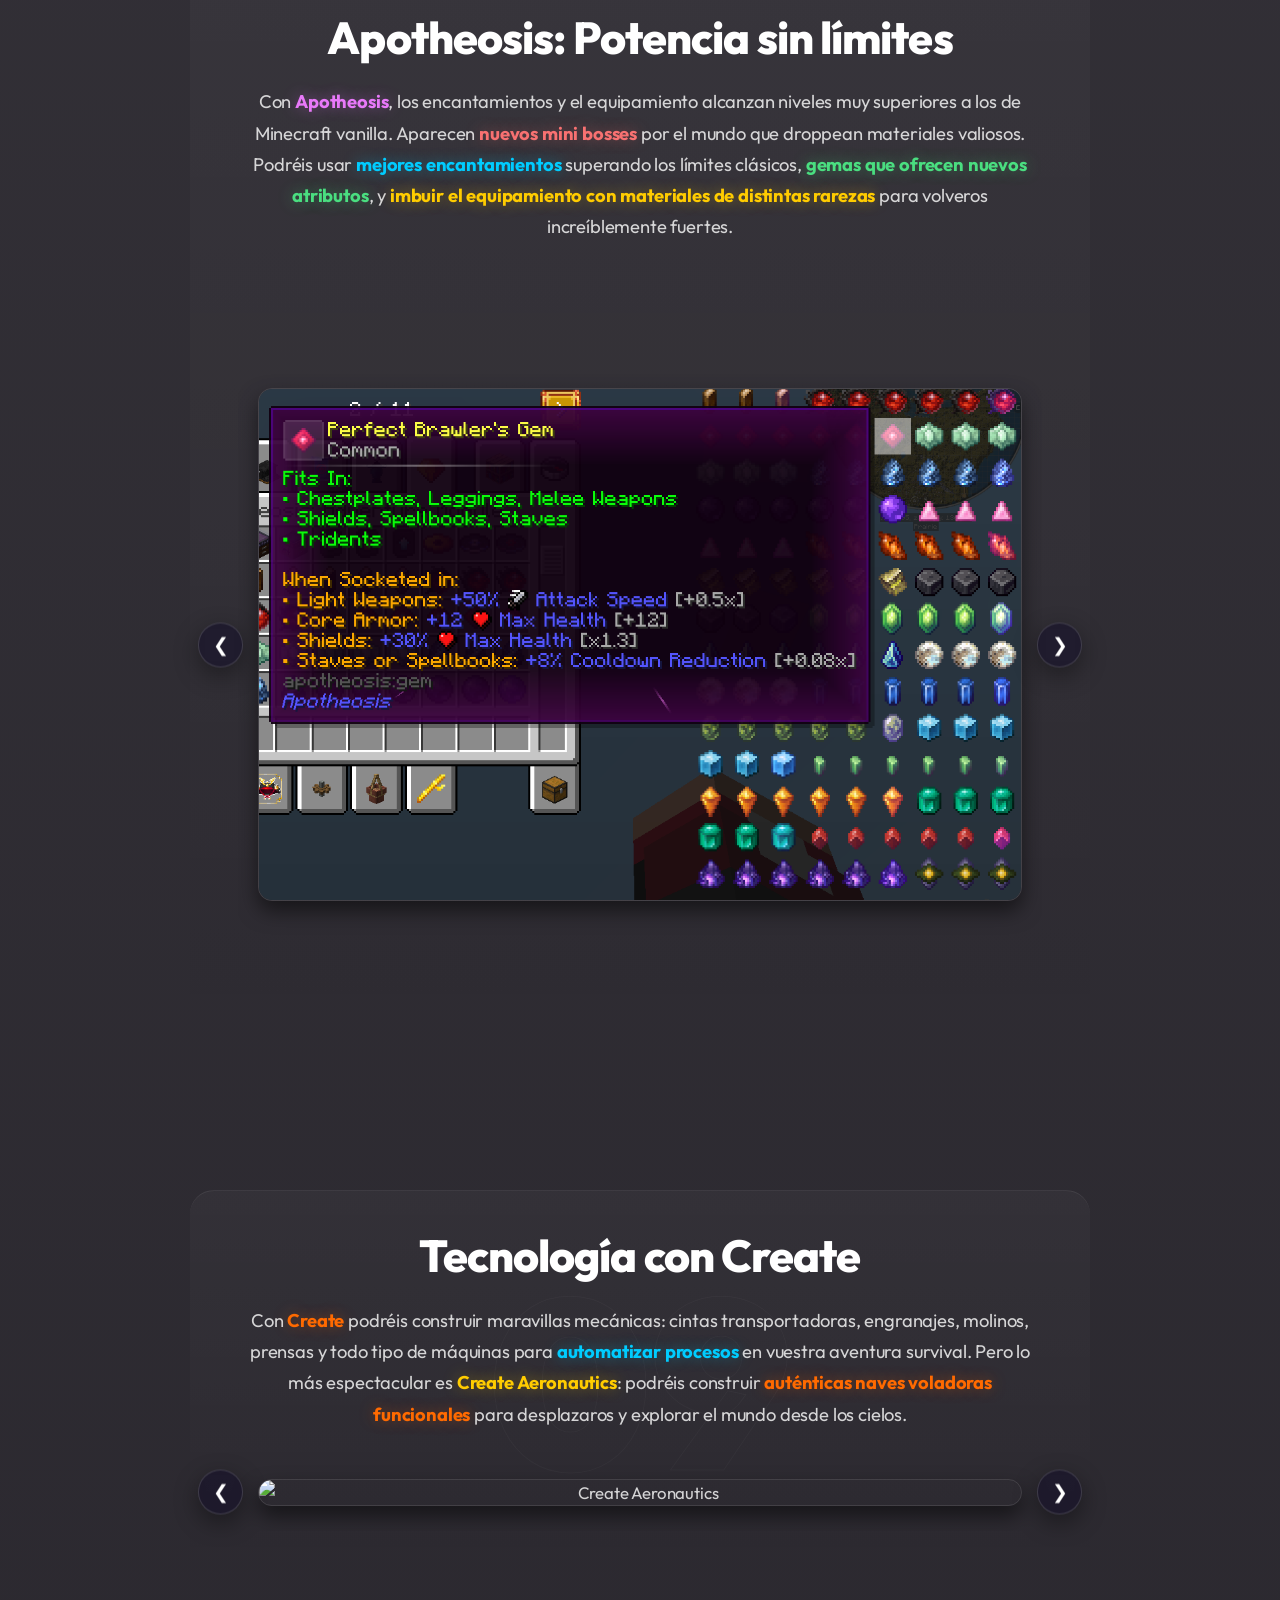
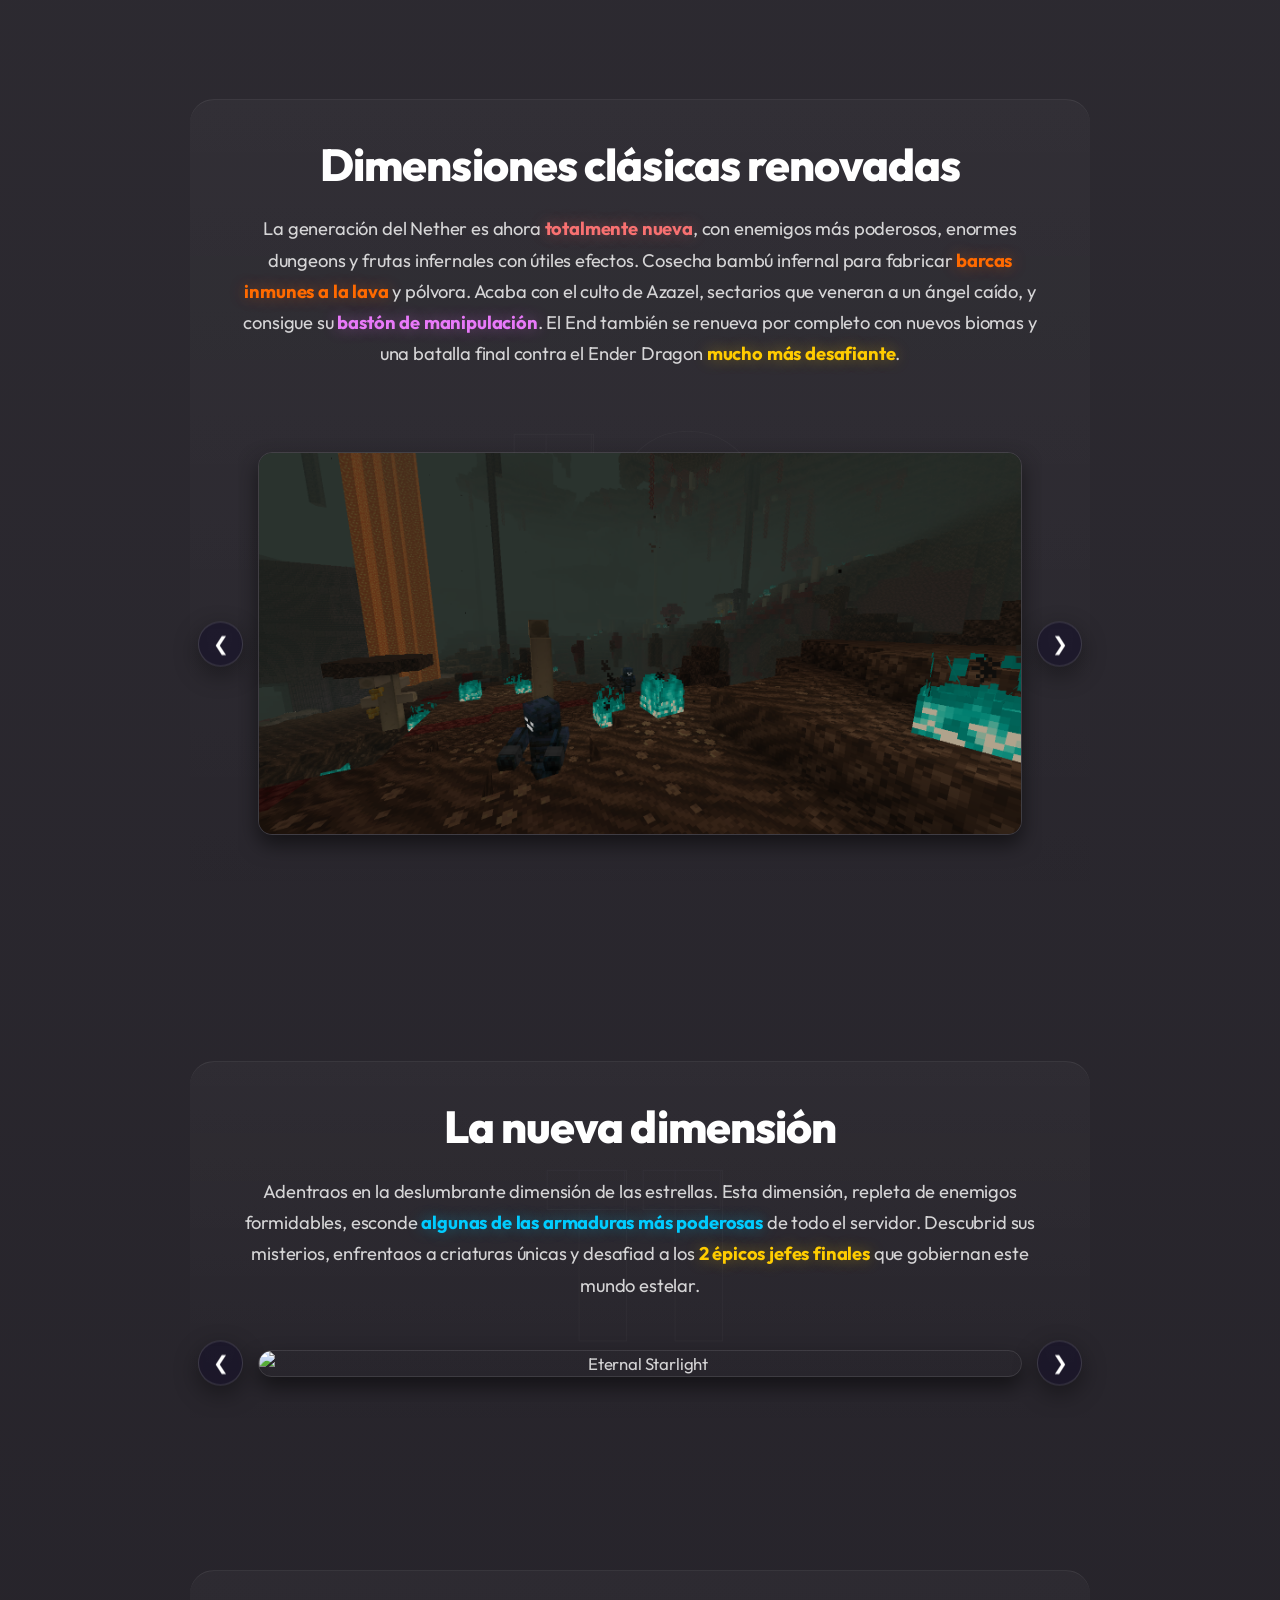
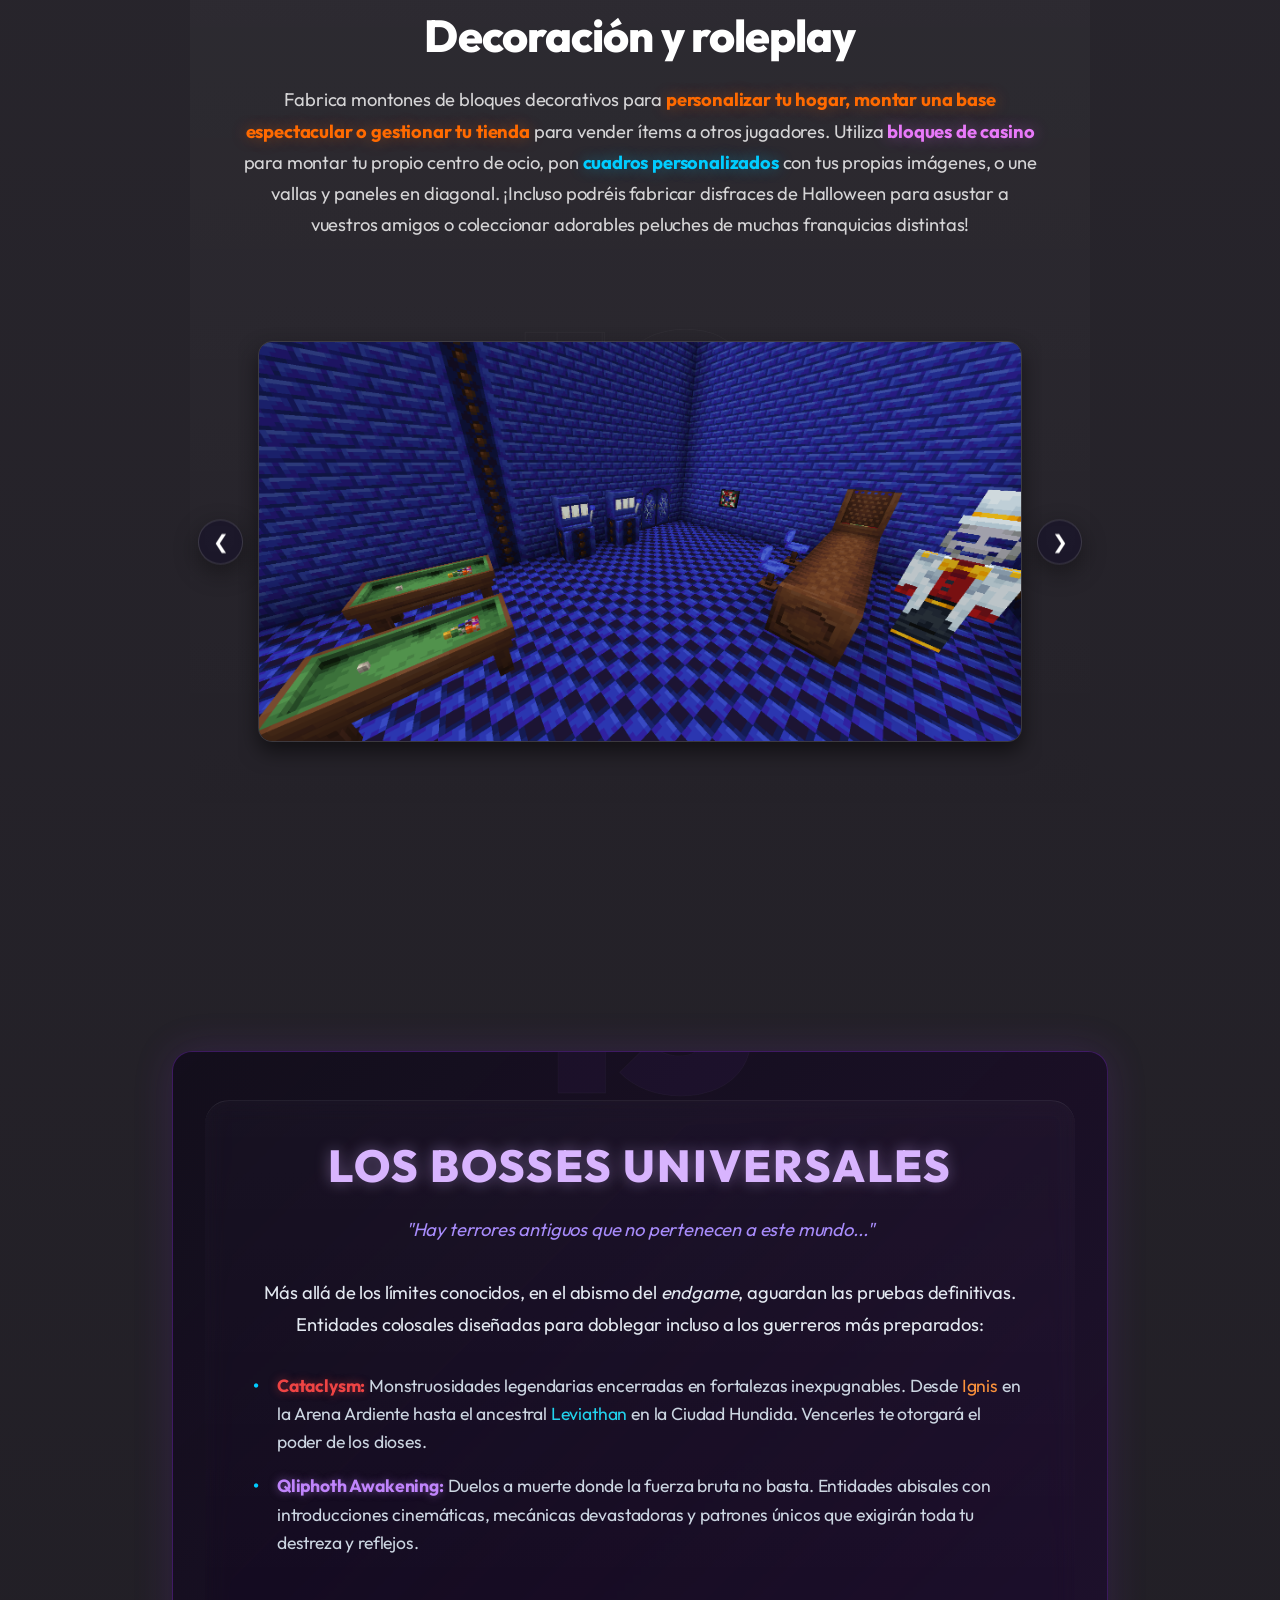
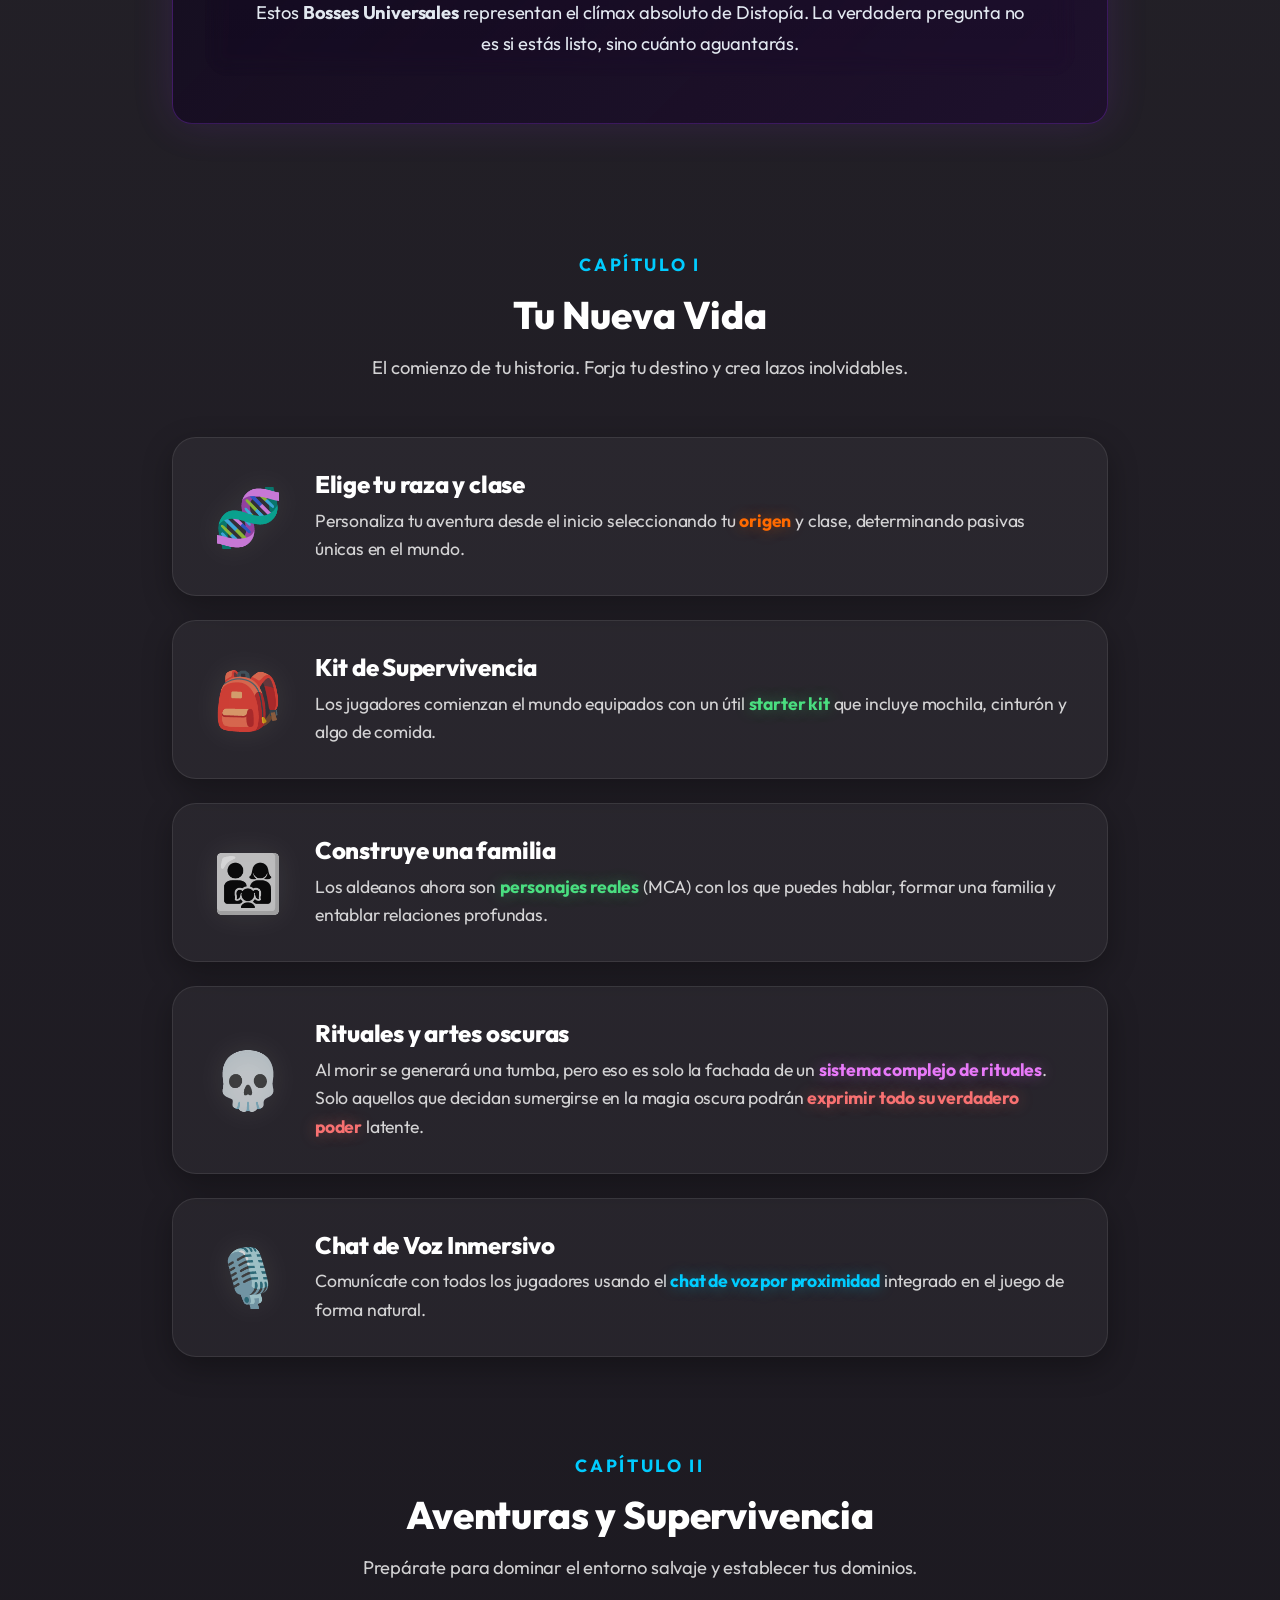
==== commit 1e4b028d: "Add new mysterious feature section for Bosses Universales (Cataclysm & Qliphoth Awakening)" ====
--- a/caracteristicas.html
+++ b/caracteristicas.html
@@ -527,6 +527,23 @@
             </div>
         </div>
 
+        <!-- ═══════════════════════════════════════════════════════════
+             Feature 13: Bosses Universales
+        ═══════════════════════════════════════════════════════════ -->
+        <div class="feature-centered" style="background: linear-gradient(135deg, rgba(15,10,25,0.8) 0%, rgba(30,15,45,0.9) 100%); border: 1px solid rgba(147,51,234,0.3); box-shadow: 0 0 40px rgba(147,51,234,0.15); padding: 3rem 2rem; border-radius: 20px; position: relative; overflow: hidden; margin-top: 4rem;">
+            <div class="fc-number-bg" style="color: rgba(147, 51, 234, 0.05); font-size: 15rem; right: -2rem; top: -3rem; user-select: none;">13</div>
+            <div class="fc-content" style="position: relative; z-index: 2;">
+                <h2 class="fc-title" style="color: #d8b4fe; text-shadow: 0 0 15px rgba(216, 180, 254, 0.4); text-transform: uppercase; letter-spacing: 2px;">Los Bosses Universales</h2>
+                <p class="fc-desc" style="font-style: italic; color: #a78bfa; margin-bottom: 2rem;">"Hay terrores antiguos que no pertenecen a este mundo..."</p>
+                <p class="fc-desc" style="color: #e2e8f0;">Más allá de los límites conocidos, en el abismo del <em>endgame</em>, aguardan las pruebas definitivas. Entidades colosales diseñadas para doblegar incluso a los guerreros más preparados:</p>
+                <ul class="fc-list" style="color: #cbd5e1;">
+                    <li><strong style="color: #ef4444; text-shadow: 0 0 8px rgba(239,68,68,0.5);">Cataclysm:</strong> Monstruosidades legendarias encerradas en fortalezas inexpugnables. Desde <span style="color: #fb923c;">Ignis</span> en la Arena Ardiente hasta el ancestral <span style="color: #22d3ee;">Leviathan</span> en la Ciudad Hundida. Vencerles te otorgará el poder de los dioses.</li>
+                    <li><strong style="color: #c084fc; text-shadow: 0 0 8px rgba(192,132,252,0.5);">Qliphoth Awakening:</strong> Duelos a muerte donde la fuerza bruta no basta. Entidades abisales con introducciones cinemáticas, mecánicas devastadoras y patrones únicos que exigirán toda tu destreza y reflejos.</li>
+                </ul>
+                <p class="fc-desc" style="color: #e2e8f0; margin-top: 1.5rem;">Estos <strong>Bosses Universales</strong> representan el clímax absoluto de Distopía. La verdadera pregunta no es si estás listo, sino cuánto aguantarás.</p>
+            </div>
+        </div>
+
         <!-- STORY CHAPTERS (Secondary Features) -->
         <div class="story-chapters-container">
 
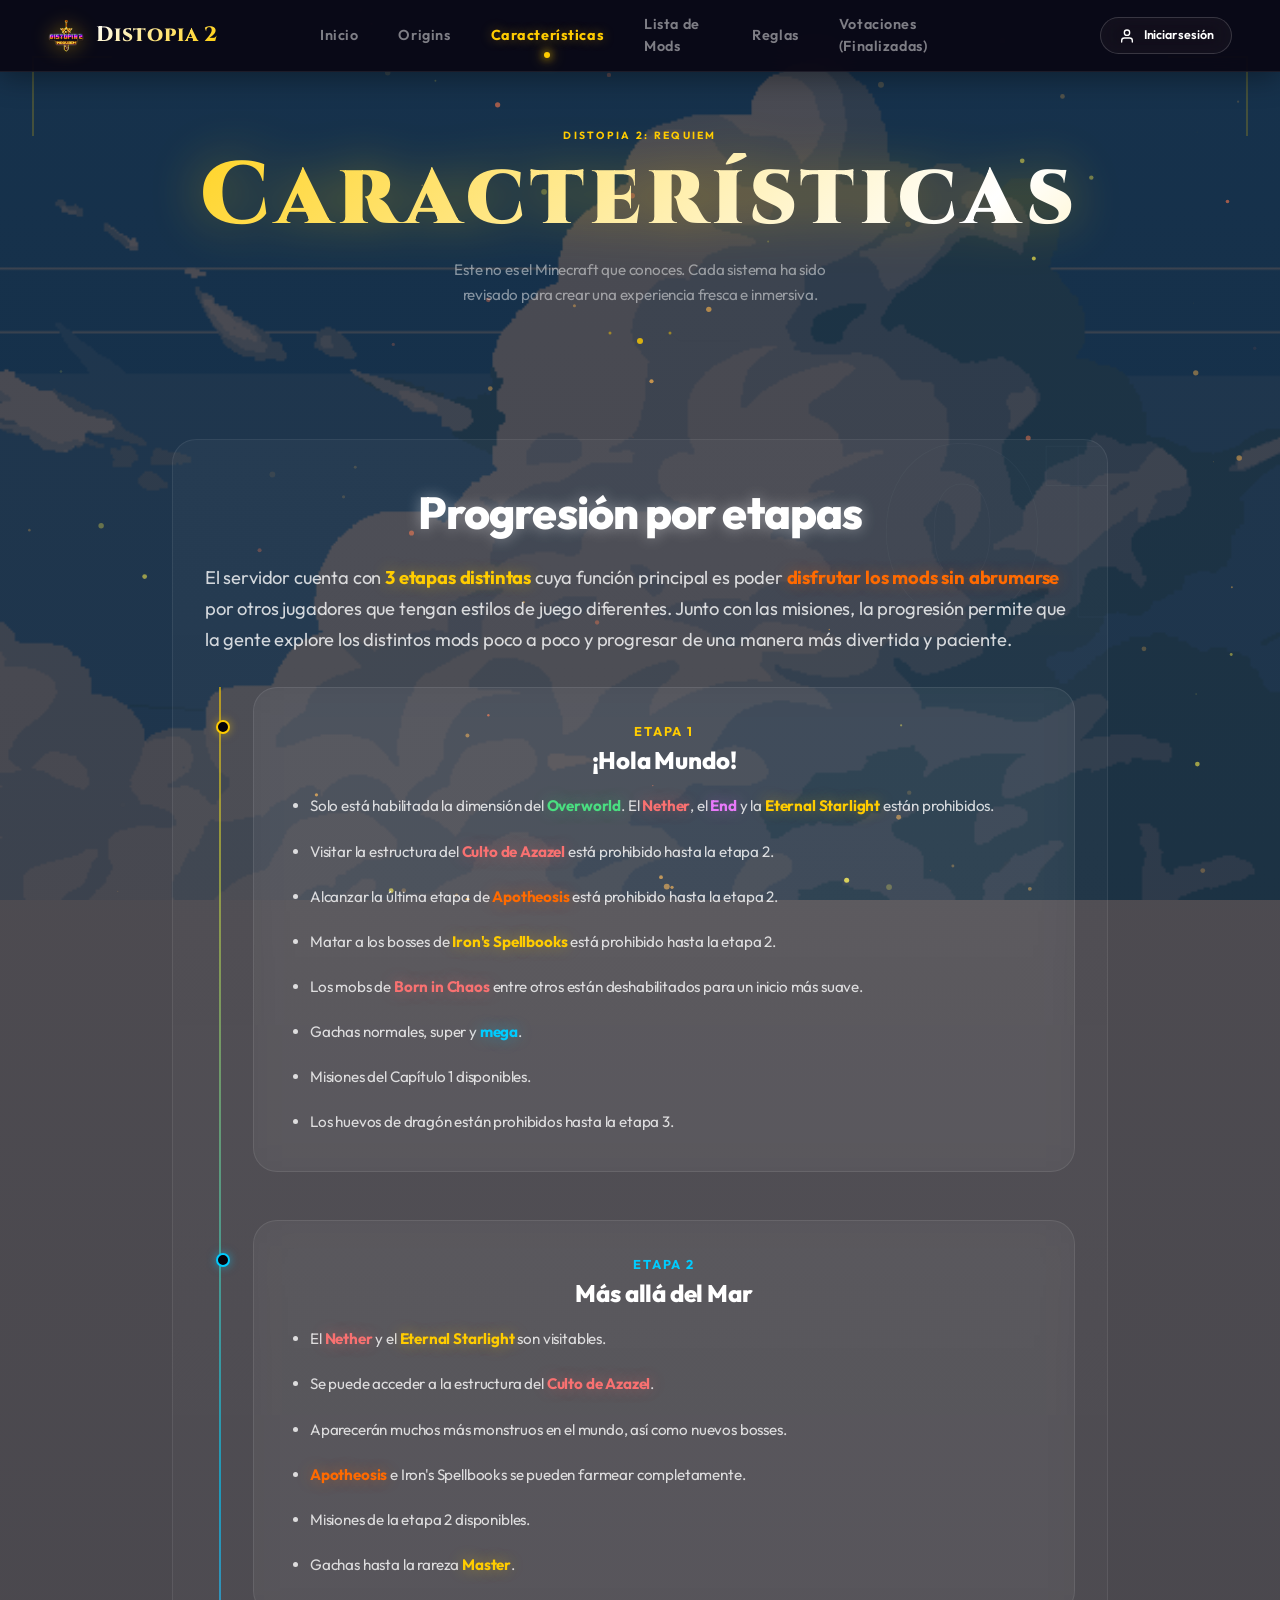
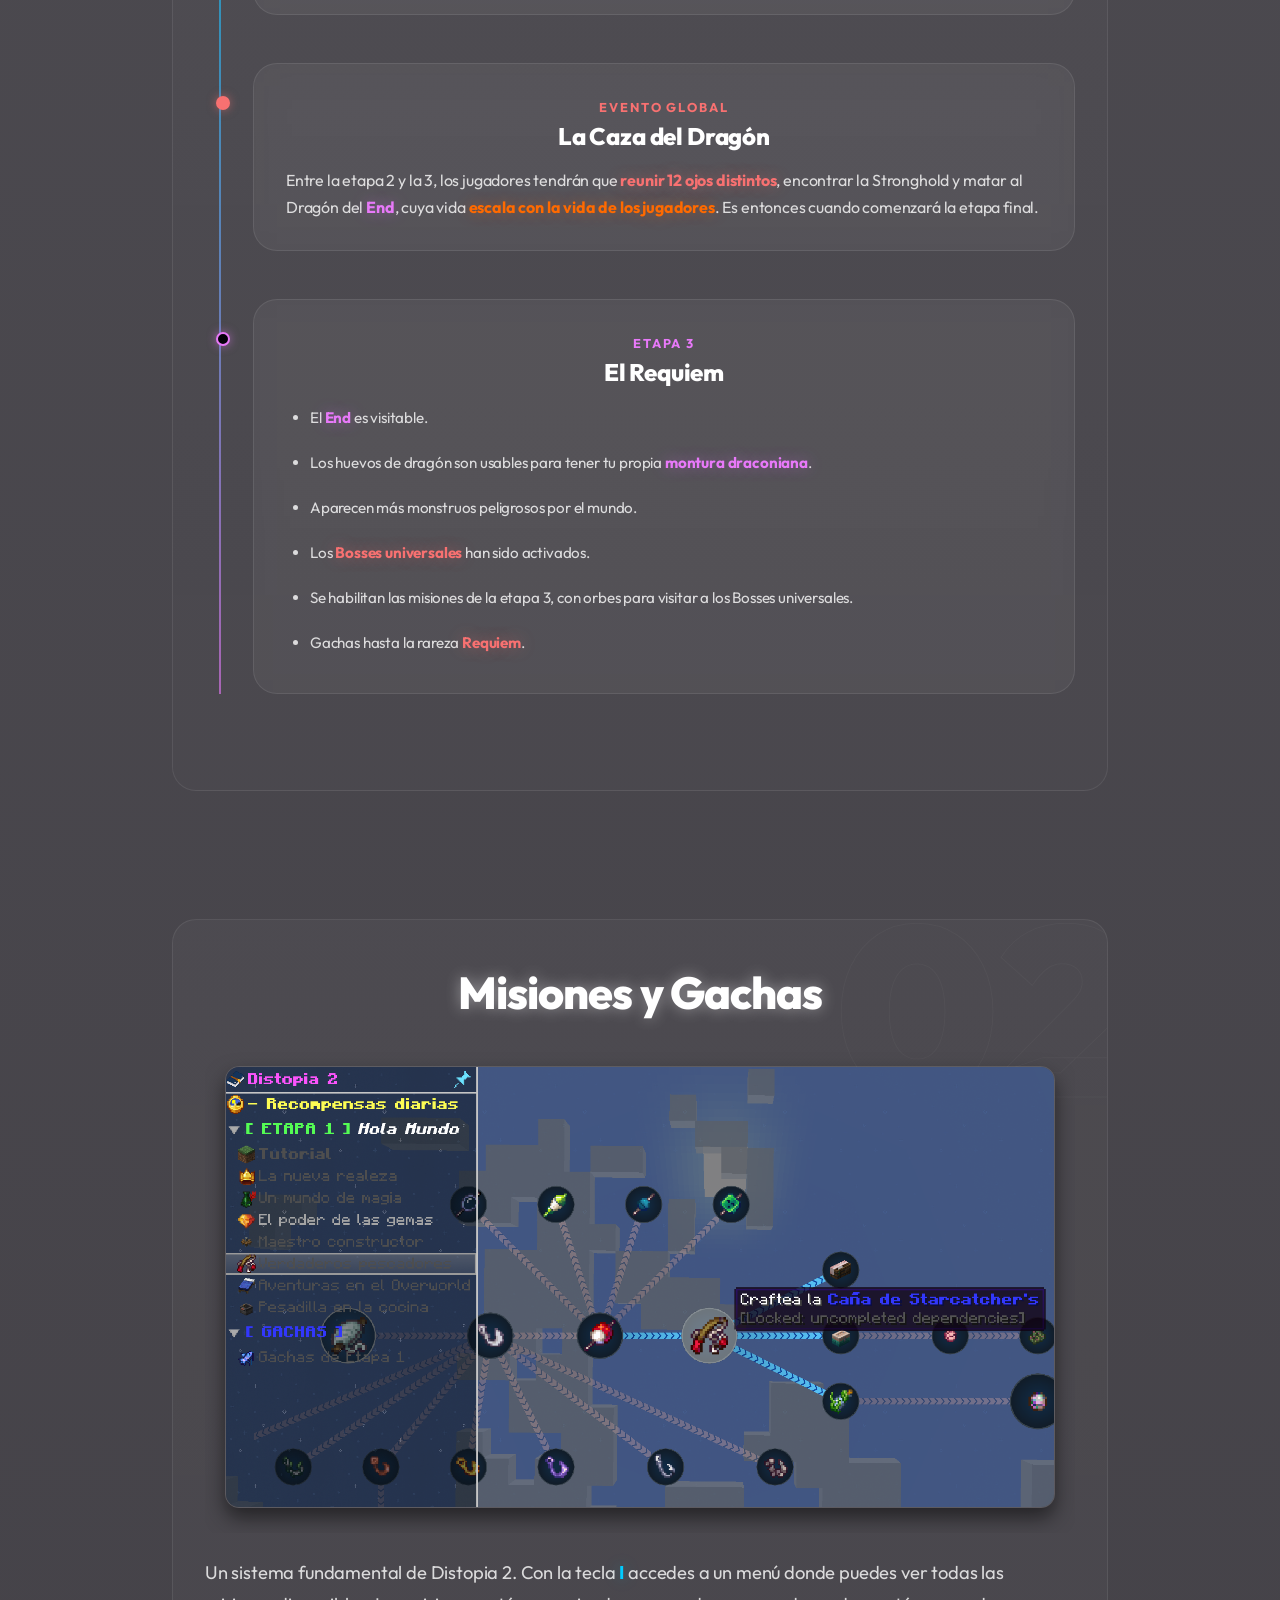
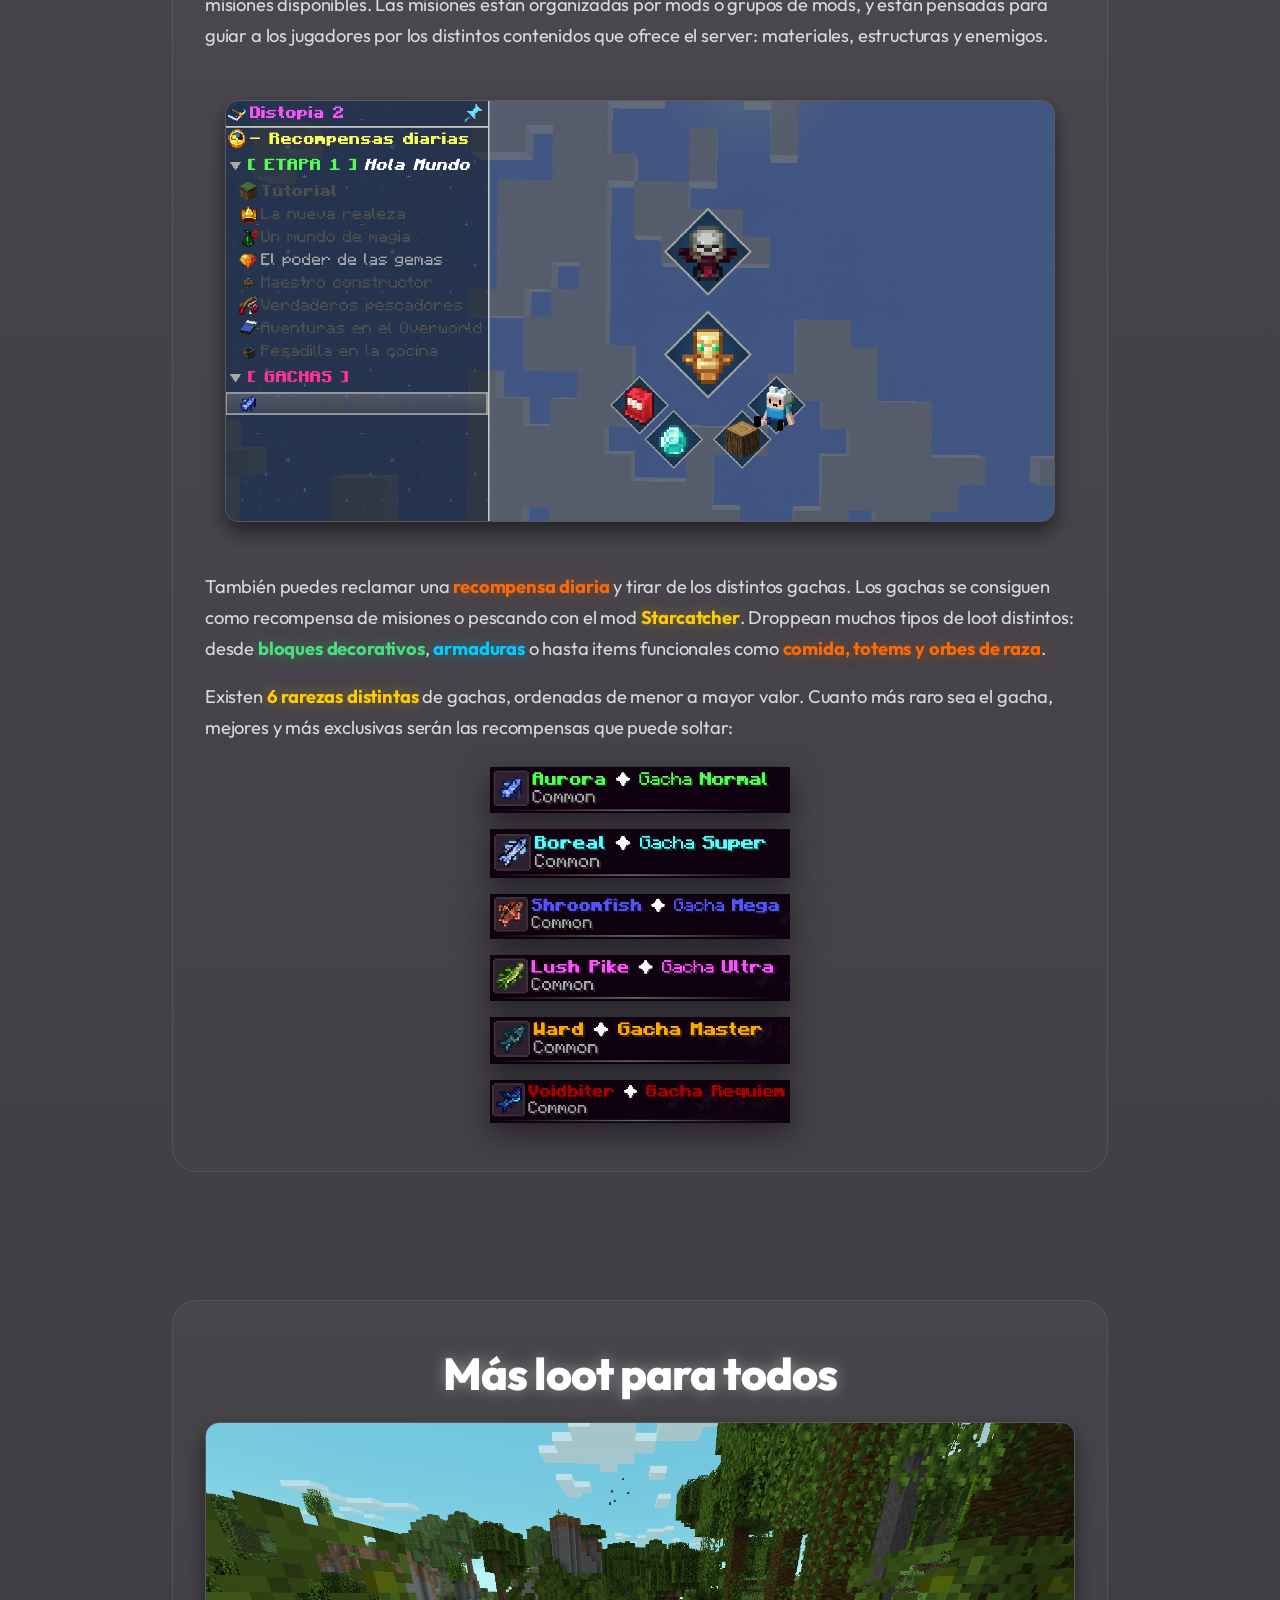
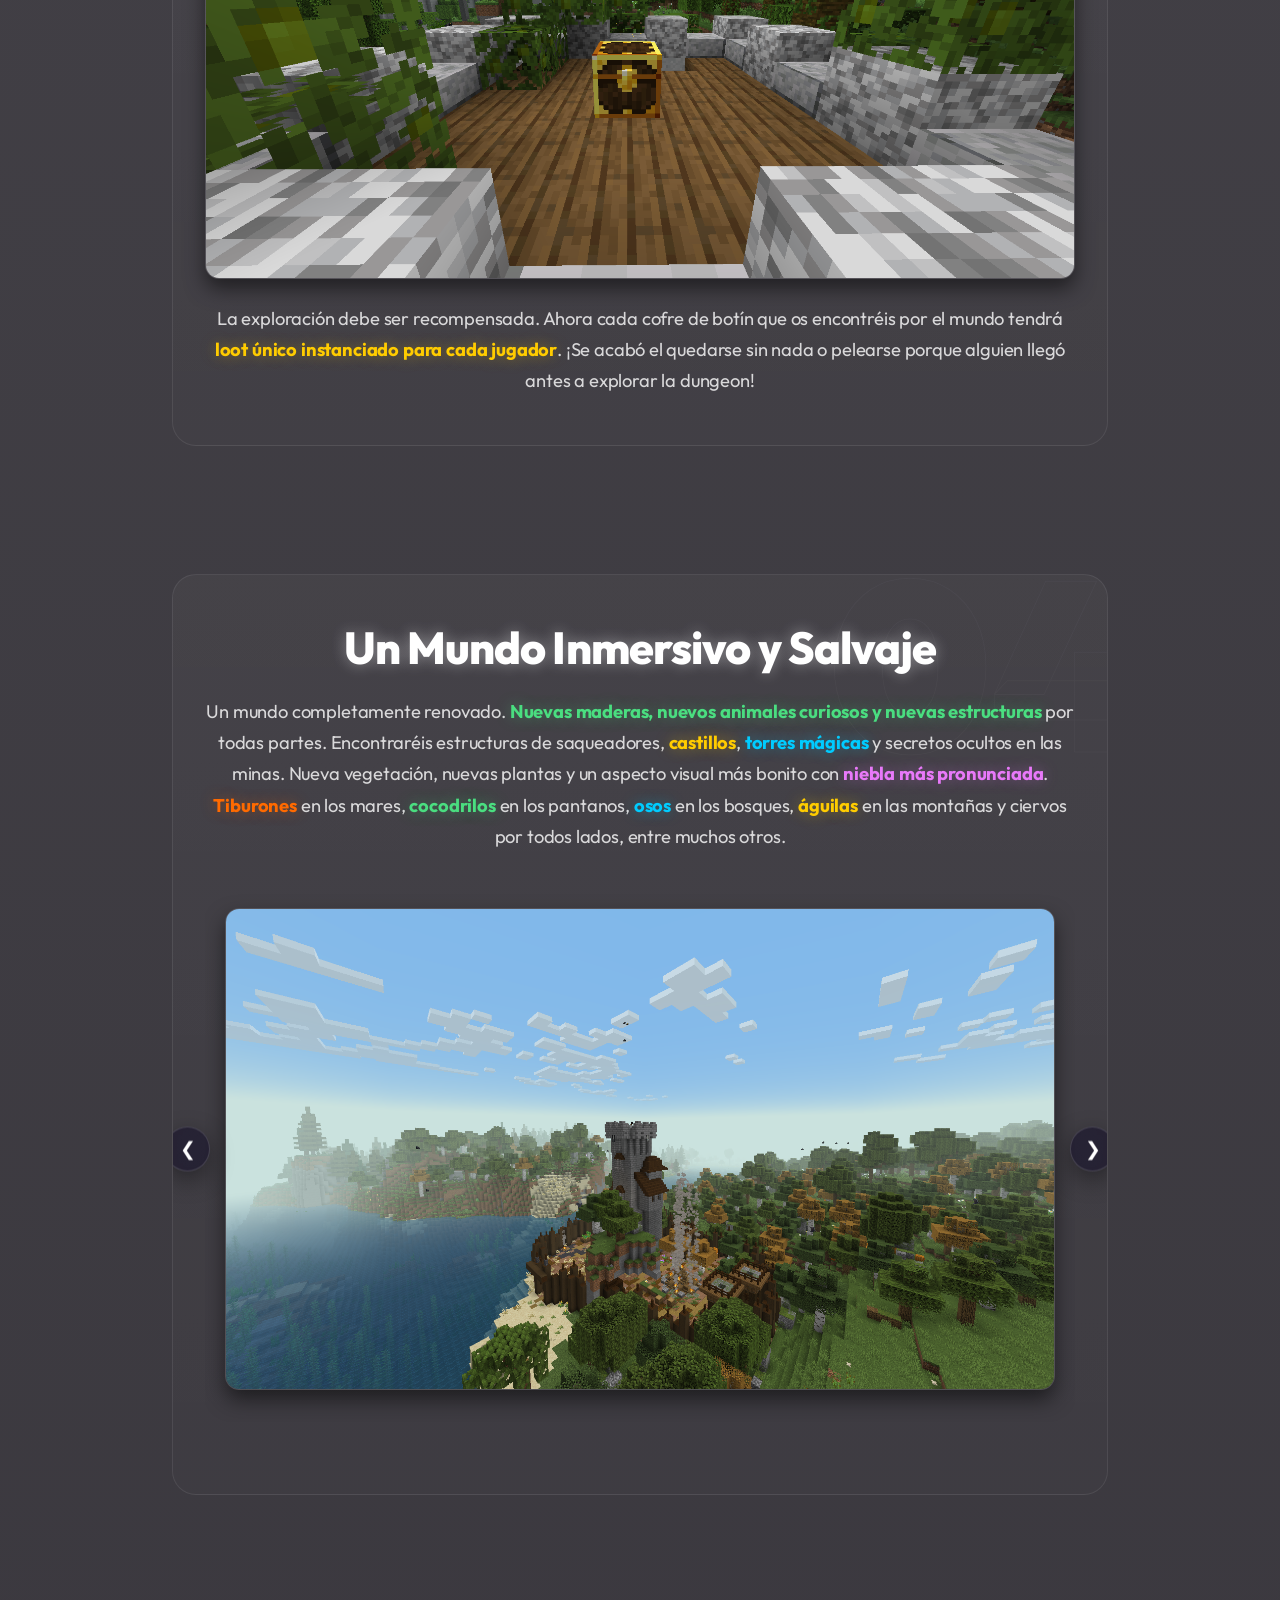
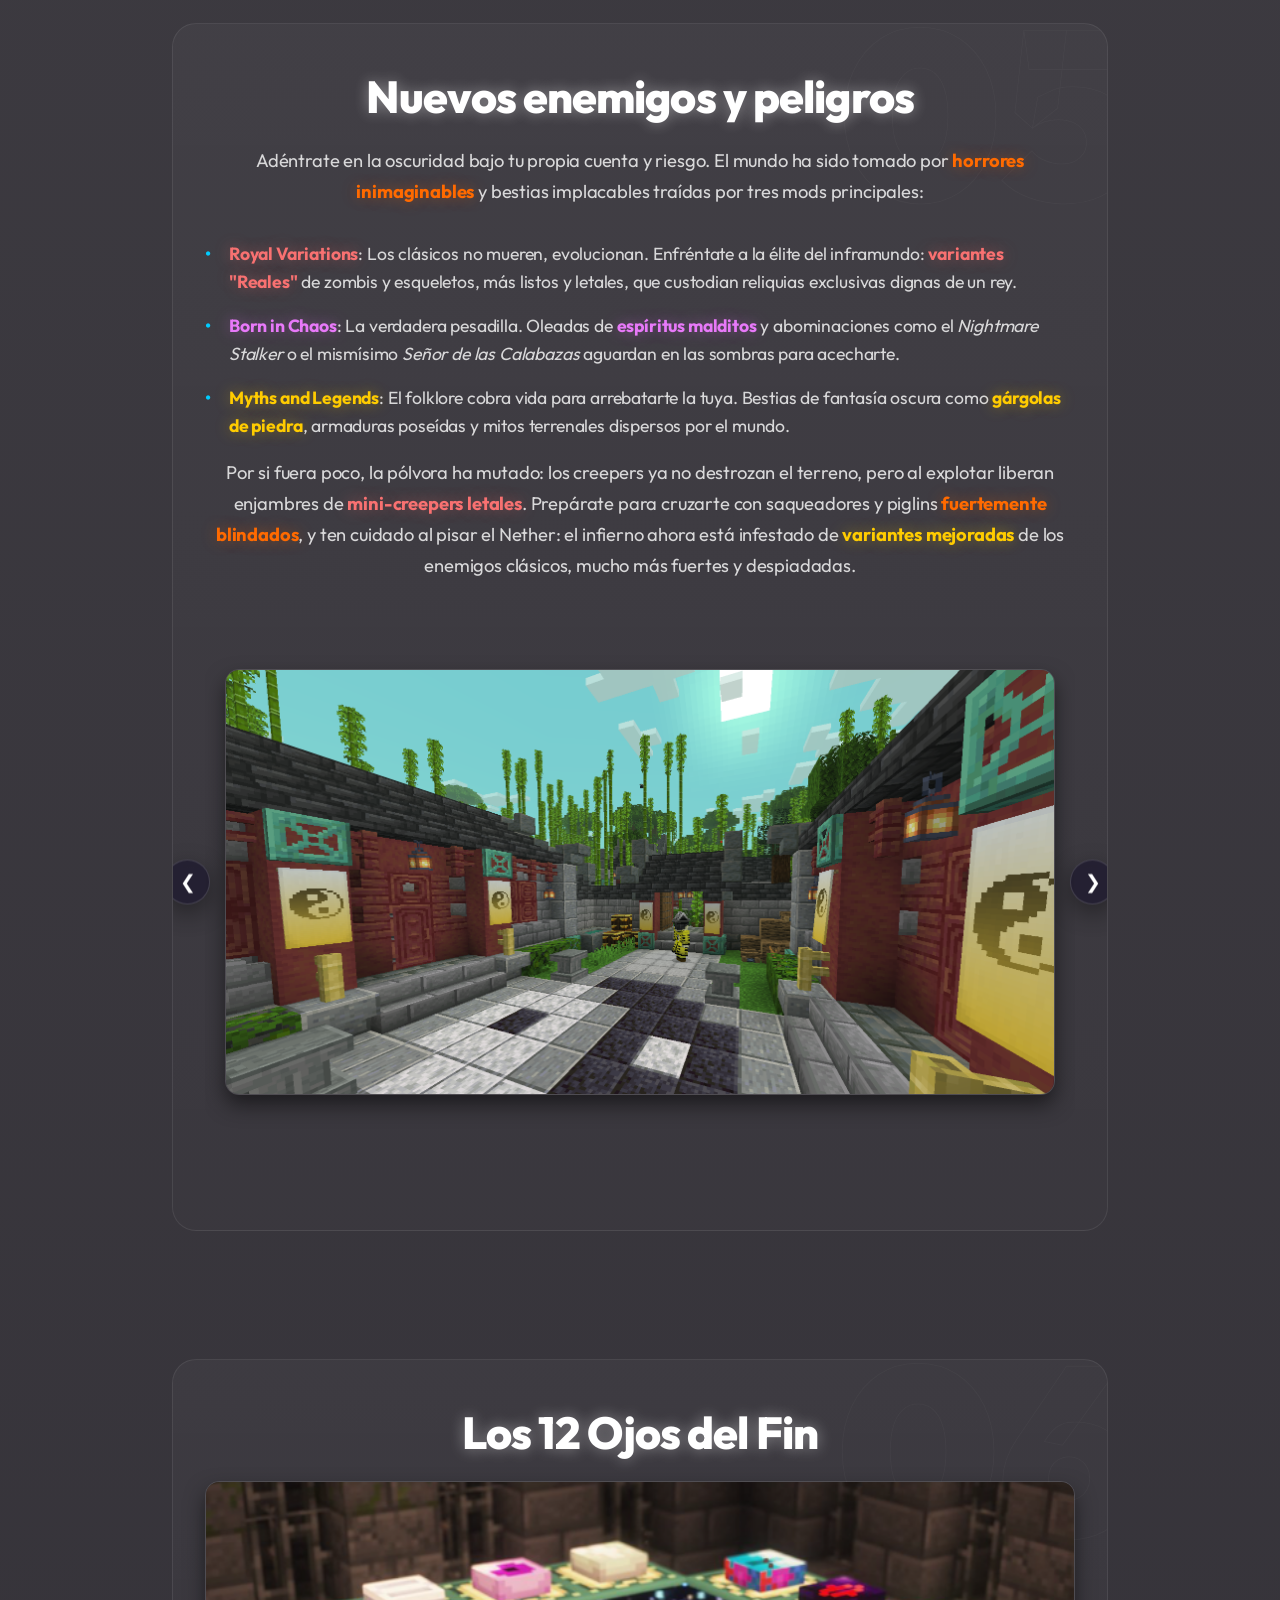
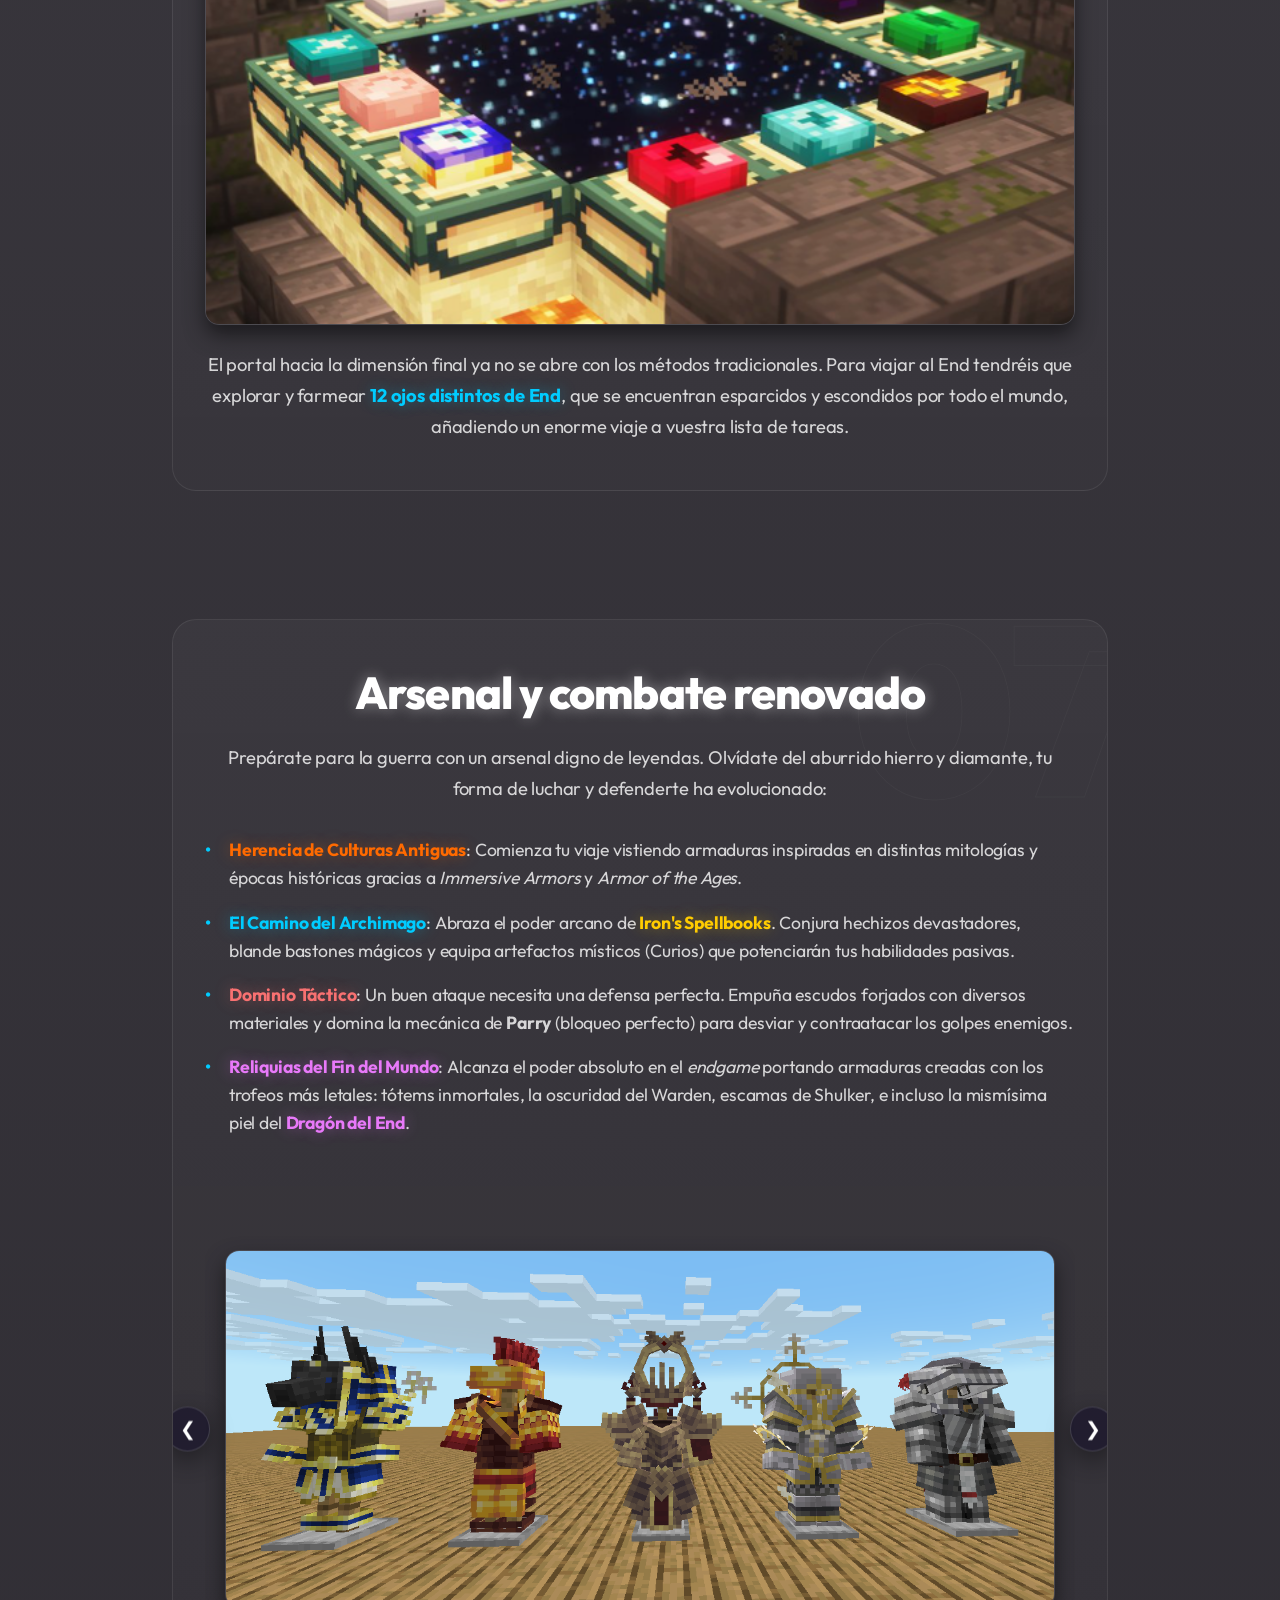
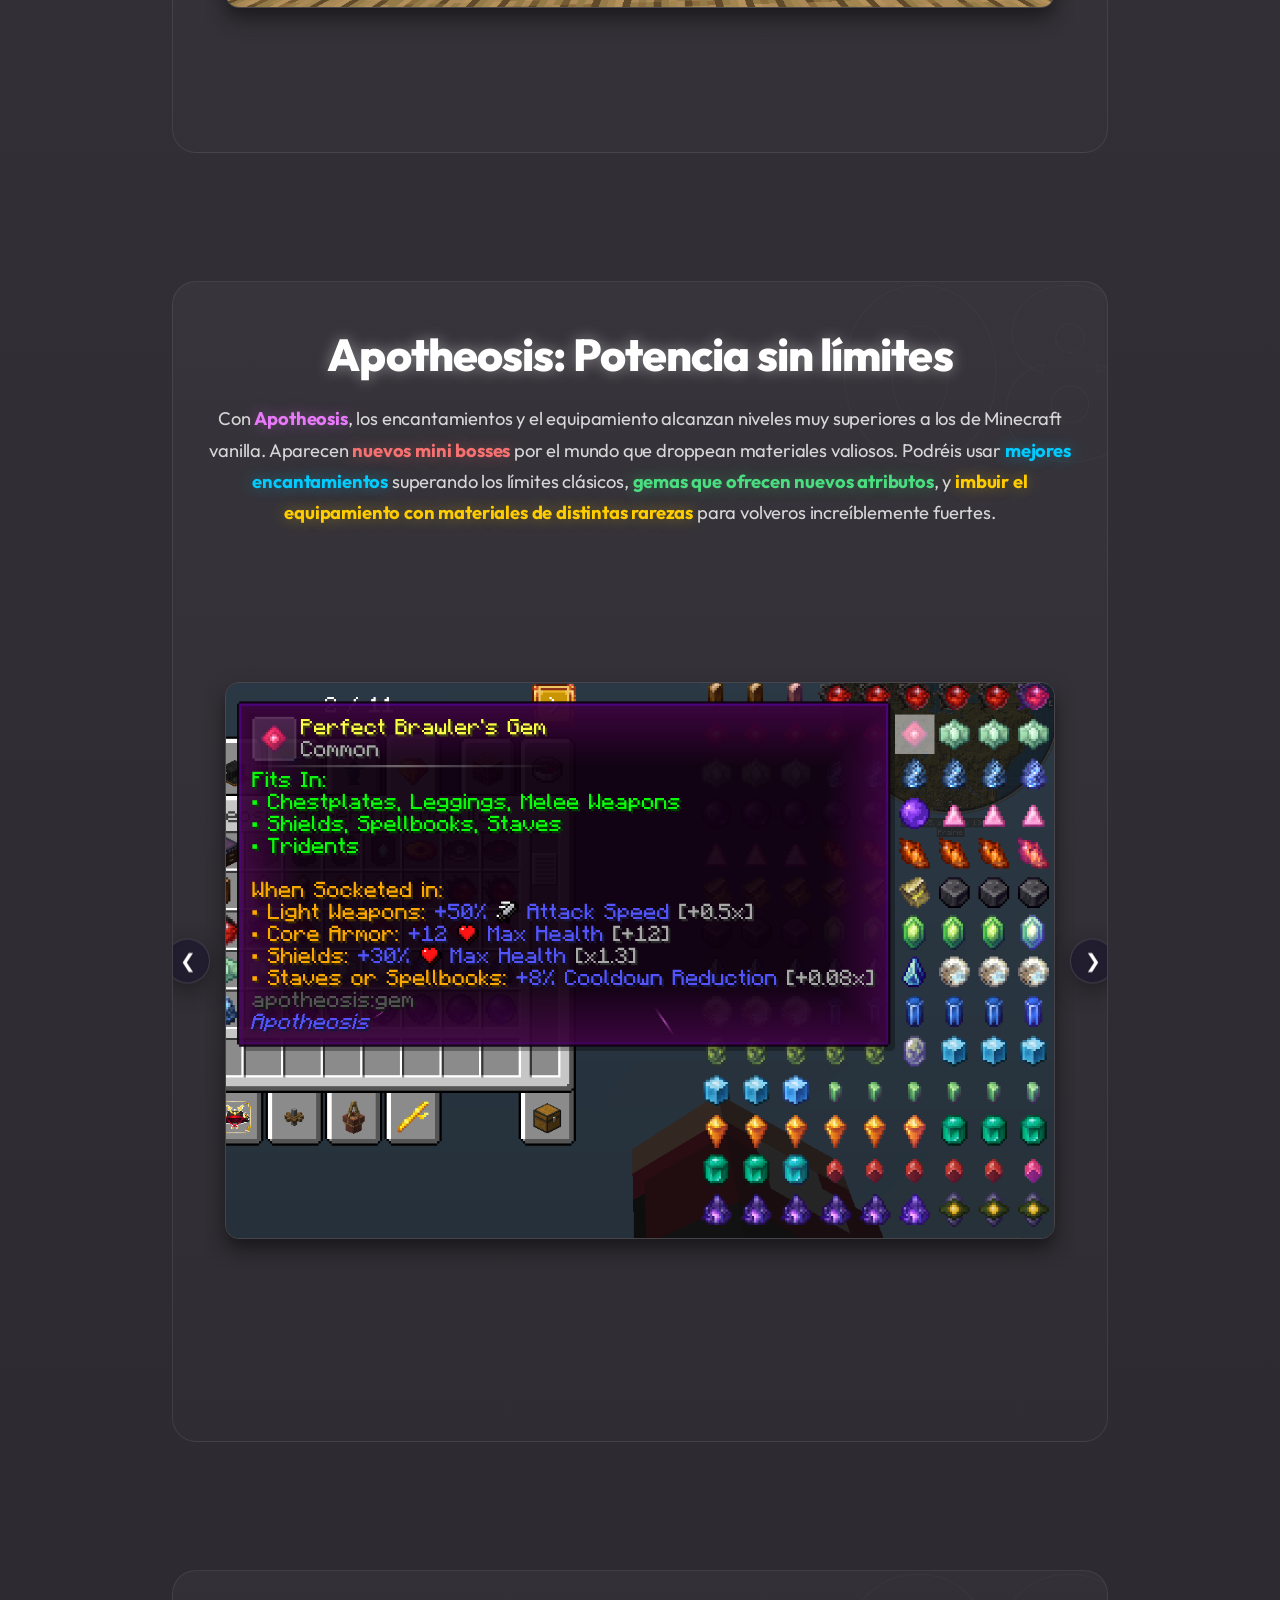
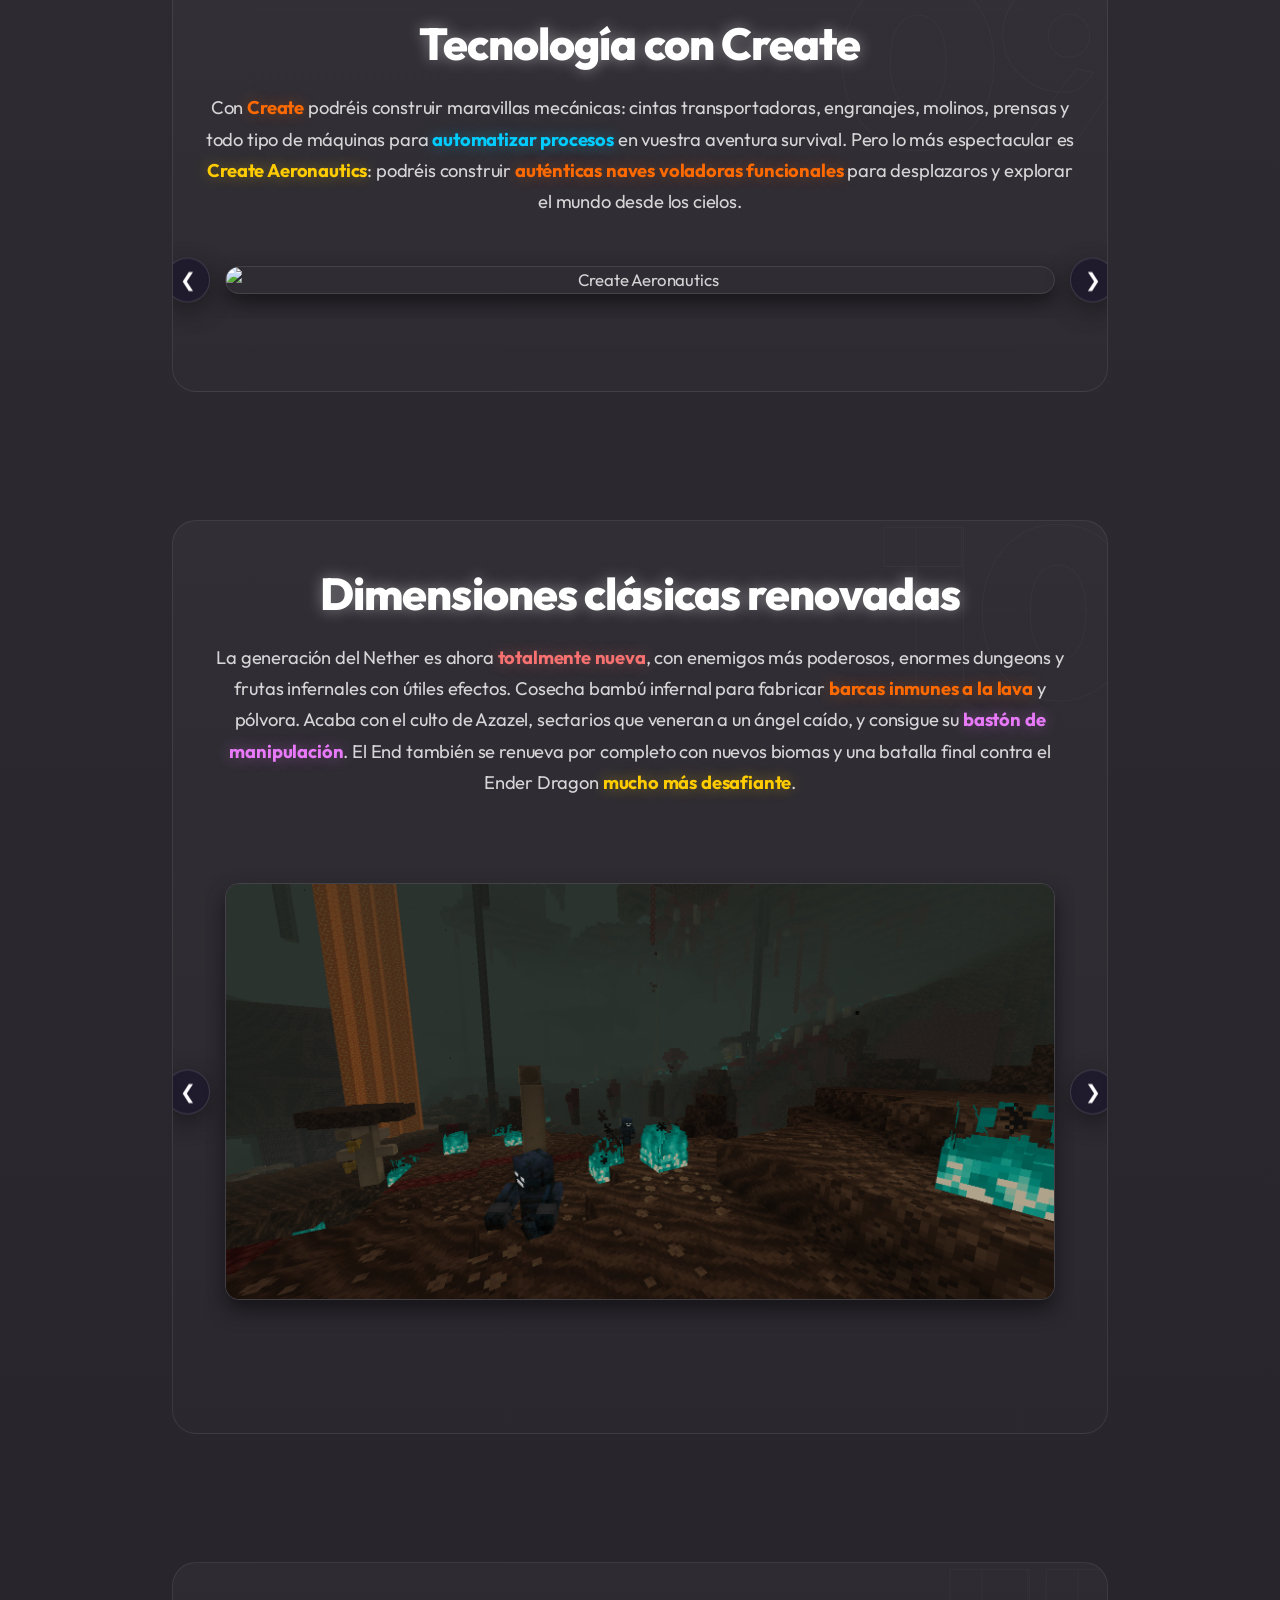
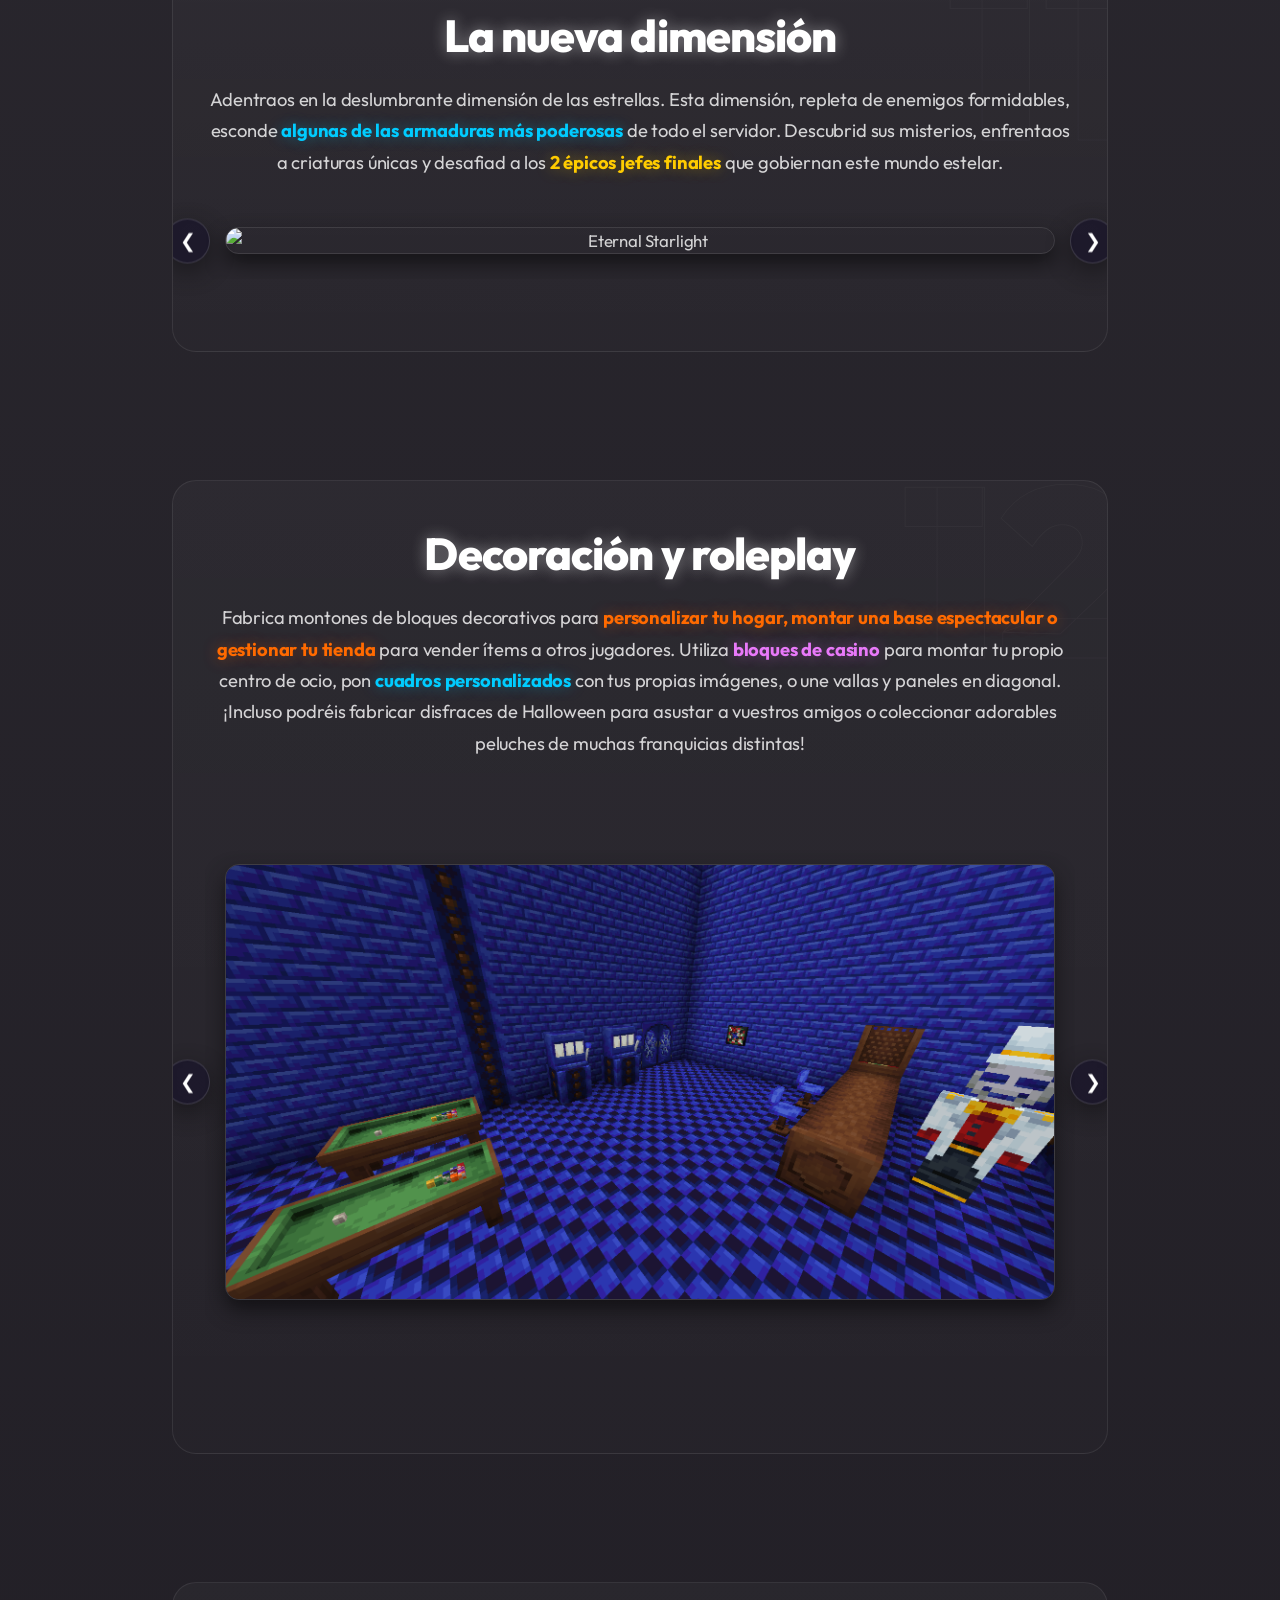
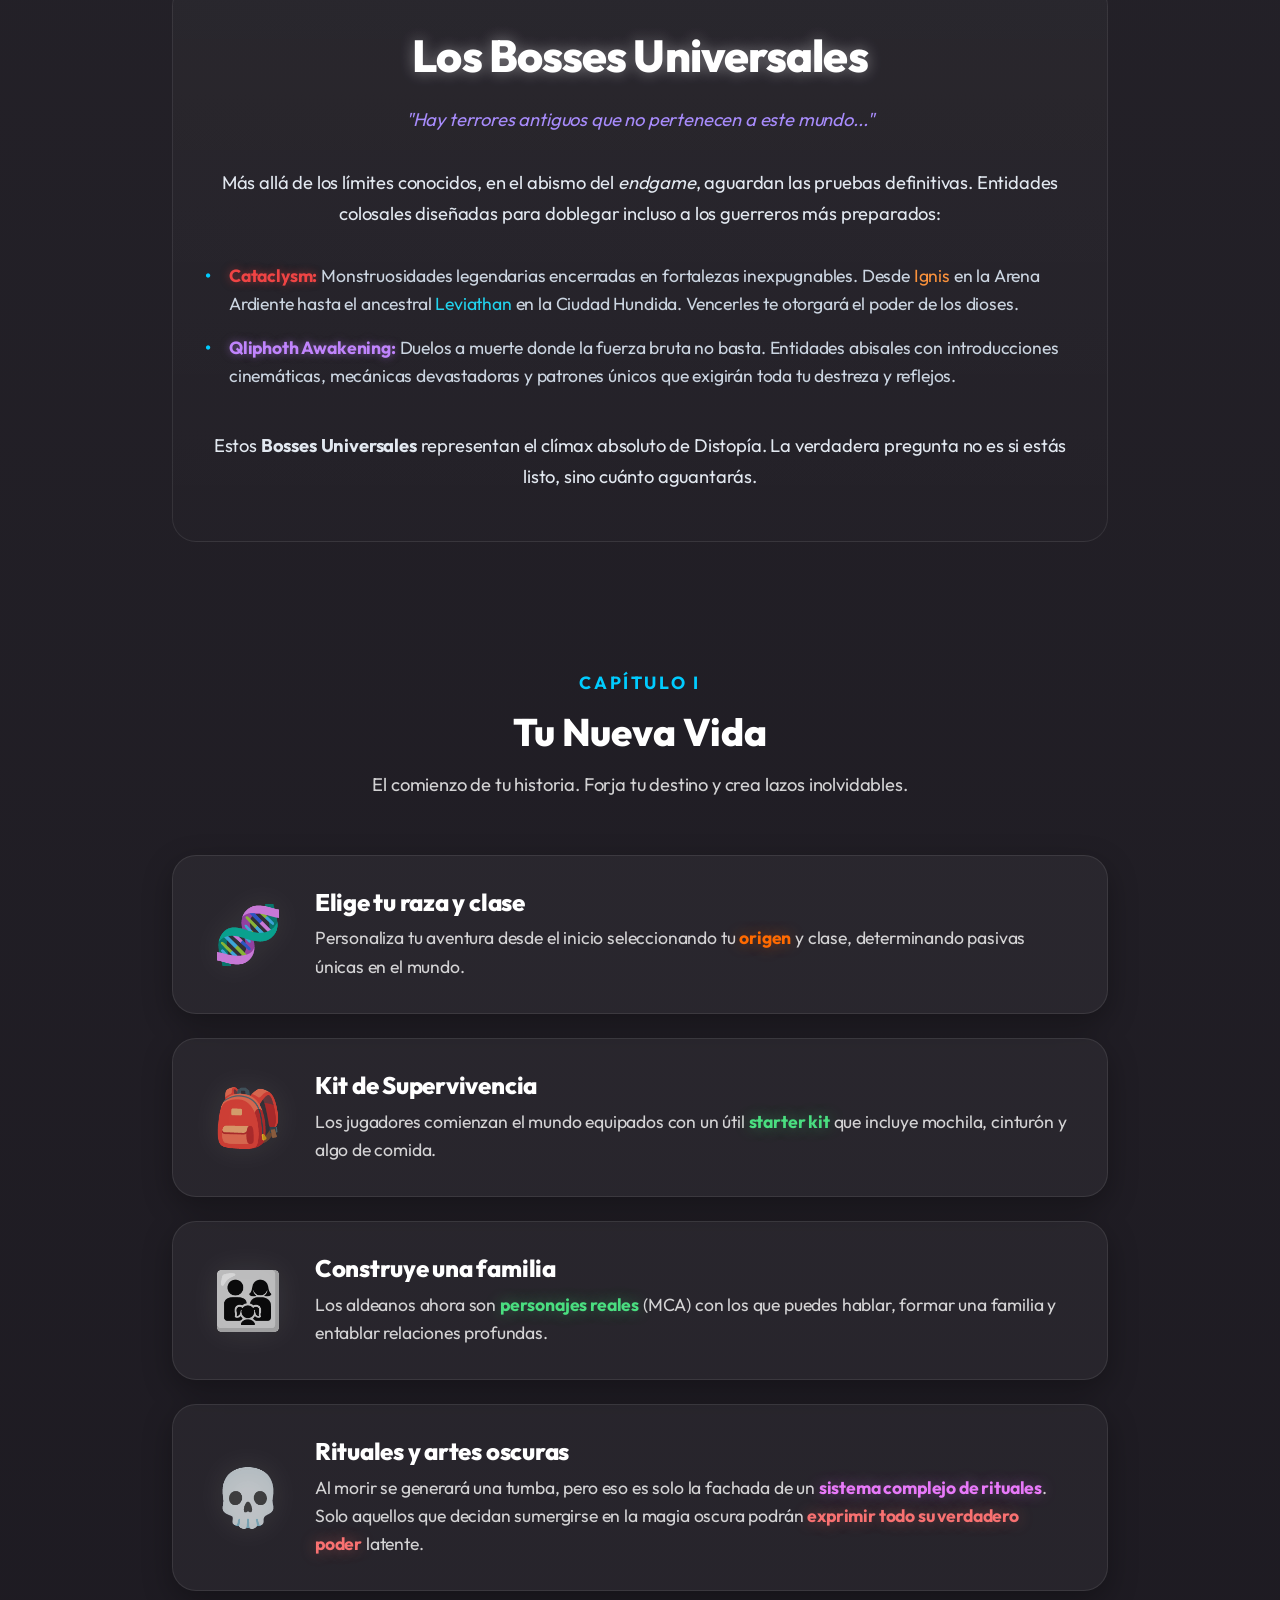
==== commit 1edb8520: "Update feature-centered layout across the board based on Bosses Universales design" ====
--- a/caracteristicas.html
+++ b/caracteristicas.html
@@ -530,10 +530,9 @@
         <!-- ═══════════════════════════════════════════════════════════
              Feature 13: Bosses Universales
         ═══════════════════════════════════════════════════════════ -->
-        <div class="feature-centered" style="background: linear-gradient(135deg, rgba(15,10,25,0.8) 0%, rgba(30,15,45,0.9) 100%); border: 1px solid rgba(147,51,234,0.3); box-shadow: 0 0 40px rgba(147,51,234,0.15); padding: 3rem 2rem; border-radius: 20px; position: relative; overflow: hidden; margin-top: 4rem;">
-            <div class="fc-number-bg" style="color: rgba(147, 51, 234, 0.05); font-size: 15rem; right: -2rem; top: -3rem; user-select: none;">13</div>
-            <div class="fc-content" style="position: relative; z-index: 2;">
-                <h2 class="fc-title" style="color: #d8b4fe; text-shadow: 0 0 15px rgba(216, 180, 254, 0.4); text-transform: uppercase; letter-spacing: 2px;">Los Bosses Universales</h2>
+        <div class="feature-centered feature-mysterious">
+            <div class="fc-content">
+                <h2 class="fc-title mysterious-title">Los Bosses Universales</h2>
                 <p class="fc-desc" style="font-style: italic; color: #a78bfa; margin-bottom: 2rem;">"Hay terrores antiguos que no pertenecen a este mundo..."</p>
                 <p class="fc-desc" style="color: #e2e8f0;">Más allá de los límites conocidos, en el abismo del <em>endgame</em>, aguardan las pruebas definitivas. Entidades colosales diseñadas para doblegar incluso a los guerreros más preparados:</p>
                 <ul class="fc-list" style="color: #cbd5e1;">
--- a/style.css
+++ b/style.css
@@ -2883,30 +2883,40 @@
   flex-direction: column;
   align-items: center;
   text-align: center;
+  max-width: 950px;
+  width: 100%;
+  margin: 0 auto;
+  padding: 3rem 2rem;
+  background: linear-gradient(180deg, rgba(255,255,255,0.03) 0%, rgba(255,255,255,0.01) 100%);
+  border: 1px solid rgba(255,255,255,0.08);
+  border-radius: var(--r-xl);
+  backdrop-filter: blur(10px);
+  -webkit-backdrop-filter: blur(10px);
+  overflow: hidden;
 }
 
 .fc-number-bg {
   position: absolute;
-  top: 50%;
-  left: 50%;
-  transform: translate(-50%, -50%);
+  top: -2rem;
+  right: -2rem;
   font-family: var(--font-head);
-  font-size: 15rem; /* Smaller number */
+  font-size: 15rem;
   font-weight: 900;
   line-height: 1;
   color: transparent;
   -webkit-text-stroke: 1px rgba(255,255,255,0.03);
   z-index: 0;
   pointer-events: none;
+  user-select: none;
 }
 
 .fc-visual-small {
-  width: 250px; /* Smaller image */
+  width: 250px;
   height: 250px;
   border-radius: 50%;
   overflow: hidden;
   box-shadow: 0 15px 40px rgba(0,0,0,0.6), 0 0 30px rgba(167, 139, 250, 0.1);
-  border: 1px solid rgba(255,255,255,0.1); /* Detail */
+  border: 1px solid rgba(255,255,255,0.1);
   margin-top: 3rem;
   z-index: 2;
   position: relative;
@@ -2923,15 +2933,12 @@
 .fc-content {
   position: relative;
   z-index: 2;
-  max-width: 900px;
   width: 100%;
-  background: linear-gradient(180deg, rgba(255,255,255,0.03) 0%, transparent 100%);
-  border-top: 1px solid rgba(255,255,255,0.08);
-  border-radius: var(--r-xl);
-  padding: 2.5rem 3rem 1rem;
-  backdrop-filter: blur(10px);
-  -webkit-backdrop-filter: blur(10px);
   order: 1;
+}
+
+.fc-title {
+  text-shadow: 0 0 15px rgba(255, 255, 255, 0.4);
 }
 
 .landing-nav-cards {
@@ -3860,3 +3867,4 @@
 .carousel-btn.next-btn {
     right: -40px;
 }
+
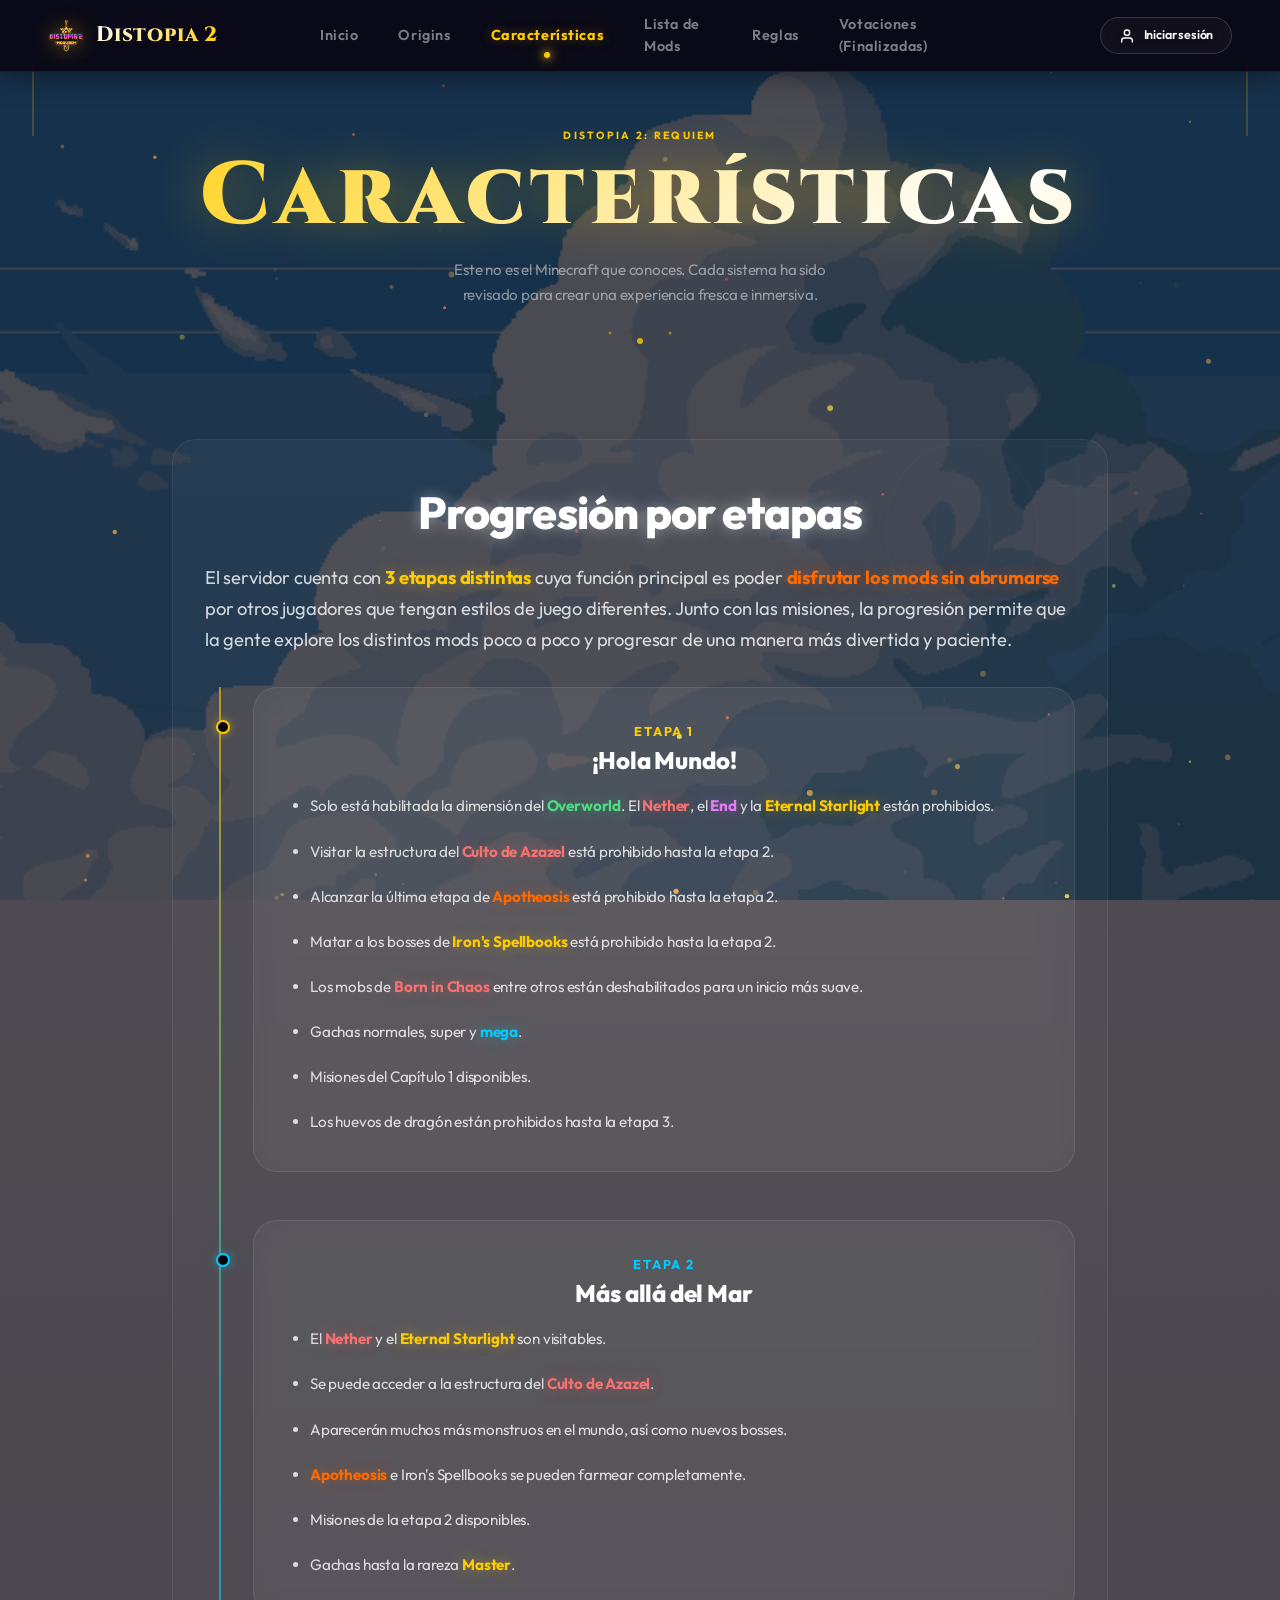
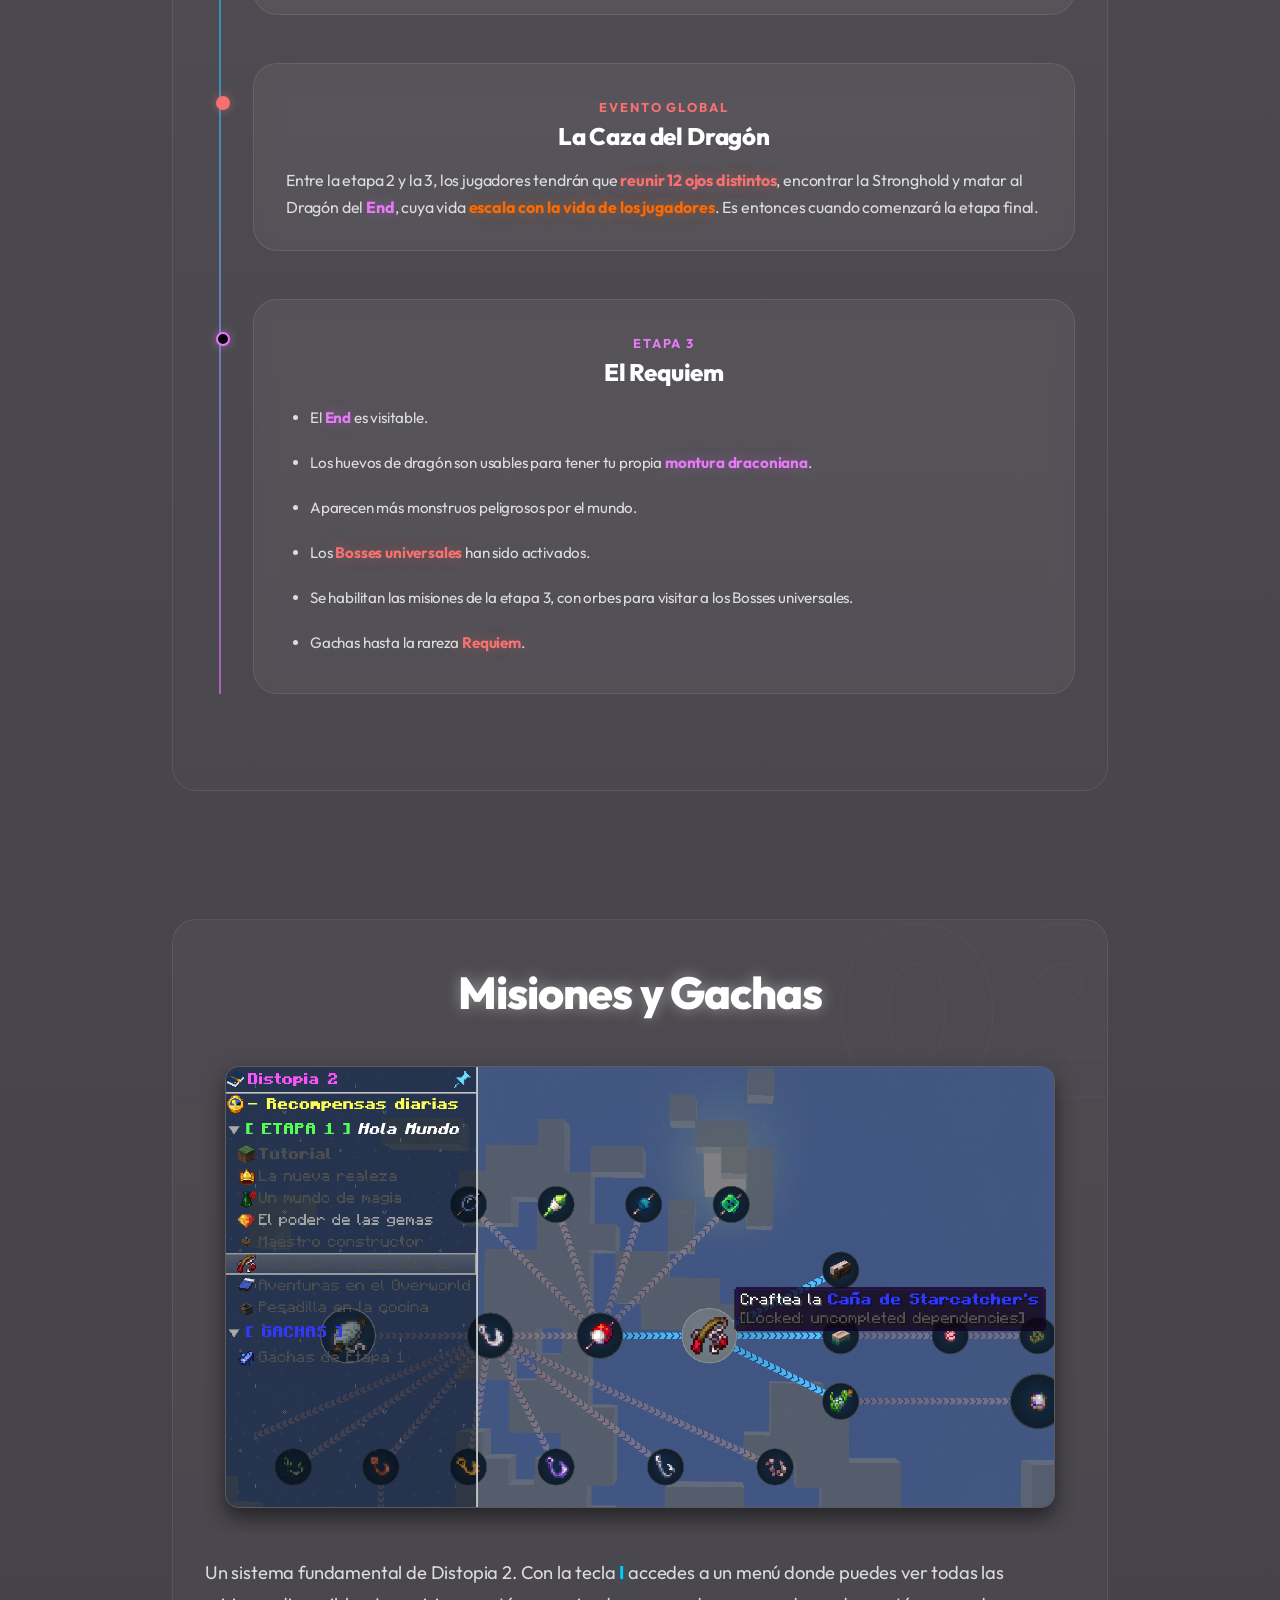
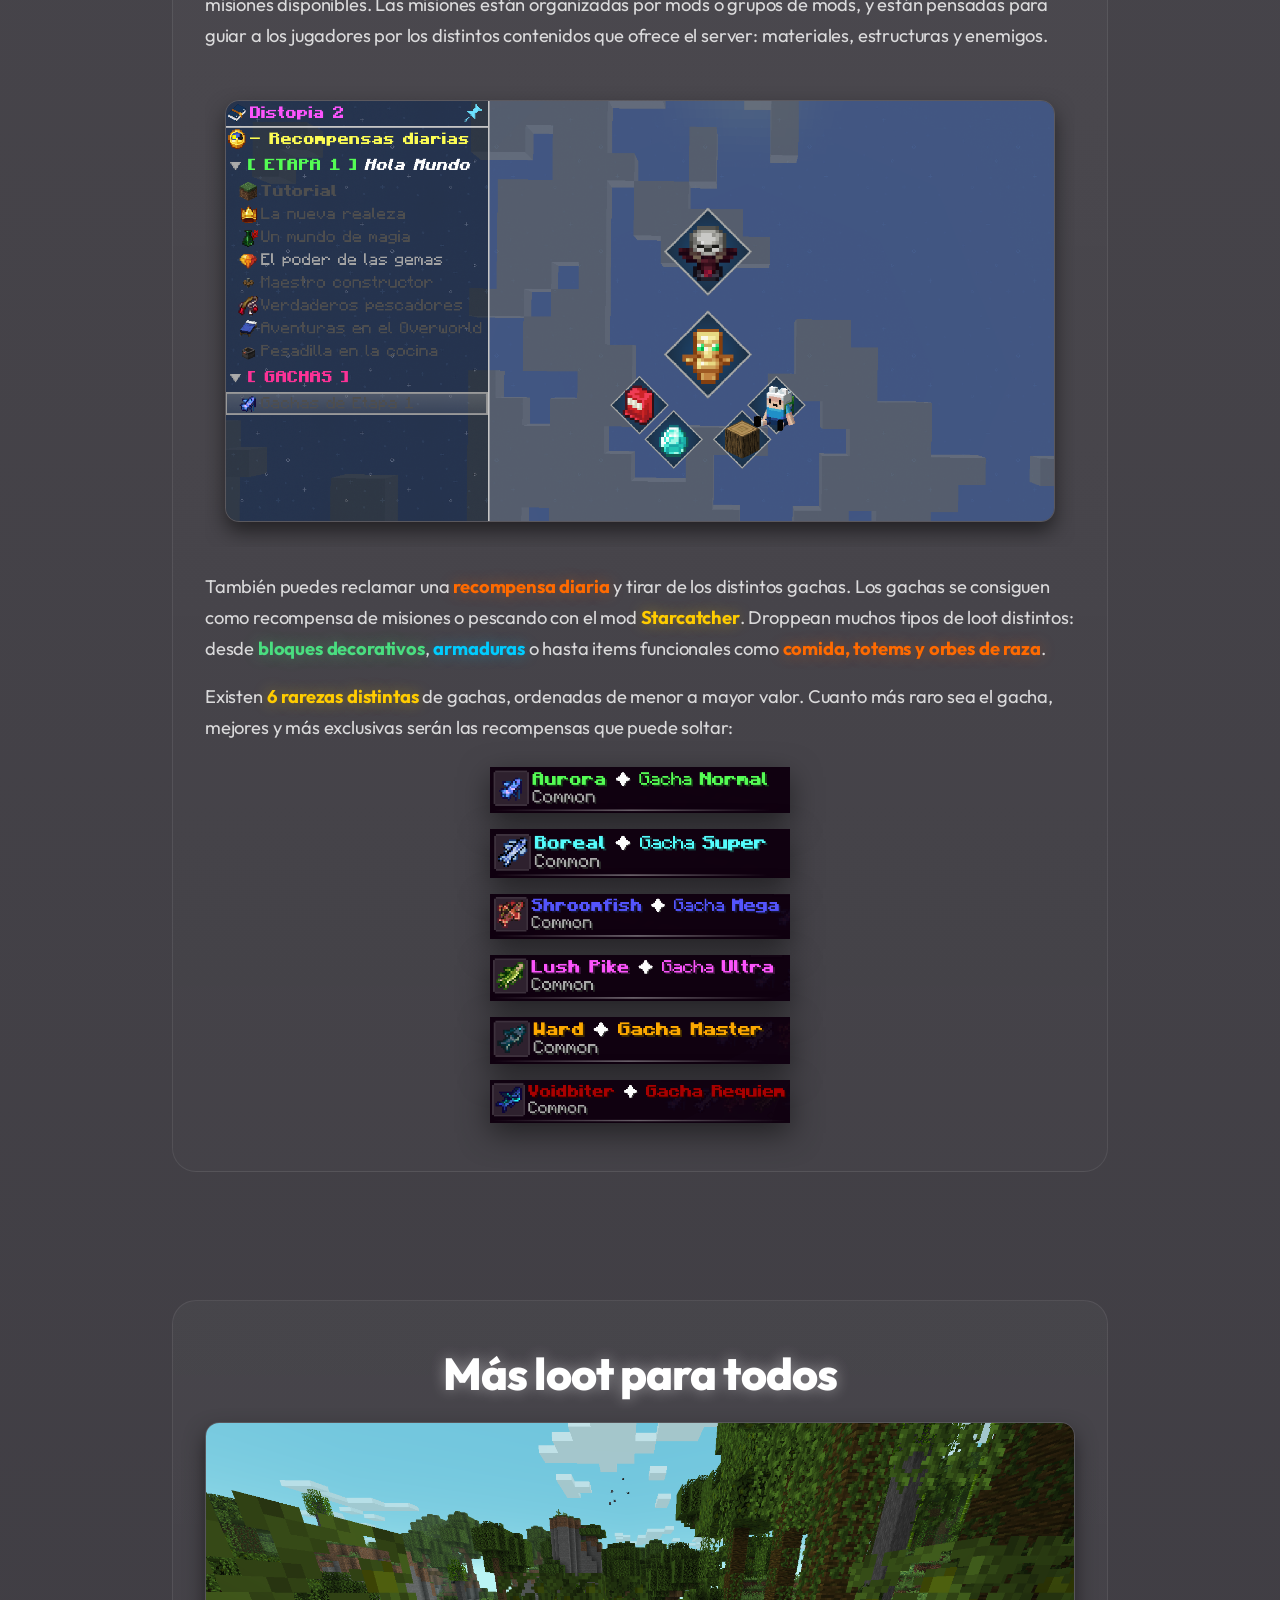
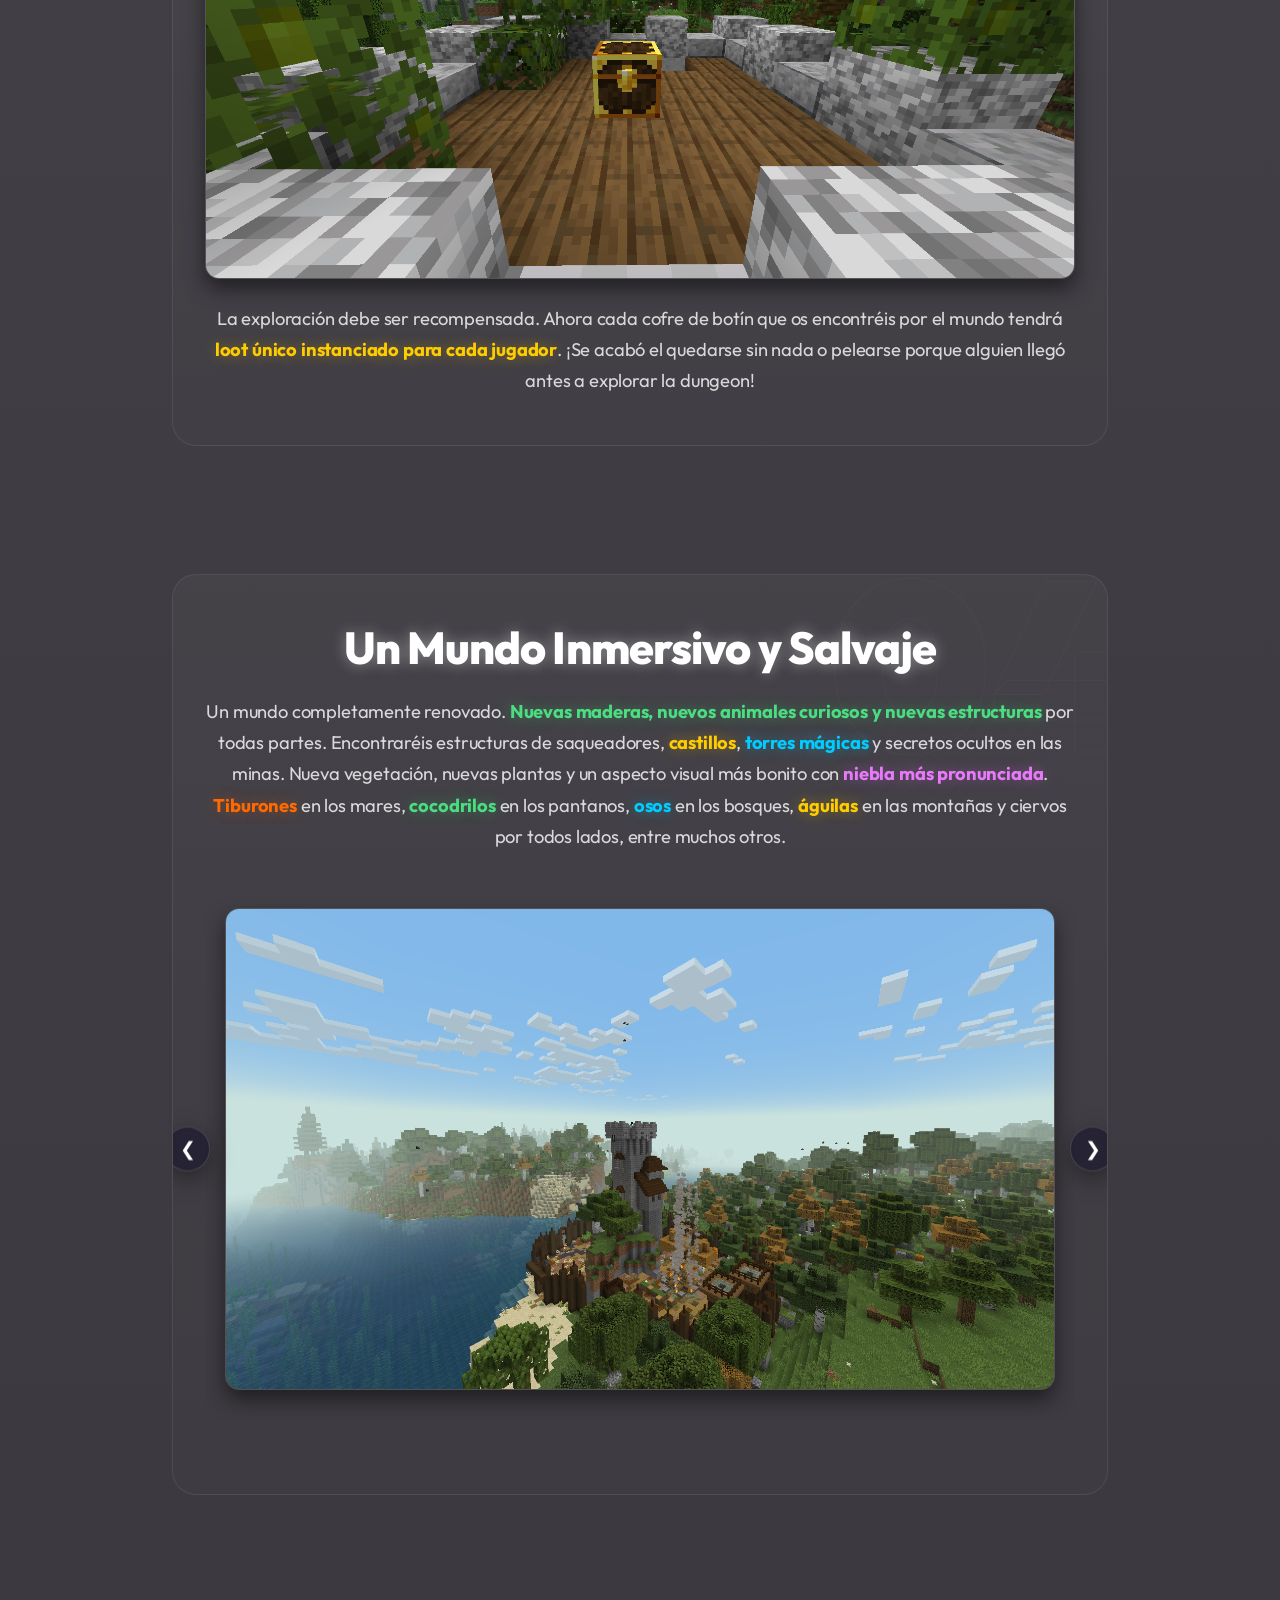
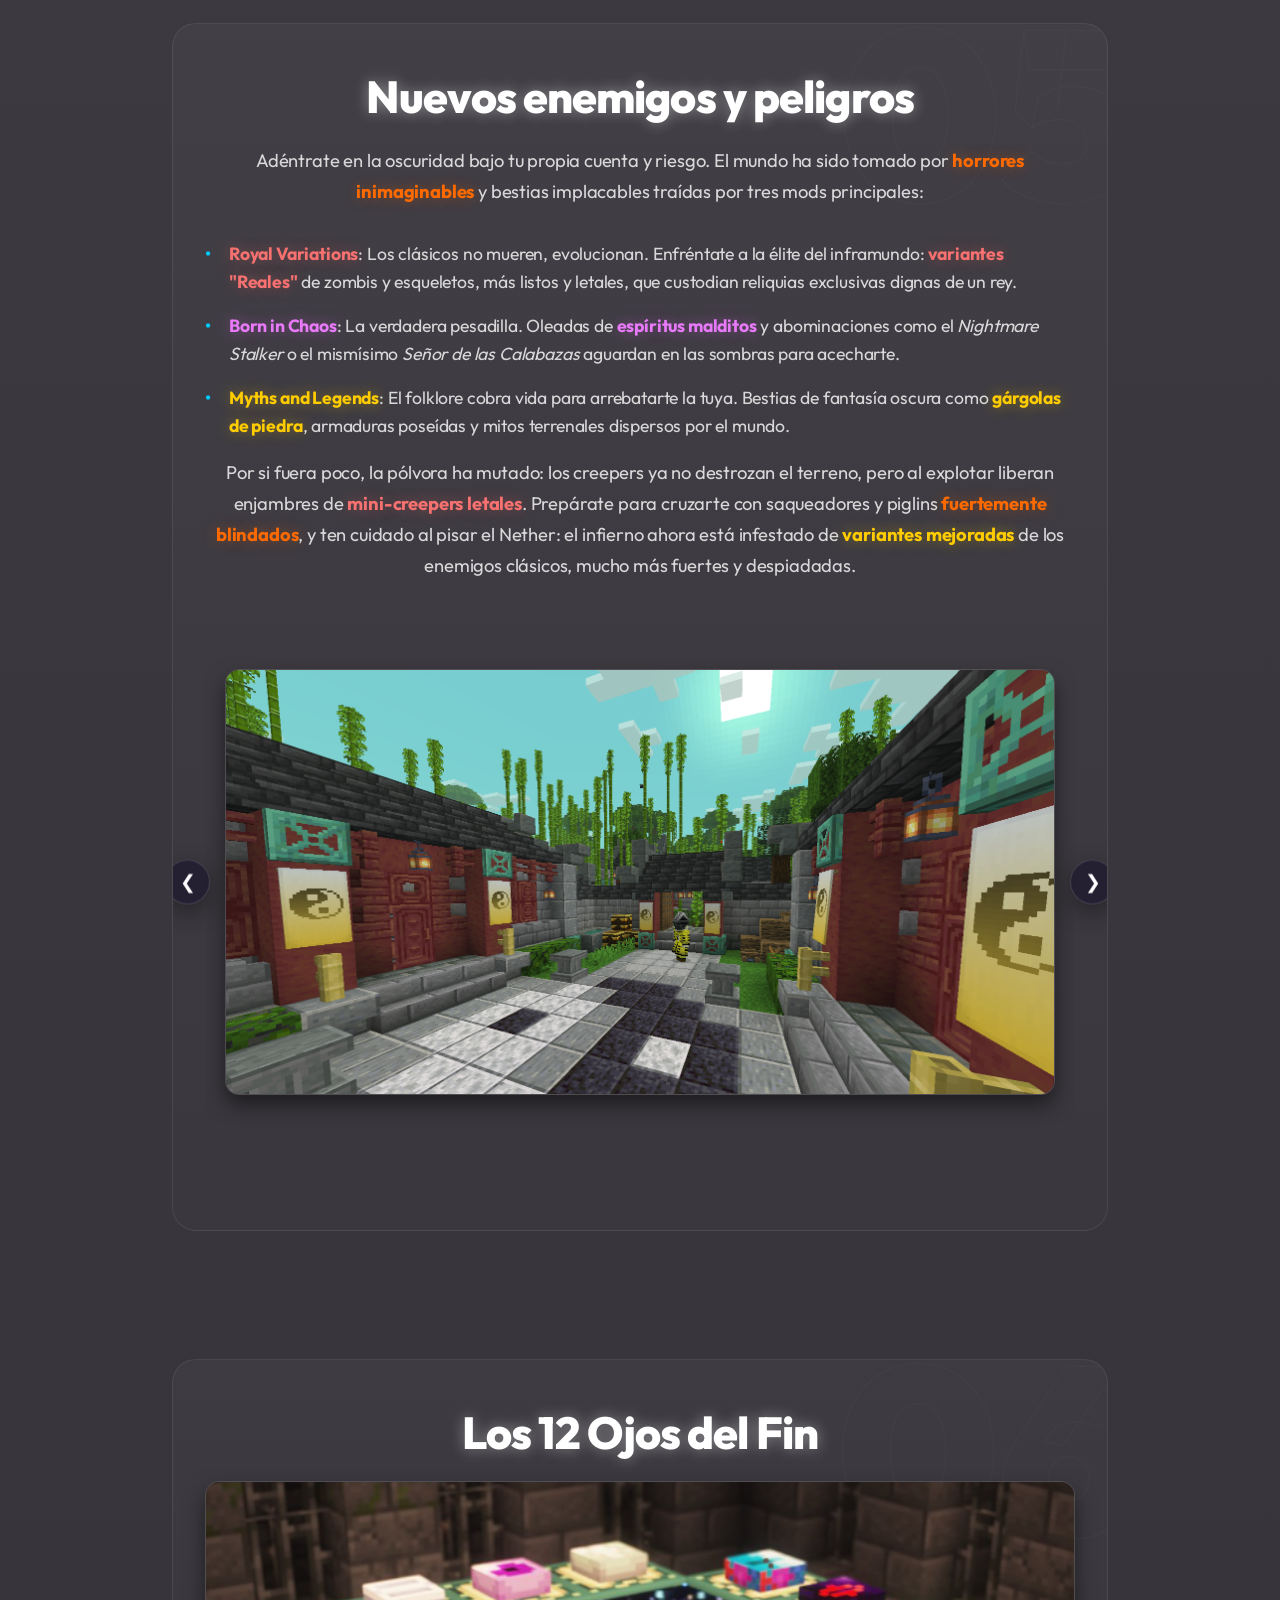
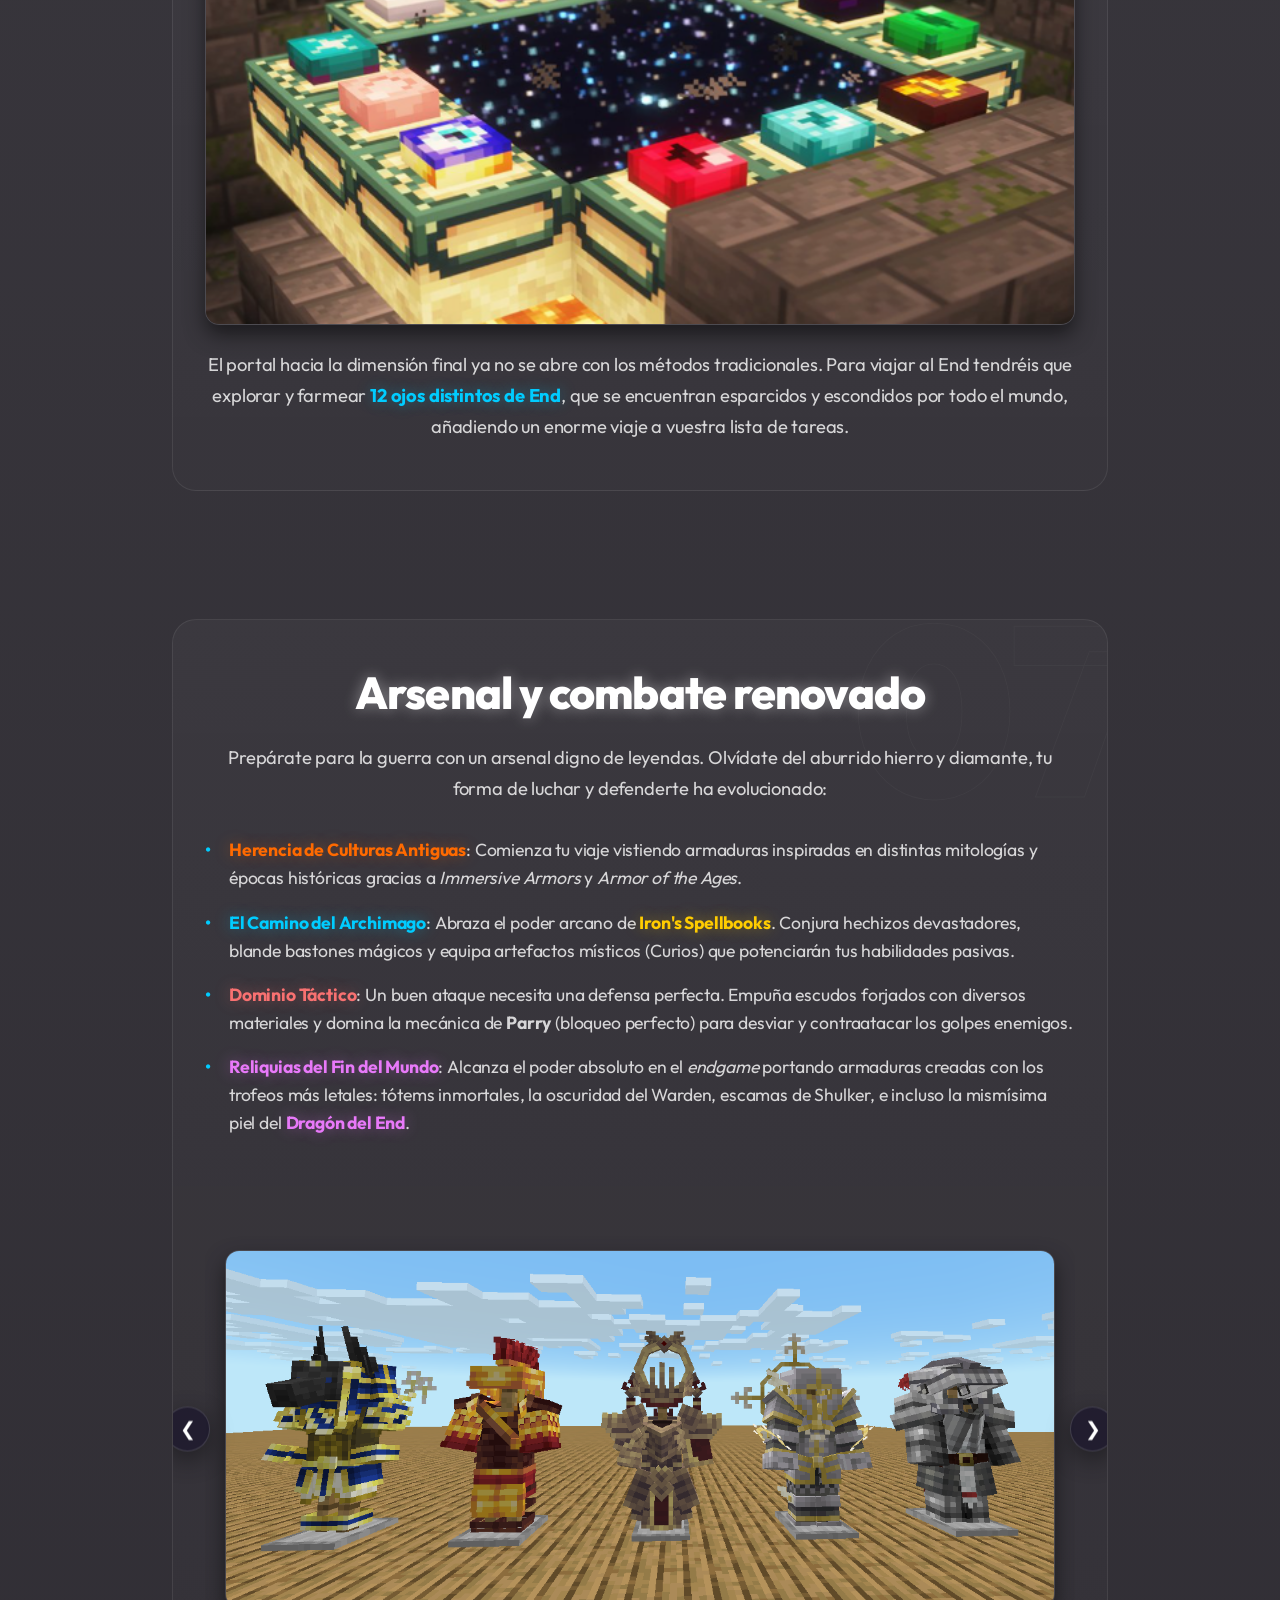
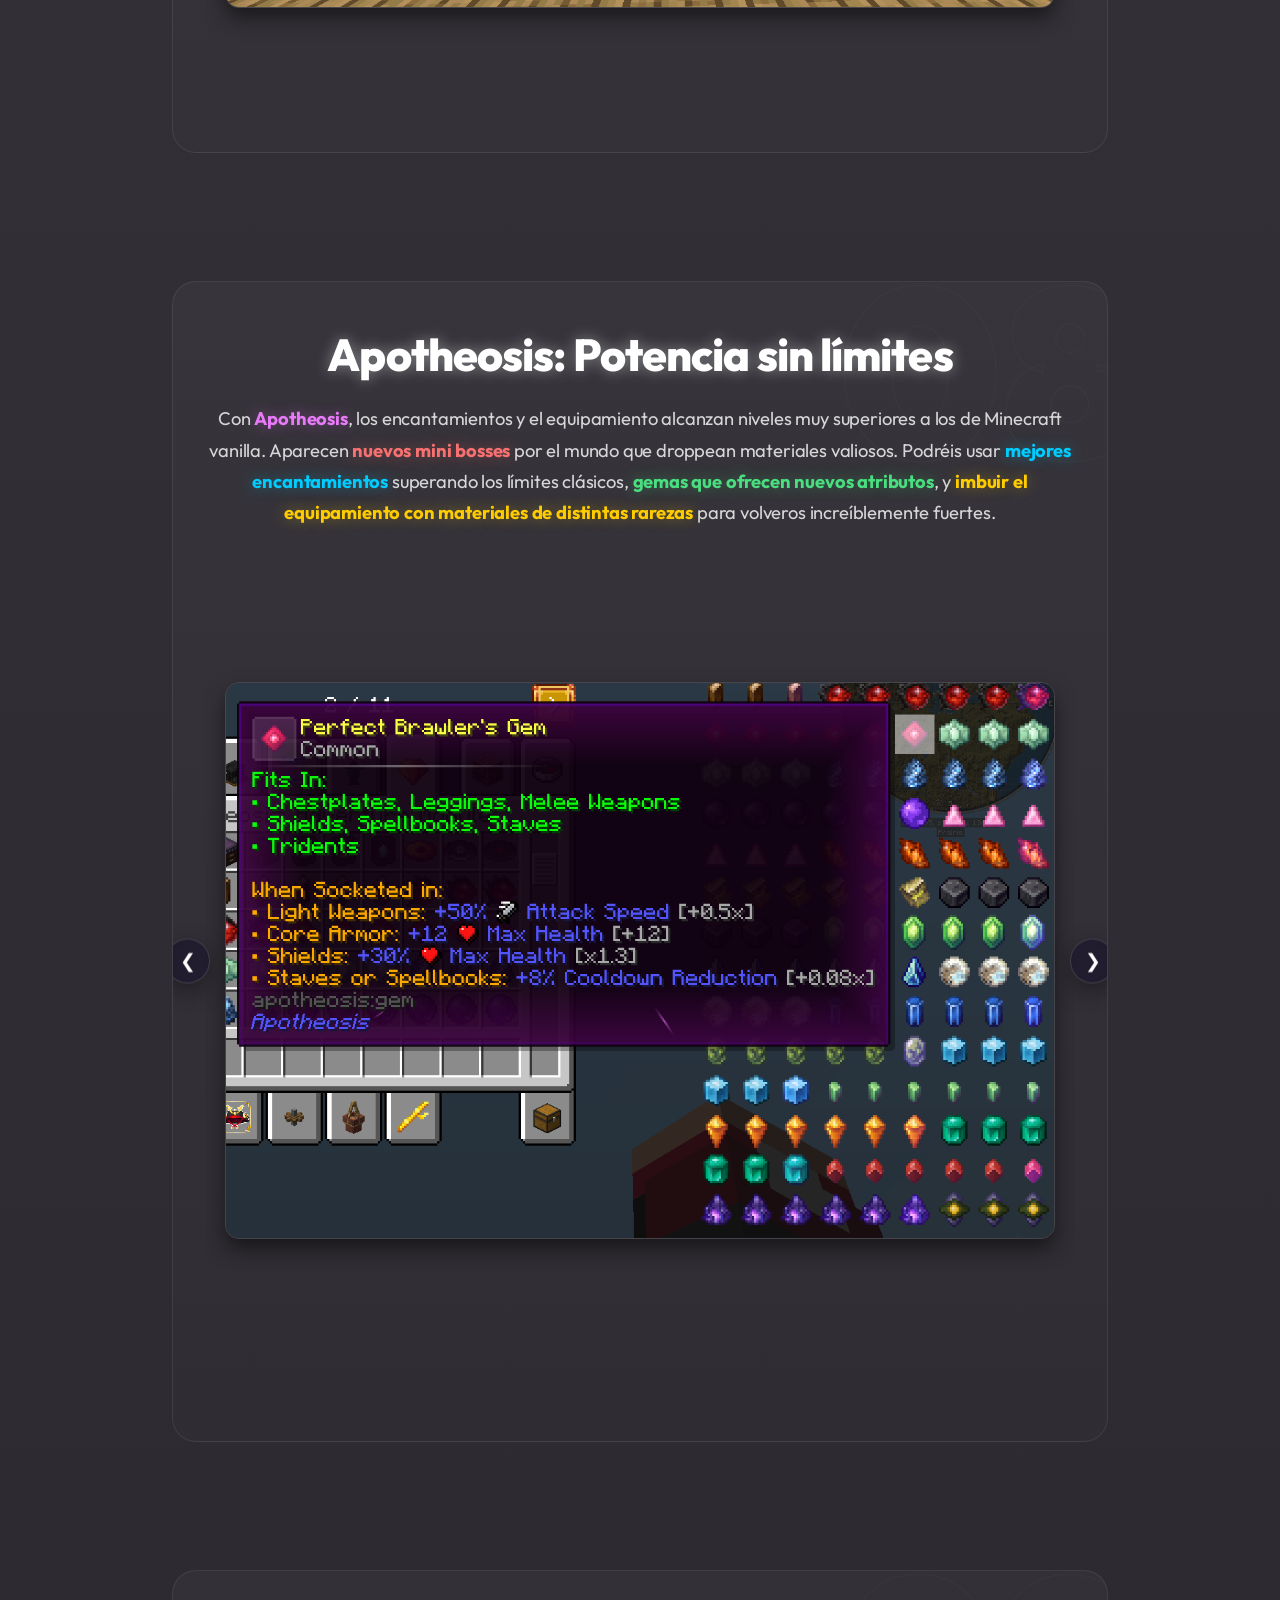
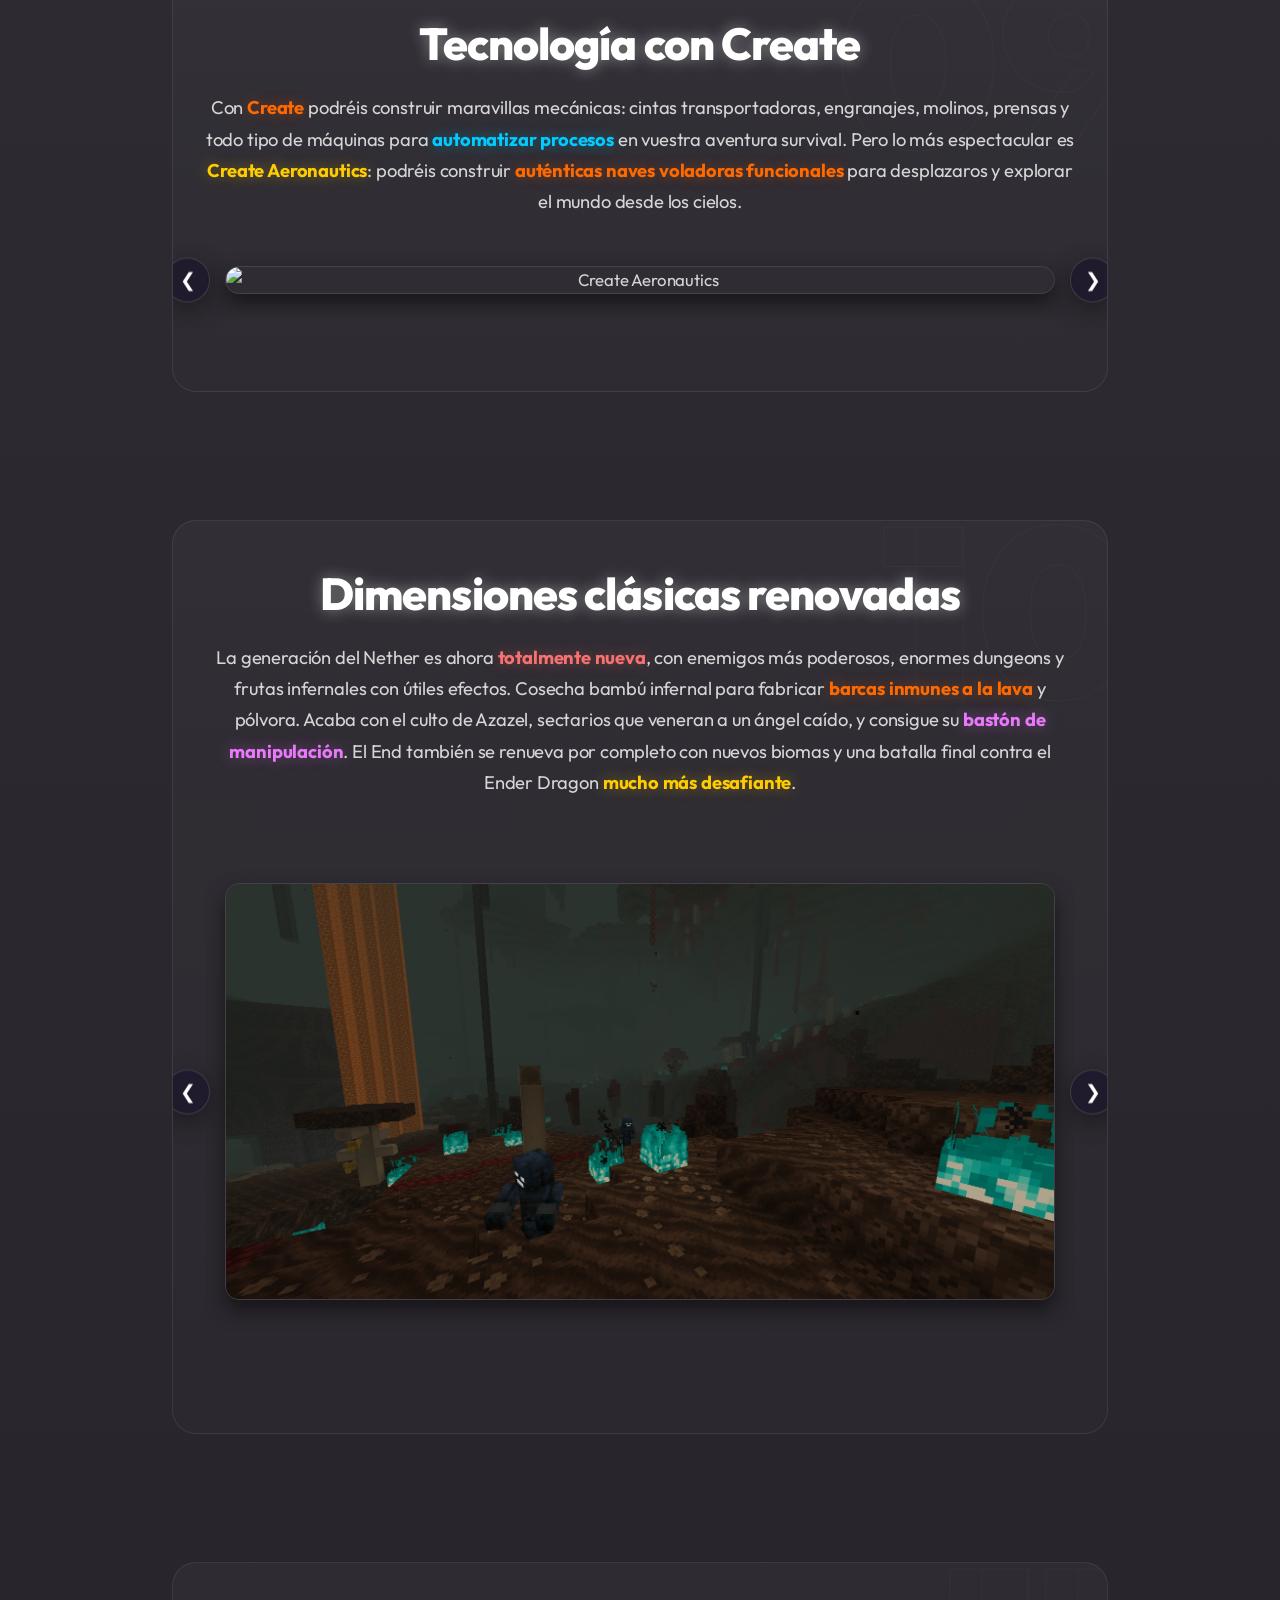
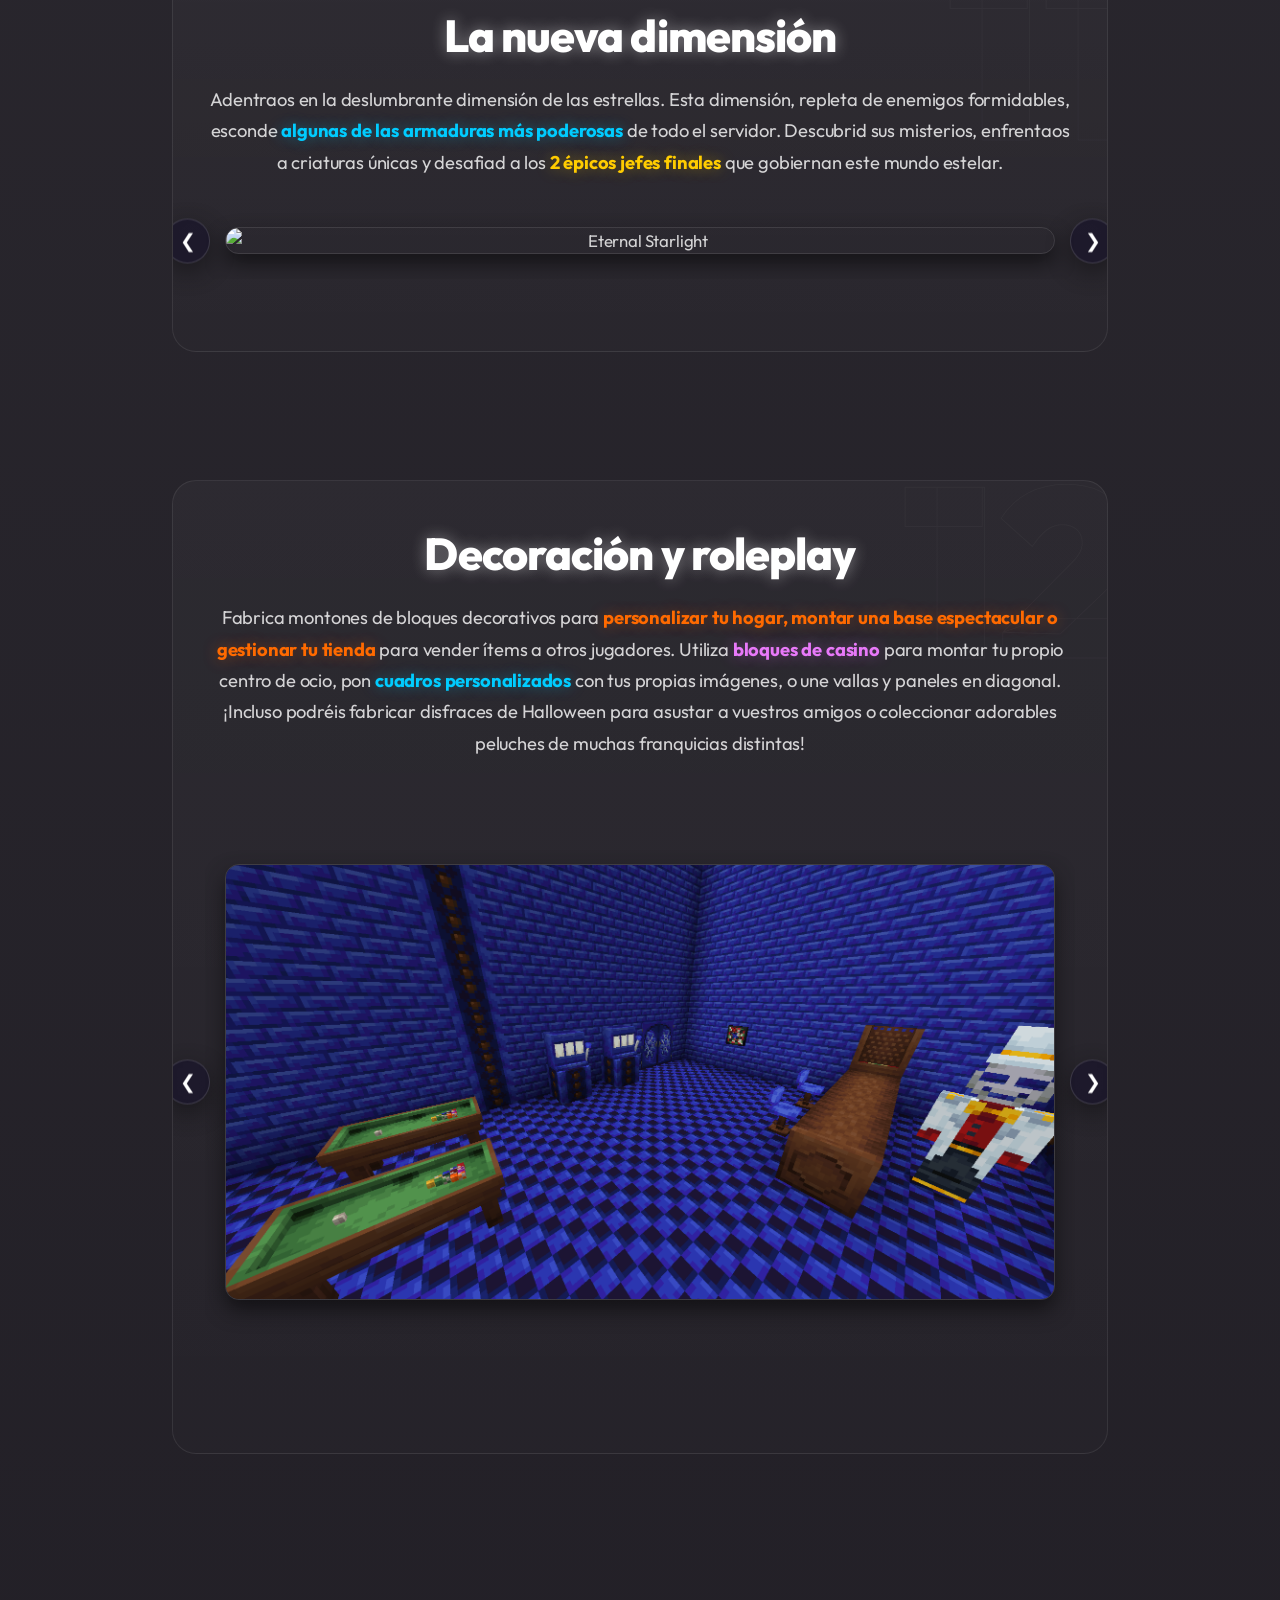
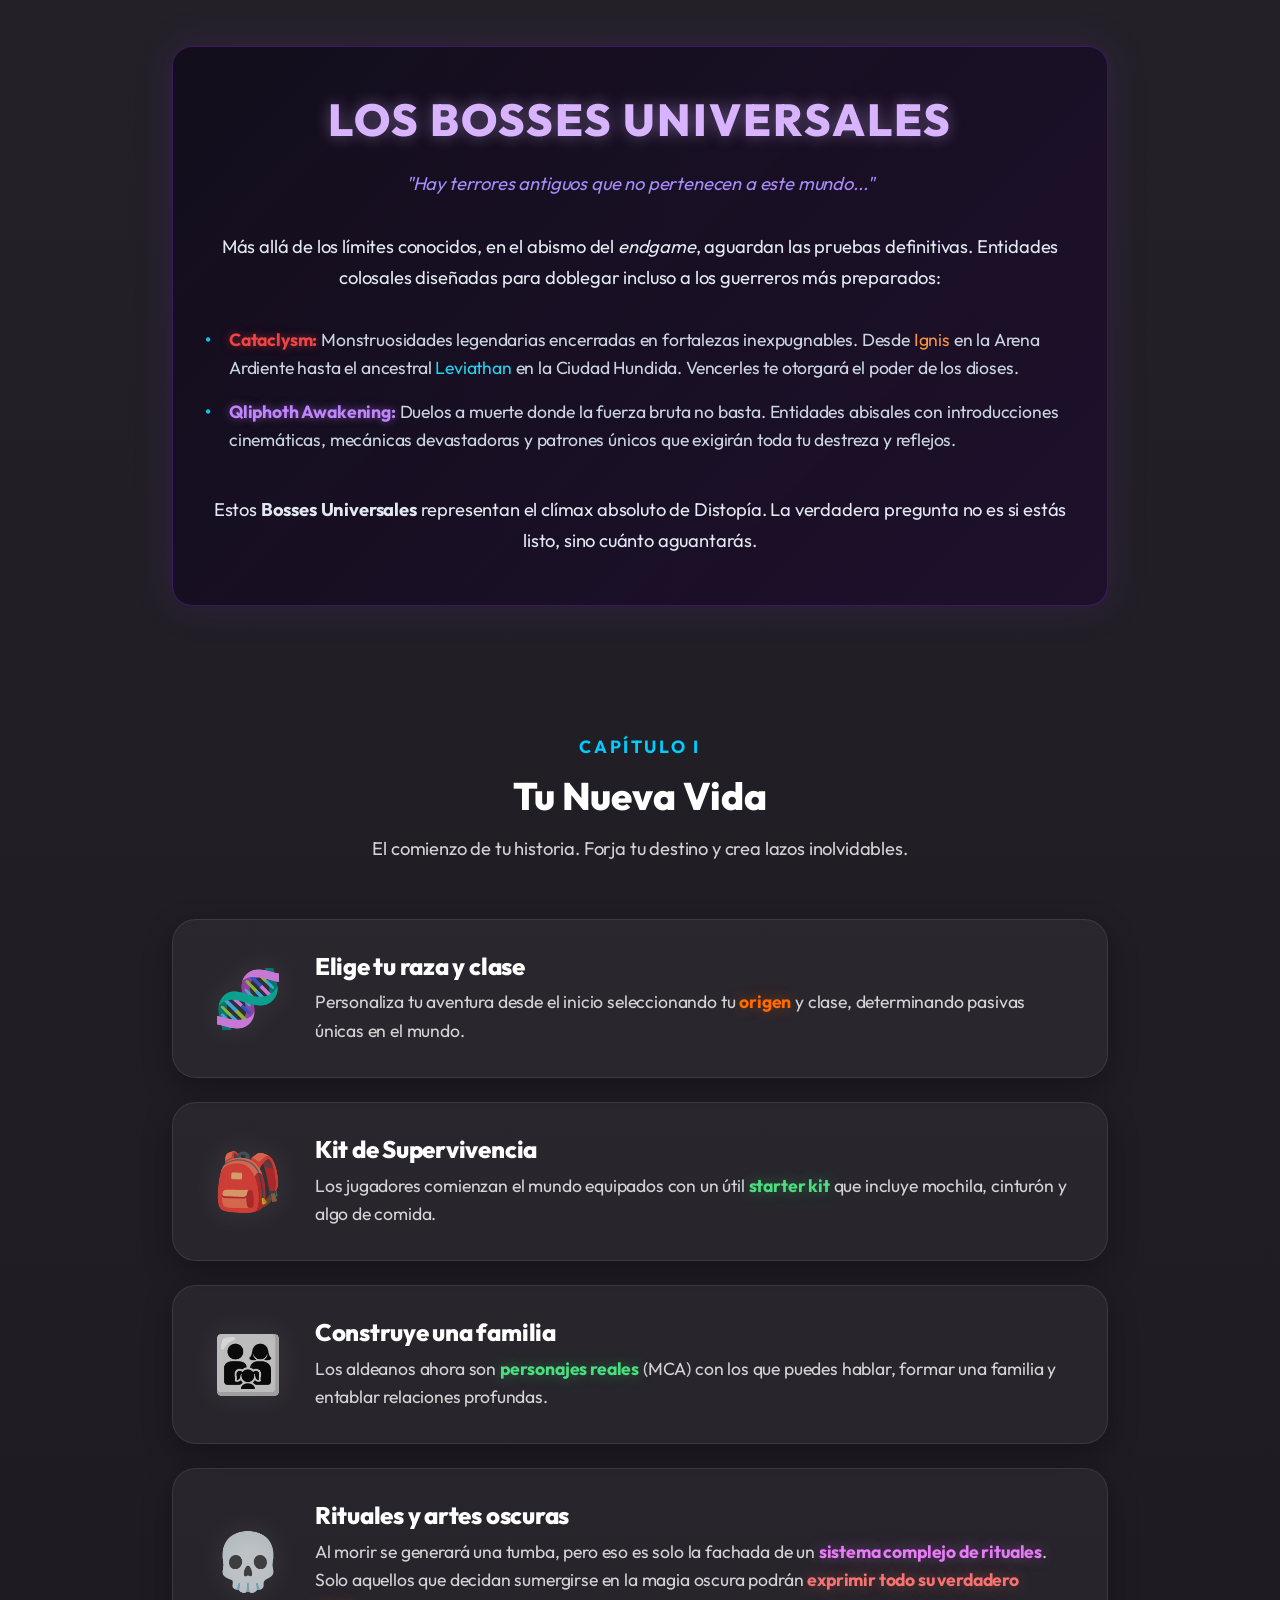
==== commit 54e24e87: "Restore Bosses Universales inline styling to be unique and mysterious without the background number" ====
--- a/caracteristicas.html
+++ b/caracteristicas.html
@@ -530,9 +530,9 @@
         <!-- ═══════════════════════════════════════════════════════════
              Feature 13: Bosses Universales
         ═══════════════════════════════════════════════════════════ -->
-        <div class="feature-centered feature-mysterious">
-            <div class="fc-content">
-                <h2 class="fc-title mysterious-title">Los Bosses Universales</h2>
+        <div class="feature-centered" style="background: linear-gradient(135deg, rgba(15,10,25,0.8) 0%, rgba(30,15,45,0.9) 100%); border: 1px solid rgba(147,51,234,0.3); box-shadow: 0 0 40px rgba(147,51,234,0.15); padding: 3rem 2rem; border-radius: 20px; position: relative; overflow: hidden; margin-top: 4rem;">
+            <div class="fc-content" style="position: relative; z-index: 2; width: 100%;">
+                <h2 class="fc-title" style="color: #d8b4fe; text-shadow: 0 0 15px rgba(216, 180, 254, 0.4); text-transform: uppercase; letter-spacing: 2px;">Los Bosses Universales</h2>
                 <p class="fc-desc" style="font-style: italic; color: #a78bfa; margin-bottom: 2rem;">"Hay terrores antiguos que no pertenecen a este mundo..."</p>
                 <p class="fc-desc" style="color: #e2e8f0;">Más allá de los límites conocidos, en el abismo del <em>endgame</em>, aguardan las pruebas definitivas. Entidades colosales diseñadas para doblegar incluso a los guerreros más preparados:</p>
                 <ul class="fc-list" style="color: #cbd5e1;">
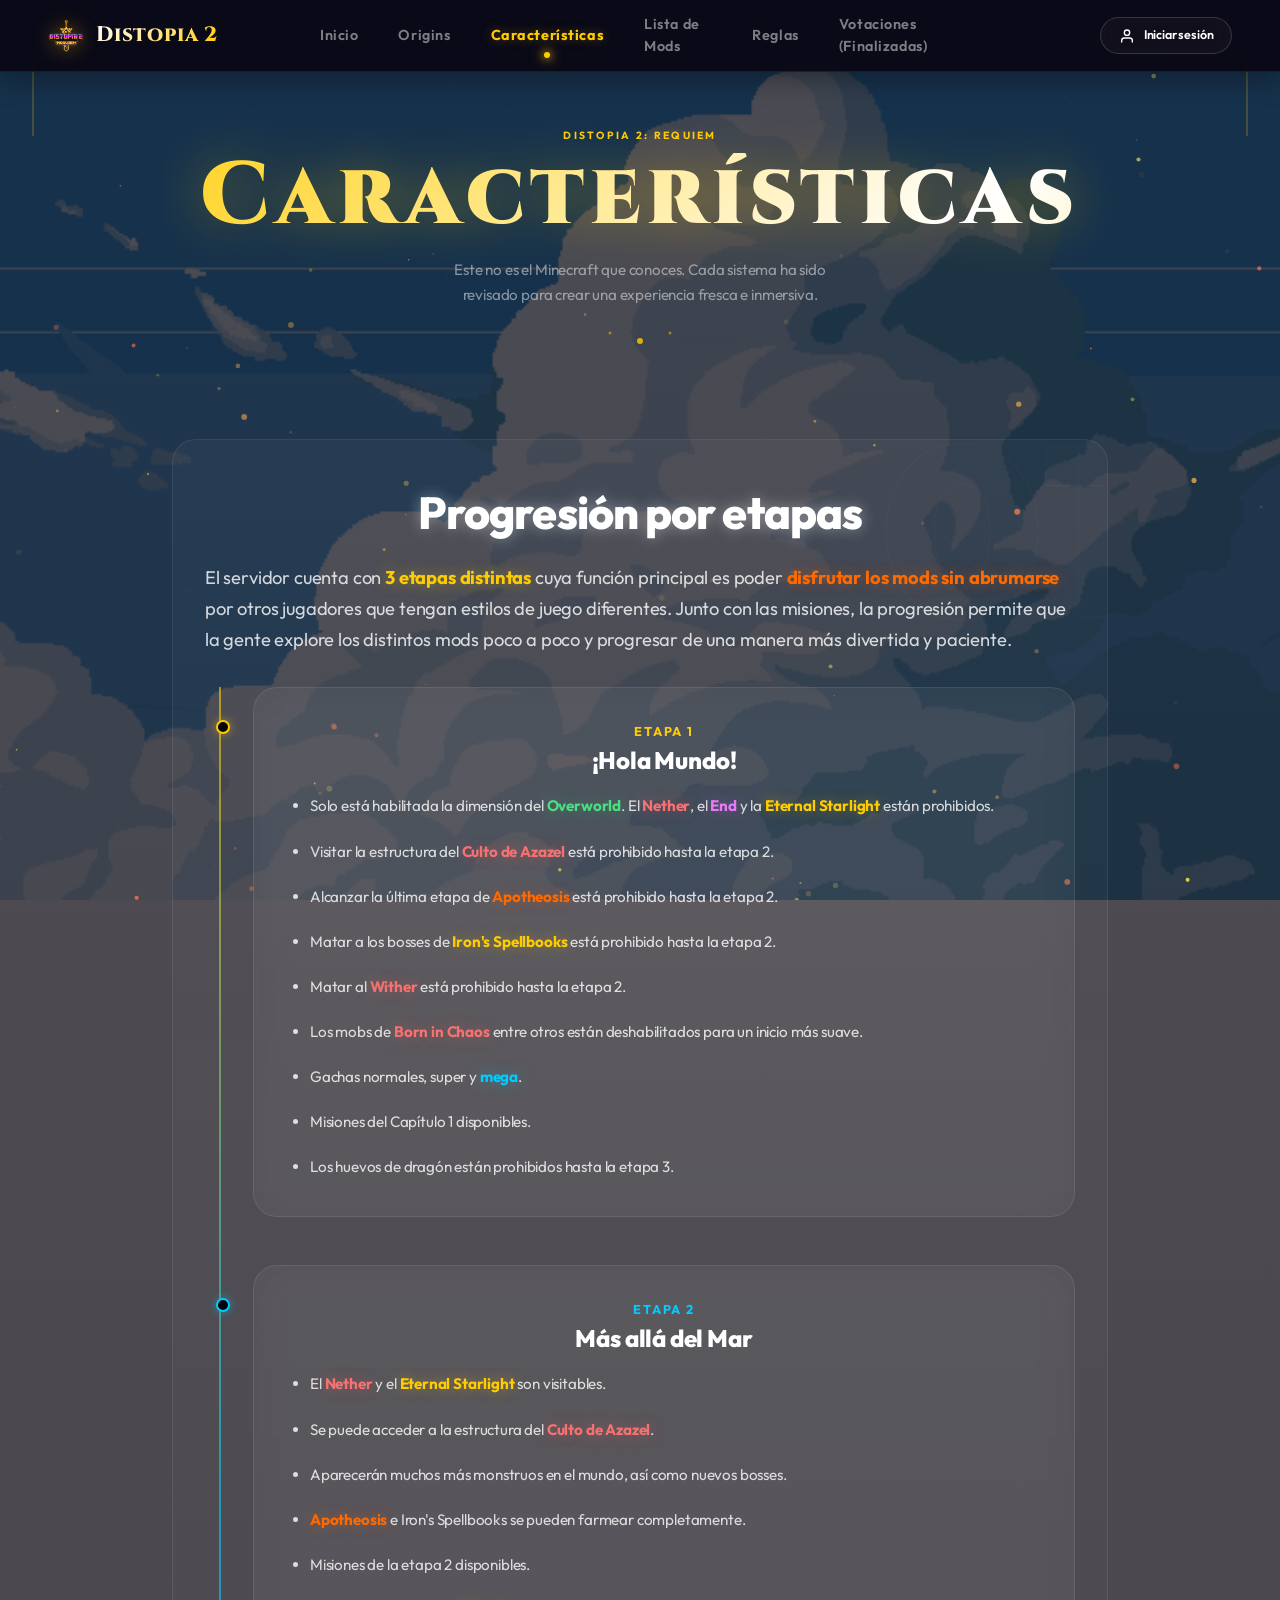
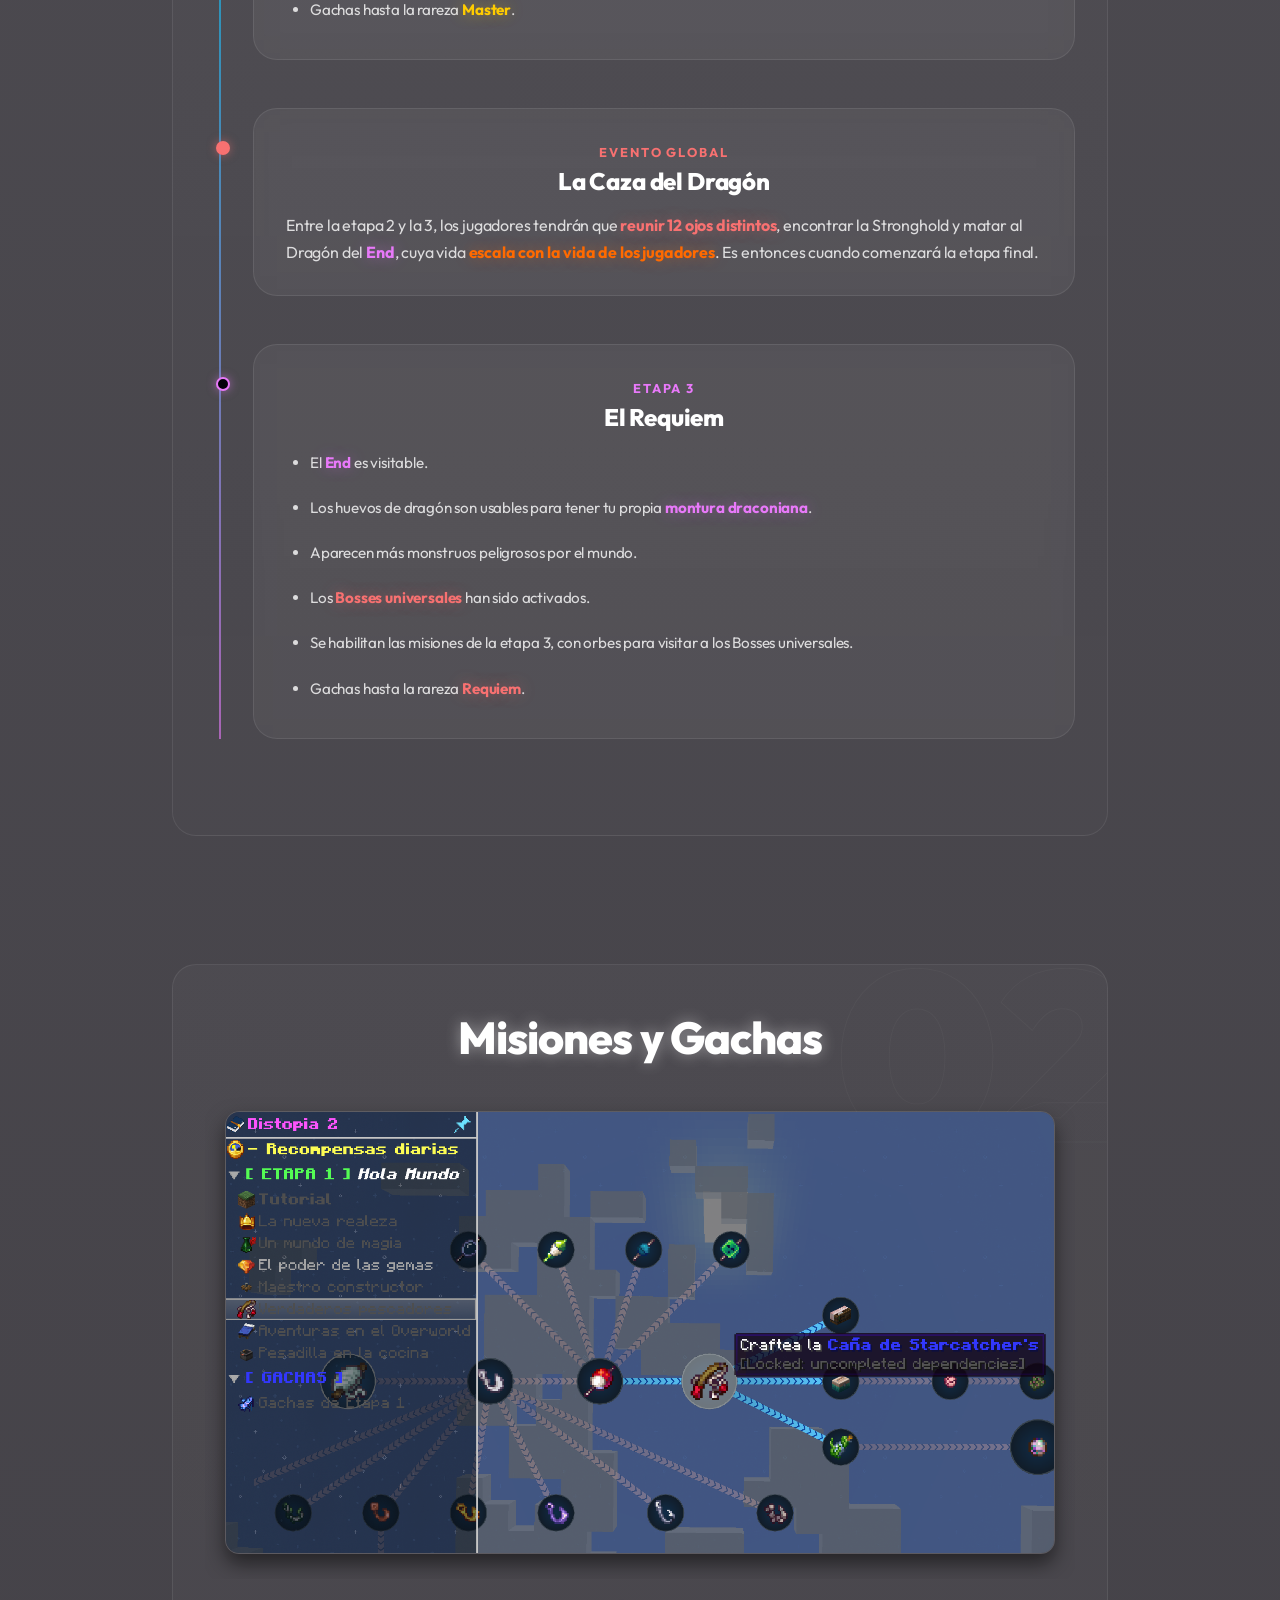
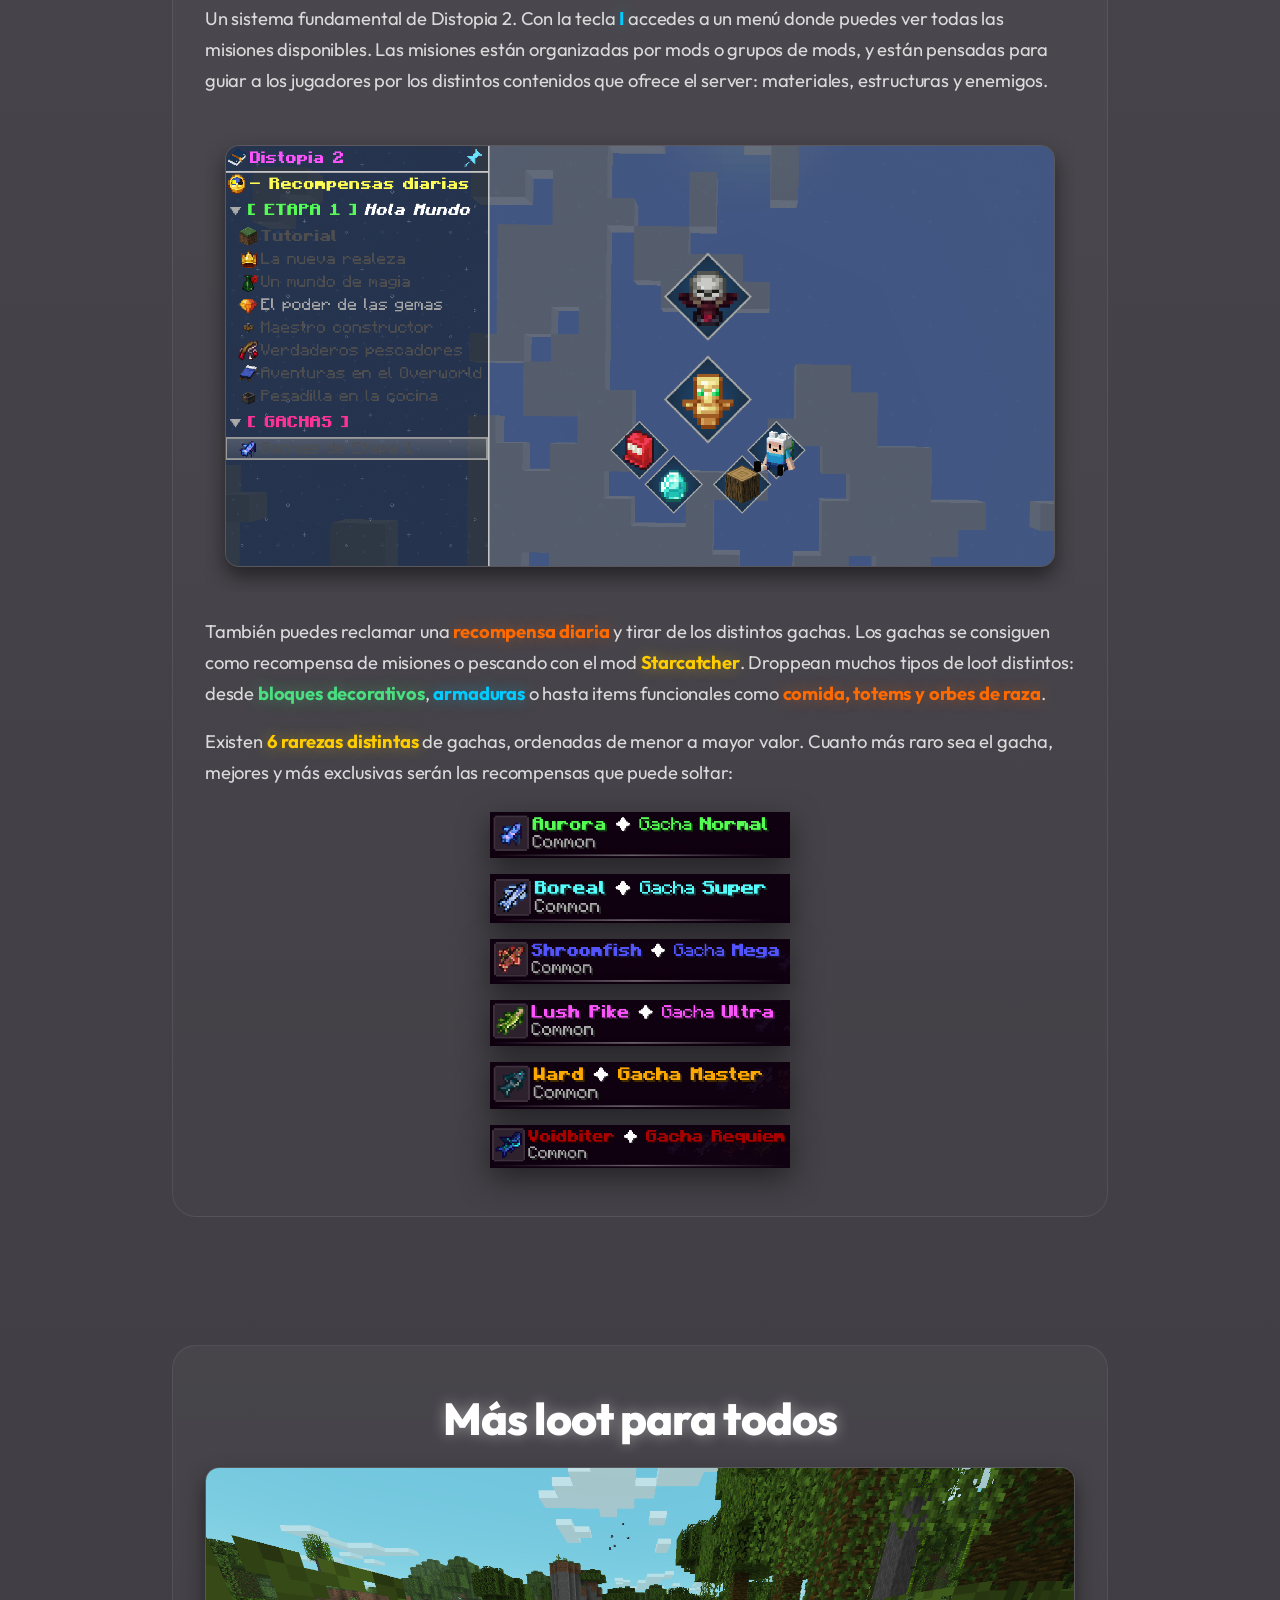
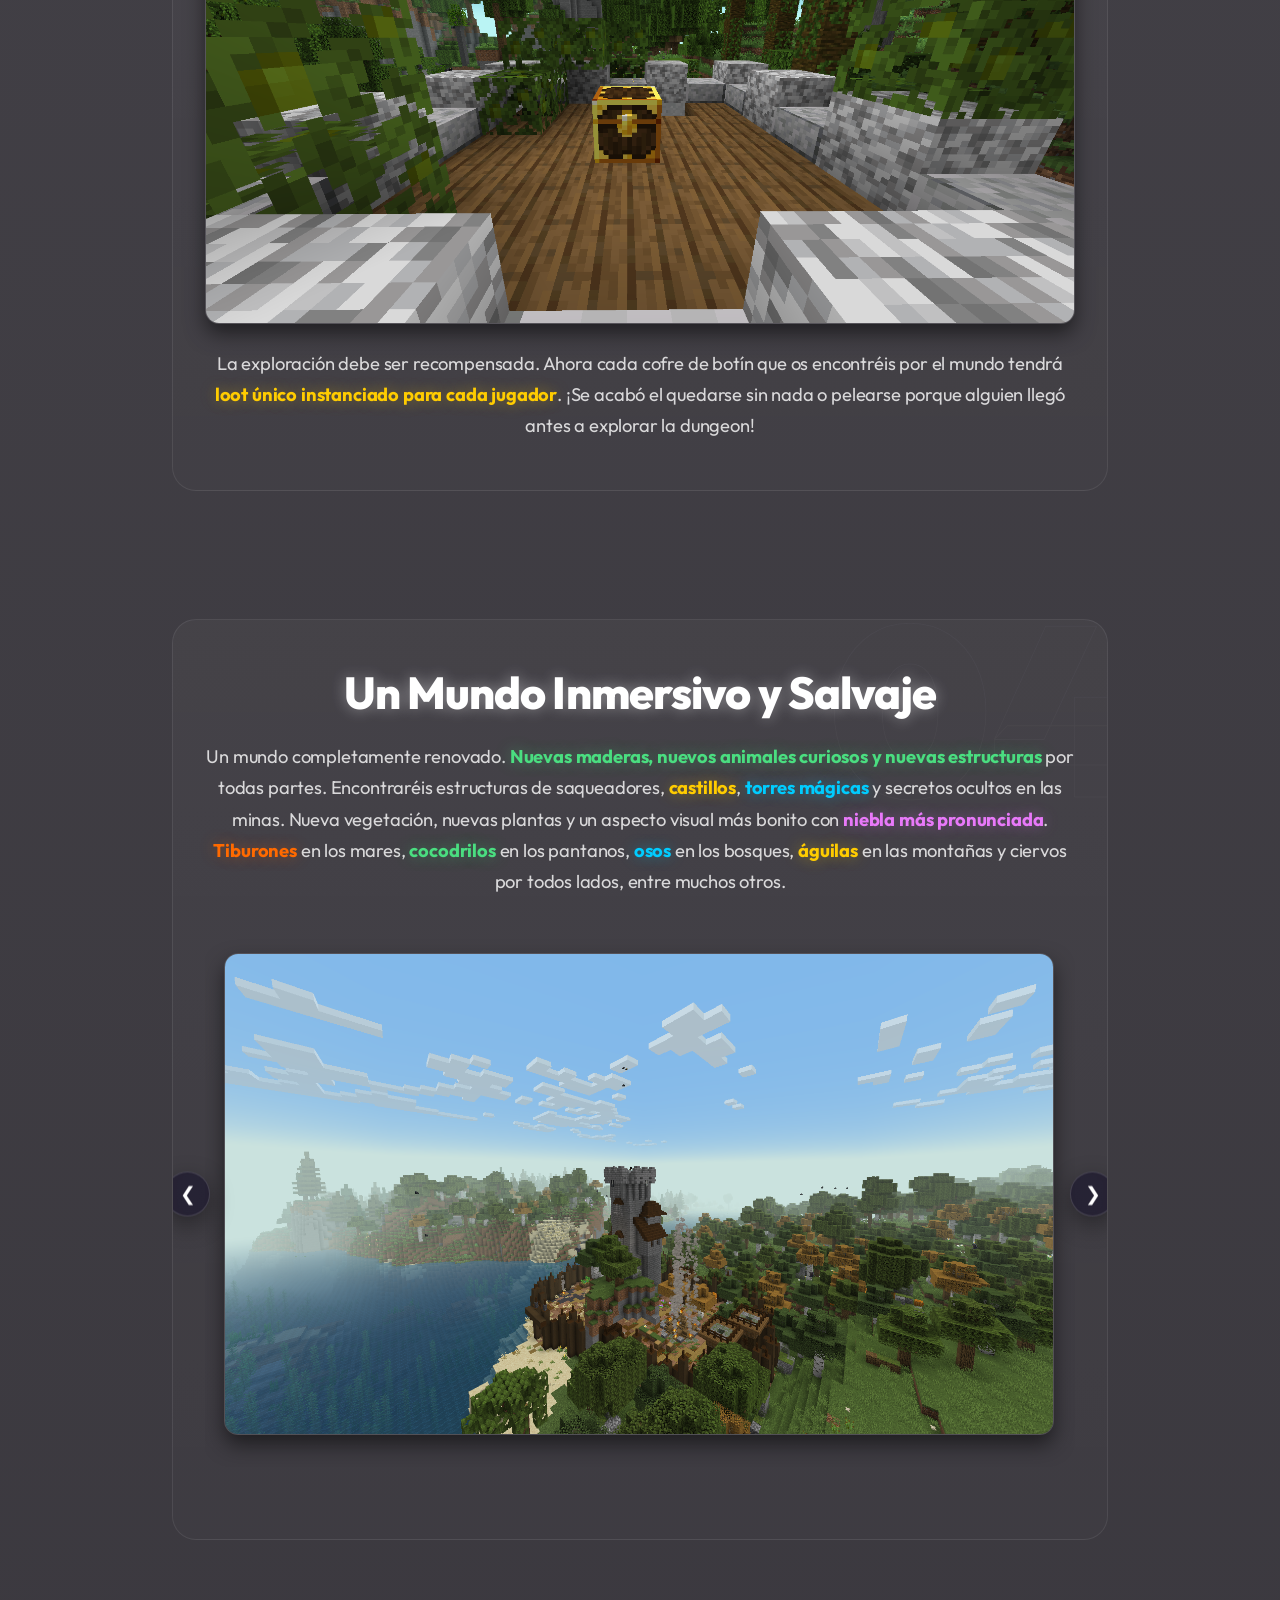
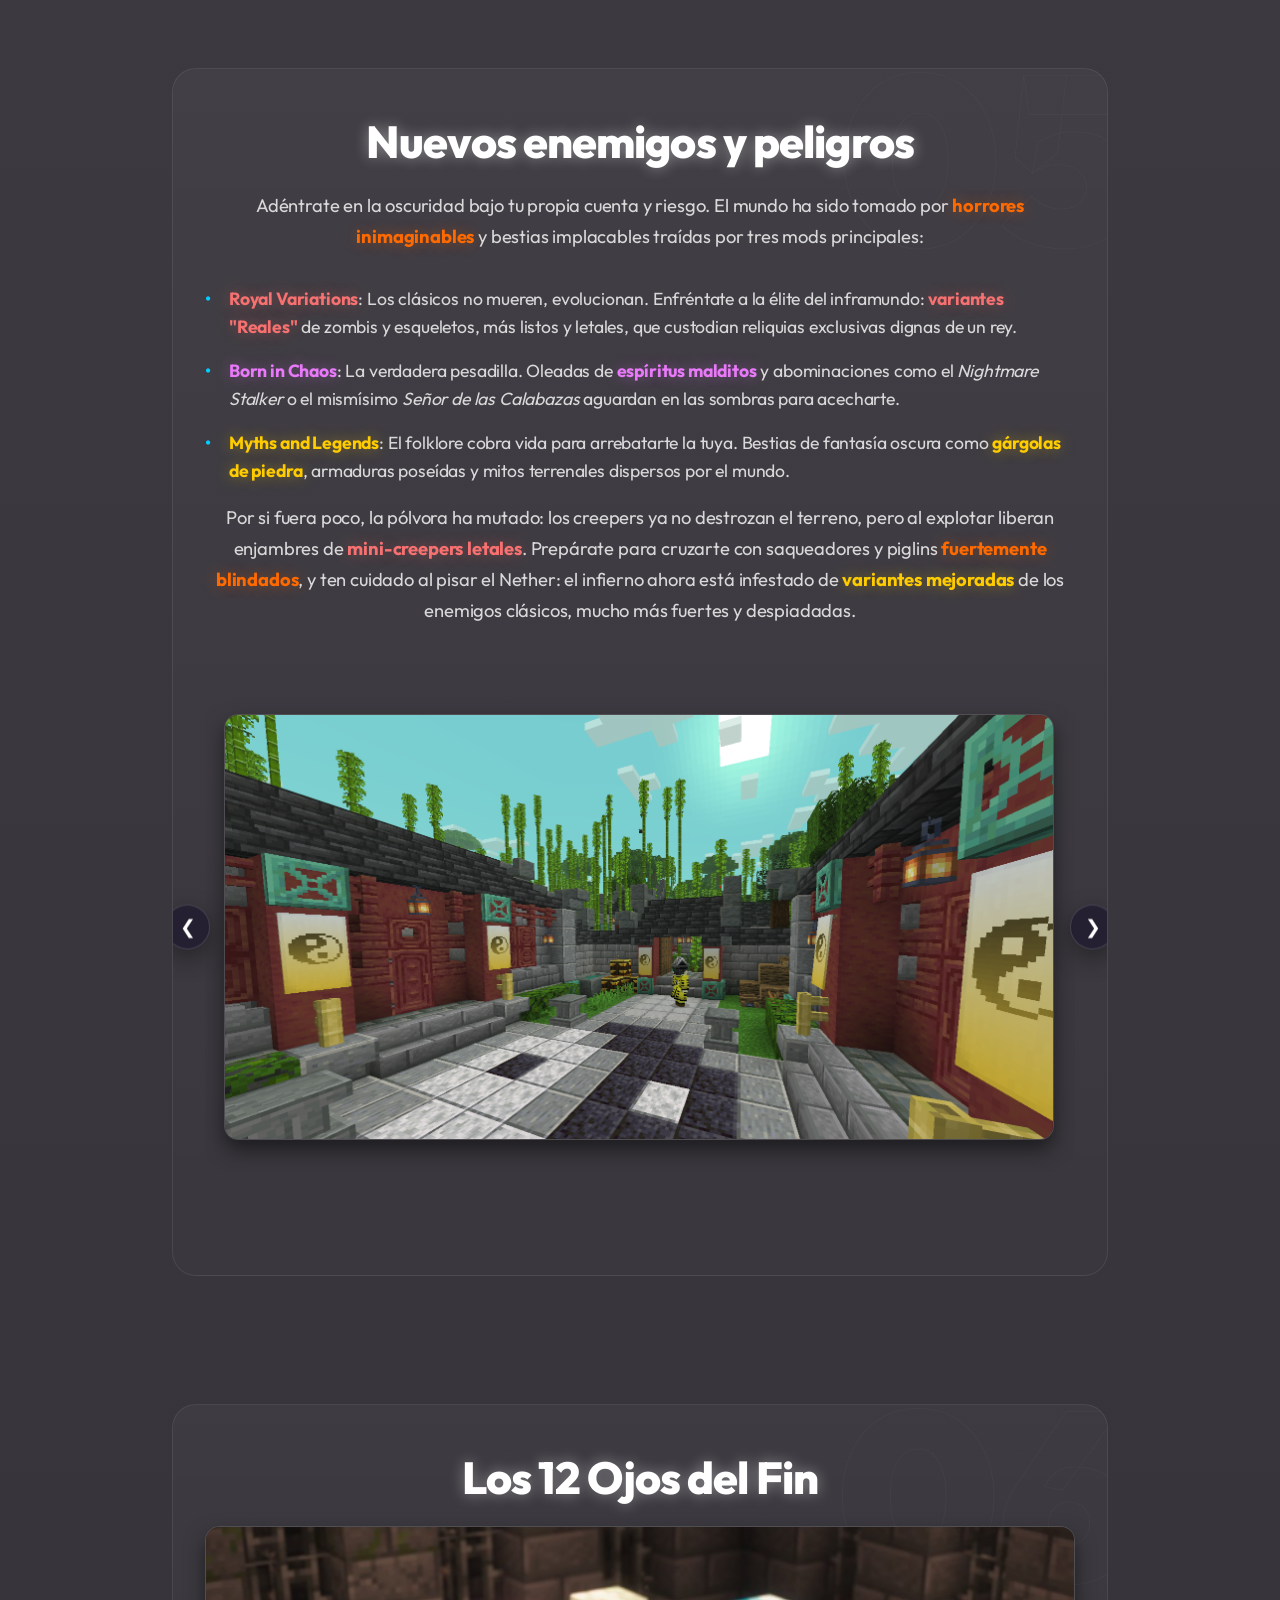
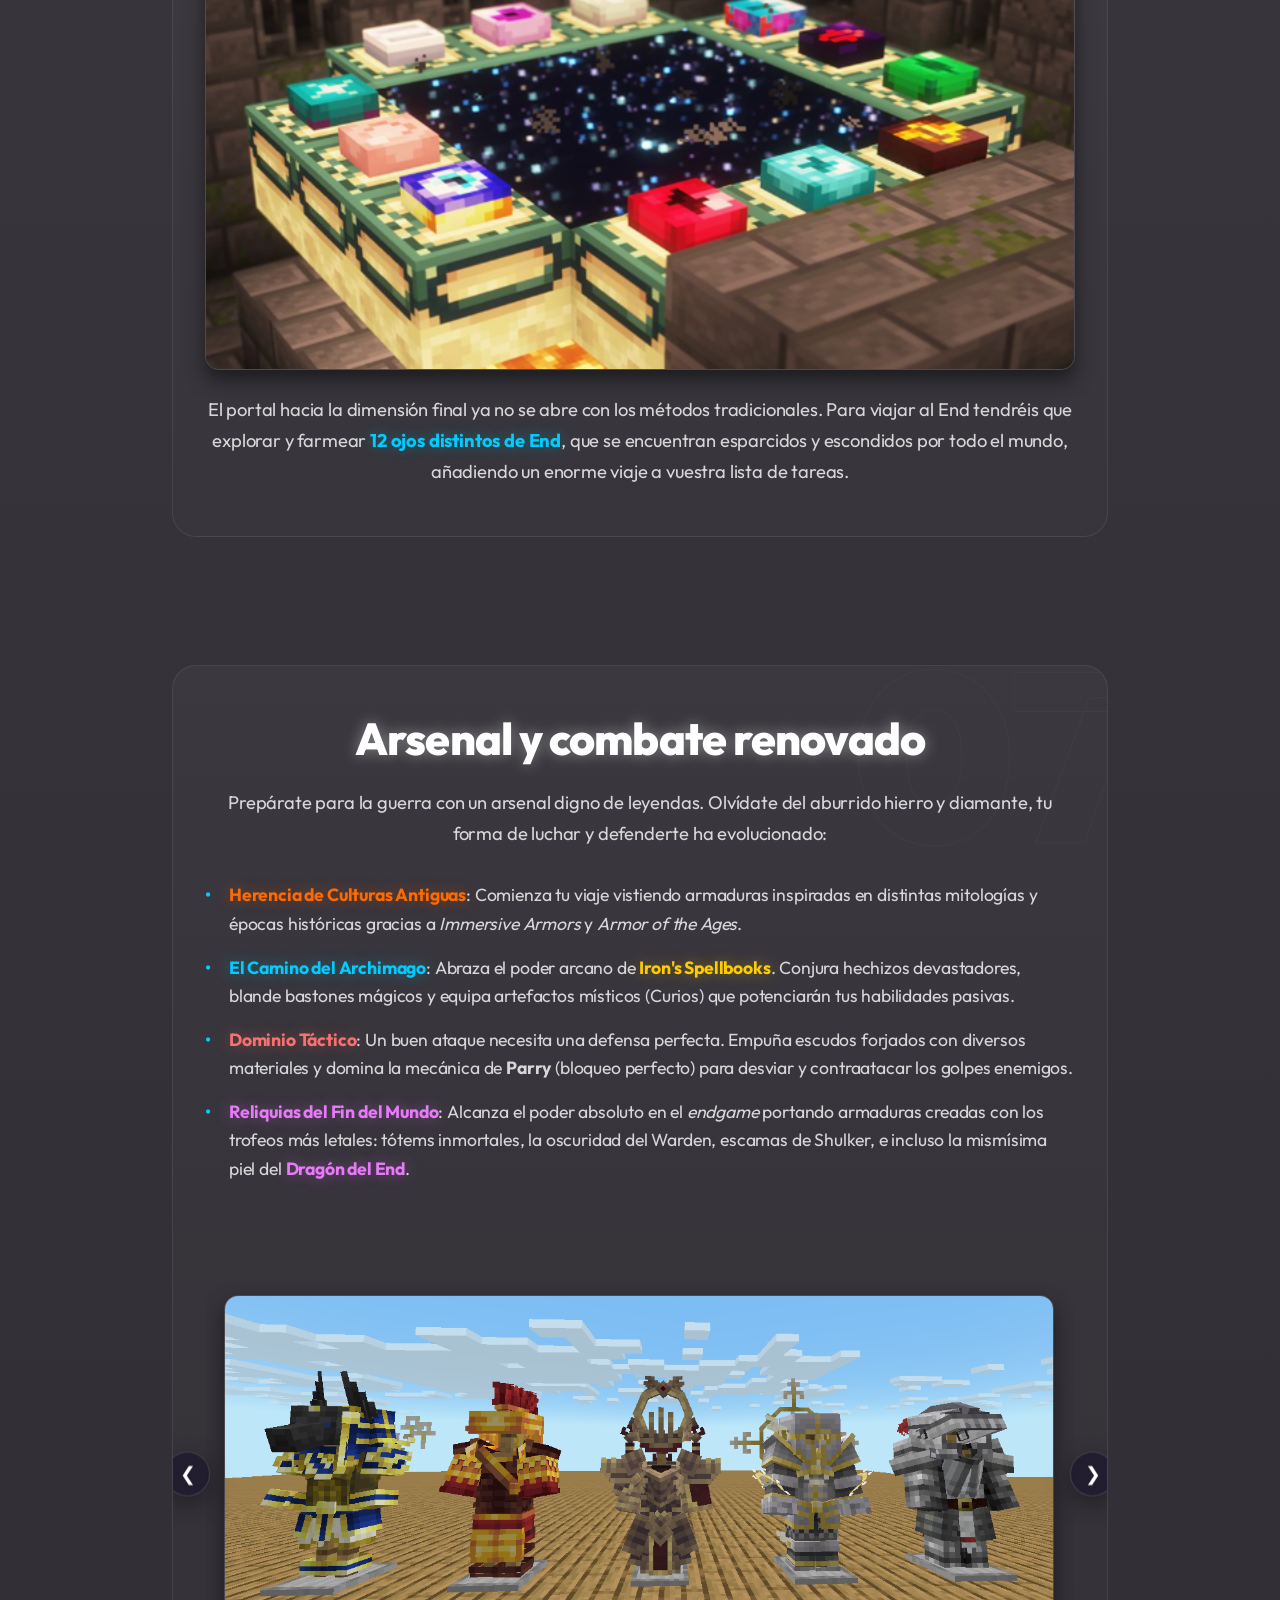
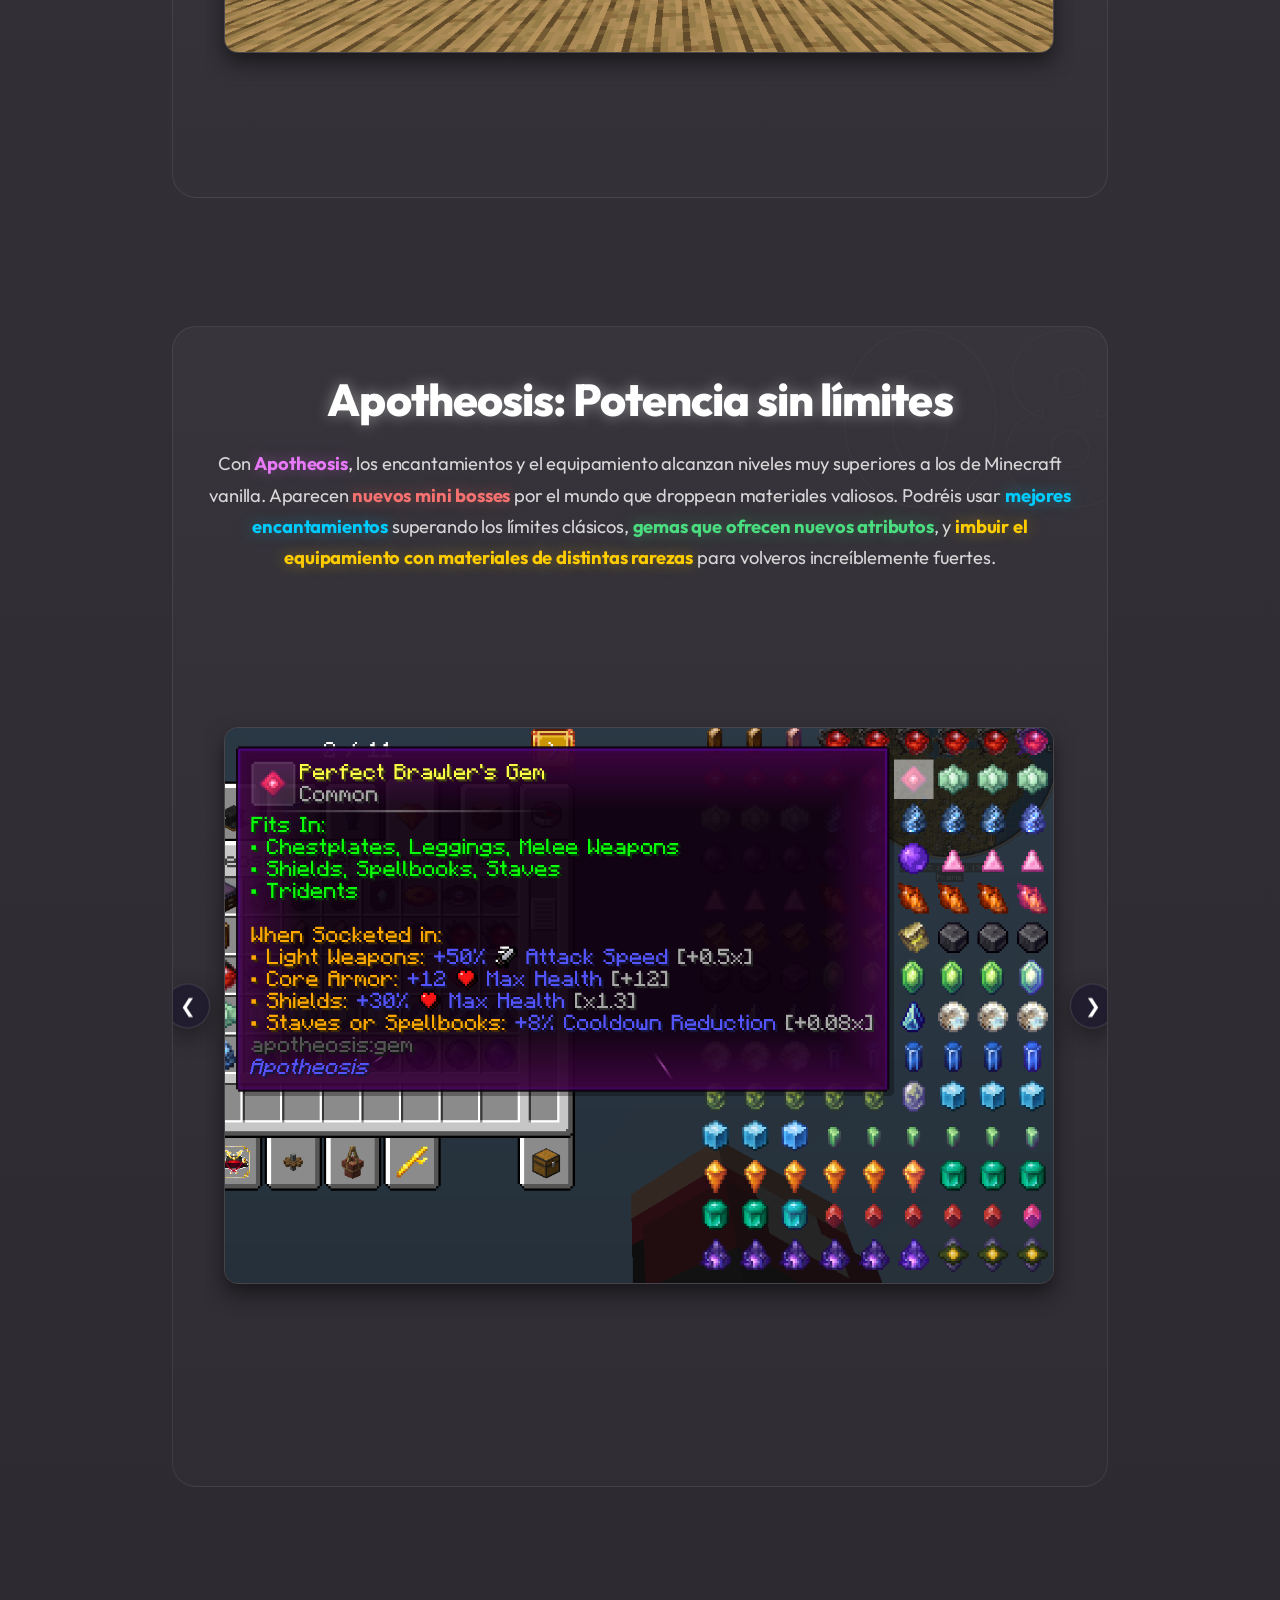
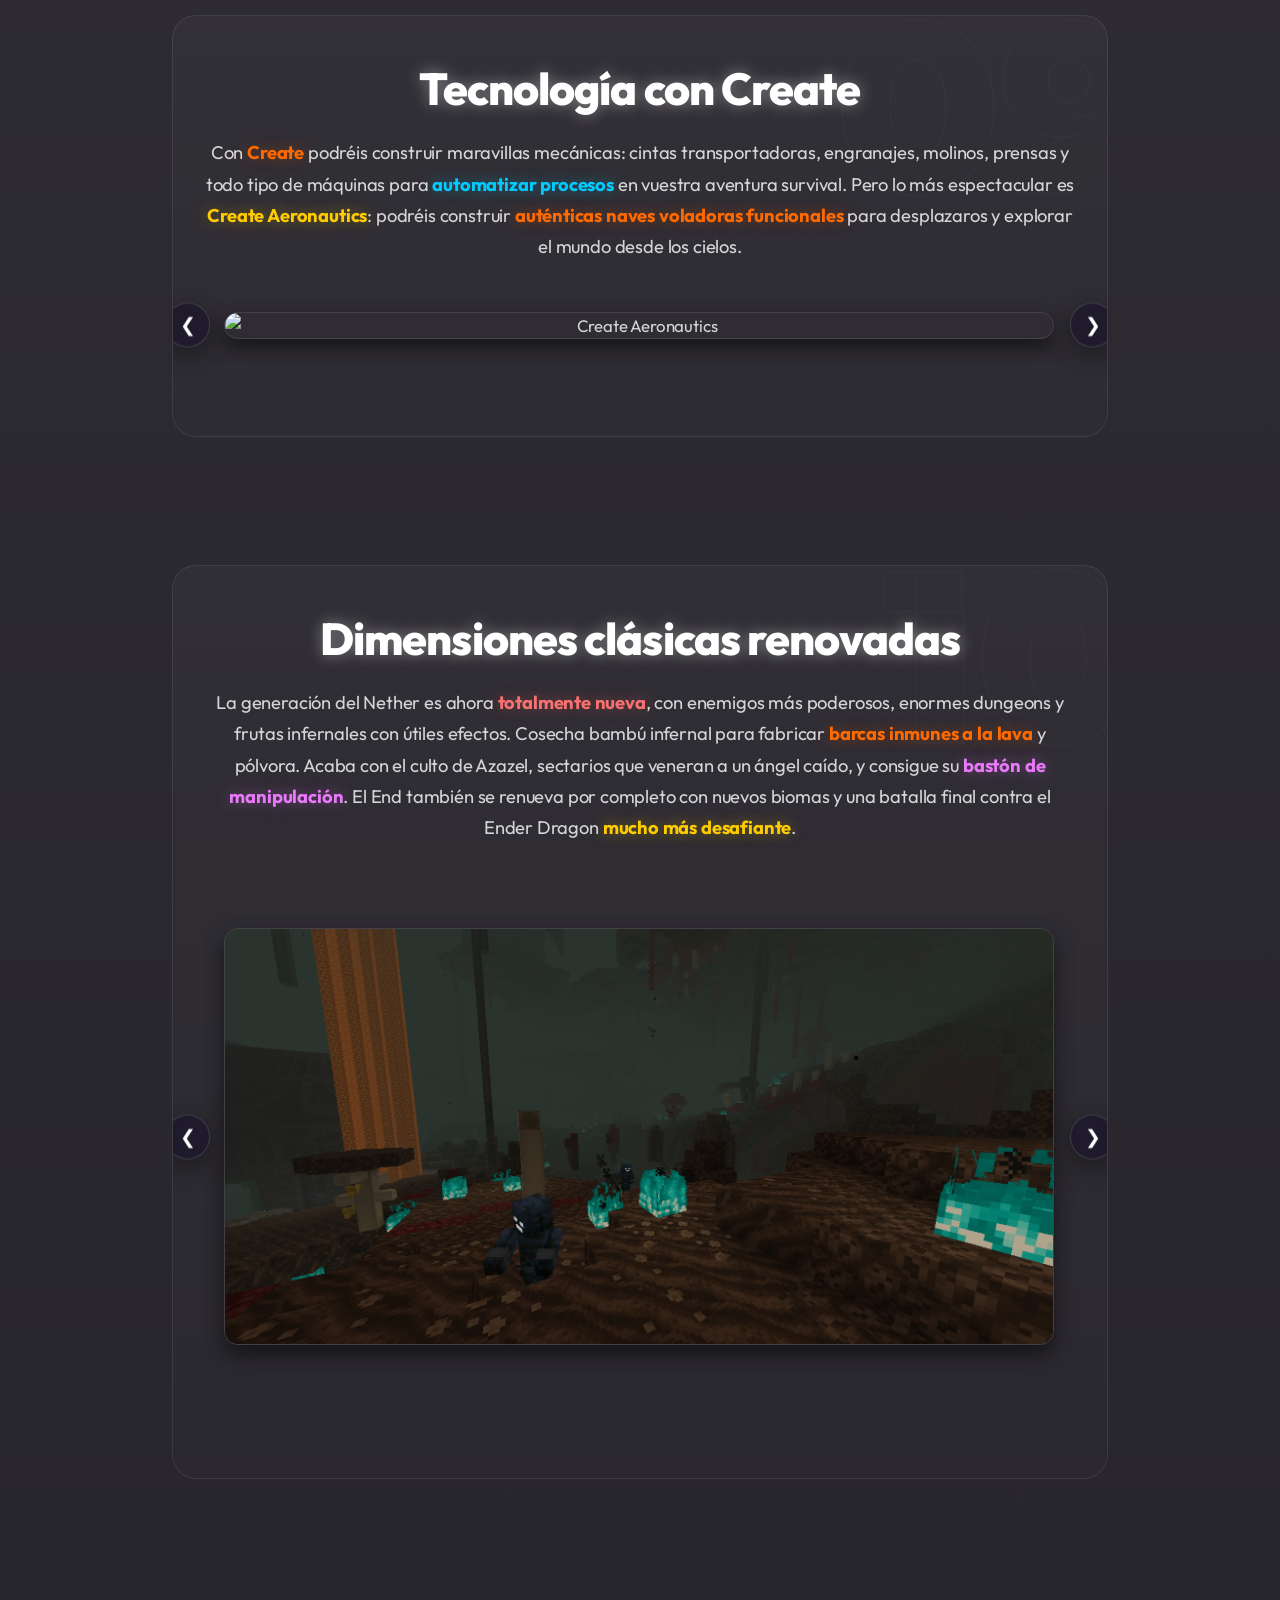
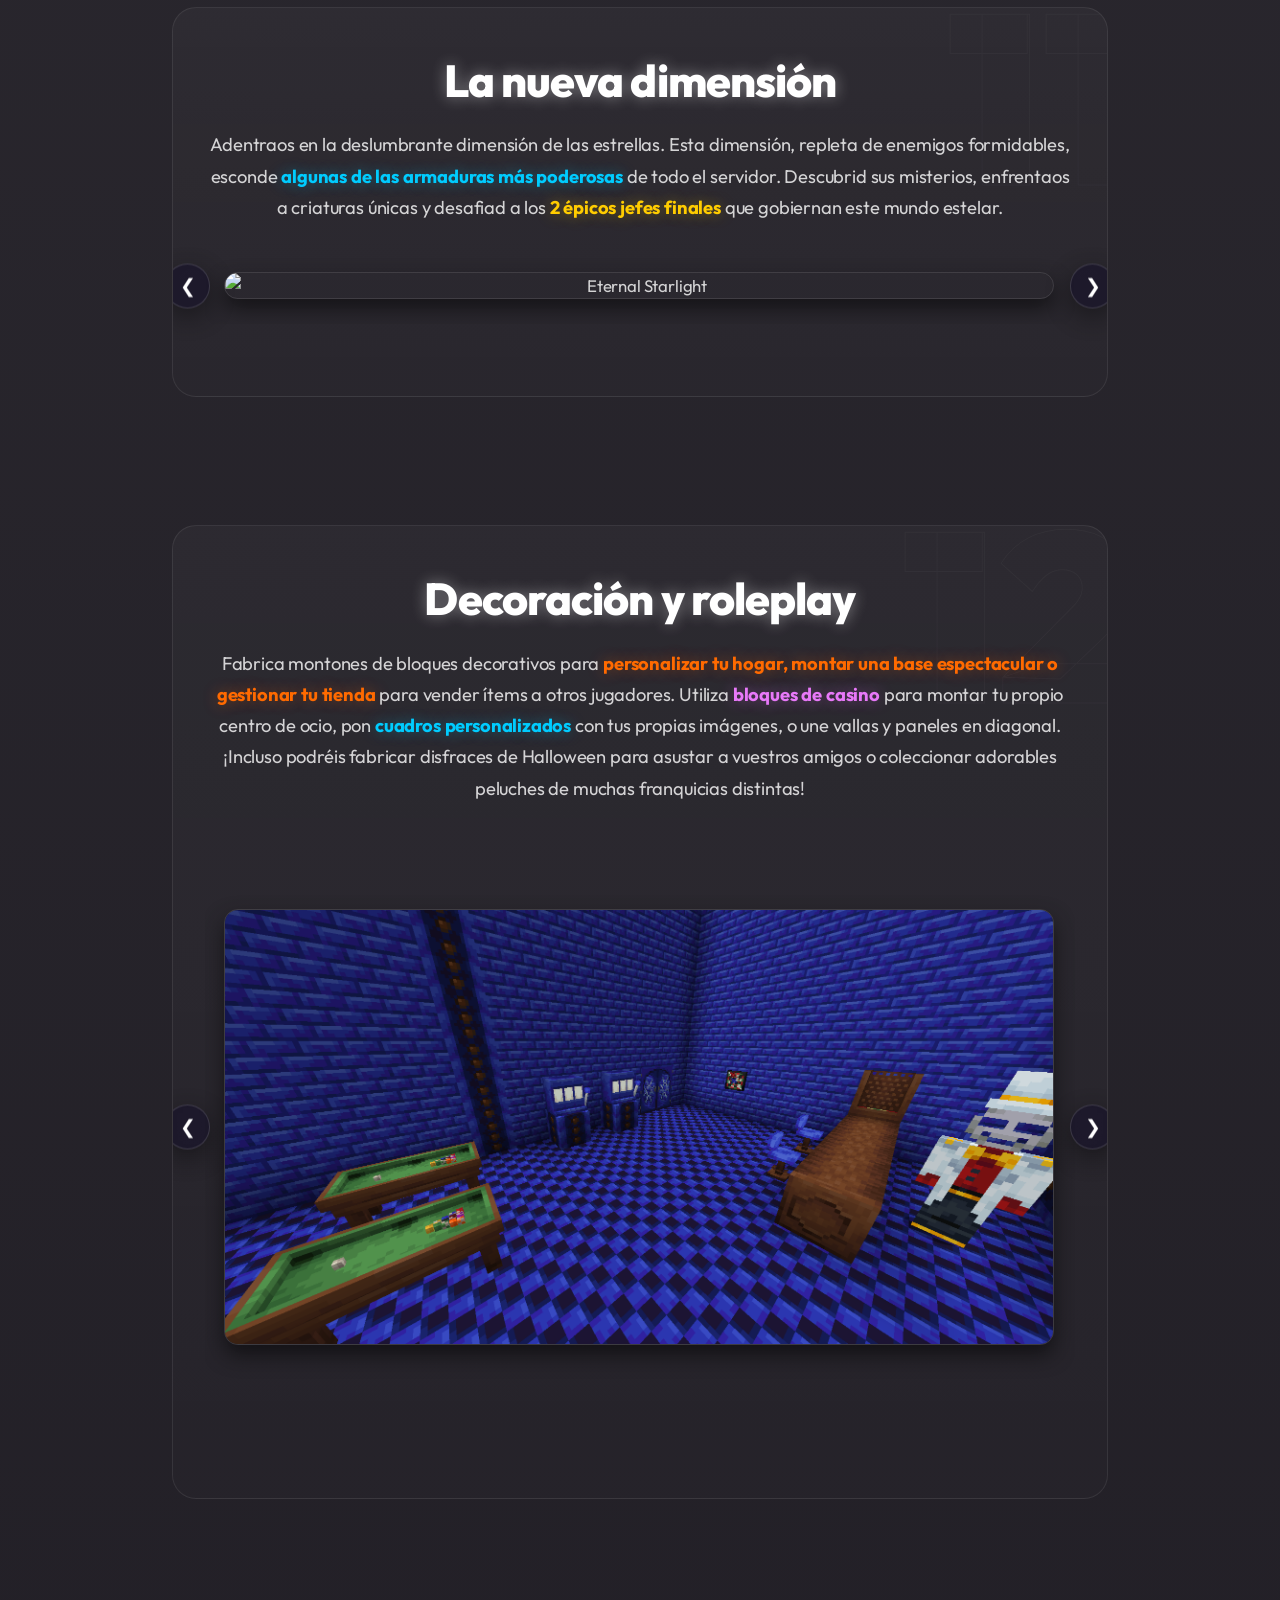
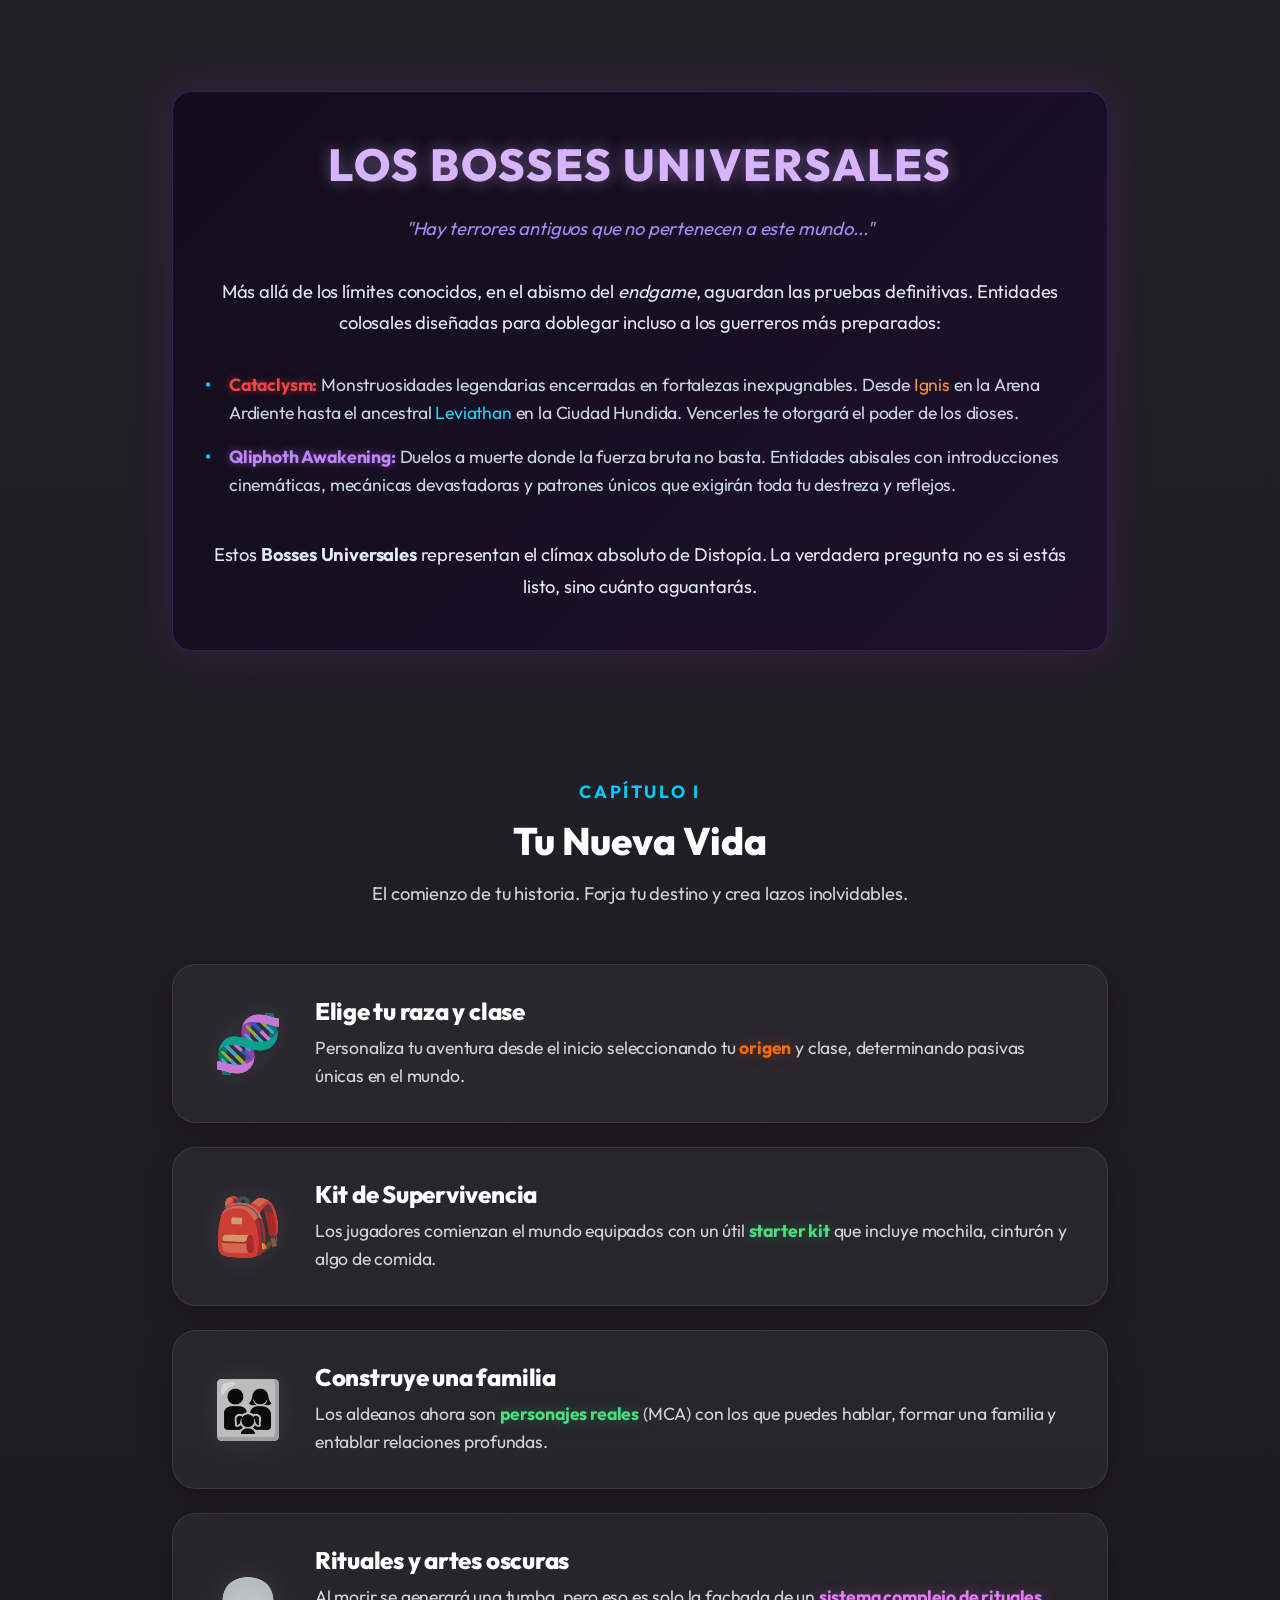
==== commit 333072ed: "Añadida prohibición de matar al Wither en la Etapa 1" ====
--- a/caracteristicas.html
+++ b/caracteristicas.html
@@ -128,6 +128,7 @@
                                     class="highlight-orange">Apotheosis</span> está prohibido hasta la etapa 2.</div>
                             <div class="stage-feature-item">Matar a los bosses de <span class="highlight-violet">Iron's
                                     Spellbooks</span> está prohibido hasta la etapa 2.</div>
+                            <div class="stage-feature-item">Matar al <span class="highlight-red">Wither</span> está prohibido hasta la etapa 2.</div>
                             <div class="stage-feature-item">Los mobs de <span class="highlight-red">Born in Chaos</span>
                                 entre otros están deshabilitados para un inicio más suave.</div>
                             <div class="stage-feature-item">Gachas normales, super y <span
--- a/style.css
+++ b/style.css
@@ -3868,3 +3868,83 @@
     right: -40px;
 }
 
+
+/* ═══════════════════════════════════════════════════════════
+   MODS GRID
+═══════════════════════════════════════════════════════════ */
+.mods-category {
+    margin-top: 3rem;
+    margin-bottom: 2rem;
+}
+
+.mods-category-title {
+    font-family: var(--font-head);
+    font-size: 2.5rem;
+    color: var(--text-light);
+    margin-bottom: 1.5rem;
+    display: flex;
+    align-items: center;
+    gap: 0.75rem;
+    text-shadow: 0 0 15px rgba(255, 255, 255, 0.2);
+    border-bottom: 1px solid rgba(255,255,255,0.1);
+    padding-bottom: 0.5rem;
+}
+
+.mods-grid {
+    display: grid;
+    grid-template-columns: repeat(auto-fill, minmax(280px, 1fr));
+    gap: 1.5rem;
+}
+
+.mod-card-small {
+    background: var(--glass);
+    border: 1px solid rgba(255,255,255,0.08);
+    border-radius: var(--r-lg);
+    overflow: hidden;
+    display: flex;
+    flex-direction: column;
+    transition: transform 0.3s cubic-bezier(0.4, 0, 0.2, 1), box-shadow 0.3s ease;
+    backdrop-filter: blur(10px);
+    -webkit-backdrop-filter: blur(10px);
+}
+
+.mod-card-small:hover {
+    transform: translateY(-5px);
+    box-shadow: 0 10px 25px rgba(0,0,0,0.4), 0 0 15px rgba(255,255,255,0.05);
+    border-color: rgba(255,255,255,0.15);
+}
+
+.mod-card-image {
+    width: 100%;
+    height: 140px;
+    background-size: cover;
+    background-position: center;
+    background-color: rgba(0,0,0,0.5);
+    border-bottom: 1px solid rgba(255,255,255,0.05);
+}
+
+.mod-card-content {
+    padding: 1.25rem;
+    display: flex;
+    flex-direction: column;
+    flex-grow: 1;
+}
+
+.mod-card-title {
+    font-family: var(--font-head);
+    font-size: 1.2rem;
+    color: var(--text-light);
+    margin: 0 0 0.5rem 0;
+}
+
+.mod-card-desc {
+    font-size: 0.85rem;
+    color: var(--text-muted);
+    line-height: 1.4;
+    margin: 0;
+    display: -webkit-box;
+    -webkit-line-clamp: 3;
+    -webkit-box-orient: vertical;
+    overflow: hidden;
+    text-overflow: ellipsis;
+}
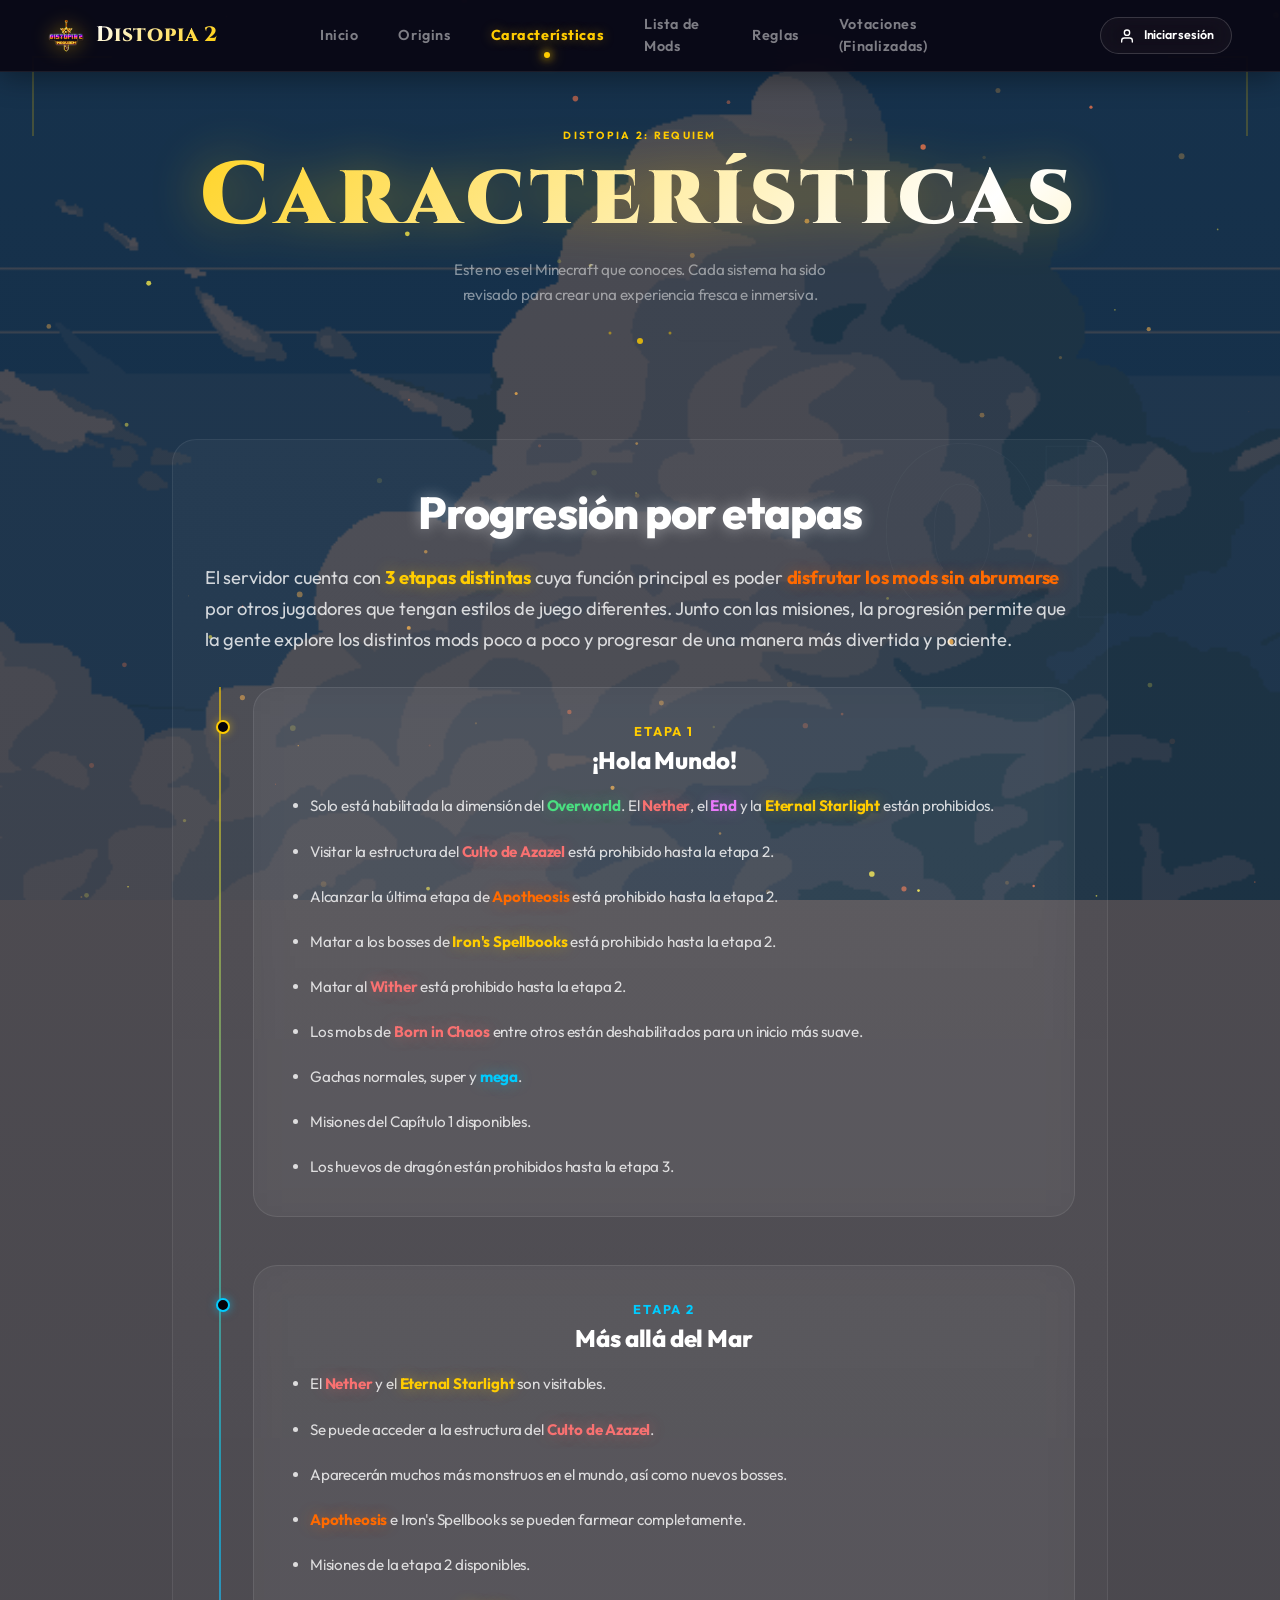
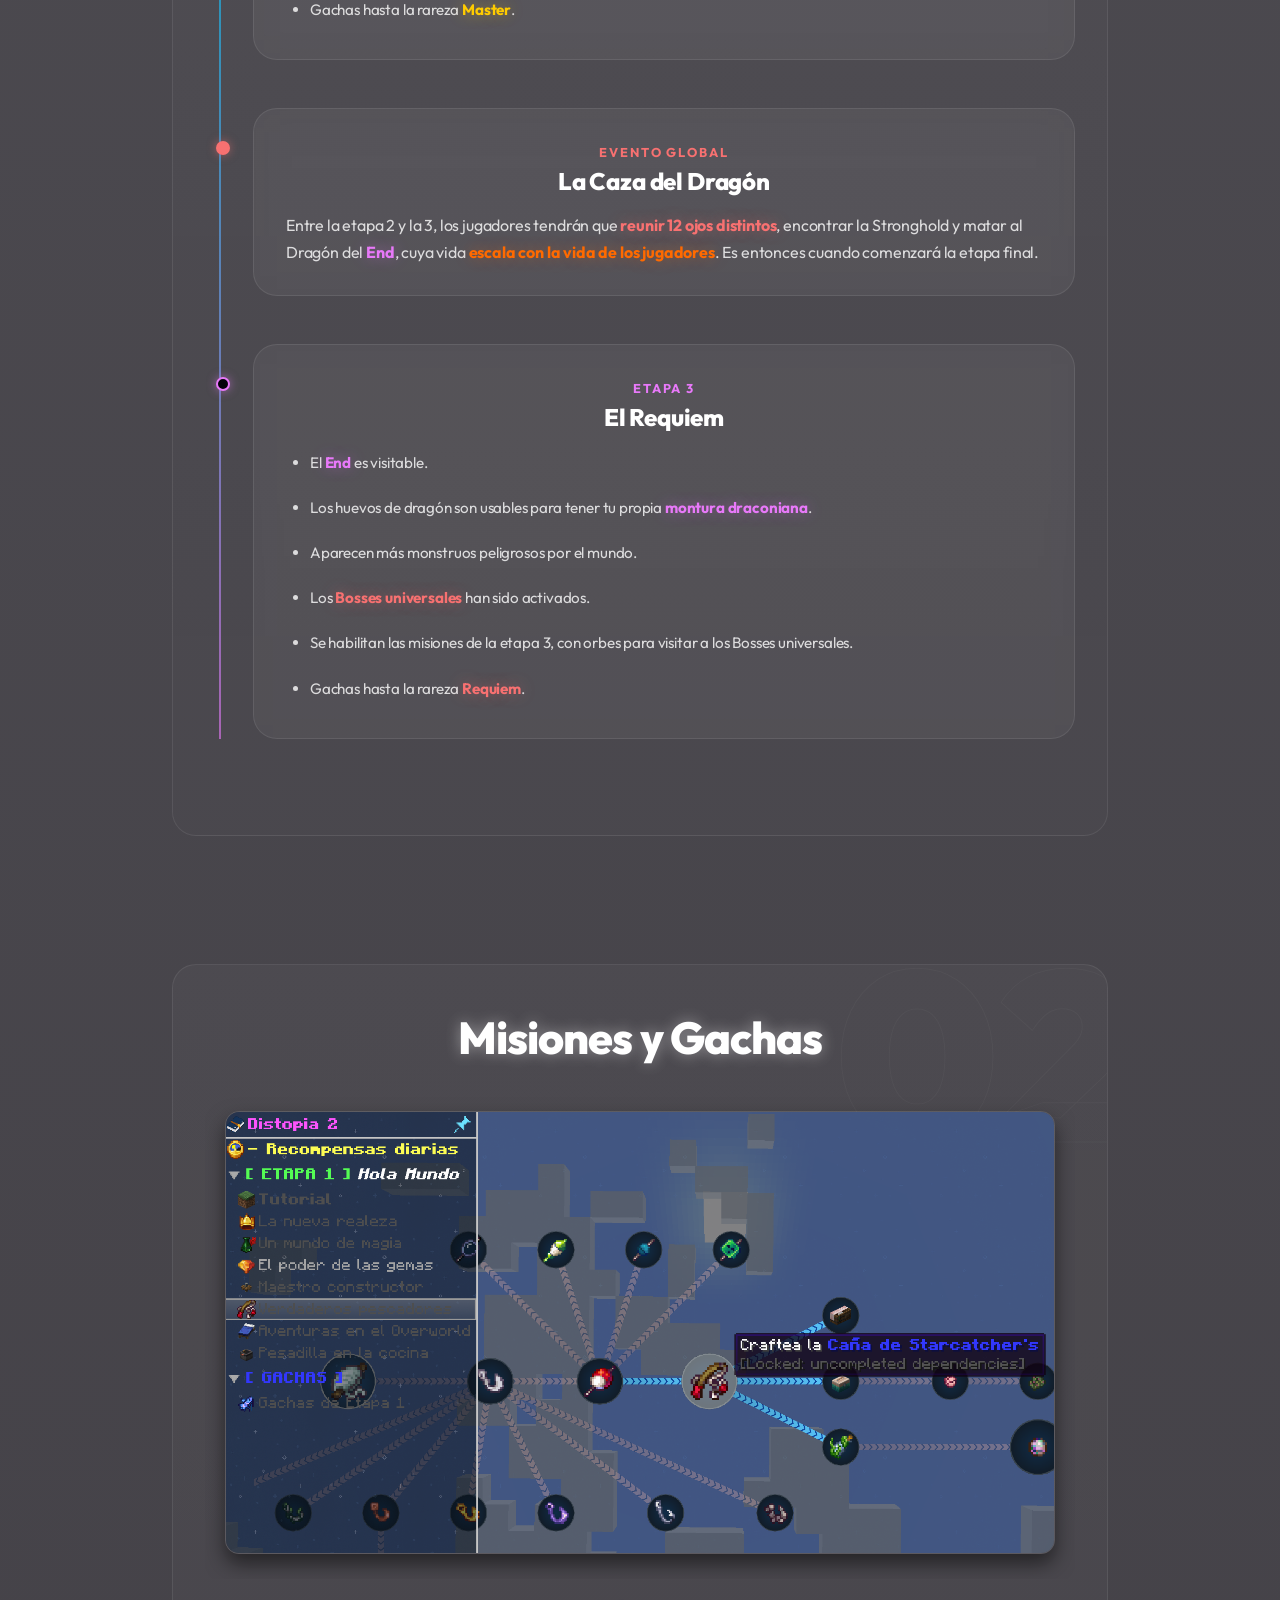
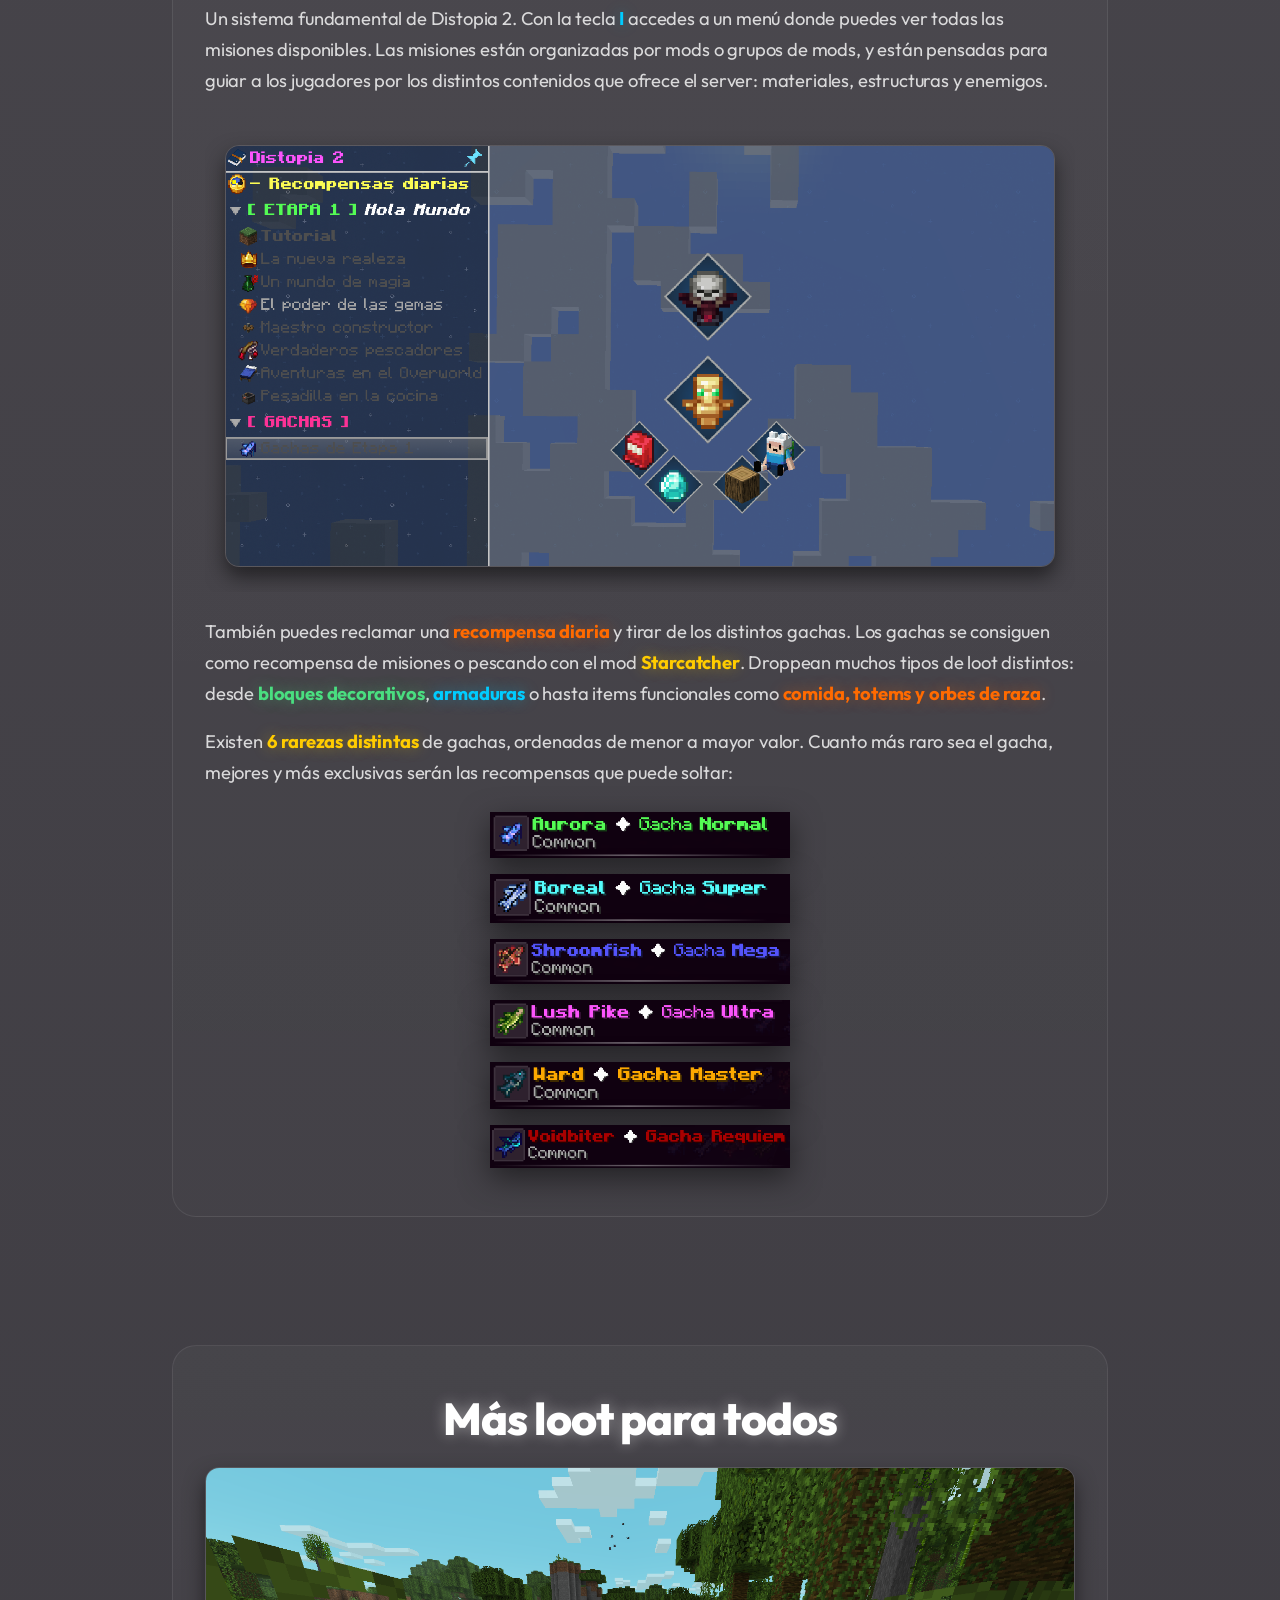
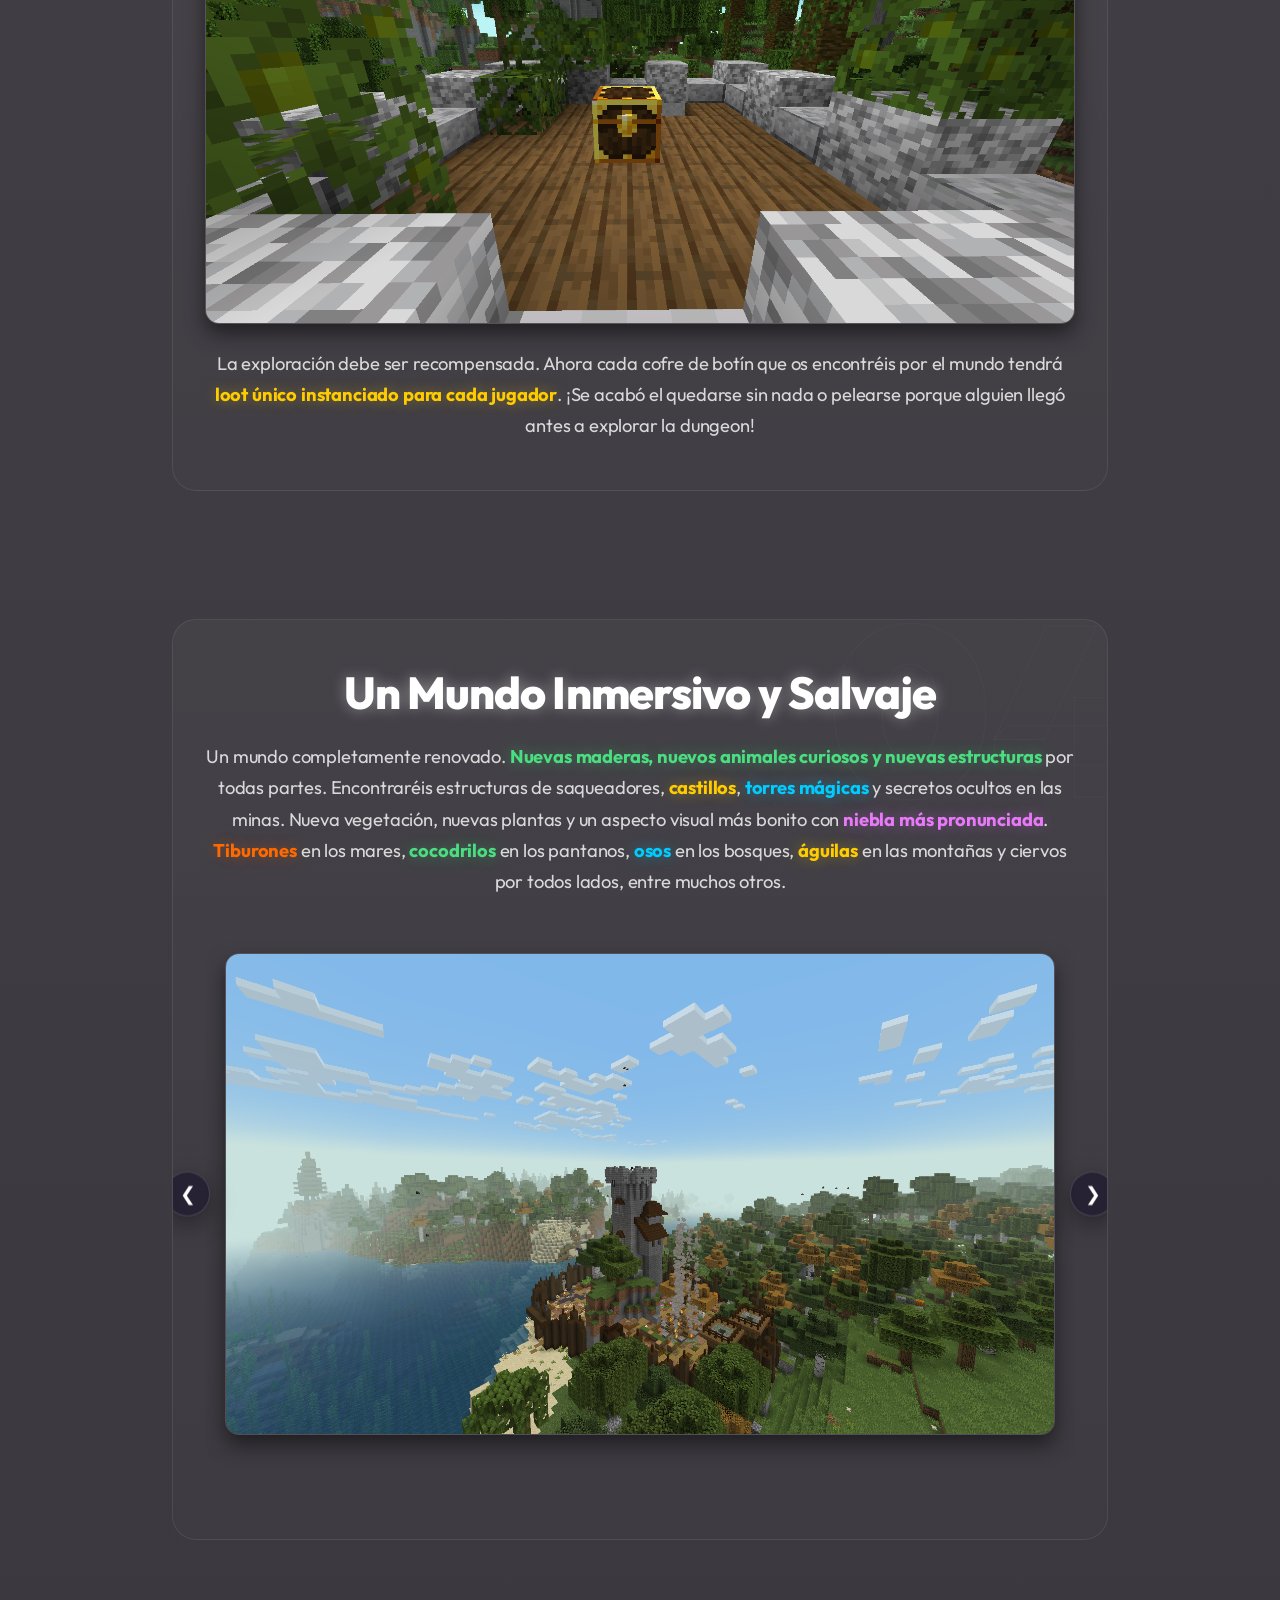
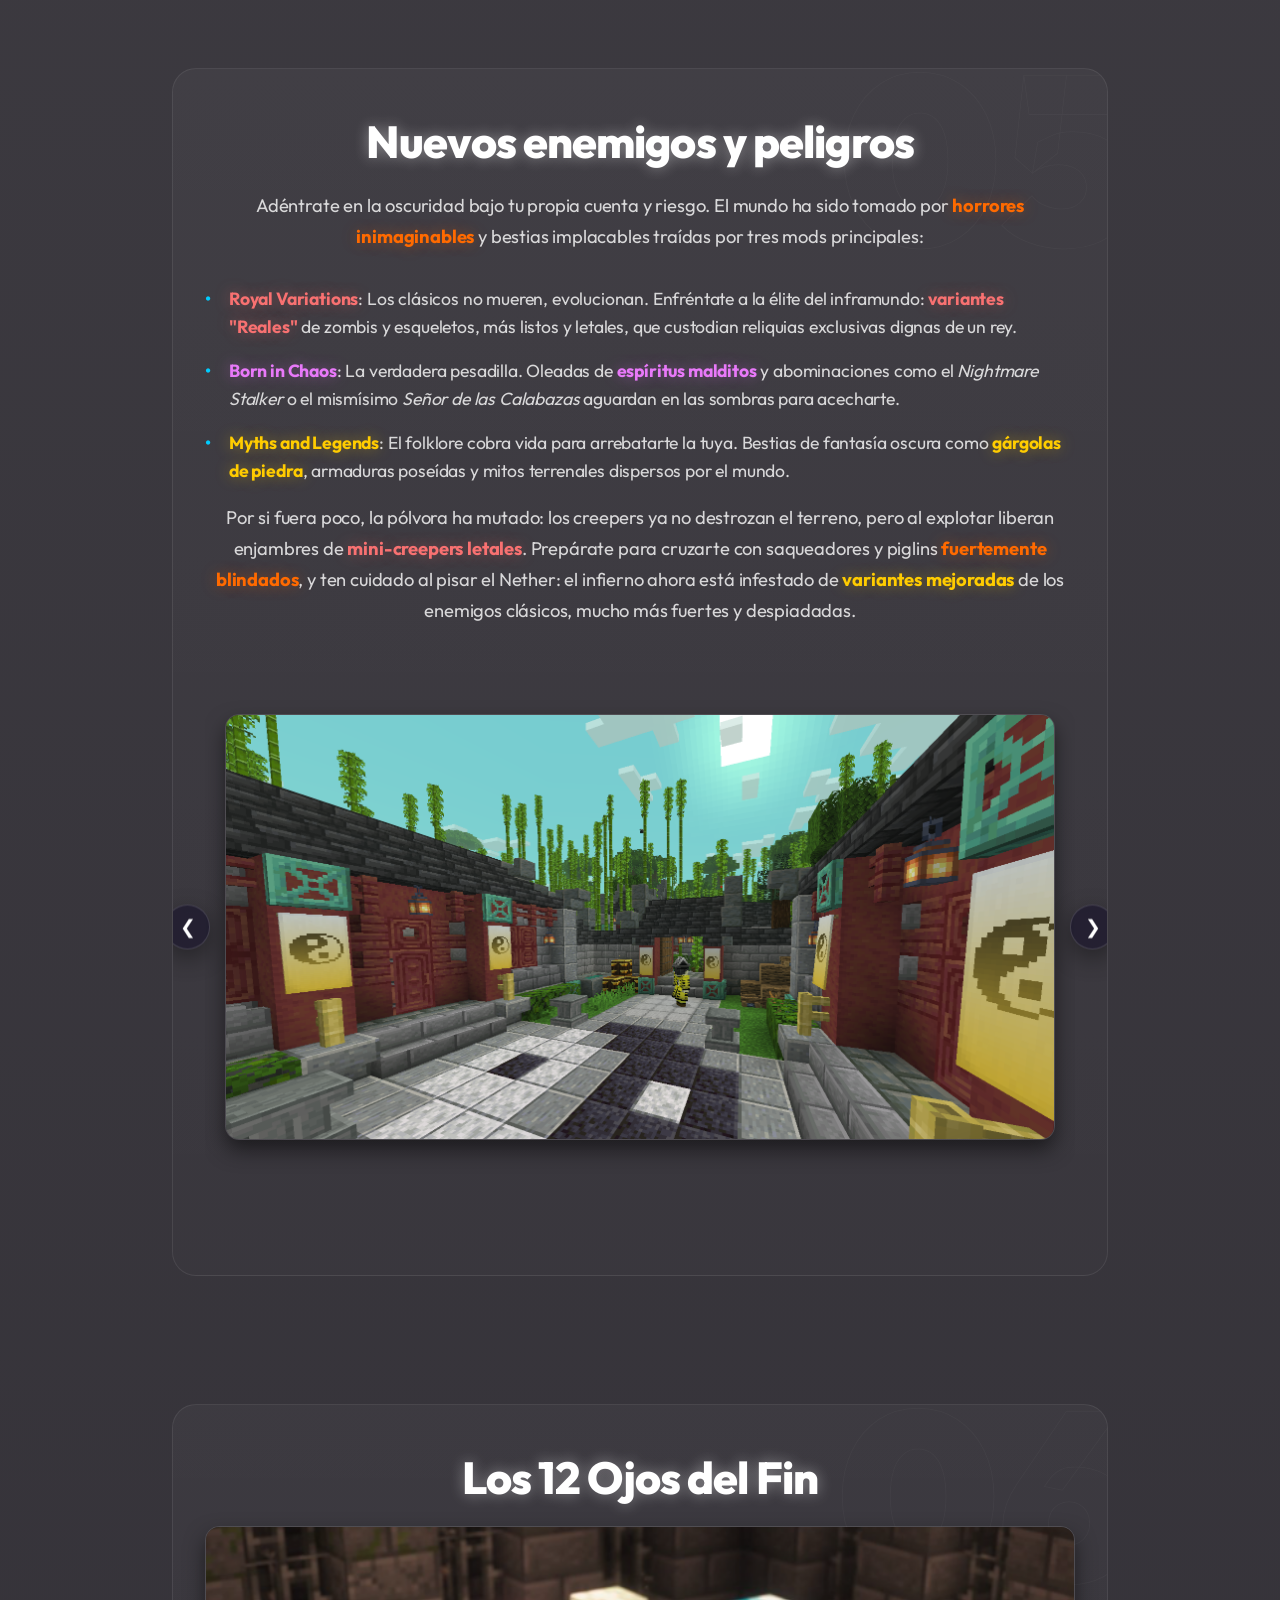
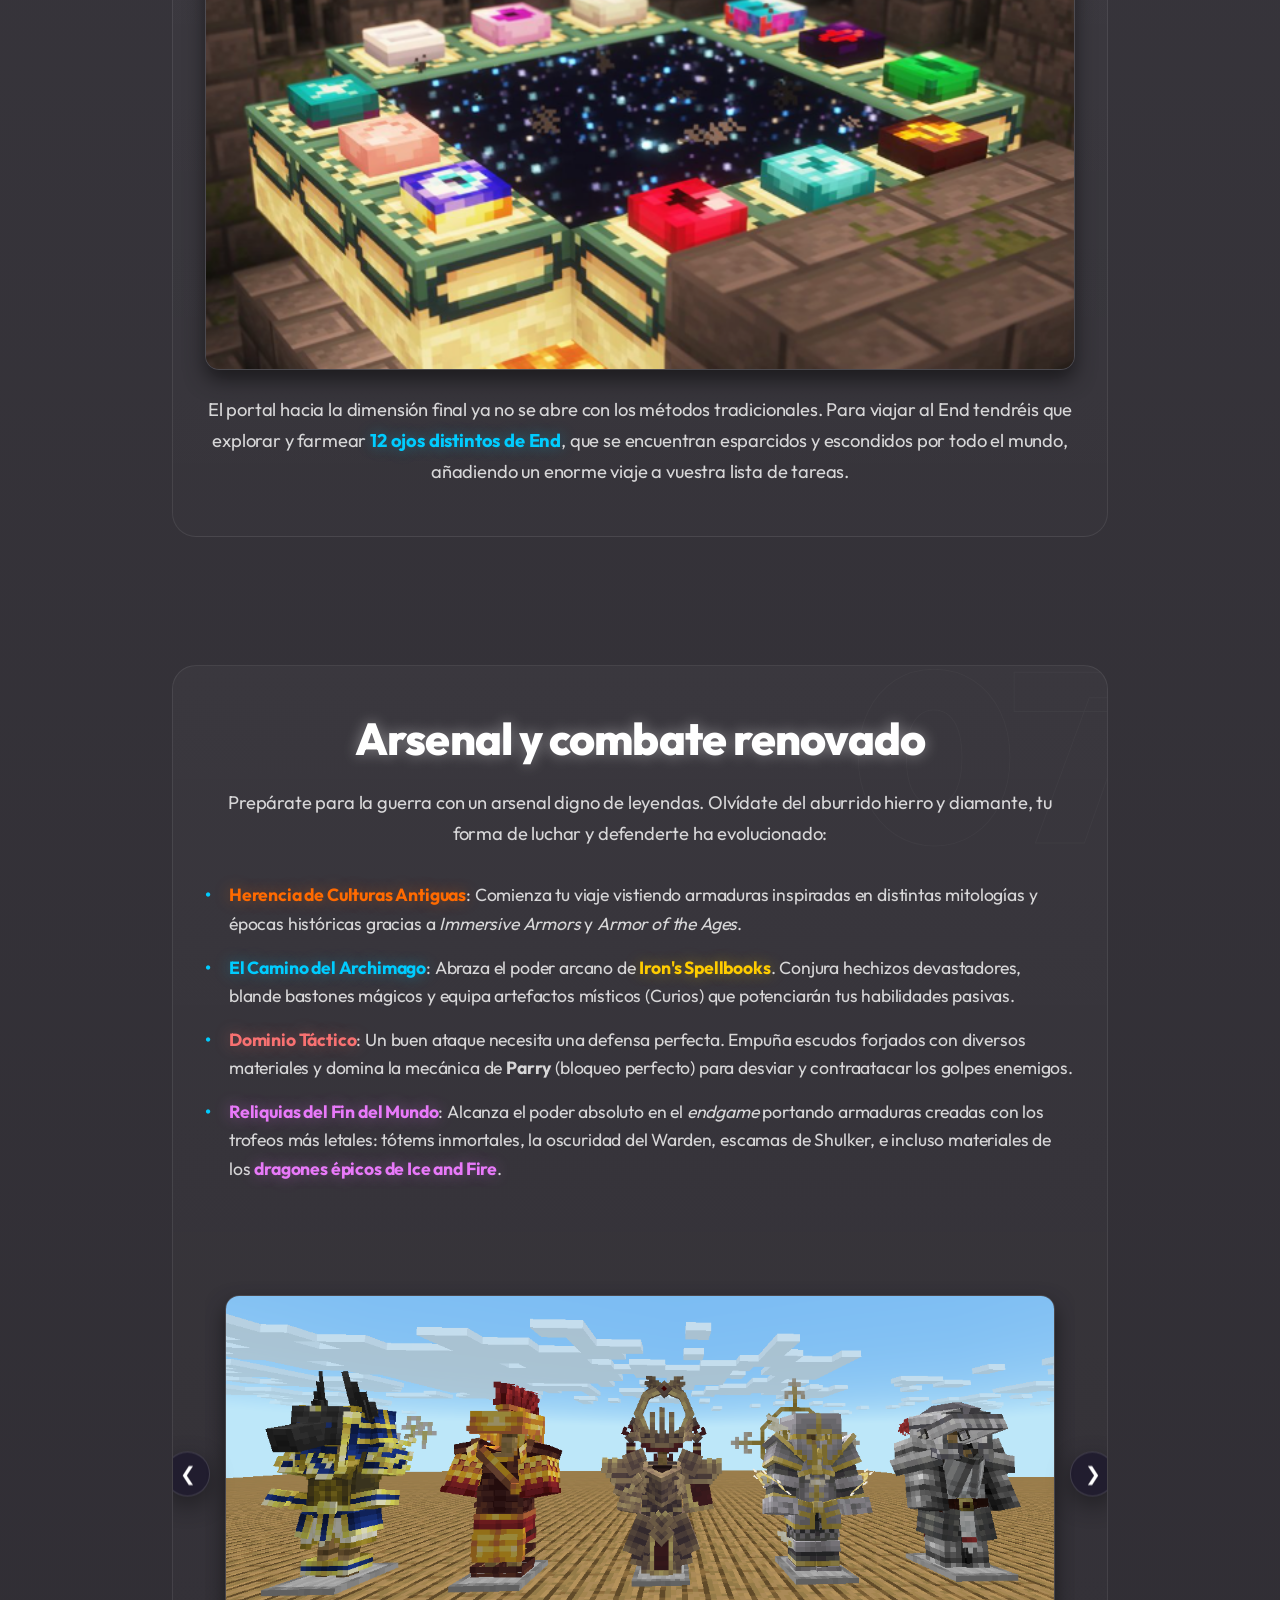
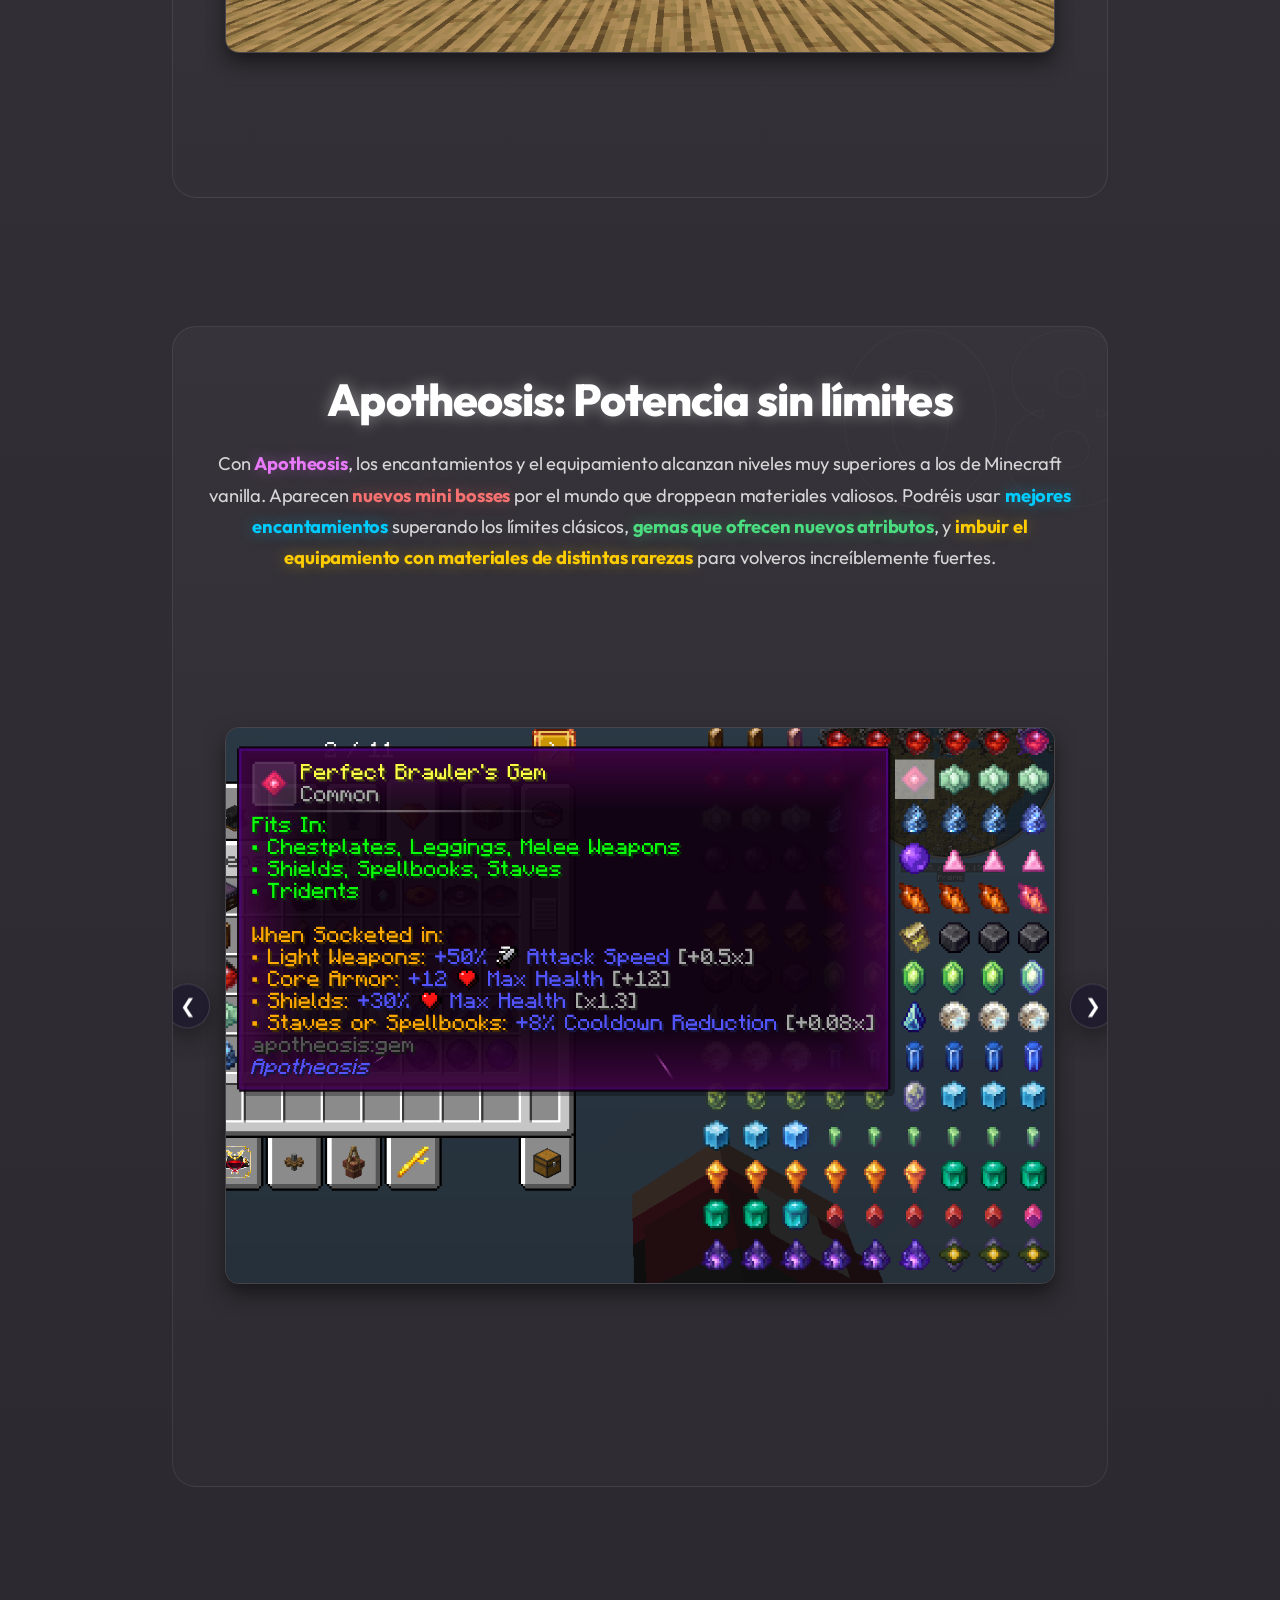
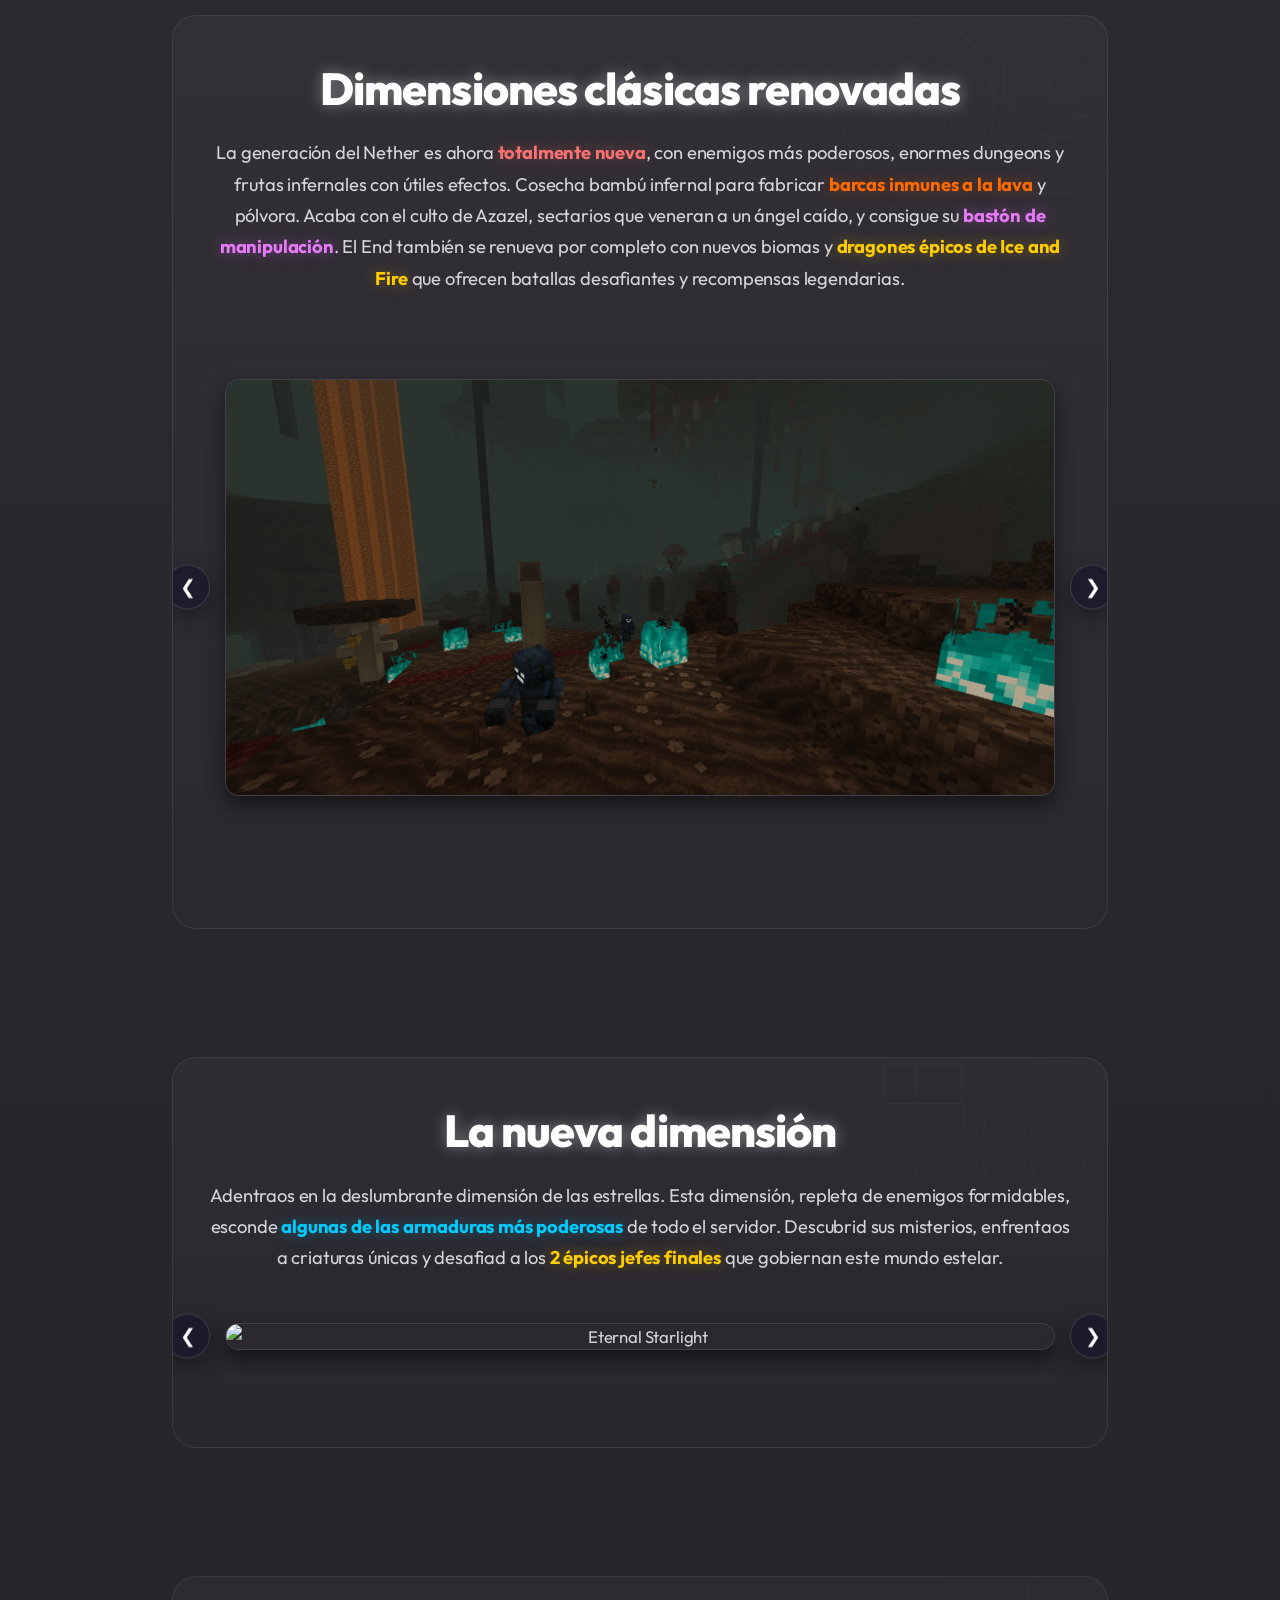
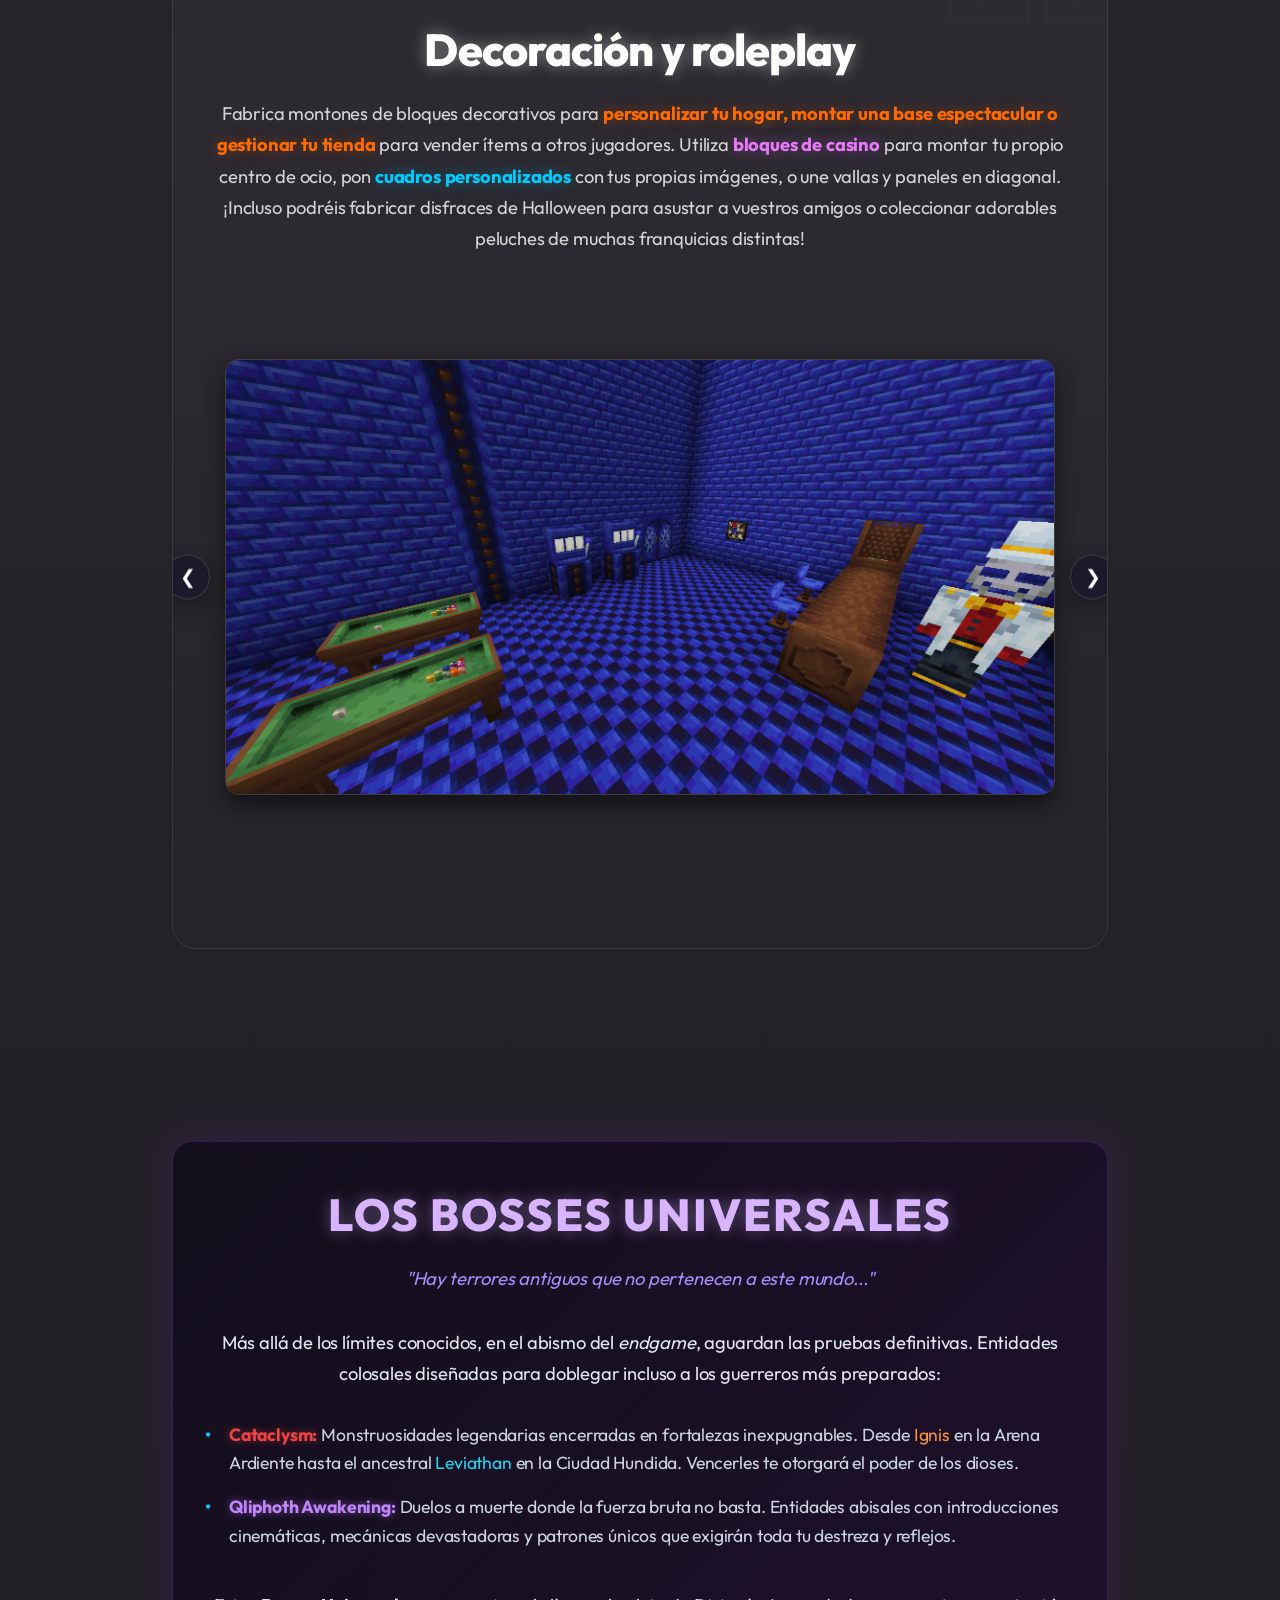
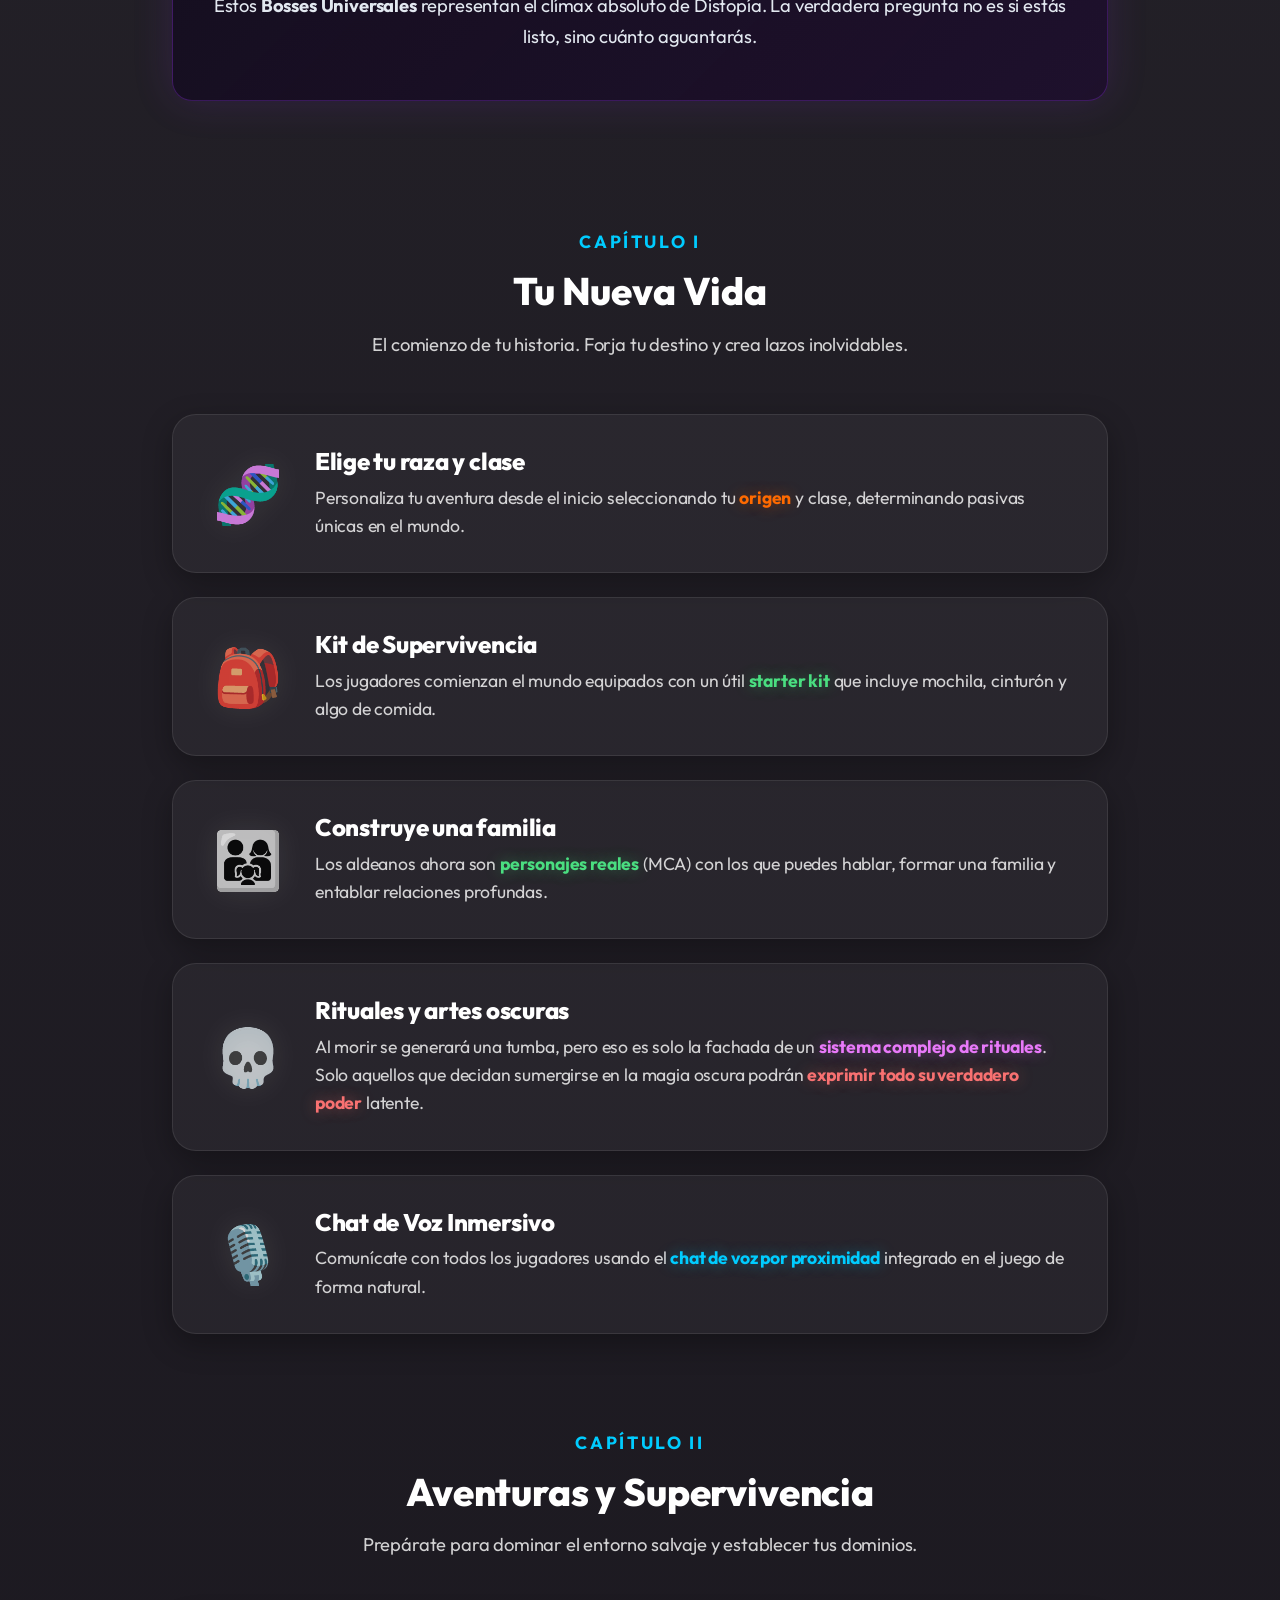
==== commit dbf0f6e0: "Update: Etapa 3 con Reset, eliminar Create y cambiar End Remastered por Ice and Fire - Cambiar etapa" ====
--- a/caracteristicas.html
+++ b/caracteristicas.html
@@ -357,7 +357,7 @@
                     <li><span class="highlight-orange">Herencia de Culturas Antiguas</span>: Comienza tu viaje vistiendo armaduras inspiradas en distintas mitologías y épocas históricas gracias a <em>Immersive Armors</em> y <em>Armor of the Ages</em>.</li>
                     <li><span class="highlight-cyan">El Camino del Archimago</span>: Abraza el poder arcano de <span class="highlight-violet">Iron's Spellbooks</span>. Conjura hechizos devastadores, blande bastones mágicos y equipa artefactos místicos (Curios) que potenciarán tus habilidades pasivas.</li>
                     <li><span class="highlight-red">Dominio Táctico</span>: Un buen ataque necesita una defensa perfecta. Empuña escudos forjados con diversos materiales y domina la mecánica de <strong>Parry</strong> (bloqueo perfecto) para desviar y contraatacar los golpes enemigos.</li>
-                    <li><span class="highlight-magenta">Reliquias del Fin del Mundo</span>: Alcanza el poder absoluto en el <em>endgame</em> portando armaduras creadas con los trofeos más letales: tótems inmortales, la oscuridad del Warden, escamas de Shulker, e incluso la mismísima piel del <span class="highlight-magenta">Dragón del End</span>.</li>
+                    <li><span class="highlight-magenta">Reliquias del Fin del Mundo</span>: Alcanza el poder absoluto en el <em>endgame</em> portando armaduras creadas con los trofeos más letales: tótems inmortales, la oscuridad del Warden, escamas de Shulker, e incluso materiales de los <span class="highlight-magenta">dragones épicos de Ice and Fire</span>.</li>
                 </ul>
                 <div class="carousel-wrapper"
                     style="position: relative; width: 100%; max-width: 900px; margin: 1.5rem auto;">
@@ -405,43 +405,10 @@
         </div>
 
         <!-- ═══════════════════════════════════════════════════════════
-             Feature 9: Tecnología con Create
+             Feature 10: Dimensiones
         ═══════════════════════════════════════════════════════════ -->
         <div class="feature-centered">
             <div class="fc-number-bg">09</div>
-            <div class="fc-content">
-                <h2 class="fc-title">Tecnología con Create</h2>
-                <p class="fc-desc">Con <span class="highlight-orange">Create</span> podréis construir maravillas
-                    mecánicas: cintas transportadoras, engranajes, molinos, prensas y todo tipo de máquinas para <span
-                        class="highlight-cyan">automatizar procesos</span> en vuestra aventura survival. Pero lo más
-                    espectacular es <span class="highlight-violet">Create Aeronautics</span>: podréis construir <span
-                        class="highlight-orange">auténticas naves voladoras funcionales</span> para desplazaros y
-                    explorar el mundo desde los cielos.</p>
-                <div class="carousel-wrapper"
-                    style="position: relative; width: 100%; max-width: 900px; margin: 1.5rem auto;">
-                    <button class="carousel-btn prev-btn">&#10094;</button>
-                    <div class="image-carousel" style="margin: 0;">
-                        <img src="https://media.forgecdn.net/attachments/1635/780/cloud-skipper.png"
-                            alt="Create Aeronautics">
-                        <img src="https://preview.redd.it/create-aeronautics-minecraft-vr-server-v0-mq2nvqg0jrxg1.png?width=1248&format=png&auto=webp&s=9346c44407f97086abfd090cf684b3f060fea982"
-                            alt="Create Aeronautics">
-                        <img src="https://i.ytimg.com/vi/aSte3RXYUY8/maxresdefault.jpg" alt="Create Aeronautics">
-                    </div>
-                    <button class="carousel-btn next-btn">&#10095;</button>
-                </div>
-            </div>
-        </div>
-
-        <!-- ═══════════════════════════════════════════════════════════
-             Feature 10: Rituales y artes oscuras
-        ═══════════════════════════════════════════════════════════ -->
-
-
-        <!-- ═══════════════════════════════════════════════════════════
-             Feature 11: Dimensiones
-        ═══════════════════════════════════════════════════════════ -->
-        <div class="feature-centered">
-            <div class="fc-number-bg">10</div>
             <div class="fc-content">
                 <h2 class="fc-title">Dimensiones clásicas renovadas</h2>
                 <p class="fc-desc">La generación del Nether es ahora <span class="highlight-red">totalmente
@@ -449,8 +416,7 @@
                     efectos. Cosecha bambú infernal para fabricar <span class="highlight-orange">barcas inmunes a la
                         lava</span> y pólvora. Acaba con el culto de Azazel, sectarios que veneran a un ángel caído, y
                     consigue su <span class="highlight-magenta">bastón de manipulación</span>. El End también se renueva
-                    por completo con nuevos biomas y una batalla final contra el Ender Dragon <span
-                        class="highlight-violet">mucho más desafiante</span>.</p>
+                    por completo con nuevos biomas y <span class="highlight-violet">dragones épicos de Ice and Fire</span> que ofrecen batallas desafiantes y recompensas legendarias.</p>
                 <div class="carousel-wrapper"
                     style="position: relative; width: 100%; max-width: 900px; margin: 1.5rem auto;">
                     <button class="carousel-btn prev-btn">&#10094;</button>
@@ -474,7 +440,7 @@
              Feature 11: Eternal Starlight
         ═══════════════════════════════════════════════════════════ -->
         <div class="feature-centered">
-            <div class="fc-number-bg">11</div>
+            <div class="fc-number-bg">10</div>
             <div class="fc-content">
                 <h2 class="fc-title">La nueva dimensión</h2>
                 <p class="fc-desc">Adentraos en la deslumbrante dimensión de las estrellas. Esta dimensión, repleta de
@@ -504,7 +470,7 @@
              Feature 12: Decoración y roleplay
         ═══════════════════════════════════════════════════════════ -->
         <div class="feature-centered">
-            <div class="fc-number-bg">12</div>
+            <div class="fc-number-bg">11</div>
             <div class="fc-content">
                 <h2 class="fc-title">Decoración y roleplay</h2>
                 <p class="fc-desc">Fabrica montones de bloques decorativos para <span
@@ -529,7 +495,7 @@
         </div>
 
         <!-- ═══════════════════════════════════════════════════════════
-             Feature 13: Bosses Universales
+             Feature 12: Bosses Universales
         ═══════════════════════════════════════════════════════════ -->
         <div class="feature-centered" style="background: linear-gradient(135deg, rgba(15,10,25,0.8) 0%, rgba(30,15,45,0.9) 100%); border: 1px solid rgba(147,51,234,0.3); box-shadow: 0 0 40px rgba(147,51,234,0.15); padding: 3rem 2rem; border-radius: 20px; position: relative; overflow: hidden; margin-top: 4rem;">
             <div class="fc-content" style="position: relative; z-index: 2; width: 100%;">
--- a/style.css
+++ b/style.css
@@ -3681,6 +3681,7 @@
 .gacha-card.tier-super:hover    { border-color: rgba(56,189,248,0.6); }
 .gacha-card.tier-super .gacha-name { color: #38bdf8; }
 
+
 .gacha-card.tier-mega     { border-color: rgba(59,130,246,0.3); background: rgba(59,130,246,0.05); }
 .gacha-card.tier-mega:hover     { border-color: rgba(59,130,246,0.6); }
 .gacha-card.tier-mega .gacha-name { color: #3b82f6; }
@@ -3937,14 +3938,119 @@
     margin: 0 0 0.5rem 0;
 }
 
-.mod-card-desc {
-    font-size: 0.85rem;
-    color: var(--text-muted);
-    line-height: 1.4;
-    margin: 0;
-    display: -webkit-box;
-    -webkit-line-clamp: 3;
-    -webkit-box-orient: vertical;
-    overflow: hidden;
-    text-overflow: ellipsis;
-}
+
+
+/* ================================================================
+   MOBILE RESPONSIVENESS OVERRIDES
+   ================================================================ */
+@media (max-width: 768px) {
+    /* Navbar */
+    .site-navbar {
+        flex-wrap: wrap;
+        padding: 0.8rem 1rem;
+        height: auto;
+    }
+    .nav-brand {
+        margin-bottom: 0.5rem;
+    }
+    .nav-links {
+        overflow-x: auto;
+        white-space: nowrap;
+        padding-bottom: 0.5rem;
+        width: 100%;
+        justify-content: flex-start;
+        margin-bottom: 0.8rem;
+        -webkit-overflow-scrolling: touch;
+        gap: 1rem;
+    }
+    .nav-links::-webkit-scrollbar {
+        height: 4px;
+    }
+    .nav-links::-webkit-scrollbar-thumb {
+        background: var(--violet);
+        border-radius: 4px;
+    }
+    .auth-corner {
+        margin-left: 0;
+        width: 100%;
+        justify-content: center;
+        padding-top: 0.5rem;
+        border-top: 1px solid rgba(255, 255, 255, 0.05);
+    }
+
+    /* General Layout */
+    .content-wrapper, .page-header, .features-showcase, .origins-header {
+        padding: 1.5rem 1rem;
+    }
+    .page-title { font-size: 1.8rem; }
+    .page-subtitle { font-size: 0.95rem; }
+    .section-title { font-size: 1.5rem; }
+    .fc-title { font-size: 1.5rem; }
+    
+    .landing-hero { padding: 4rem 1rem; }
+    .landing-eyebrow { font-size: 0.75rem; }
+
+    /* Grids Override */
+    .player-roster-grid,
+    .class-grid,
+    .race-grid,
+    .mods-grid,
+    .vote-grid,
+    .gallery-grid,
+    .features-grid {
+        grid-template-columns: 1fr !important;
+        gap: 1rem;
+    }
+    
+    /* Origin Header adjustments */
+    .origins-header-inner {
+        flex-direction: column;
+        text-align: center;
+    }
+    .origins-logo {
+        width: 100px;
+        height: 100px;
+    }
+
+    /* Stage Banner & Timeline */
+    .stage-banner-header {
+        flex-direction: column;
+        align-items: flex-start;
+        gap: 1rem;
+    }
+    .stage-banner-features {
+        grid-template-columns: 1fr !important;
+    }
+    .stage-timeline {
+        padding-left: 1.5rem;
+    }
+
+    /* Modals */
+    .modal-content, .class-modal-content {
+        width: 95%;
+        margin: 20px auto;
+        padding: 1.5rem;
+    }
+    .modal-banner {
+        height: 100px;
+    }
+    .modal-title {
+        font-size: 1.5rem;
+    }
+
+    /* Tables, Iframes, Media */
+    img, video, iframe {
+        max-width: 100%;
+        height: auto;
+    }
+
+    /* Specific Stats */
+    .landing-stats {
+        flex-direction: column;
+        align-items: center;
+        gap: 1rem;
+    }
+    .landing-stat-sep {
+        display: none;
+    }
+}
